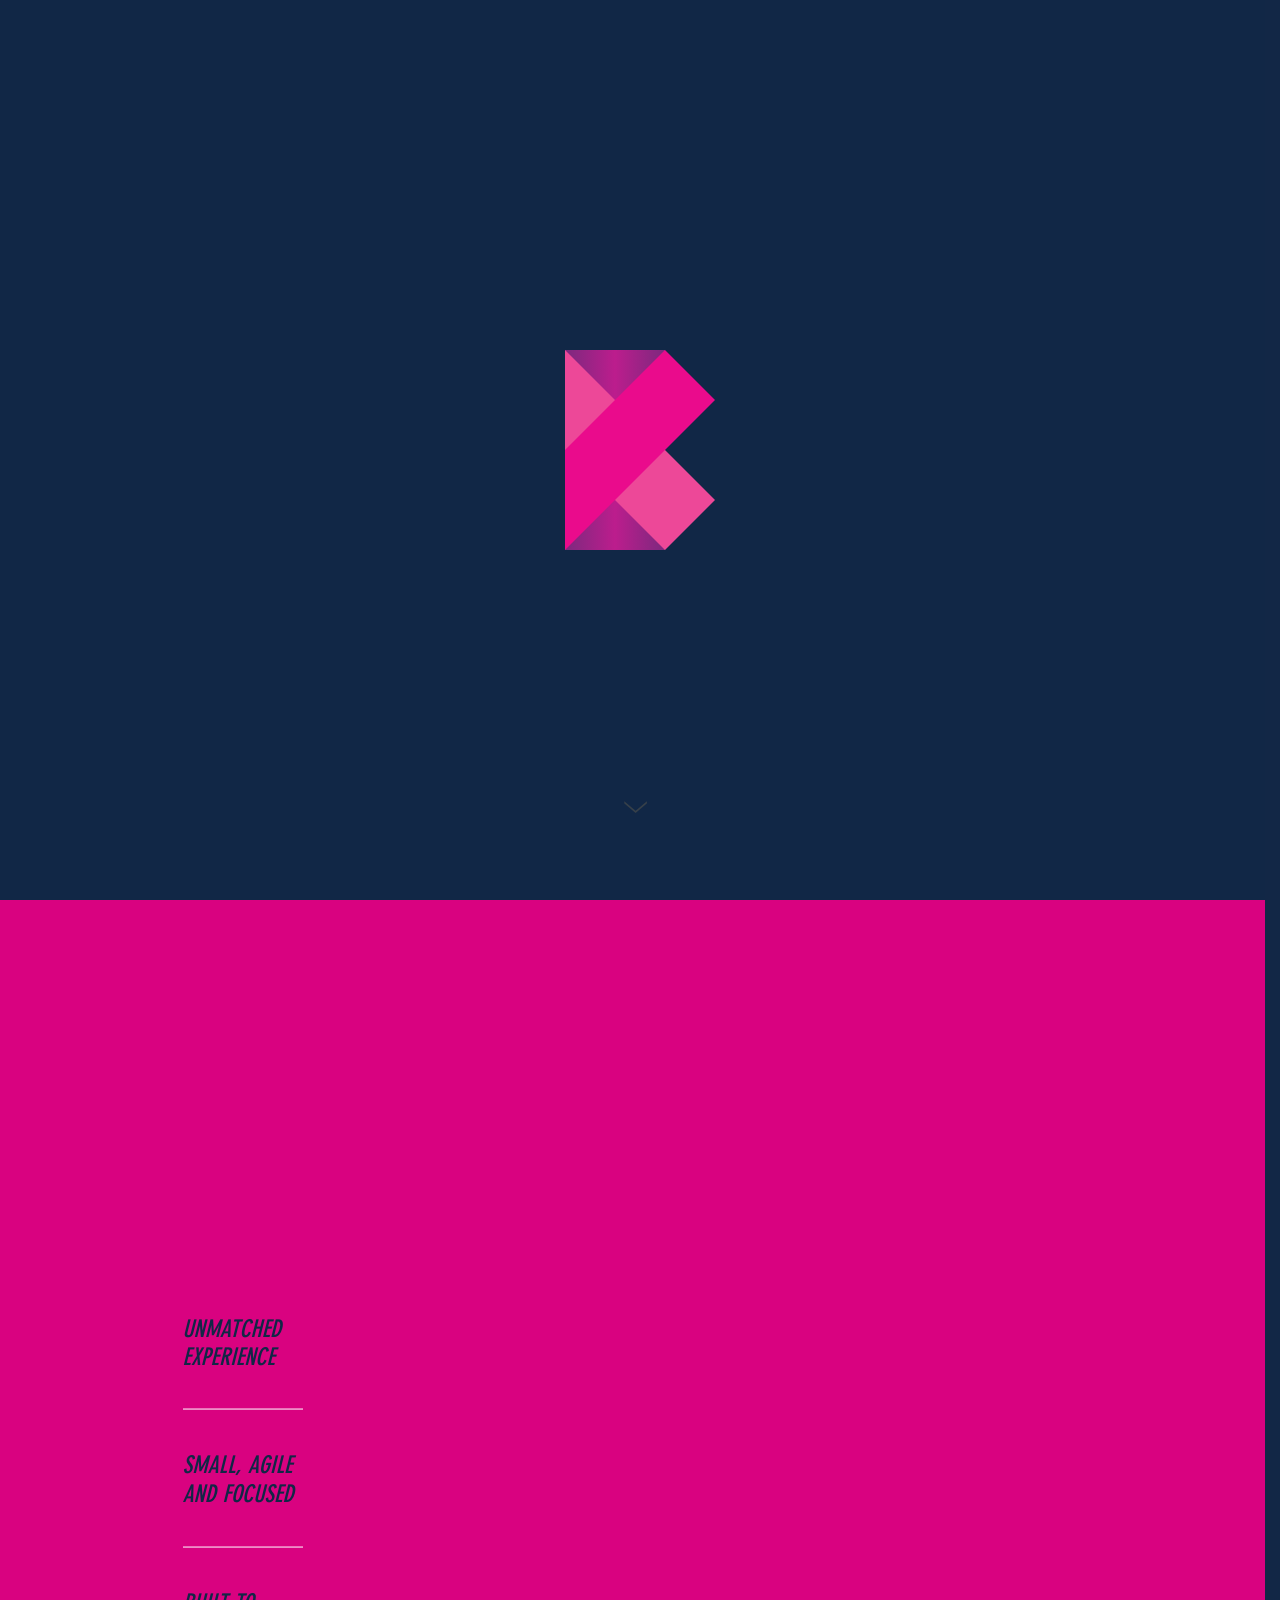
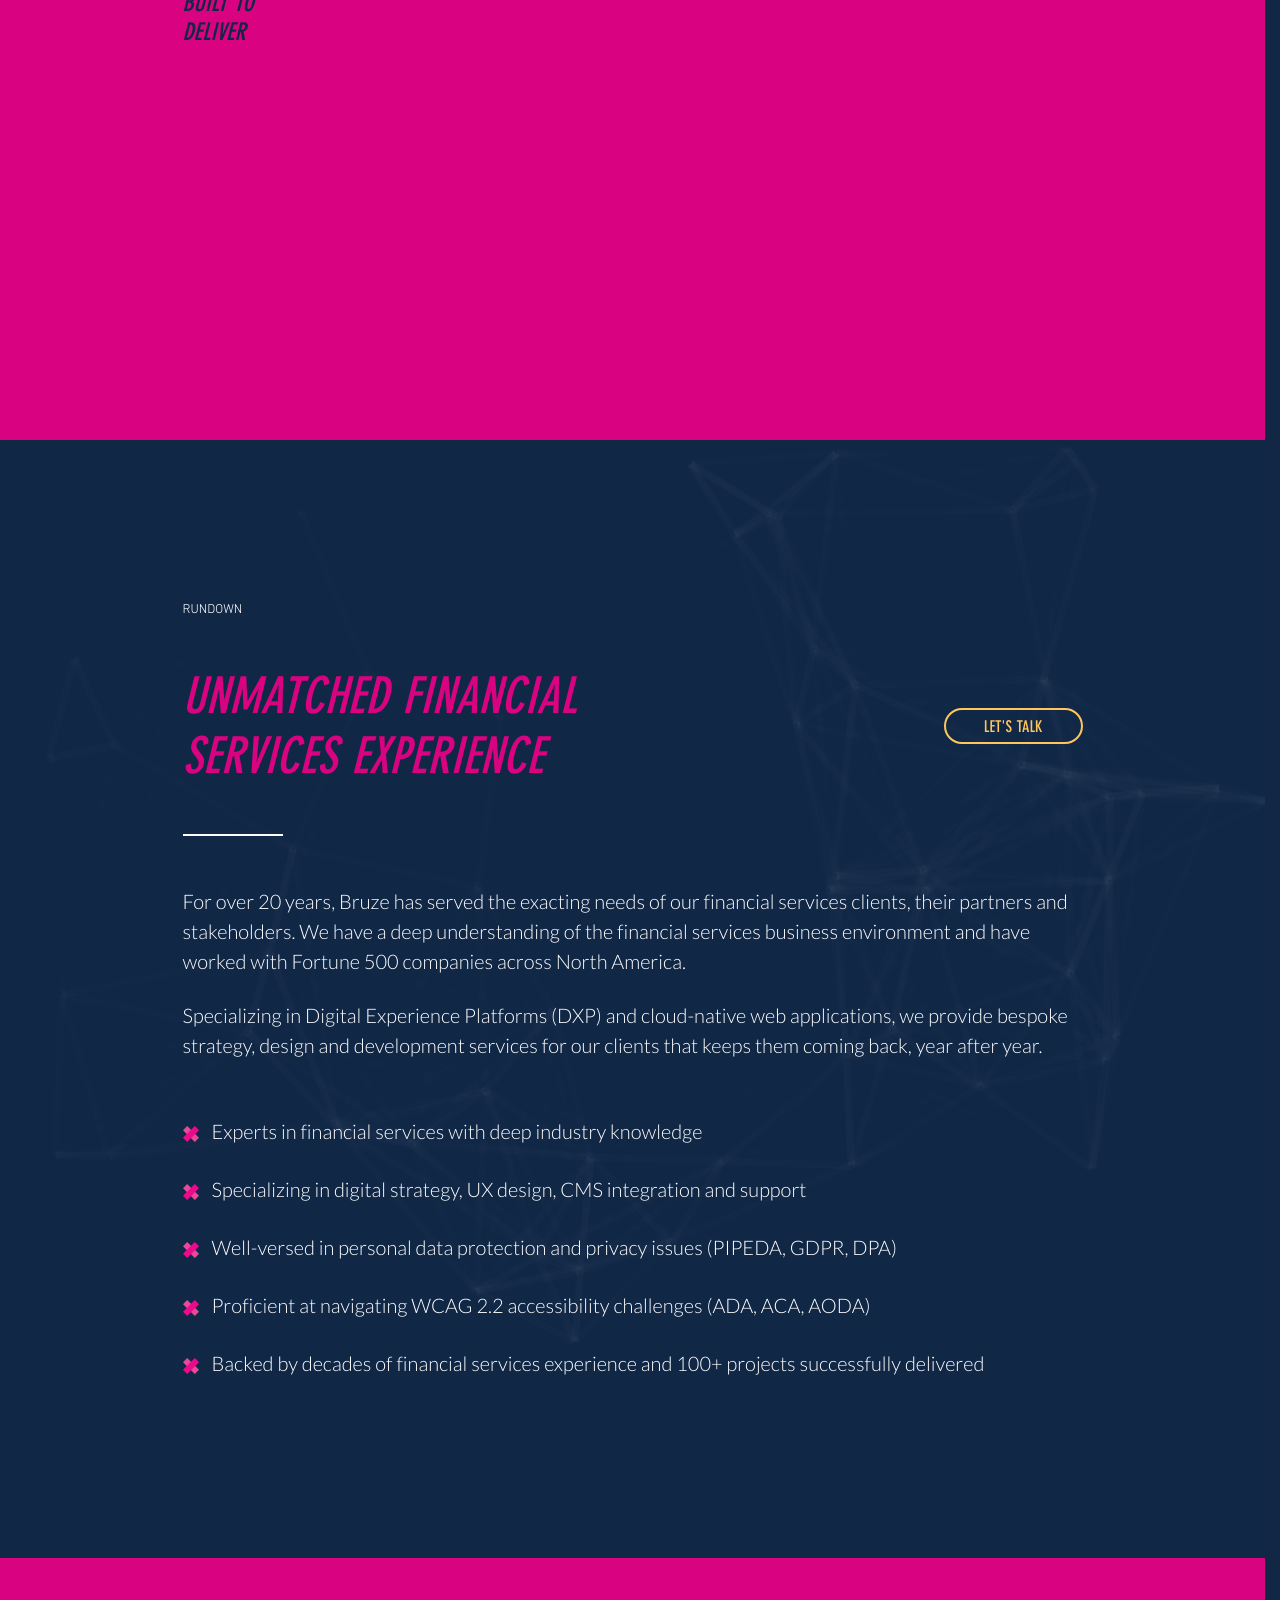
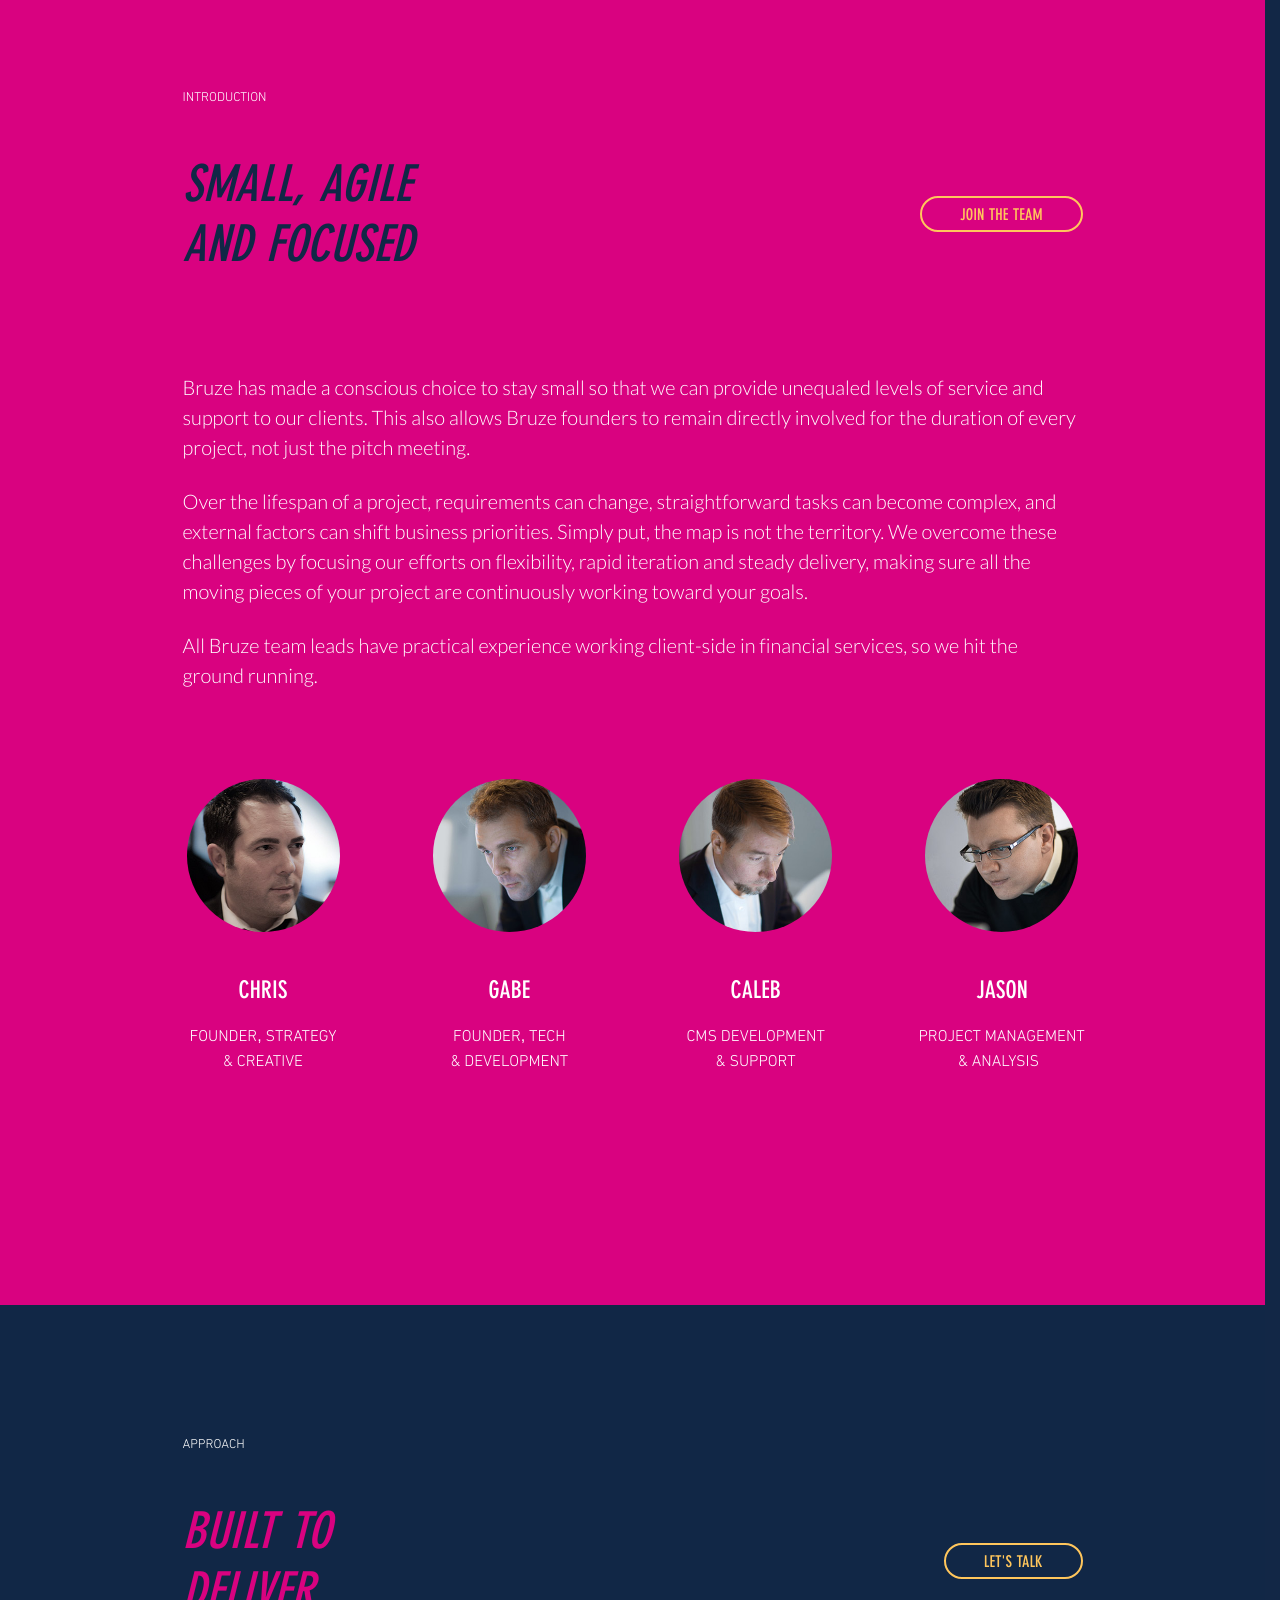
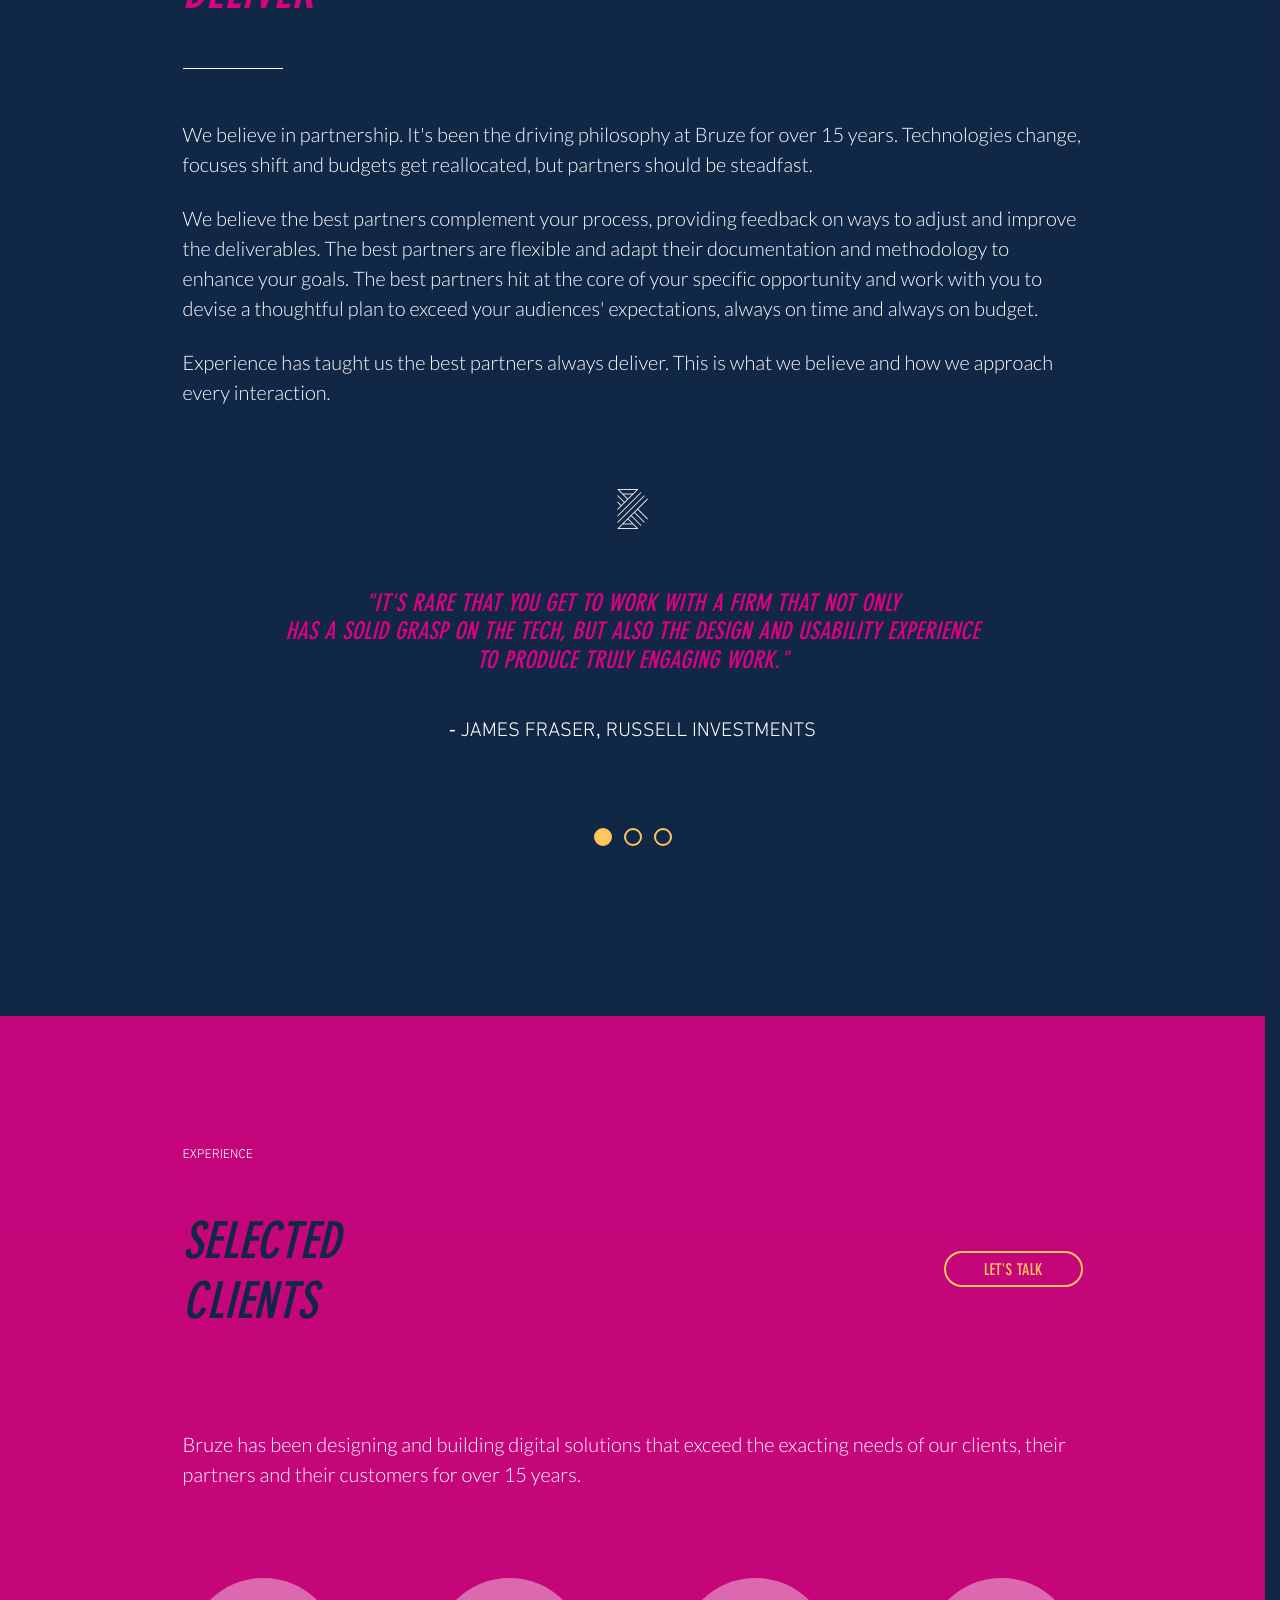
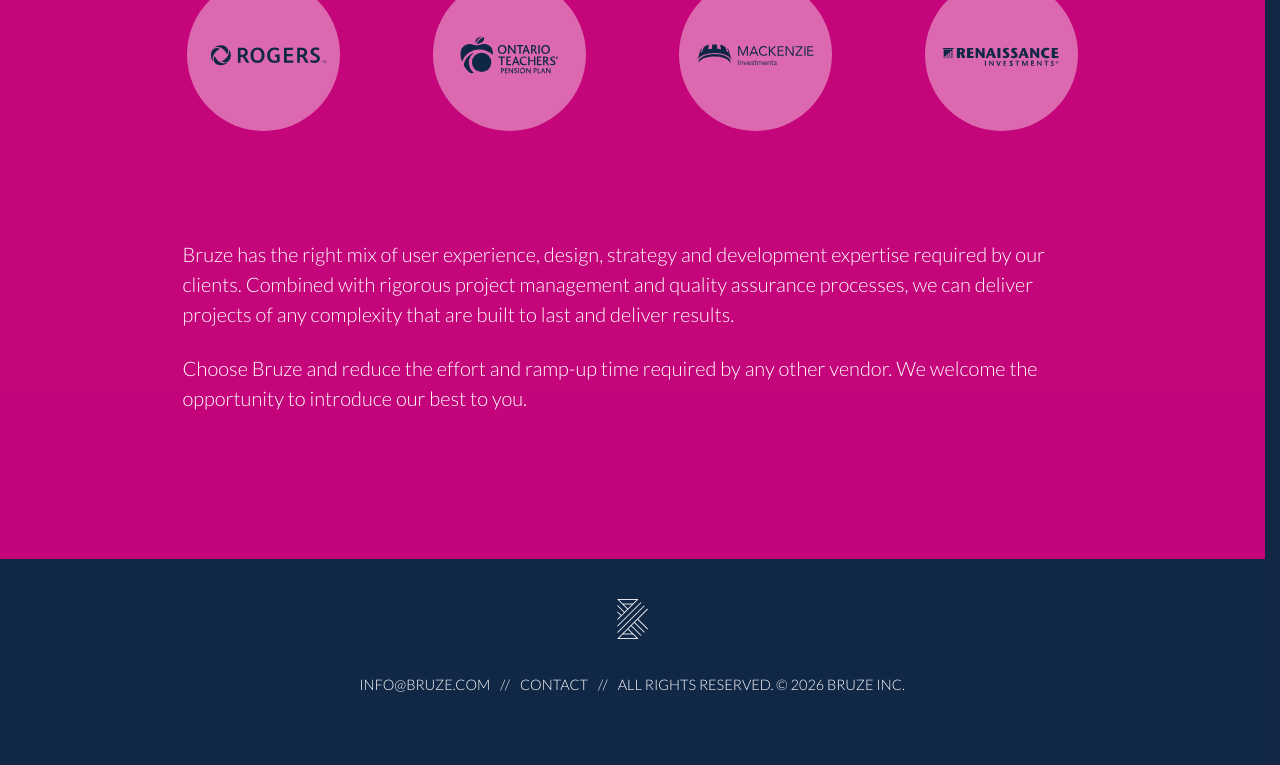
==== index.html @ 37cc5393 "Add native validation and error styling to forms" ====
<!DOCTYPE html>
<html dir="ltr" lang="en-US">
<head>
	<meta charset="utf-8">
	<title>HOME - Bruze</title>
	<meta content="initial-scale=1.0, width=device-width, viewport-fit=cover" name="viewport" />
	<meta name="msapplication-TileColor" content="#d50032">
	<meta name="theme-color" content="#ffffff">
    <meta name="description" content="Bruze is a digital agency with offices in Toronto and New York. For over 15 years, we've worked with the best brands in financial services.">
	<link rel="icon" type="image/png" sizes="32x32" href="images/favicon-32x32.png">
	<link rel="icon" type="image/png" sizes="16x16" href="images/favicon-16x16.png">
	<link rel="mask-icon" href="images/safari-pinned-tab.svg?v=2022-05-02" color="#d50032">
	<link rel="shortcut icon" href="images/favicon.ico">
	<script src="js/jquery.min.js" type="text/javascript"></script>
	<link href="https://www.bruze.com" rel="canonical" />
	<link href="https://www.bruze.com" hreflang="en-US" rel="alternate" />
	<link href="https://www.bruze.com" hreflang="x-default" rel="alternate" />
	<link href="css/bootstrap-grid.subset.css" rel="stylesheet" type="text/css" />
	<link href="css/main.css" rel="stylesheet" type="text/css" />
	<link href="css/template-styles.css" rel="stylesheet" type="text/css" />
	<!-- Global site tag (gtag.js) - Google Analytics -->
	<script async src="https://www.googletagmanager.com/gtag/js?id=G-1YJQTD0RCG"></script>
	<script>
		window.dataLayer = window.dataLayer || [];
		function gtag(){dataLayer.push(arguments);}
		gtag('js', new Date());
		gtag('config', 'G-1YJQTD0RCG');
	</script>
  
</head>
<body class="chrome controls-visible  yui3-skin-sam guest-site signed-out public-page site">
	<nav class="quick-access-nav" id="utcu_quickAccessNav">
		<h1 class="hide-accessible">Navigation</h1>
		<ul>
				<li><a href="#main-content">Skip to Content</a></li>
		</ul>
	</nav>
<div class="closed d-print-none lfr-product-menu-panel sidenav-fixed sidenav-menu-slider" id="_com_liferay_product_navigation_product_menu_web_portlet_ProductMenuPortlet_sidenavSliderId"><div class="product-menu sidebar sidenav-menu">
	<div class="portlet-boundary portlet-boundary_com_liferay_product_navigation_product_menu_web_portlet_ProductMenuPortlet_  portlet-static portlet-static-end portlet-borderless  " id="p_p_id_com_liferay_product_navigation_product_menu_web_portlet_ProductMenuPortlet_">
		<span id="p_com_liferay_product_navigation_product_menu_web_portlet_ProductMenuPortlet"></span>
<div class="lfr-product-menu-sidebar lfr-applications-menu" id="productMenuSidebar">
	<div class="sidebar-body">
	</div>
</div>
	</div>
</div></div>
<div class="form-overlay"><!-- // --></div>
<div class="container" id="wrapper">
	<header id="banner" role="banner">
		<div id="heading">
		</div>
	</header>
		<div class="nav-toggle-container">
		<button
				aria-controls="navigation"
				aria-expanded="false"
				class="btn-monospaced ml-auto navbar-toggler"
				data-target="#bruze-nav"
				data-toggle="collapse"
				type="button">
			<span class="navbar-toggler-icon-line icon-line-1"></span>
			<span class="navbar-toggler-icon-line icon-line-2"></span>
			<span class="navbar-toggler-icon-line icon-line-3"></span>
		</button>
		</div>
<!--<div class="collapse navbar-collapse" id="bruze-nav">
<nav class="sort-pages modify-pages" id="navigation" role="navigation">
	<ul aria-label="Site Pages"  role="menubar">
			<li class="selected" id="layout_5" role="presentation">
				<a aria-labelledby="layout_5" aria-haspopup='true' href="https://www.bruze.com/web/guest/home"  role="menuitem"><span> HOME</span></a>
			</li>
			<li class="" id="layout_14" role="presentation">
				<a aria-labelledby="layout_14"  href="https://dev.bruze.com/#section-2"  role="menuitem"><span> EXPERIENCE</span></a>
			</li>
			<li class="" id="layout_7" role="presentation">
				<a aria-labelledby="layout_7"  href="https://www.bruze.com/#section-3"  role="menuitem"><span> THE RUNDOWN</span></a>
			</li>
			<li class="" id="layout_8" role="presentation">
				<a aria-labelledby="layout_8"  href="https://www.bruze.com/#section-4"  role="menuitem"><span> TEAM</span></a>
			</li>
			<li class="" id="layout_9" role="presentation">
				<a aria-labelledby="layout_9"  href="https://www.bruze.com/#section-5"  role="menuitem"><span> PARTNERSHIP</span></a>
			</li>
			<li class="" id="layout_10" role="presentation">
				<a aria-labelledby="layout_10"  href="https://www.bruze.com/#section-6"  role="menuitem"><span> SELECTED CLIENTS</span></a>
			</li>
	</ul>
</nav>
</div>-->
	<section id="content">
		<h2 class="hide-accessible" role="heading" aria-level="1">HOME</h2>
			<div class="bruze-layout" id="main-content" role="main">
	<div class="portlet-layout row">
		<div class="col-md-12 portlet-column portlet-column-only" id="column-1">
			<div class="portlet-dropzone portlet-column-content portlet-column-content-only" id="layout-column_column-1">
	<div class="portlet-boundary portlet-boundary_com_liferay_asset_publisher_web_portlet_AssetPublisherPortlet_  portlet-static portlet-static-end portlet-borderless portlet-asset-publisher bruze-main-assets" id="p_p_id_com_liferay_asset_publisher_web_portlet_AssetPublisherPortlet_INSTANCE_GAuxXmMjW45S_">
		<span id="p_com_liferay_asset_publisher_web_portlet_AssetPublisherPortlet_INSTANCE_GAuxXmMjW45S"></span>
<section class="portlet" id="portlet_com_liferay_asset_publisher_web_portlet_AssetPublisherPortlet_INSTANCE_GAuxXmMjW45S">
	<div class="portlet-content">
		<div class="autofit-float autofit-row portlet-header">
			<div class="autofit-col autofit-col-expand">
				<h2 class="portlet-title-text">Asset Publisher</h2>
			</div>
			<div class="autofit-col autofit-col-end">
				<div class="autofit-section">
				</div>
			</div>
		</div>
			<div class=" portlet-content-container">
	<div class="portlet-body">
<div class="asset-full-content clearfix mb-5  no-title " data-fragments-editor-item-id="20131-35690" data-fragments-editor-item-type="fragments-editor-mapped-item" >
	<div class="mb-2">
		<h4 class="component-title">
				<span class="d-inline-flex">
				</span>
		</h4>
	</div>
	<span class="asset-anchor lfr-asset-anchor" id="35693"></span>
	<div class="asset-content mb-3">
<div class="journal-content-article " data-analytics-asset-id="35372" data-analytics-asset-title="Intro" data-analytics-asset-type="web-content">
	<script type="text/javascript" language="javascript">
        var brz = {};
        function getHash() {
            var hash = '';
            if(window.location.hash.length > 0) {
                hash = window.location.hash;
                hash = hash.substring(hash.toString().lastIndexOf('#') + 1, hash.toString().length); // trim anything before the hash because of <= IE8 bug
                hash = hash.substring(hash.toString().lastIndexOf('!') + 1, hash.toString().length); // trim anything before the hash because of <= IE8 bug
            }
            return hash;
        }
        function freeze() { 
            var scrollbarWidth = window.innerWidth - document.documentElement.clientWidth;
            $("body").addClass("freeze").css({
                paddingRight: scrollbarWidth + 'px'
            })
            $('.vertical-centering-line').css({
                'left': 'calc(50% - calc((' + scrollbarWidth + 'px)/2))'
            });
        }
        function thaw() {
            var scrollbarWidth = window.innerWidth - document.documentElement.clientWidth;
            $("body").removeClass("freeze").css({
                paddingRight: 0
            })
            $('.vertical-centering-line').css({
                'left': 'calc(50% - calc((' + scrollbarWidth + 'px)/2))'
            });
        }
        function logoChevron(){
            window.logoPositionBottom = $(".icon-bruze-logo-lg").height() + Math.floor($('.icon-bruze-logo-lg').offset().top);
            window.downChevronPosition =   Math.floor($('.down-chevron').offset().top);
            window.logoChevronDiff = window.downChevronPosition - window.logoPositionBottom;
            if( window.logoChevronDiff >= 45 ){
                    $(".down-chevron a").fadeIn(500);
            }else{
                $(".down-chevron a").fadeOut(100);  
            }
        }
            $(document).ready(function() {
                        var section1 = $('#section-1');
                        var section2 = $('#section-2');
                        var realHeight = $(window).height();
                        var cssHeight = $('#section-1').css('height');
                        var bodyScroll = $(window).scrollTop();
                logoChevron();
        $(".section-7-mail").on('focus', function(){
            $("span.section-7").attr('tabindex','-1');
            })
            window.section2Offset = Math.floor($("#section-2").offset().top);
            window.logoPos = Math.floor($("div.logo").offset().top);
            window.taglineOnTrigger = Math.floor($("#section-2 .headings-box h2:first-child").offset().top) - $('div.logo').height();
            window.taglineOffTrigger = Math.floor($("#section-2 .headings-box h2:last-of-type").offset().top);
            window.taglineOffTriggerHeight = Math.floor($("#section-2 .headings-box h2:last-of-type").height());
            window.taglineOffTriggerBottom = window.taglineOffTriggerHeight + window.taglineOffTrigger;
            $(".form-overlay").attr("id", "form-overlay");
            $(".contact-x a").attr("id", "contact-x");
            $(".join-x a").attr("id", "join-x");
            brz.navigation.init();
            $("#bruze-nav li a").each(function() {
                var oldlink = $(this).attr("href");
                if(oldlink.includes("#")) {
                    newlink = oldlink.split("#");
                    newlink = "#" + newlink[`1`];
                    var newhref = $(this).attr("href", newlink);
                } else {
                    $(this).attr("href", "#section-1");
                }
            });
            $('button.btn-monospaced.ml-auto.navbar-toggler').on('click', function() {
                $("#bruze-nav").css({
                    opacity: 1
                });
                var toggleContainer = $(".nav-toggle-container");
                if(toggleContainer.hasClass("open")) {
                    toggleContainer.removeClass("open");
                } else {
                    toggleContainer.addClass("open")
                }
            })
            $("#bruze-nav ul li a").on("click", function(e) {
                if($(this).parent("li").hasClass("selected")) {
                    e.preventDefault();
                    setTimeout(function() {
                        $("button.btn-monospaced.ml-auto.navbar-toggler").click();
                    }, 500);
                } else {
                    $("nav li.selected").removeClass("selected");
                    $(this).parent().addClass("selected");
                    setTimeout(function() {
                        $("button.btn-monospaced.ml-auto.navbar-toggler").click();
                    }, 1000);
                }
            });
            $("a.back-to-top-button").on('click', function(e) {
                e.preventDefault();
                $(".back-to-top-button").addClass("inactive");
                $("#wrapper").attr("tabindex", '0');
                $("#wrapper").focus();
                var top = window.scrollTop;
                $('html').css('scroll-behavior', 'auto');
                $('html, body').animate({
                    scrollTop: 0
                }, 500, "swing", function() {
                    $('html').css('scroll-behavior', '');
                });
            });
            var teamLeads = $("#team-leads li.no-focus > a");
            teamLeads.on("click", function(e) {
                e.preventDefault();
                window.originHash = getHash();
                window.position = $(window).scrollTop();
                if($("#section-4").hasClass("overlay-effect") && $(this).parent().hasClass("no-focus")) {
                    return;
                } else if($(this).parent("li").hasClass("team-lead-on")) {
                    return;
                } else {
                    $(this).removeClass("no-focus");
                    freeze();
                    var bioOffset = window.scrollY;
                    $("body").attr("offset", bioOffset);
                    $(this).parent().removeClass("no-focus");
                    $('.navbar-toggler').fadeOut(10);
                    $("#section-4 .overlay-teams").hide().fadeIn(400).css({
                        'z-index': '10'
                    });
                    $("#section-4").css({
                        'z-index': 'unset'
                    });
                    $("#section-4 ul li").css({
                        float: 'left',
                        'clear': 'none'
                    });
                    $(this).parent().addClass("team-lead-on");
                    $(".team-lead-on .team-member-card").hide().fadeIn(400);
                }
            });
            $(".contact-button a,.left-contact-button, a.contact-us").on("click", function(e) {
                e.preventDefault();
                $(this).addClass("inactive");
                $(".click-origin").removeClass("click-origin");
                var target = e.target;
                if($(target).hasClass("section-7")){
                    window.originHash = "section-7 li span.section-7";
                    $('#section-7 li span.section-7').attr('tabindex','0');
                } else{
                    window.originHash = getHash();
                }
                window.position = $(window).scrollTop();
                $(".contact-form-modal-container").attr('tabindex', '0').focus();
                $(".contact-form").addClass("mobile-form-backdrop");
                $(".contact-form .contact-form-modal-container").addClass("show");
                $(".overlay-teams").hide().fadeIn(400);
                $("#section-4").css({'z-index':'5'});
                $("button.btn-monospaced.ml-auto.navbar-toggler").css({
                    'z-index': '4'
                });
                freeze();
            });
            $(".team-member-card-x a, .overlay-teams, .form-overlay, .contact-form .contact-x a, .join-us-form .join-x a").on("click", function(e) {
                e.preventDefault();
                $(".team-lead-on .team-member-card").css({
                    'display': 'block'
                }).addClass("fade");
                $(".fade").fadeOut(300).removeClass("fade");
                $('.navbar-toggler').fadeIn(100);
                $("#section-4 ul li").css({
                    float: 'left'
                });
                $('#section-5').css({
                    'z-index': 4
                });
                $("ul#team-leads li.team-lead-on").removeClass("team-lead-on");
                $("#section-4").css({
                    'z-index': '3'
                });
                $("#section-4 .overlay-teams").removeClass('show').css({
                    'display': 'block'
                }).fadeOut(300);
                $("#team-leads li").addClass("no-focus");
                $(".inactive").removeClass("inactive");
                $(".click-origin").removeClass("click-origin");
                $(".contact-form .contact-form-modal-container").removeClass("show");
                $(".contact-form").removeClass("mobile-form-backdrop");
                $(".join-us-form").removeClass("mobile-form-backdrop");
                $(".join-us-form-modal-container").removeClass("show");
                $(".overlay-teams").fadeOut(400);
                $(".left-contact-button,.back-to-top-button:nth-of-type(1), .back-to-top-button:nth-of-type(2)").css({'z-index':'5'});

                $(".contact-form-modal-container form, .join-us-form-modal-container").find('input,textarea').val("");
                $(".join-us-form-modal-container select").prop("selectedIndex", 0);

                $("button.btn-monospaced.ml-auto.navbar-toggler").css({
                    'z-index': '7'
                });
                $(".join-team a, .contact-button a, a.left-contact-button").blur();
                $("button.btn-monospaced.ml-auto.navbar-toggler").css({
                    'z-index': '7'
                });
                if( ($(this).parents().hasClass("join-x")) || ($(this).parents().hasClass("contact-x")) || ($(this).hasClass("overlay-teams")) ){
                    var eleM = $("#" + window.originHash);
                    $(eleM).focus();
                    $(window).scrollTop(window.position);
                };
                thaw();
            });
            $(".join-team a").on("click", function(e) {
                e.preventDefault();
                window.originHash = getHash();
                window.position = $(window).scrollTop();
                var ul = $("#join-us-form-dropdown ul");
                if(ul.hasClass('trimmedList')){
                }else{
                    $("#join-us-form-dropdown ul").addClass("trimmedList").find("li:first-child").remove();
                }
                /**/
                $("#join-us-form-dropdown").parent("div").parent("div").addClass("dropdowner");
                $(".dropdowner").detach().appendTo(".join-us-form-modal-container .portlet-boundary:nth-of-type(2) section.portlet .portlet-content .portlet-forms");
                /**/
                $(".click-origin").removeClass("click-origin");
                $(this).addClass("inactive");
                $(".join-us-form-modal-container").attr('tabindex', '0').focus();
                $(" .join-us-form-modal-container").addClass("show");
                $(".join-us-form").addClass("mobile-form-backdrop");
                $(".overlay-teams").fadeIn(300);
                $("#section-4").css({'z-index':'5'});
                $("button.btn-monospaced.ml-auto.navbar-toggler").css({
                    'z-index': '4'
                });
                freeze();
            });
            const  focusableElements = 'button, [href], input, select, textarea, [tabindex]:not([tabindex="-1"])';
            const modal = document.querySelector('.contact-form-modal-container'); 
            const firstFocusableElement = modal.querySelectorAll(focusableElements)[0]; // get first element to be focused inside modal
            const focusableContent = modal.querySelectorAll(focusableElements);
            const lastFocusableElement = focusableContent[focusableContent.length - 1]; // get last element to be focused inside modal
            document.addEventListener('keydown', function(e) {
                let isTabPressed = e.key === 'Tab' || e.keyCode === 9;
            if (!isTabPressed) {
                return;
            }
            const t = $(document.activeElement);
            if (e.shiftKey) { // if shift key pressed for shift + tab combination
                if (($(document.activeElement).attr("id")=="join-x") ) {
                $(".join-us-form-modal-container button.lfr-ddm-form-submit").focus(); // add focus for the last focusable element
                e.preventDefault();
                }else if($(document.activeElement).hasClass("card-x")){
                    t.focus();
                    e.preventDefault();
                }else if (document.activeElement === firstFocusableElement) {
                lastFocusableElement.focus(); // add focus for the last focusable element
                e.preventDefault();
                }
            } else { // if tab key is pressed
                if ($(document.activeElement).hasClass("lfr-ddm-form-submit") && $(".join-us-form-modal-container").hasClass("show")) { // if focused has reached to last focusable element then focus first focusable element after pressing tab
                $("#join-x").focus(); // add focus for the first focusable element
                e.preventDefault();
                }else if($(document.activeElement).hasClass("card-x")){
                    t.focus();
                    e.preventDefault();
                }else if (document.activeElement === lastFocusableElement) { // if focused has reached to last focusable element then focus first focusable element after pressing tab
                firstFocusableElement.focus(); // add focus for the first focusable element
                e.preventDefault();
                }
            }
            });
        // -- End Focus Trap -- //
        });
        brz.navigation = (function() {
            window.selected;
            window.viewportHeight;
            function setupSectionNav() {
                window.sections = [];
                // create array of sections
                $('div[id^=section]').each(function(i) {
                    var t = $(this);
                    var id = t.attr('id');
                    var top = t.offset().top;
                    if(id != undefined) {
                        window.sections.push({
                            'id': id,
                            'top': top
                        });
                    }
                });
            }
            function scrollHeader() {
                logoChevron();
                window.logoPosition = Math.floor($('.icon-bruze-logo-lg').offset().top); {
                    if((window.logoPosition > window.taglineOnTrigger) && (window.logoPosition < window.taglineOffTriggerBottom)) {
                        $('.tagline').addClass("show");
                    } else {
                        $('.tagline').removeClass("show");
                    }
                }
                window.viewportHeight = $(window).height();
                setSelected();
                var sum = Math.ceil(window.innerHeight + window.scrollY);
                var sectionHeight1 = $('#section-1').height();
                var sectionHeight2 = $('#section-2').height();
                var windowOffset = window.scrollY;
                var sectionHeights12 = sectionHeight1 + sectionHeight2;
            }
            function resizeWindow() {
                $(window).resize(function() {
                    logoChevron();
                    var realHeight = $(window).height();
                    var cssHeight = $('#section-1').css('height');
                    $('#section-1').css({'height':realHeight + 'px'});
                    $('.logo').css({'top':realHeight * 0.5 + 'px'});
                })
            }
            function setSelected() {
                var top = $(document).scrollTop();
                for(var i = 0; i < window.sections.length; i++) {
                    if(top >= parseInt(window.sections[i].top) - (Math.round(window.viewportHeight * .30))) {
                        window.selected = sections[i].id;
                    }
                }
                var selectedSection = $('.selectedSection').attr('id');
                if(selectedSection != window.selected) {
                    $('.selectedSection').removeClass('selectedSection');
                    $('#' + window.selected).addClass('selectedSection linesAdded');
                    var section = window.selected;
                    window.sectionNumber = section.slice(-1);
                    window.sectionNumber = parseInt(window.sectionNumber);
                    var selectedHref = $("#bruze-nav li.selected a").attr("href");
                    $("#bruze-nav li a").each(function() {
                        if(!($(this).attr("href").includes(parseInt(window.sectionNumber) + 0))) {
                            $(this).parent("li").removeClass("selected");
                        } else {
                            $(this).parent("li").addClass("selected");
                        }
                        if($("nav li").hasClass("selected")) {
                            // window.location.hash = sectionClean;
                            var newUrlHash = $("nav li.selected a").attr("href");
                            window.history.pushState(null, null, newUrlHash);
                        }
                    })
                    if(window.sectionNumber <= 1) {
                        $('.left-contact-button, .back-to-top-button ').fadeOut(500).css({
                            //  transform:'translateX(130vw) rotate(90deg)',
                            //  transition:'all 750ms'
                        });
                        $(".down-chevron.top-chevron").fadeIn(200).removeClass("inactive");
                        $(".back-to-top-button").removeClass("inactive");
                        $(".linesAdded").removeClass("linesAdded");
                    } else if( $("back-to-top-button").hasClass("inactive") ){
                        // Don't do anything til it finishes scrolling top 
                    } else{
                        $('.left-contact-button, .back-to-top-button').fadeIn(500).css({
                            //   transform:'translateX(0vw) rotate(90deg)',
                            //   transition:'all 750ms'
                        })
                        $(".down-chevron.top-chevron").fadeOut(200);
                    };
                }
            }
            // Detect request animation frame
            var init = function() {
                resizeWindow();
                setupSectionNav();
                scrollHeader();
                window.addEventListener('scroll', scrollHeader, false);
            }
            return {
                init: init
            }
        })();
        </script>
<div class="cross vertical-centering-line"></div>
<div class="cross horizontal-centering-line"></div>
<div class="device"></div>
<div id="section-1" class="section">
     <div class="somebutton">
            <div class="top-chevron down-chevron">
                <a aria-label="Next" href="#section-2" target="_self">
                    <span aria-disabled="true" data-icon-2="&gt;"></span>
                </a>                                                                                                  
            </div>
    </div> 
    <div class="inner">
        <div class="logo">
            <div class="icon-bruze-logo-ribbon"></div>
        </div>    
    </div>
</div>
</div>
	</div>
</div>
<div class="asset-full-content clearfix mb-5  no-title " data-fragments-editor-item-id="20131-35708" data-fragments-editor-item-type="fragments-editor-mapped-item" >
	<div class="mb-2">
		<h4 class="component-title">
				<span class="d-inline-flex">
				</span>
		</h4>
	</div>
	<span class="asset-anchor lfr-asset-anchor" id="35711"></span>
	<div class="asset-content mb-3">
<div class="journal-content-article " data-analytics-asset-id="35392" data-analytics-asset-title="Experience" data-analytics-asset-type="web-content">
<div id="section-2" class="section" tabindex="0">
    <div class="content">
        <div class="logo">
            <div class="icon-bruze-logo-lg"><!--//--><h1>BRUZE</h1></div>
            <div class="tagline">BACKED BY EXPERIENCE</div>
        </div>
        <div class="headings-box">
            <h2>UNMATCHED EXPERIENCE</h2>
            <div class="line"></div>
            <h2>SMALL, AGILE AND FOCUSED</h2>
            <div class="line"></div>
            <h2>BUILT TO DELIVER</h2>
        </div>
    </div>
</div>
 <a tabindex="-1" aria-hidden="true" class="left-contact-button" href="#" >
        <span aria-hidden="true" >contact</span>
        <span aria-hidden="true" >contact</span>    
    </a>
    <div class="back-to-top">
        <a  tabindex="-1" aria-hidden="true"  href="#" class="back-to-top-button">
            <span aria-hidden="true"  data-icon-2="">>
            </span>
            <span aria-hidden="true" data-icon-2="">>
            </span>
        </a>    
    </div>
</div>
	</div>
</div>
<div class="asset-full-content clearfix mb-5  no-title " data-fragments-editor-item-id="20131-35726" data-fragments-editor-item-type="fragments-editor-mapped-item" >
	<div class="mb-2">
		<h4 class="component-title">
				<span class="d-inline-flex">
				</span>
		</h4>
	</div>
	<span class="asset-anchor lfr-asset-anchor" id="35729"></span>
	<div class="asset-content mb-3">
<div class="journal-content-article " data-analytics-asset-id="35411" data-analytics-asset-title="Rundown" data-analytics-asset-type="web-content">
	<div id="section-3" class="section" tabindex="0">
    <div id="particles-js"></div>
    <script src="js/particles.min.js"></script>
    <script>
        particlesJS("particles-js", {
            "particles": {
                "number": {
                    "value": 20,
                    "density": {
                        "enable": true,
                        "value_area": 500
                    }
                },
                "color": {
                    "value": "#ffffff"
                },
                "shape": {
                    "type": "square",
                    "stroke": {
                        "width": 0,
                        "color": "#000000"
                    },
                    "polygon": {
                        "nb_sides": 3
                    },
                    "image": {
                        "src": "img/github.svg",
                        "width": 100,
                        "height": 100
                    }
                },
                "opacity": {
                    "value": 0.015,
                    "random": false,
                    "anim": {
                        "enable": false,
                        "speed": 1,
                        "opacity_min": 0.015,
                        "sync": false
                    }
                },
                "size": {
                    "value": 6,
                    "random": true,
                    "anim": {
                        "enable": false,
                        "speed": 25,
                        "size_min": 6.39,
                        "sync": false
                    }
                },
                "line_linked": {
                    "enable": true,
                    "distance": 350,
                    "color": "#ffffff",
                    "opacity": 0.015,
                    "width": 8
                },
                "move": {
                    "enable": true,
                    "speed": 1,
                    "direction": "none",
                    "random": true,
                    "straight": false,
                    "out_mode": "out",
                    "bounce": false,
                    "attract": {
                        "enable": false,
                        "rotateX": 600,
                        "rotateY": 1200
                    }
                }
            },
            "interactivity": {
                "detect_on": "canvas",
                "events": {
                    "onhover": {
                        "enable": false,
                        "mode": "repulse"
                    },
                    "onclick": {
                        "enable": false,
                        "mode": "push"
                    },
                    "resize": true
                },
                "modes": {
                    "grab": {
                        "distance": 400,
                        "line_linked": {
                            "opacity": 1
                        }
                    },
                    "bubble": {
                        "distance": 400,
                        "size": 40,
                        "duration": 2,
                        "opacity": 8,
                        "speed": 3
                    },
                    "repulse": {
                        "distance": 200,
                        "duration": 0.4
                    },
                    "push": {
                        "particles_nb": 4
                    },
                    "remove": {
                        "particles_nb": 2
                    }
                }
            },
            "retina_detect": true
        });
    </script>
    <div class="content">
        <h2>RUNDOWN</h2>
        <div class="headings-box">
            <h3>UNMATCHED FINANCIAL SERVICES EXPERIENCE</h3>
             <div class="button contact-button contact-button-desktop">
                <a href="#">LET'S TALK</a>
            </div>
        </div>
        <div class="line"></div>
        <div class="paragraph"><p>For over 20 years, Bruze has served the exacting needs of our financial services clients, their partners and stakeholders. We have a deep understanding of the financial services business environment and have worked with Fortune 500 companies across North America.</p><p>Specializing in Digital Experience Platforms (DXP) and cloud-native web applications, we&nbsp;provide bespoke strategy, design and development services for our clients that keeps them coming back, year after year.</p><ul><li><span>Experts in financial services with deep industry knowledge</span></li><li><span>Specializing in digital strategy, UX design, CMS integration and support </span></li><li><span>Well-versed in personal data protection and privacy issues (PIPEDA, GDPR, DPA)</span></li><li><span>Proficient at navigating WCAG 2.2 accessibility challenges (ADA, ACA, AODA)</span></li><li><span>Backed by decades of&nbsp;financial services experience and 100+ projects successfully delivered</span></li></ul></div>
        <div class="mobile-button-container">
            <div class="button contact-button contact-button-mobile">
                <a href="#">LET'S TALK</a>
            </div>
        </div>
    </div>
</div>
</div>
	</div>
</div>
<div class="asset-full-content clearfix mb-5  no-title " data-fragments-editor-item-id="20131-42908" data-fragments-editor-item-type="fragments-editor-mapped-item" >
	<div class="mb-2">
		<h4 class="component-title">
				<span class="d-inline-flex">
				</span>
		</h4>
	</div>
	<span class="asset-anchor lfr-asset-anchor" id="42913"></span>
	<div class="asset-content mb-3">
<div class="journal-content-article " data-analytics-asset-id="42906" data-analytics-asset-title="Team Leads" data-analytics-asset-type="web-content">
    <div id="section-4" class="section selectedSection" tabindex="0">
        <div class="content">
            <div class="vertical-align-center">
                <div id="overlay-teams" class="overlay-teams"><!-- // --></div>
                <h2>INTRODUCTION</h2>
                <div class="headings-box">
                    <h3>SMALL, AGILE AND FOCUSED</h3>
                    <div class="button join-team join-team-desktop"><a href="#">JOIN THE TEAM</a></div>
                </div>
                <div class="line"></div>
                <div class="team-article"><p>Bruze has made a conscious choice to stay small so that we can provide unequaled levels of service and support to our clients. This also allows Bruze founders to remain directly involved for the duration of every project, not just the pitch meeting.</p><p>Over the lifespan of a project, requirements can change, straightforward tasks can become complex, and external factors can shift business priorities. Simply put, the map is not the territory. We overcome these challenges by focusing our efforts on flexibility, rapid iteration and steady delivery, making sure all the moving pieces of your project are continuously working toward your goals.</p><p>All Bruze team leads have practical experience working client-side in financial services, so we hit the ground running.</p></div>
                <ul class="row" id="team-leads">
                                <li class="col-xs-12 col-sm-6 col-md-6 col-lg-3 no-focus">
                                    <a href="#" aria-label="Open profile of Christopher Blyth">
                                        <span style="background-image:url('images/chris.jpg')"></span>
                                        <strong>CHRIS</strong>
                                        <p class="job-position">FOUNDER, STRATEGY<br>& CREATIVE</p>
                                    </a>
                                <!-- // overlay bios // -->
                             <div class="team-member-card">
                                <div class="member-scroller">
                                    <div class="team-member-card-x">
                                        <a href="#" title="close" class="card-x"><span>&times;</span>
                                        </a>
                                    </div>
                                    <div class="member-card-content-area">
                                        <div class="team-member-info">
                                            <div class="team-member-photo" 
                                            style="background-image:url('images/chris.jpg')"></div>
                                            <div class="team-member-info-text">
                                                <strong>Christopher Blyth</strong>
                                                <p>FOUNDER, STRATEGY<br>& CREATIVE</p>
                                            </div>
                                        </div>
                                        <div class="team-member-bio">
                                        <p>Christopher&nbsp;Blyth has over 20 years of experience in the financial services industry and a record of outstanding results in brand management, creative execution, strategy, and the marketing of intangibles such as value, trust, and integrity.</p><p>Comfortable working at the executive level, Chris has sat on executive and strategic planning committees, global design boards and brings proven leadership competencies, sound judgment, and solid strategy development experience with a commitment to achieving client goals.</p>
                                        </div>
                                    </div>  
                                <div>      
                            </div>
                                </li>
                                <li class="col-xs-12 col-sm-6 col-md-6 col-lg-3 no-focus">
                                    <a href="#" aria-label="Open profile of Gabriel Logan-Wright">
                                        <span style="background-image:url('images/gabe.jpg')"></span>
                                        <strong>GABE</strong>
                                        <p class="job-position">FOUNDER, TECH<br>& DEVELOPMENT</p>
                                    </a>
                                <!-- // overlay bios // -->
                             <div class="team-member-card">
                                <div class="member-scroller">
                                    <div class="team-member-card-x">
                                        <a href="#" title="close" class="card-x"><span>&times;</span>
                                        </a>
                                    </div>
                                    <div class="member-card-content-area">
                                        <div class="team-member-info">
                                            <div class="team-member-photo" 
                                            style="background-image:url('images/gabe.jpg')"></div>
                                            <div class="team-member-info-text">
                                                <strong>Gabriel Logan-Wright</strong>
                                                <p>FOUNDER, TECH<br>& DEVELOPMENT</p>
                                            </div>
                                        </div>
                                        <div class="team-member-bio">
                                        <p>Gabriel Logan-Wright is a seasoned development and multimedia professional with over 20 years experience building, architecting and delivering complex projects, from concept to implementation, within the financial services industry.</p><p>Using both current and emerging web technologies, Gabriel brings agility, flexibility, commitment to innovation, and cost-effective implementation solutions to all initiatives; strengths that have been put to good use in the successful delivery of hundreds of projects for our clients.</p>
                                        </div>
                                    </div>  
                                <div>      
                            </div>
                                </li>
                                <li class="col-xs-12 col-sm-6 col-md-6 col-lg-3 no-focus">
                                    <a href="#" aria-label="Open profile of Caleb Hamilton">
                                        <span style="background-image:url('images/caleb.jpg')"></span>
                                        <strong>CALEB</strong>
                                        <p class="job-position">CMS DEVELOPMENT<br>& SUPPORT</p>
                                    </a>
                                <!-- // overlay bios // -->
                             <div class="team-member-card">
                                <div class="member-scroller">
                                    <div class="team-member-card-x">
                                        <a href="#" title="close" class="card-x"><span>&times;</span>
                                        </a>
                                    </div>
                                    <div class="member-card-content-area">
                                        <div class="team-member-info">
                                            <div class="team-member-photo" 
                                            style="background-image:url('images/caleb.jpg')"></div>
                                            <div class="team-member-info-text">
                                                <strong>Caleb Hamilton</strong>
                                                <p>CMS DEVELOPMENT<br>& SUPPORT</p>
                                            </div>
                                        </div>
                                        <div class="team-member-bio">
                                        <p>Caleb Hamilton is responsible for Front-end and CMS development, as well as our Client Support Channel. With over 10 years of experience in developing and supporting a broad range of technologies and systems, Caleb continually ensures that client support metrics and project deliverables are top notch.</p><p>As fanatical about issue resolution and client communication as he is development, Caleb fosters a level of trust and partnership with stakeholders that goes far beyond just code and tickets.</p>
                                        </div>
                                    </div>  
                                <div>      
                            </div>
                                </li>
                                <li class="col-xs-12 col-sm-6 col-md-6 col-lg-3 no-focus">
                                    <a href="#" aria-label="Open profile of Jason Maxwell">
                                        <span style="background-image:url('images/jason.jpg')"></span>
                                        <strong>JASON</strong>
                                        <p class="job-position">PROJECT MANAGEMENT<br>& ANALYSIS</p>
                                    </a>
                                <!-- // overlay bios // -->
                             <div class="team-member-card">
                                <div class="member-scroller">
                                    <div class="team-member-card-x">
                                        <a href="#" title="close" class="card-x"><span>&times;</span>
                                        </a>
                                    </div>
                                    <div class="member-card-content-area">
                                        <div class="team-member-info">
                                            <div class="team-member-photo" 
                                            style="background-image:url('images/jason.jpg')"></div>
                                            <div class="team-member-info-text">
                                                <strong>Jason Maxwell</strong>
                                                <p>PROJECT MANAGEMENT<br>& ANALYSIS</p>
                                            </div>
                                        </div>
                                        <div class="team-member-bio">
                                        <p>Jason Maxwell has over 15 years of experience in the financial services industry in roles as diverse as a Broker to Director of Product Development. Jason is accustomed to high-pressure environments and excels at managing complex projects with tight timelines.</p><p>Jason communicates effectively with senior management and development teams on both business objectives and technical issues, fostering a level of stakeholder and team engagement that ensures projects always remain on target and on budget.</p>
                                        </div>
                                    </div>  
                                <div>      
                            </div>
                                </li>
                </ul>        
            </div>
            <div class="mobile-button-container">
                 <div class="button join-team join-team-mobile"><a href="#">JOIN THE TEAM</a></div>
            </div>
        </div>
    </div>
  <!-- </div>  -->
</div>
	</div>
</div>
<div class="asset-full-content clearfix mb-5  no-title " data-fragments-editor-item-id="20131-35798" data-fragments-editor-item-type="fragments-editor-mapped-item" >
	<div class="mb-2">
		<h4 class="component-title">
				<span class="d-inline-flex">
				</span>
		</h4>
	</div>
	<span class="asset-anchor lfr-asset-anchor" id="35801"></span>
	<div class="asset-content mb-3">
<div class="journal-content-article " data-analytics-asset-id="35504" data-analytics-asset-title="Partnership" data-analytics-asset-type="web-content">
<script>
    function testimonialAdvance(){
        var dots = $('.testimonials #dots');
        if (getHash() == dots.parents('.section').attr('id') && dots.parents('.selectedSection').length > 0){
            var testimonialSiblings = dots.find('li');// siblings
            var testimonialSelected = dots.find('li.selected');// selected
            var testimonialPosition = testimonialSiblings.index(testimonialSelected);// position
            if (testimonialPosition+1 < testimonialSiblings.length){// room on right
                $(testimonialSiblings[testimonialPosition+1]).find('a').click();// select button on right
            }else{// no room on right
                $(testimonialSiblings[0]).find('a').click();// select first button
            }
        }else{
            resetTestimonialTimer();
        }
    }
    function clearTestimonialTimer(){
        if (window.__testimonialTimer_interval) clearInterval(window.__testimonialTimer_interval);// clear the timer
    }
    function resetTestimonialTimer(){
        clearTestimonialTimer();
        window.__testimonialTimer_interval = setInterval(function(){testimonialAdvance()}, 12000);// set the timer
    }
    function testimonialSetup(){
        $('.testimonials #dots a').hover(function(e){
            clearTestimonialTimer();
        },function(e){
            setTimeout(function(){
                resetTestimonialTimer();
            },100);
        });
        if ($('.testimonials #dots a').length > 0){
            resetTestimonialTimer();
        }
    }
    $(document).ready(function(){
        testimonialSetup();
        $('ul#dots a').on('click', function(){
            var t = $(this);
            var p = t.parents('li');
            var i = p.index()+1;
            var activeQuote = $('ul#testimonials li.selected');
            var nextQuote = $('ul#testimonials li:nth-child('+ i +')');
            if (!t.parent().hasClass('selected')){
                activeQuote.removeClass('selected').attr('aria-hidden', 'true');
                nextQuote.addClass('selected').attr('aria-hidden', 'false');
                $('ul#dots li.selected').removeClass('selected');
                t.parent().addClass('selected');
            }
            t.blur();
            return false;
        });
    });
</script>
<div id="section-5" class="section" tabindex="0">
    <div class="content">
        <h2>APPROACH</h2>
        <div class="headings-box">    
            <div class="button contact-button contact-button-desktop">
                <a href="#">Let's Talk</a>
            </div>
            <h3>Built to Deliver</h3>
        </div>
        <div class="line"></div>
        <p>We believe in partnership. It's been the driving philosophy at Bruze for over 15 years. Technologies change, focuses shift and budgets get reallocated, but partners should be steadfast.</p><p>We believe the best partners complement your process, providing feedback on ways to adjust and improve the deliverables. The best partners are flexible and adapt their documentation and methodology to enhance your goals. The best partners hit at the core of your specific opportunity and work with you to devise a thoughtful plan to exceed your audiences' expectations, always on time and always on budget.</p><p>Experience has taught us the best partners always deliver. This is what we believe and how we approach every interaction.</p>
            <div class="icon-bruze-logo-sm"><span>BRUZE</span></div>
                <div class="testimonials" role="region" aria-roledescription="carousel">
                    <ul id="testimonials">
                            <li role="presentation" aria-roledescription="slide" aria-label="1 of 3" aria-hidden="false" class="selected">
                            <blockquote>
                                "IT'S RARE THAT YOU GET TO WORK WITH A FIRM THAT NOT ONLY <span><!--//--></span>HAS A SOLID GRASP ON THE TECH, BUT ALSO THE DESIGN AND USABILITY EXPERIENCE
TO PRODUCE TRULY ENGAGING WORK."
                                <footer>
                                    <cite>&dash;&nbsp;JAMES FRASER, RUSSELL INVESTMENTS</cite>
                                </footer>
                            </blockquote>
                            </li>
                                <li role="presentation" aria-roledescription="slide" aria-label="2 of 3" aria-hidden="true" >
                            <blockquote>
                                "WE NEEDED A TOP-NOTCH FIRM WITH NOT ONLY A DEEP STRATEGIC <span><!--//--></span>UNDERSTANDING OF THE FINANCIAL SERVICES SPACE, BUT ALSO WITH A PASSION
FOR THIS INDUSTRY. BRUZE KNOCKED IT OUT OF THE PARK."
                                <footer>
                                    <cite>&dash;&nbsp;OZY CAMACHO, INVESTMENT EXECUTIVE</cite>
                                </footer>
                            </blockquote>
                            </li>
                                <li role="presentation" aria-roledescription="slide" aria-label="3 of 3" aria-hidden="true" >
                            <blockquote>
                                "Bruze works closely with our internal teams, <span><!--//--></span>providing Digital leadership and hands-on solutions for complex interactions and integration challenges. A truly valuable partnership."
                                <footer>
                                    <cite>&dash;&nbsp;Allan Ma, Ontario Teachers' Pension Plan</cite>
                                </footer>
                            </blockquote>
                            </li>
                    </ul>
                    <ul id="dots" class="dots">
                                <li class="selected" aria-label="1 of 3" role="presentation"><a href="#" role="button" aria-controls="testimonials" aria-expanded="true"><span>Quote 1</span></a></li>
                                <li aria-label="2 of 3" role="presentation"><a href="#" role="button" aria-controls="testimonials" aria-expanded="false"><span>Quote 2</span></a></li>
                                <li aria-label="3 of 3" role="presentation"><a href="#" role="button" aria-controls="testimonials" aria-expanded="false"><span>Quote 3</span></a></li>
                    </ul>
                </div>
        <div class="mobile-button-container">
            <div class="button contact-button contact-button-mobile">
                <a href="#">Let's Talk</a>
            </div>
        </div>
    </div>
</div>
</div>
	</div>
</div>
<div class="asset-full-content clearfix mb-5  no-title " data-fragments-editor-item-id="20131-37649" data-fragments-editor-item-type="fragments-editor-mapped-item" >
	<div class="mb-2">
		<h4 class="component-title">
				<span class="d-inline-flex">
				</span>
		</h4>
	</div>
	<span class="asset-anchor lfr-asset-anchor" id="37654"></span>
	<div class="asset-content mb-3">
<div class="journal-content-article " data-analytics-asset-id="37647" data-analytics-asset-title="Selected Clients" data-analytics-asset-type="web-content">
<script>
/*!
 * parallax.js v1.5.0 (http://pixelcog.github.io/parallax.js/)
 * @copyright 2016 PixelCog, Inc.
 * @license MIT (https://github.com/pixelcog/parallax.js/blob/master/LICENSE)
 */
;(function ( $, window, document, undefined ) {
  // Polyfill for requestAnimationFrame
  // via: https://gist.github.com/paulirish/1579671
  (function() {
    var lastTime = 0;
    var vendors = ['ms', 'moz', 'webkit', 'o'];
    for(var x = 0; x < vendors.length && !window.requestAnimationFrame; ++x) {
      window.requestAnimationFrame = window[vendors[x]+'RequestAnimationFrame'];
      window.cancelAnimationFrame = window[vendors[x]+'CancelAnimationFrame'] || window[vendors[x]+'CancelRequestAnimationFrame'];
    }
    if (!window.requestAnimationFrame)
      window.requestAnimationFrame = function(callback) {
        var currTime = new Date().getTime();
        var timeToCall = Math.max(0, 16 - (currTime - lastTime));
        var id = window.setTimeout(function() { callback(currTime + timeToCall); },
          timeToCall);
        lastTime = currTime + timeToCall;
        return id;
      };
    if (!window.cancelAnimationFrame)
      window.cancelAnimationFrame = function(id) {
        clearTimeout(id);
      };
  }());
  // Parallax Constructor
  function Parallax(element, options) {
    var self = this;
    if (typeof options == 'object') {
      delete options.refresh;
      delete options.render;
      $.extend(this, options);
    }
    this.$element = $(element);
    if (!this.imageSrc && this.$element.is('img')) {
      this.imageSrc = this.$element.attr('src');
    }
    var positions = (this.position + '').toLowerCase().match(/\S+/g) || [];
    if (positions.length < 1) {
      positions.push('center');
    }
    if (positions.length == 1) {
      positions.push(positions[0]);
    }
    if (positions[0] == 'top' || positions[0] == 'bottom' || positions[1] == 'left' || positions[1] == 'right') {
      positions = [positions[1], positions[0]];
    }
    if (this.positionX !== undefined) positions[0] = this.positionX.toLowerCase();
    if (this.positionY !== undefined) positions[1] = this.positionY.toLowerCase();
    self.positionX = positions[0];
    self.positionY = positions[1];
    if (this.positionX != 'left' && this.positionX != 'right') {
      if (isNaN(parseInt(this.positionX))) {
        this.positionX = 'center';
      } else {
        this.positionX = parseInt(this.positionX);
      }
    }
    if (this.positionY != 'top' && this.positionY != 'bottom') {
      if (isNaN(parseInt(this.positionY))) {
        this.positionY = 'center';
      } else {
        this.positionY = parseInt(this.positionY);
      }
    }
    this.position =
      this.positionX + (isNaN(this.positionX)? '' : 'px') + ' ' +
      this.positionY + (isNaN(this.positionY)? '' : 'px');
   if (navigator.userAgent.match(/(iPod|iPhone|iPad)/) || navigator.maxTouchPoints &&
            navigator.maxTouchPoints > 2 &&
            /MacIntel/.test(navigator.platform)) {
      if (this.imageSrc && this.iosFix && !this.$element.is('img')) {
        this.$element.addClass("show-mobile-background");
      }
      return this;
    }
    if (navigator.userAgent.match(/(Android)/)) {
      if (this.imageSrc && this.androidFix && !this.$element.is('img')) {
        this.$element.addClass("show-mobile-background");
      }
      return this;
    }
    this.$mirror = $('<div />').prependTo(this.mirrorContainer);
    var slider = this.$element.find('>.parallax-slider');
    var sliderExisted = false;
    if (slider.length == 0)
      this.$slider = $('<img />').prependTo(this.$mirror);
    else {
      this.$slider = slider.prependTo(this.$mirror)
      sliderExisted = true;
    }
    this.$mirror.addClass('parallax-mirror').css({
      visibility: 'hidden',
      zIndex: this.zIndex,
      position: 'fixed',
      top: 0,
      left: 0,
      overflow: 'hidden'
    });
    this.$slider.addClass('parallax-slider').one('load', function() {
      if (!self.naturalHeight || !self.naturalWidth) {
        self.naturalHeight = this.naturalHeight || this.height || 1;
        self.naturalWidth  = this.naturalWidth  || this.width  || 1;
      }
      self.aspectRatio = self.naturalWidth / self.naturalHeight;
      Parallax.isSetup || Parallax.setup();
      Parallax.sliders.push(self);
      Parallax.isFresh = false;
      Parallax.requestRender();
    });
    if (!sliderExisted)
      this.$slider[0].src = this.imageSrc;
    if (this.naturalHeight && this.naturalWidth || this.$slider[0].complete || slider.length > 0) {
      this.$slider.trigger('load');
    }
  }
  // Parallax Instance Methods
  $.extend(Parallax.prototype, {
    speed:    0.2,
    bleed:    0,
    zIndex:   -100,
    iosFix:   true,
    androidFix: true,
    position: 'center',
    overScrollFix: false,
    mirrorContainer: 'body',
    refresh: function() {
      this.boxWidth        = this.$element.outerWidth();
      this.boxHeight       = this.$element.outerHeight() + this.bleed * 2;
      this.boxOffsetTop    = this.$element.offset().top - this.bleed;
      this.boxOffsetLeft   = this.$element.offset().left;
      this.boxOffsetBottom = this.boxOffsetTop + this.boxHeight;
      var winHeight = Parallax.winHeight;
      var docHeight = Parallax.docHeight;
      var maxOffset = Math.min(this.boxOffsetTop, docHeight - winHeight);
      var minOffset = Math.max(this.boxOffsetTop + this.boxHeight - winHeight, 0);
      var imageHeightMin = this.boxHeight + (maxOffset - minOffset) * (1 - this.speed) | 0;
      var imageOffsetMin = (this.boxOffsetTop - maxOffset) * (1 - this.speed) | 0;
      var margin;
      if (imageHeightMin * this.aspectRatio >= this.boxWidth) {
        this.imageWidth    = imageHeightMin * this.aspectRatio | 0;
        this.imageHeight   = imageHeightMin;
        this.offsetBaseTop = imageOffsetMin;
        margin = this.imageWidth - this.boxWidth;
        if (this.positionX == 'left') {
          this.offsetLeft = 0;
        } else if (this.positionX == 'right') {
          this.offsetLeft = - margin;
        } else if (!isNaN(this.positionX)) {
          this.offsetLeft = Math.max(this.positionX, - margin);
        } else {
          this.offsetLeft = - margin / 2 | 0;
        }
      } else {
        this.imageWidth    = this.boxWidth;
        this.imageHeight   = this.boxWidth / this.aspectRatio | 0;
        this.offsetLeft    = 0;
        margin = this.imageHeight - imageHeightMin;
        if (this.positionY == 'top') {
          this.offsetBaseTop = imageOffsetMin;
        } else if (this.positionY == 'bottom') {
          this.offsetBaseTop = imageOffsetMin - margin;
        } else if (!isNaN(this.positionY)) {
          this.offsetBaseTop = imageOffsetMin + Math.max(this.positionY, - margin);
        } else {
          this.offsetBaseTop = imageOffsetMin - margin / 2 | 0;
        }
      }
    },
    render: function() {
      var scrollTop    = Parallax.scrollTop;
      var scrollLeft   = Parallax.scrollLeft;
      var overScroll   = this.overScrollFix ? Parallax.overScroll : 0;
      var scrollBottom = scrollTop + Parallax.winHeight;
      if (this.boxOffsetBottom > scrollTop && this.boxOffsetTop <= scrollBottom) {
        this.visibility = 'visible';
        this.mirrorTop = this.boxOffsetTop  - scrollTop;
        this.mirrorLeft = this.boxOffsetLeft - scrollLeft;
        this.offsetTop = this.offsetBaseTop - this.mirrorTop * (1 - this.speed);
      } else {
        this.visibility = 'hidden';
      }
      this.$mirror.css({
        transform: 'translate3d('+this.mirrorLeft+'px, '+(this.mirrorTop - overScroll)+'px, 0px)',
        visibility: this.visibility,
        height: this.boxHeight,
        width: this.boxWidth
      });
      this.$slider.css({
        transform: 'translate3d('+this.offsetLeft+'px, '+this.offsetTop+'px, 0px)',
        position: 'absolute',
        height: this.imageHeight,
        width: this.imageWidth,
        maxWidth: 'none'
      });
    }
  });
  // Parallax Static Methods
  $.extend(Parallax, {
    scrollTop:    0,
    scrollLeft:   0,
    winHeight:    0,
    winWidth:     0,
    docHeight:    1 << 30,
    docWidth:     1 << 30,
    sliders:      [],
    isReady:      false,
    isFresh:      false,
    isBusy:       false,
    setup: function() {
      if (this.isReady) return;
      var self = this;
      var $doc = $(document), $win = $(window);
      var loadDimensions = function() {
        Parallax.winHeight = $win.height();
        Parallax.winWidth  = $win.width();
        Parallax.docHeight = $doc.height();
        Parallax.docWidth  = $doc.width();
      };
      var loadScrollPosition = function() {
        var winScrollTop  = $win.scrollTop();
        var scrollTopMax  = Parallax.docHeight - Parallax.winHeight;
        var scrollLeftMax = Parallax.docWidth  - Parallax.winWidth;
        Parallax.scrollTop  = Math.max(0, Math.min(scrollTopMax,  winScrollTop));
        Parallax.scrollLeft = Math.max(0, Math.min(scrollLeftMax, $win.scrollLeft()));
        Parallax.overScroll = Math.max(winScrollTop - scrollTopMax, Math.min(winScrollTop, 0));
      };
      $win.on('resize.px.parallax load.px.parallax', function() {
          loadDimensions();
          self.refresh();
          Parallax.isFresh = false;
          Parallax.requestRender();
        })
        .on('scroll.px.parallax load.px.parallax', function() {
          loadScrollPosition();
          Parallax.requestRender();
        });
      loadDimensions();
      loadScrollPosition();
      this.isReady = true;
      var lastPosition = -1;
      function frameLoop() {
        if (lastPosition == window.pageYOffset) {   // Avoid overcalculations
          window.requestAnimationFrame(frameLoop);
          return false;
        } else lastPosition = window.pageYOffset;
        self.render();
        window.requestAnimationFrame(frameLoop);
      }
      frameLoop();
    },
    configure: function(options) {
      if (typeof options == 'object') {
        delete options.refresh;
        delete options.render;
        $.extend(this.prototype, options);
      }
    },
    refresh: function() {
      $.each(this.sliders, function(){ this.refresh(); });
      this.isFresh = true;
    },
    render: function() {
      this.isFresh || this.refresh();
      $.each(this.sliders, function(){ this.render(); });
    },
    requestRender: function() {
      var self = this;
      self.render();
      self.isBusy = false;
    },
    destroy: function(el){
      var i,
          parallaxElement = $(el).data('px.parallax');
      parallaxElement.$mirror.remove();
      for(i=0; i < this.sliders.length; i+=1){
        if(this.sliders[i] == parallaxElement){
          this.sliders.splice(i, 1);
        }
      }
      $(el).data('px.parallax', false);
      if(this.sliders.length === 0){
        $(window).off('scroll.px.parallax resize.px.parallax load.px.parallax');
        this.isReady = false;
        Parallax.isSetup = false;
      }
    }
  });
  // Parallax Plugin Definition
  function Plugin(option) {
    return this.each(function () {
      var $this = $(this);
      var options = typeof option == 'object' && option;
      if (this == window || this == document || $this.is('body')) {
        Parallax.configure(options);
      }
      else if (!$this.data('px.parallax')) {
        options = $.extend({}, $this.data(), options);
        $this.data('px.parallax', new Parallax(this, options));
      }
      else if (typeof option == 'object')
      {
        $.extend($this.data('px.parallax'), options);
      }
      if (typeof option == 'string') {
        if(option == 'destroy'){
            Parallax.destroy(this);
        }else{
          Parallax[option]();
        }
      }
    });
  }
  var old = $.fn.parallax;
  $.fn.parallax             = Plugin;
  $.fn.parallax.Constructor = Parallax;
  // Parallax No Conflict
  $.fn.parallax.noConflict = function () {
    $.fn.parallax = old;
    return this;
  };
  // Parallax Data-API
  $( function () { 
    $('[data-parallax="scroll"]').parallax(); 
  });
}(jQuery, window, document));
</script>
<div id="section-6" class="section" tabindex="0" data-speed="0.2" data-z-index="1"  data-natural-width="1280" data-natural-height="701" data-parallax="scroll" data-image-src="images/clients.jpg">
    <div class="content">
    <h2>EXPERIENCE</h2>
    <div class="headings-box">
        <h3>SELECTED CLIENTS</h3>
        <div class="button contact-button contact-button-desktop"><a href="#">LET'S TALK</a></div>
    </div>    
        <div class="line"></div>
    <div class="clients-introduction"><p>Bruze has been designing and building digital solutions that exceed the exacting needs of our clients, their partners and their customers for over 15 years.</p></div>
                <script>
                    var clientArray = [];
                        clientArray.push({
                            "id":   0,
                            "name": "BlackBerry",
                            "logo": "[data-uri]"
                        });
                        clientArray.push({
                            "id":   1,
                            "name": "Dynamic Funds",
                            "logo": "[data-uri]"
                        });
                        clientArray.push({
                            "id":   2,
                            "name": "IA Clarington",
                            "logo": "[data-uri]"
                        });
                        clientArray.push({
                            "id":   3,
                            "name": "Hitachi",
                            "logo": "[data-uri]"
                        });
                        clientArray.push({
                            "id":   4,
                            "name": "Fidelity Investments",
                            "logo": "[data-uri]"
                        });
                        clientArray.push({
                            "id":   5,
                            "name": "Renaissance Investments",
                            "logo": "[data-uri]"
                        });
                        clientArray.push({
                            "id":   6,
                            "name": "Russell Investments",
                            "logo": "[data-uri]"
                        });
                        clientArray.push({
                            "id":   7,
                            "name": "Scotiabank",
                            "logo": "[data-uri]"
                        });
                        clientArray.push({
                            "id":   8,
                            "name": "Ontario Teachers' Pension Plan",
                            "logo": "[data-uri]"
                        });
                        clientArray.push({
                            "id":   9,
                            "name": "Mackenzie Investments",
                            "logo": "[data-uri]"
                        });
                        clientArray.push({
                            "id":   10,
                            "name": "Investment Executive",
                            "logo": "[data-uri]"
                        });
                        clientArray.push({
                            "id":   11,
                            "name": "CIBC Asset Management",
                            "logo": "[data-uri]"
                        });
                        clientArray.push({
                            "id":   12,
                            "name": "Rogers",
                            "logo": "[data-uri]"
                        });
                    function shuffle(array){// randomize array via schwartzian transform
                        return array
                            .map((value) => ({ value, sort: Math.random() }))
                            .sort((a, b) => a.sort - b.sort)
                            .map(({ value }) => value);
                    }
                    function showClient(newClient){
                        setTimeout(function(){
                            if (getHash() == $(clientList).parents('.section').attr('id')){
                                var r = clients[0];
                            //    console.log('swapped node '+ r +' from '+ $(clientList[r]).find('div.client > p').html() +' to '+newClient.name);
                                $(clientList[r]).find('div.client > p').html(newClient.name);
                                if ($(clientList[r]).hasClass('swapped')){// if element has already been swapped, reset the elements
                                    $(clientList[r]).find('div.client > div:first-child').css({backgroundImage:"url('" + newClient.logo + "')"});
                                    $(clientList[r]).removeClass('swapped');
                                }else{
                                    $(clientList[r]).find('div.client > div:nth-child(2)').css({backgroundImage:"url('" + newClient.logo + "')"});
                                    $(clientList[r]).addClass('swapped');
                                }
                                $(clientList[r]).data('indexNumber', newClient.id);
                                // remove the items from their arrays
                                clients.shift();
                                remainingClients.shift();
                                if (clients.length == 0){
                            //      console.log('...reshuffle nodes...');
                                    for (i=0; i < clientList.length; i++){
                                        clients.push(i);
                                    }
                                    clients = clients.filter(function(e){
                                        return e != r;
                                    });
                                    clients = shuffle(clients);
                            //        console.log('...and keep going: '+clients.length +"|"+ remainingClients.length);
                                }else if (remainingClients.length == 0){
                            //      console.log('...reshuffle clients...');
                                    remainingClients = shuffle(clientArray);
                                    // remove visible logos from the array of remaining clients
                                    for (i=0; i < clientList.length; i++){
                                        remainingClients = remainingClients.filter(function(e){
                                            return e.id != $(clientList[i]).data('indexNumber');
                                        });
                                    }
                                //    console.log('...and keep going: '+clients.length +"|"+ remainingClients.length);
                                }
                            }
                            showClient(remainingClients[0]);
                        }, 4000);
                    }
                    var shownClients = clientArray;
                    var clientList;
                    var remainingClients;
                    var clients = [];
                    $(document).ready(function(){
                        clientList = $('ul#clientLogos li');
                        // remove visible logos from the array of remaining clients
                        for (i=0; i < clientList.length; i++){
                            clients.push(i);
                            shownClients = shownClients.filter(function(e){
                                return e.id != $(clientList[i]).data('indexNumber');
                            });
                        }
                        clients = shuffle(clients);
                        remainingClients = shuffle(shownClients);// randomize the order of remaining clients
                        showClient(remainingClients[0]);
                    });
                </script>
                <ul id="clientLogos" class="row">
                        <li class="col-xs-12 col-sm-6 col-md-6 col-lg-3" data-index-number="12" data-replaced="false">
                            <div class="client">
                                <div style="background-image:url('[data-uri]')"><!--//--></div>
                                <div><!--//--></div>
                                <p>Rogers</p>
                            </div>
                        </li>
                        <li class="col-xs-12 col-sm-6 col-md-6 col-lg-3" data-index-number="8" data-replaced="false">
                            <div class="client">
                                <div style="background-image:url('[data-uri]')"><!--//--></div>
                                <div><!--//--></div>
                                <p>Ontario Teachers' Pension Plan</p>
                            </div>
                        </li>
                        <li class="col-xs-12 col-sm-6 col-md-6 col-lg-3" data-index-number="9" data-replaced="false">
                            <div class="client">
                                <div style="background-image:url('[data-uri]')"><!--//--></div>
                                <div><!--//--></div>
                                <p>Mackenzie Investments</p>
                            </div>
                        </li>
                        <li class="col-xs-12 col-sm-6 col-md-6 col-lg-3" data-index-number="5" data-replaced="false">
                            <div class="client">
                                <div style="background-image:url('[data-uri]')"><!--//--></div>
                                <div><!--//--></div>
                                <p>Renaissance Investments</p>
                            </div>
                        </li>
                </ul>
        <div><p>Bruze has the right mix of user experience, design, strategy and development expertise required by our clients. Combined with rigorous project management and quality assurance processes, we can deliver projects of any complexity that are built to last and deliver results.</p><p>Choose Bruze and reduce the effort and ramp-up time required by any other vendor. We welcome the opportunity to introduce our best to you.</p></div>
        <div class="mobile-button-container">
            <div class="button contact-button contact-button-mobile">
                <a href="#">LET'S TALK</a>
            </div>
        </div>
    </div>
</div>
</div>
	</div>
</div>
<div class="asset-full-content clearfix mb-5  no-title " data-fragments-editor-item-id="20131-35834" data-fragments-editor-item-type="fragments-editor-mapped-item" >
	<div class="mb-2">
		<h4 class="component-title">
				<span class="d-inline-flex">
				</span>
		</h4>
	</div>
	<span class="asset-anchor lfr-asset-anchor" id="35837"></span>
	<div class="asset-content mb-3">
<div class="journal-content-article " data-analytics-asset-id="35588" data-analytics-asset-title="Contact Info" data-analytics-asset-type="web-content">
<footer class="section footer" id="section-7">
    <div class="content">
        <div class="icon-bruze-logo-sm"><span>BRUZE</span></div>
        <ul>
            <li><span class="section-7"><a class="section-7-mail" href="mailto:info@bruze.com">info@bruze.com</a></span></li>
            <li><span class="section-7"><a class="contact-us" href="#">Contact</a></span></li>
            <li><span>ALL RIGHTS RESERVED. &copy; 2026 BRUZE INC.</span></li>
        </ul>
    </div>
</footer>
<script>
  gtag('config', 'UA-9062622-4');
</script>
</div>
	</div>
</div>
	</div>
			</div>
	</div>
</section>
	</div>
</div>
		</div>
	</div>
	<div class="portlet-layout row">
		<div class="col-md-12 portlet-column portlet-column-only contact-form green" id="column-2">
			<div class="contact-form-modal-container" tabindex="0">
  <div class="contact-x">
    <a href="#"><span>×</span></a>
  </div>

  <div class="portlet-dropzone" id="layout-column_column-2">

    <!-- Contact heading -->
    <div class="portlet-boundary portlet-borderless portlet-journal-content" id="p_p_id_com_liferay_journal_content_web_portlet_JournalContentPortlet_INSTANCE_yirG299sDjo4_">
      <section class="portlet" id="portlet_com_liferay_journal_content_web_portlet_JournalContentPortlet_INSTANCE_yirG299sDjo4">
        <div class="portlet-content">
          <div class="autofit-float autofit-row portlet-header">
            <div class="autofit-col">
              <h2 class="portlet-title-text">Contact Form - Top</h2>
            </div>
          </div>
          <div class="portlet-body">
            <h2 class="lfr-ddm-form-page-title">Contact</h2>
          </div>
        </div>
      </section>
    </div>

    <!-- Contact form -->
    <div class="portlet-boundary portlet-borderless portlet-forms-display" id="p_p_id_com_liferay_dynamic_data_mapping_form_web_portlet_DDMFormPortlet_INSTANCE_WRjGfQOMzE5r_">
      <section class="portlet" id="portlet_com_liferay_dynamic_data_mapping_form_web_portlet_DDMFormPortlet_INSTANCE_WRjGfQOMzE5r">
        <div class="portlet-content">
          <div class="autofit-float autofit-row portlet-header">
            <div class="autofit-col">
              <h2 class="portlet-title-text">Form</h2>
            </div>
          </div>
          <div class="portlet-body">
            <div class="portlet-forms">

              <!-- TODO: set action to the new form endpoint -->
              <form action="#" method="post" class="form" id="_com_liferay_dynamic_data_mapping_form_web_portlet_DDMFormPortlet_INSTANCE_WRjGfQOMzE5r_fm" name="_com_liferay_dynamic_data_mapping_form_web_portlet_DDMFormPortlet_INSTANCE_WRjGfQOMzE5r_fm">

                <div class="ddm-form-basic-info">
                  <div class="container-fluid">
                    <h1 class="ddm-form-name">Contact</h1>
                  </div>
                </div>

                <div class="container-fluid ddm-form-builder-app" id="ddmFormgwBpe36Wcontainer">
                  <div id="ddmFormgwBpe36W">
                    <div class="react-component-adapter">
                      <div class="lfr-ddm-form-container position-relative ddm-user-view-content">
                        <div class="ddm-layout-builder ddm-page-container-layout">
                          <div class="form-builder-layout">
                            <div class="active ddm-form-page lfr-ddm-form-page" data-ddm-page="0">

                              <!-- First Name (required) -->
                              <div>
                                <div class="position-relative row">
                                  <div class="col-ddm col-md-12" data-ddm-field-column="0" data-ddm-field-page="0" data-ddm-field-row="0">
                                    <div class="ddm-field" data-field-name="FirstName">
                                      <div class="form-group" data-field-name="FirstName">
                                        <p class="ddm-label">
                                          <span class="reference-mark">
                                            <svg class="lexicon-icon" role="presentation" viewBox="0 0 512 512"><path d="M323.6,190l146.7-48.8L512,263.9l-149.2,47.6l93.6,125.2l-104.9,76.3l-96.1-126.4l-93.6,126.4L56.9,435.3l92.3-123.9L0,263.8l40.4-122.6L188.4,190v-159h135.3L323.6,190L323.6,190z"></path></svg>
                                          </span>
                                        </p>
                                        <div class="input-group">
                                          <div class="input-group-item">
                                            <input name="FirstName" type="text" class="form-control" placeholder="First Name *" aria-label="First name" value="" required>
                                          </div>
                                        </div>
                                      </div>
                                    </div>
                                  </div>
                                </div>
                              </div>

                              <!-- Last Name (required) -->
                              <div>
                                <div class="position-relative row">
                                  <div class="col-ddm col-md-12" data-ddm-field-column="0" data-ddm-field-page="0" data-ddm-field-row="1">
                                    <div class="ddm-field" data-field-name="LastName">
                                      <div class="form-group" data-field-name="LastName">
                                        <p class="ddm-label">
                                          <span class="reference-mark">
                                            <svg class="lexicon-icon" role="presentation" viewBox="0 0 512 512"><path d="M323.6,190l146.7-48.8L512,263.9l-149.2,47.6l93.6,125.2l-104.9,76.3l-96.1-126.4l-93.6,126.4L56.9,435.3l92.3-123.9L0,263.8l40.4-122.6L188.4,190v-159h135.3L323.6,190L323.6,190z"></path></svg>
                                          </span>
                                        </p>
                                        <input name="LastName" type="text" class="form-control ddm-field-text" placeholder="Last Name *" aria-label="Last name" value="" required>
                                      </div>
                                    </div>
                                  </div>
                                </div>
                              </div>

                              <!-- Phone Number (optional) -->
                              <div>
                                <div class="position-relative row">
                                  <div class="col-ddm col-md-12" data-ddm-field-column="0" data-ddm-field-page="0" data-ddm-field-row="2">
                                    <div class="ddm-field" data-field-name="PhoneNumber">
                                      <div class="form-group" data-field-name="PhoneNumber">
                                        <input name="PhoneNumber" type="text" class="form-control" placeholder="Phone Number" aria-label="Phone number" value="">
                                      </div>
                                    </div>
                                  </div>
                                </div>
                              </div>

                              <!-- Email (required) -->
                              <div>
                                <div class="position-relative row">
                                  <div class="col-ddm col-md-12" data-ddm-field-column="0" data-ddm-field-page="0" data-ddm-field-row="3">
                                    <div class="ddm-field" data-field-name="Email">
                                      <div class="form-group" data-field-name="Email">
                                        <p class="ddm-label">
                                          <span class="reference-mark">
                                            <svg class="lexicon-icon" role="presentation" viewBox="0 0 512 512"><path d="M323.6,190l146.7-48.8L512,263.9l-149.2,47.6l93.6,125.2l-104.9,76.3l-96.1-126.4l-93.6,126.4L56.9,435.3l92.3-123.9L0,263.8l40.4-122.6L188.4,190v-159h135.3L323.6,190L323.6,190z"></path></svg>
                                          </span>
                                        </p>
                                        <input name="Email" type="text" class="form-control ddm-field-text" placeholder="Email Address *" aria-label="Email address" value="" required >
                                      </div>
                                    </div>
                                  </div>
                                </div>
                              </div>

                              <!-- Message (required) -->
                              <div>
                                <div class="position-relative row">
                                  <div class="col-ddm col-md-12" data-ddm-field-column="0" data-ddm-field-page="0" data-ddm-field-row="4">
                                    <div class="ddm-field" data-field-name="Message">
                                      <div class="form-group" data-field-name="Message">
                                        <p class="ddm-label">
                                          <span class="reference-mark">
                                            <svg class="lexicon-icon" role="presentation" viewBox="0 0 512 512"><path d="M323.6,190l146.7-48.8L512,263.9l-149.2,47.6l93.6,125.2l-104.9,76.3l-96.1-126.4l-93.6,126.4L56.9,435.3l92.3-123.9L0,263.8l40.4-122.6L188.4,190v-159h135.3L323.6,190L323.6,190z"></path></svg>
                                          </span>
                                        </p>
                                        <textarea name="Message" class="ddm-field-text form-control" placeholder="Type your message here... *" aria-label="Message" required></textarea>
                                      </div>
                                    </div>
                                  </div>
                                </div>
                              </div>

                            </div>
                          </div>
                        </div>
                        <div class="lfr-ddm-form-pagination-controls">
                          <button class="float-right lfr-ddm-form-submit btn btn-primary" type="submit">Submit</button>
                        </div>
                      </div>
                    </div>
                  </div>
                </div>
                <input type="hidden" name="form" value="contact">
                <div class="hp-field" aria-hidden="true">
                <label>Leave this field empty
                    <input type="text" name="hp_website" tabindex="-1" autocomplete="off">
                </label>
                </div>  
              </form>

            </div>
          </div>
        </div>
      </section>
    </div>

    <!-- Office email addresses -->
    <div class="portlet-boundary portlet-borderless portlet-journal-content" id="p_p_id_com_liferay_journal_content_web_portlet_JournalContentPortlet_INSTANCE_tbv9oEObry2w_">
      <section class="portlet" id="portlet_com_liferay_journal_content_web_portlet_JournalContentPortlet_INSTANCE_tbv9oEObry2w">
        <div class="portlet-content">
          <div class="autofit-float autofit-row portlet-header">
            <div class="autofit-col">
              <h2 class="portlet-title-text">Contact: Office Email Addresses</h2>
            </div>
          </div>
          <div class="portlet-body">
            <div class="office-email-addresses">
              <strong>BRUZE TORONTO</strong>
              <p><a href="mailto:toronto@bruze.com">TORONTO@BRUZE.COM</a></p>
              <strong>BRUZE NEW YORK</strong>
              <p><a href="mailto:newyork@bruze.com">NEWYORK@BRUZE.COM</a></p>
            </div>
          </div>
        </div>
      </section>
    </div>

  </div>
</div>
		</div>
	</div>
	<div class="portlet-layout row">
		<div class="portlet-column portlet-column-only join-us-form red" id="column-3">
			<div class="join-us-form-modal-container">
  <div class="join-x">
    <a href="#"><span>×</span></a>
  </div>

  <div class="portlet-dropzone" id="layout-column_column-3">

    <!-- Join Us blurb -->
    <div class="portlet-boundary portlet-borderless portlet-journal-content" id="p_p_id_com_liferay_journal_content_web_portlet_JournalContentPortlet_INSTANCE_XlU03cLUGPd0_">
      <section class="portlet" id="portlet_com_liferay_journal_content_web_portlet_JournalContentPortlet_INSTANCE_XlU03cLUGPd0">
        <div class="portlet-content">
          <div class="autofit-float autofit-row portlet-header">
            <div class="autofit-col">
              <h2 class="portlet-title-text">Join Us Form Blurb</h2>
            </div>
          </div>
          <div class="portlet-body">
            <div class="form-intro">
              <h2>Join The Team</h2>
              <p>For over 15 years, we’ve worked with the best brands in financial services.</p>
              <p>We believe in partnership, both externally and internally. If working with some of the most talented people in the business, at a place that will always have your back sounds good to you, then we hope you’ll join us.</p>
            </div>
          </div>
        </div>
      </section>
    </div>

    <!-- Join Us form -->
    <div class="portlet-boundary portlet-borderless portlet-forms-display" id="p_p_id_com_liferay_dynamic_data_mapping_form_web_portlet_DDMFormPortlet_INSTANCE_AbszoRRo9mLs_">
      <section class="portlet" id="portlet_com_liferay_dynamic_data_mapping_form_web_portlet_DDMFormPortlet_INSTANCE_AbszoRRo9mLs">
        <div class="portlet-content">
          <div class="autofit-float autofit-row portlet-header">
            <div class="autofit-col">
              <h2 class="portlet-title-text">Form</h2>
            </div>
          </div>
          <div class="portlet-body">
            <div class="portlet-forms">

              <!-- TODO: set action to the new form endpoint -->
              <form action="#" method="post" class="form" id="_com_liferay_dynamic_data_mapping_form_web_portlet_DDMFormPortlet_INSTANCE_AbszoRRo9mLs_fm" name="_com_liferay_dynamic_data_mapping_form_web_portlet_DDMFormPortlet_INSTANCE_AbszoRRo9mLs_fm">

                <div class="ddm-form-basic-info">
                  <div class="container-fluid">
                    <h1 class="ddm-form-name">Join the Team</h1>
                    <p>Official Version</p>
                  </div>
                </div>

                <div class="container-fluid ddm-form-builder-app" id="ddmForm9H3Zvsvecontainer">
                  <div id="ddmForm9H3Zvsve">
                    <div class="react-component-adapter">
                      <div class="lfr-ddm-form-container position-relative ddm-user-view-content">
                        <div class="ddm-layout-builder ddm-page-container-layout">
                          <div class="form-builder-layout">
                            <div class="active ddm-form-page lfr-ddm-form-page" data-ddm-page="0">

                              <h2 class="lfr-ddm-form-page-title">JOIN THE TEAM</h2>

                              <!-- First Name (required) -->
                              <div>
                                <div class="position-relative row">
                                  <div class="col-ddm col-md-12" data-ddm-field-column="0" data-ddm-field-page="0" data-ddm-field-row="0">
                                    <div class="ddm-field" data-field-name="Field99649245">
                                      <div class="form-group" data-field-name="Field99649245">
                                        <p class="ddm-label">First Name<span class="reference-mark"><svg class="lexicon-icon" role="presentation" viewBox="0 0 512 512"><path d="M323.6,190l146.7-48.8L512,263.9l-149.2,47.6l93.6,125.2l-104.9,76.3l-96.1-126.4l-93.6,126.4L56.9,435.3l92.3-123.9L0,263.8l40.4-122.6L188.4,190v-159h135.3L323.6,190L323.6,190z"></path></svg></span></p>
                                        <input name="FirstName" type="text" class="form-control ddm-field-text" placeholder="First Name" aria-label="First name" value="" required>
                                      </div>
                                    </div>
                                  </div>
                                </div>
                              </div>

                              <!-- Last Name (required) -->
                              <div>
                                <div class="position-relative row">
                                  <div class="col-ddm col-md-12" data-ddm-field-column="0" data-ddm-field-page="0" data-ddm-field-row="1">
                                    <div class="ddm-field" data-field-name="Field85097689">
                                      <div class="form-group" data-field-name="Field85097689">
                                        <p class="ddm-label">Last Name<span class="reference-mark"><svg class="lexicon-icon" role="presentation" viewBox="0 0 512 512"><path d="M323.6,190l146.7-48.8L512,263.9l-149.2,47.6l93.6,125.2l-104.9,76.3l-96.1-126.4l-93.6,126.4L56.9,435.3l92.3-123.9L0,263.8l40.4-122.6L188.4,190v-159h135.3L323.6,190L323.6,190z"></path></svg></span></p>
                                        <input name="LastName" type="text" class="form-control ddm-field-text" placeholder="Last Name" aria-label="Last name" value="" required>
                                      </div>
                                    </div>
                                  </div>
                                </div>
                              </div>

                              <!-- Email (required) -->
                              <div>
                                <div class="position-relative row">
                                  <div class="col-ddm col-md-12" data-ddm-field-column="0" data-ddm-field-page="0" data-ddm-field-row="2">
                                    <div class="ddm-field" data-field-name="Field85138148">
                                      <div class="form-group" data-field-name="Field85138148">
                                        <p class="ddm-label">Email<span class="reference-mark"><svg class="lexicon-icon" role="presentation" viewBox="0 0 512 512"><path d="M323.6,190l146.7-48.8L512,263.9l-149.2,47.6l93.6,125.2l-104.9,76.3l-96.1-126.4l-93.6,126.4L56.9,435.3l92.3-123.9L0,263.8l40.4-122.6L188.4,190v-159h135.3L323.6,190L323.6,190z"></path></svg></span></p>
                                        <input name="Email" type="text" class="form-control ddm-field-text" placeholder="Email" aria-label="Email address" value="" required>
                                      </div>
                                    </div>
                                  </div>
                                </div>
                              </div>

                              <!-- Phone Number (optional) -->
                              <div>
                                <div class="position-relative row">
                                  <div class="col-ddm col-md-12" data-ddm-field-column="0" data-ddm-field-page="0" data-ddm-field-row="3">
                                    <div class="ddm-field" data-field-name="Field07239228">
                                      <div class="form-group" data-field-name="Field07239228">
                                        <p class="ddm-label">Phone Number</p>
                                        <input name="PhoneNumber" type="text" class="form-control" placeholder="Phone Number" aria-label="Phone number" value="" >
                                      </div>
                                    </div>
                                  </div>
                                </div>
                              </div>

                              <!-- Position (custom select) -->
                              <div>
                                <div class="position-relative row">
                                  <div class="col-ddm col-md-12" data-ddm-field-column="0" data-ddm-field-page="0" data-ddm-field-row="4">
                                    <div class="ddm-field" data-field-name="Field89238605">
                                      <div class="form-group" data-field-name="Field89238605">
                                        <select name="Position" aria-label="Position" class="form-control select-field-trigger" id="_com_liferay_dynamic_data_mapping_form_web_portlet_DDMFormPortlet_INSTANCE_AbszoRRo9mLs_ddm$$Field89238605$u8DNghnI$0$$en_US">
                                            <option value="" selected disabled>Position</option>
                                            <option value="java-engineer">Java Engineer</option>
                                            <option value="developer">Developer</option>
                                            <option value="designer">Designer</option>
                                            <option value="other">Other</option>
                                        </select>
                                        </div>
                                    </div>
                                  </div>
                                </div>
                              </div>

                              <!-- Link to CV (required) -->
                              <div>
                                <div class="position-relative row">
                                  <div class="col-ddm col-md-12" data-ddm-field-column="0" data-ddm-field-page="0" data-ddm-field-row="5">
                                    <div class="ddm-field" data-field-name="Field73298653">
                                      <div class="form-group" data-field-name="Field73298653">
                                        <p class="ddm-label"><span class="reference-mark"><svg class="lexicon-icon" role="presentation" viewBox="0 0 512 512"><path d="M323.6,190l146.7-48.8L512,263.9l-149.2,47.6l93.6,125.2l-104.9,76.3l-96.1-126.4l-93.6,126.4L56.9,435.3l92.3-123.9L0,263.8l40.4-122.6L188.4,190v-159h135.3L323.6,190L323.6,190z"></path></svg></span></p>
                                        <input name="CVLink" type="text" class="form-control ddm-field-text" placeholder="Link to CV (LinkedIn, website, etc.)" aria-label="Link to CV (LinkedIn, website, etc.)" value="">
                                      </div>
                                    </div>
                                  </div>
                                </div>
                              </div>

                            </div>
                          </div>
                        </div>
                        <div class="lfr-ddm-form-pagination-controls">
                          <button class="float-right lfr-ddm-form-submit btn btn-primary" type="submit">Submit</button>
                        </div>
                        <input type="hidden" name="form" value="join">
                        <div class="hp-field" aria-hidden="true">
                        <label>Leave this field empty
                            <input type="text" name="hp_website" tabindex="-1" autocomplete="off">
                        </label>
                        </div>
                      </div>
                    </div>
                  </div>
                </div>

              </form>

            </div>
          </div>
        </div>
      </section>
    </div>

  </div>
</div>
		</div>
	</div>
</div>
<form action="#" aria-hidden="true" class="hide" id="hrefFm" method="post" name="hrefFm"><span></span><input hidden type="submit"/></form>	</section>
</div>
  <script src="https://www.google.com/recaptcha/api.js?render=6LdDQR0uAAAAAIoWjWyhLHOKVDAiyx_x2XT1DR37"></script>
	<script type="text/javascript">
		// <![CDATA[
var RECAPTCHA_SITE_KEY = '6LdDQR0uAAAAAIoWjWyhLHOKVDAiyx_x2XT1DR37';

function submitBruzeForm(formID) {
    var $form     = $('#' + formID);
    var $button   = $form.find('button[type=submit]');
    var $controls = $form.find('.lfr-ddm-form-pagination-controls');
    var formName  = $form.find('input[name="form"]').val();   // "contact" or "join"

    if ($button.prop('disabled')) { return; }                 // ignore double clicks
    if (typeof grecaptcha === 'undefined' || !formName) { return; }

    $form.find('.form-error').remove();
    $form.find('[aria-invalid]').removeAttr('aria-invalid');
    $button.prop('disabled', true);
    document.addEventListener('invalid', function (e) {
        var $el = $(e.target);
        if ($el.closest('.contact-form, .join-us-form').length) {
            $el.attr('aria-invalid', 'true');
            $el.closest('form').find('.form-error').remove();
        }
    }, true);
    grecaptcha.ready(function () {
        grecaptcha.execute(RECAPTCHA_SITE_KEY, { action: formName }).then(function (token) {
            $.post('send-form.php',
                   $form.serialize() + '&g-recaptcha-response=' + encodeURIComponent(token),
                   null, 'json')
                .done(function () {
                    $controls.addClass('success');
                    $button.html("Thanks, we'll get back to you soon.");
                })
                .fail(function (xhr) {
                    var res = xhr.responseJSON || {};
                    var msg = res.error || $.map(res.errors || {}, function (m) { return m; }).join(' ');
                    if (res.errors) {
                        $.each(res.errors, function (name) {
                            $form.find('[name="' + name + '"]').attr('aria-invalid', 'true');
                        });
                        $form.find('[aria-invalid]').first().focus();
                    }
                    $controls.before('<p class="form-error" role="alert">' + msg + '</p>');
                    $button.prop('disabled', false);
                });
        }).catch(function () {
            $controls.before('<p class="form-error" role="alert">Verification could not be completed. Please try again.</p>');
            $button.prop('disabled', false);
        });
    });
}

function onElementInserted(containerSelector, elementSelector, callback){
    var onMutationsObserved = function(mutations){
        mutations.forEach(function(mutation){
            if (mutation.addedNodes.length){
                var elements = $(mutation.addedNodes).find(elementSelector);
                for (var i = 0, len = elements.length; i < len; i++){
                    callback(elements[i]);
                }
            }
        });
    }
    var target = $(containerSelector)[0];
    var config = {childList:true, subtree:true};
    var MutationObserver = window.MutationObserver || window.WebKitMutationObserver;
    var observer = new MutationObserver(onMutationsObserved);
    observer.observe(target, config);
}
function onElementVisible(containerSelector, callback){
    var onMutationsObserved = function(mutations){
        mutations.forEach(function(mutation) {
            var attributeValue = $(mutation.target).prop(mutation.attributeName);
            if (attributeValue.indexOf('show') > -1) callback(true);
            else callback(false);
        });
    }
    var target = $(containerSelector)[0];
    var config = {attributes: true, attributeFilter:['class']};
    var MutationObserver = window.MutationObserver || window.WebKitMutationObserver;
    var observer = new MutationObserver(onMutationsObserved);
    observer.observe(target, config);
}
$(document).ready(function(){
    $(document).on('input change', '[aria-invalid]', function () { $(this).removeAttr('aria-invalid'); });
    document.addEventListener('invalid', function (e) {
    if ($(e.target).closest('.contact-form, .join-us-form').length) { $(e.target).attr('aria-invalid', 'true'); }
}, true);
    
    var bruzeForm = $('.contact-form form, .join-us-form form');

   bruzeForm.on('submit', function(e){
    e.preventDefault();
    submitBruzeForm($(this).attr('id'));
}).on('click', 'button[type=reset]', function(e){
        var self = this;
        self.setState({})
        e.preventDefault();
    })
    onElementInserted('.join-us-form', '.option-selected-placeholder', function(e){
        $('.join-us-form .option-selected-placeholder').html('Position');
    });
    onElementInserted('body', '.ddm-select-dropdown', function(e){
        $("body > div div .ddm-select-dropdown").each( function(i){
            $(this).attr('id','join-us-form-dropdown' + i);
        });
        $(".ddm-select-dropdown#join-us-form-dropdown0").attr("id", "join-us-form-dropdown");
        $('.ddm-select-dropdown button[label="Choose an Option"]').hide();
        onElementVisible('#join-us-form-dropdown', function(shown){
            if (shown){
                $('.join-us-form-modal-container').addClass('extraSpaceForPhones');
            }else{
                $('.join-us-form-modal-container').removeClass('extraSpaceForPhones');
            }
        });
    });
    $(".down-chevron").on('click', function(e) {
        e.preventDefault();
        $(this).addClass('inactive');
        var curSection = $(".selectedSection").attr("id");
            curSection = curSection.charAt(curSection.length - 1);
        var nextSection = parseInt(curSection);
            nextSection = nextSection + 1;
            nextSection = "#section-" + nextSection;
        var checkSection = nextSection;
        var sectionOffset = $(nextSection).offset().top + parseInt($(nextSection).css('padding-top'));
        $('html').css('scroll-behavior', 'auto');
        $('html, body').animate({
            scrollTop: sectionOffset + "px"
        }, 500, function() {
            $('html').css('scroll-behavior', '');
        });
        return false;
    });
});
		// ]]>
	</script>
<!-- <script type="text/javascript">
	// <![CDATA[
		AUI().use(
			'aui-base',
			function(A) {
				var frameElement = window.frameElement;
				if (frameElement && frameElement.getAttribute('id') === 'simulationDeviceIframe') {
					A.getBody().addClass('lfr-has-simulation-panel');
				}
			}
		);
	// ]]>-->
<!-- inject:js -->
<!-- endinject -->
</script> 
</body>
</html>
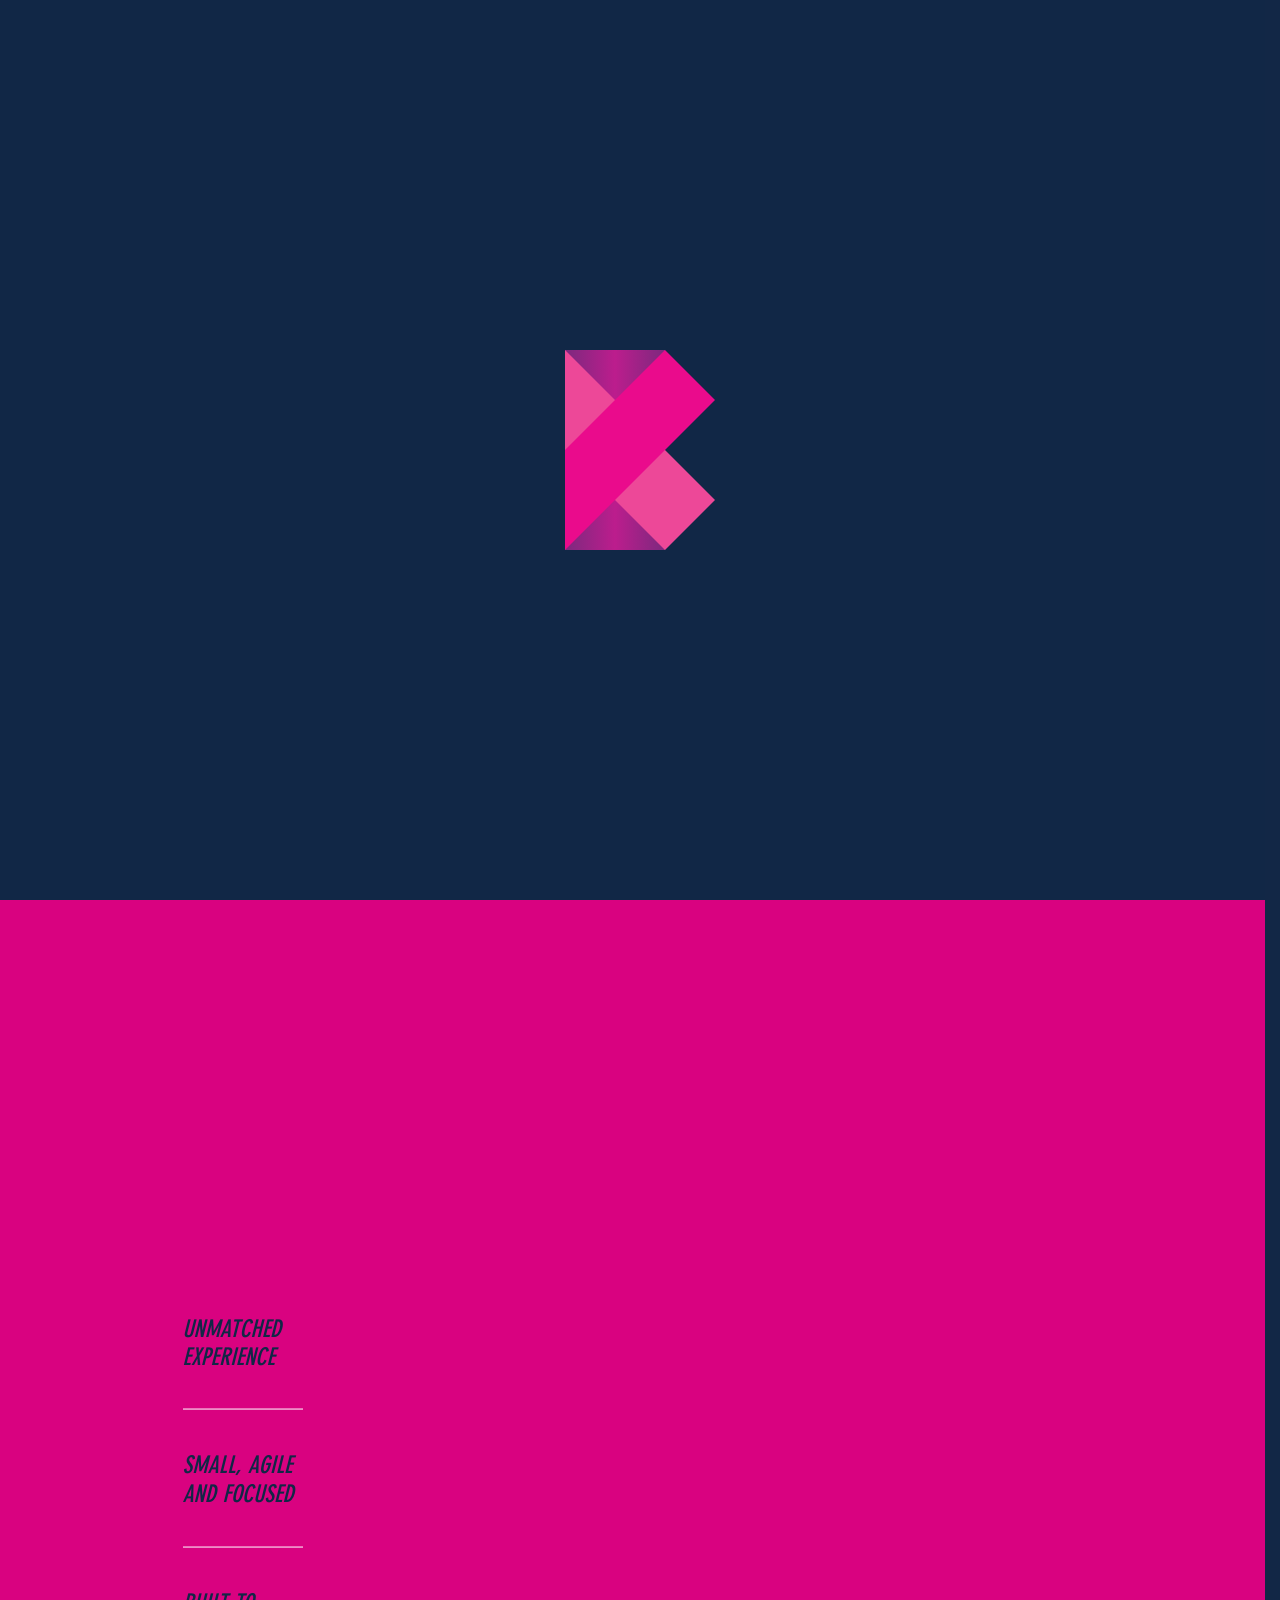
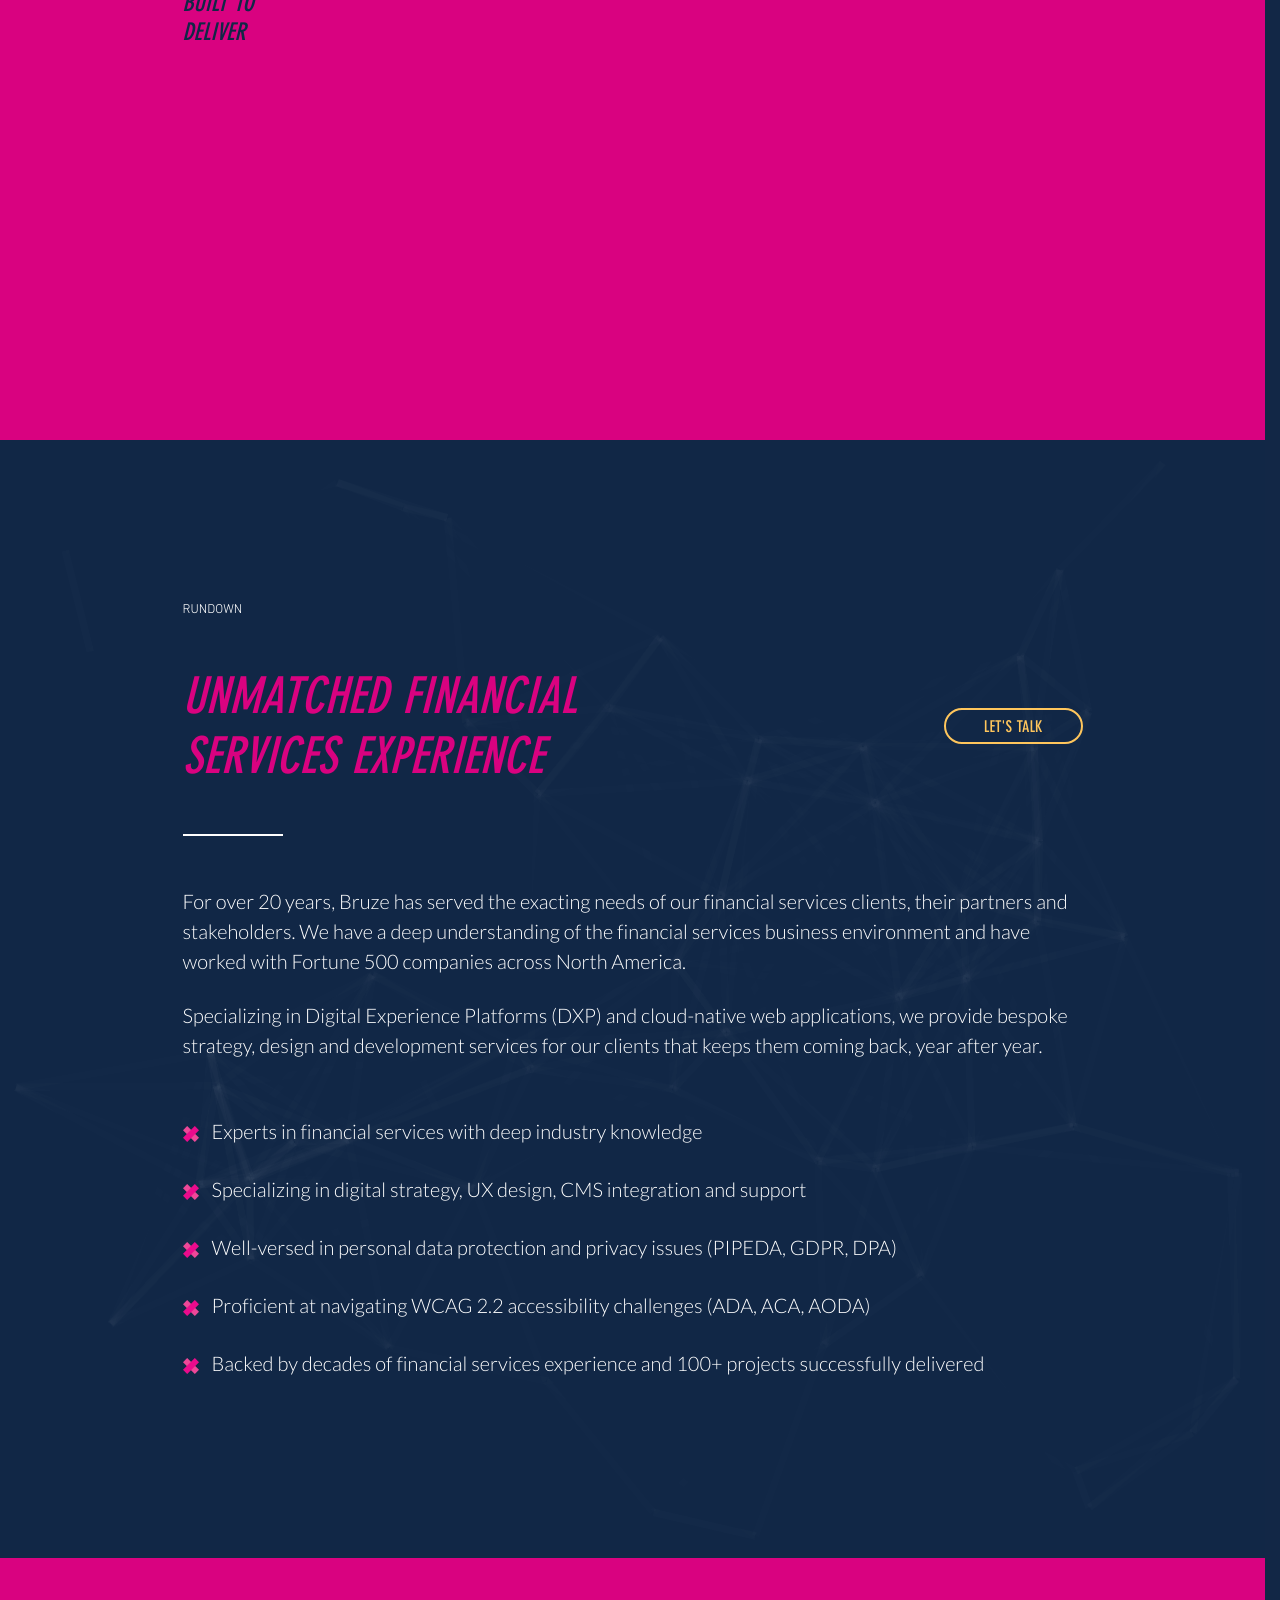
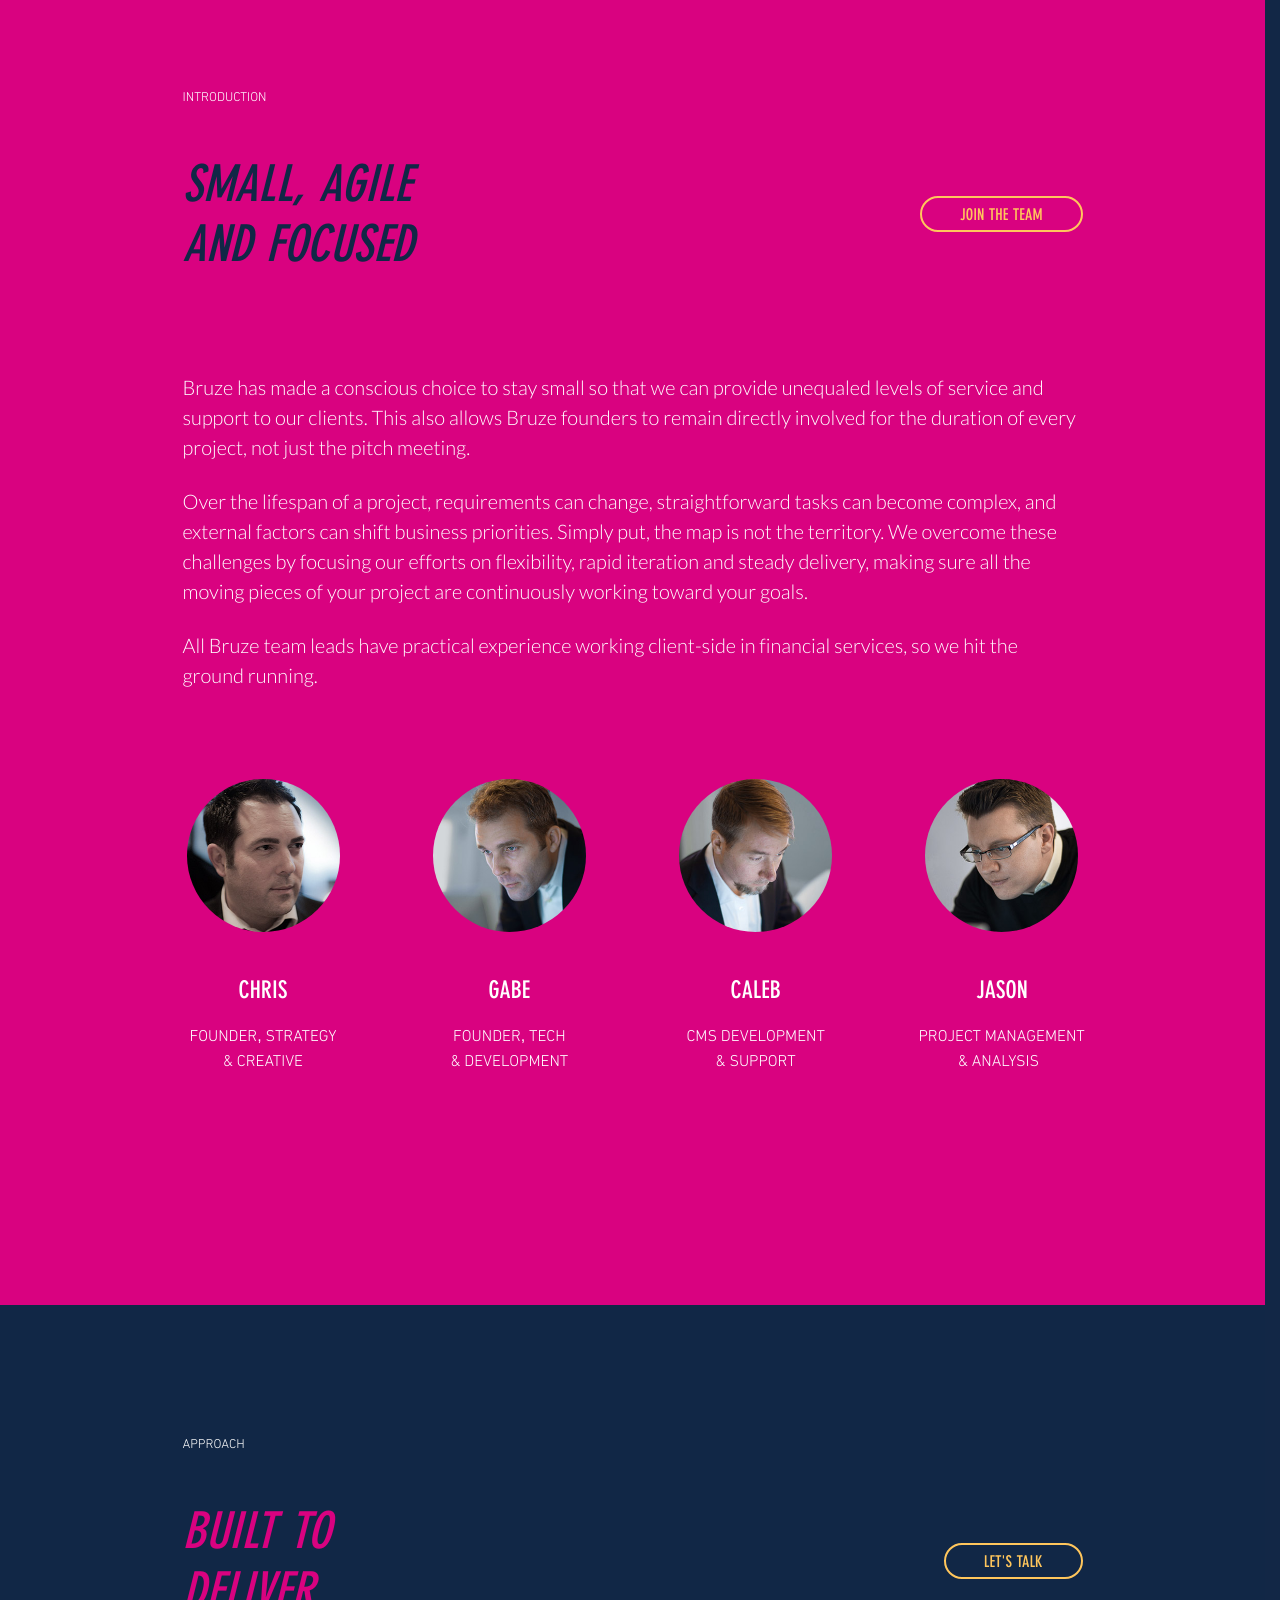
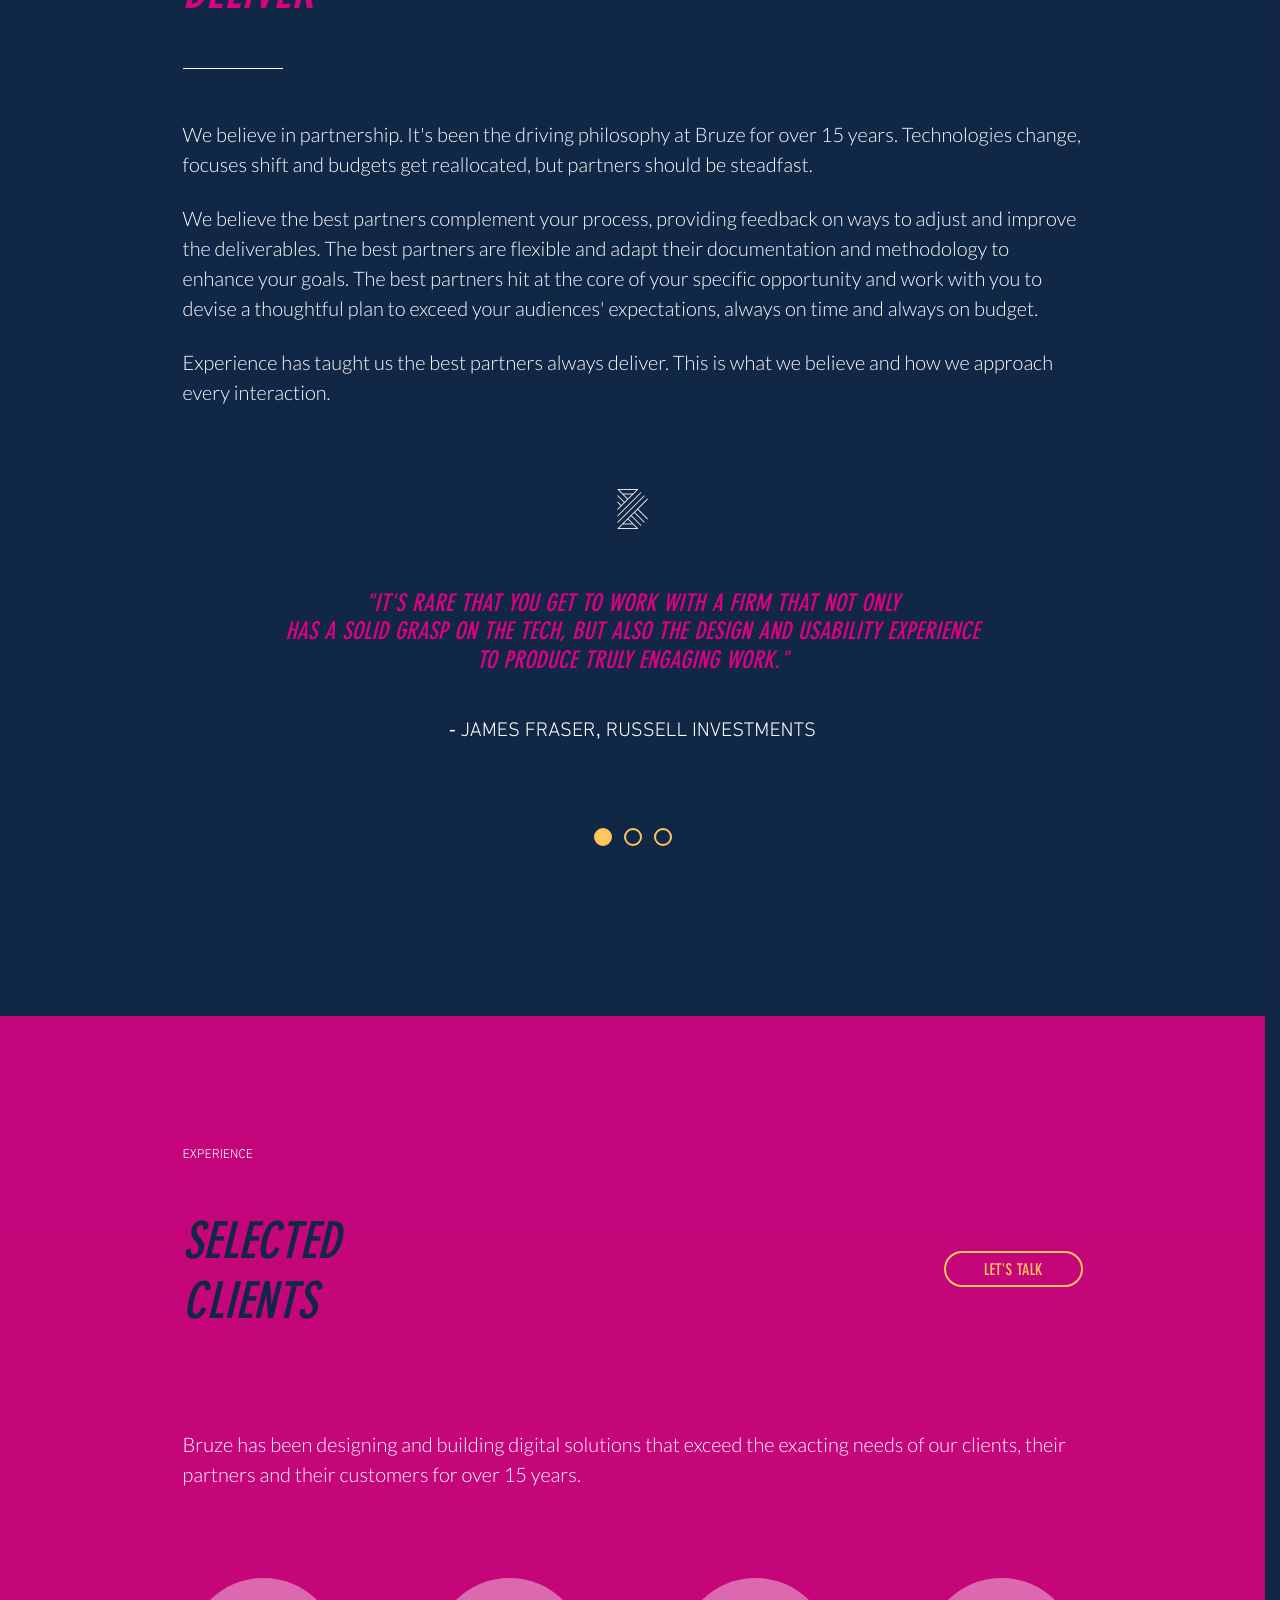
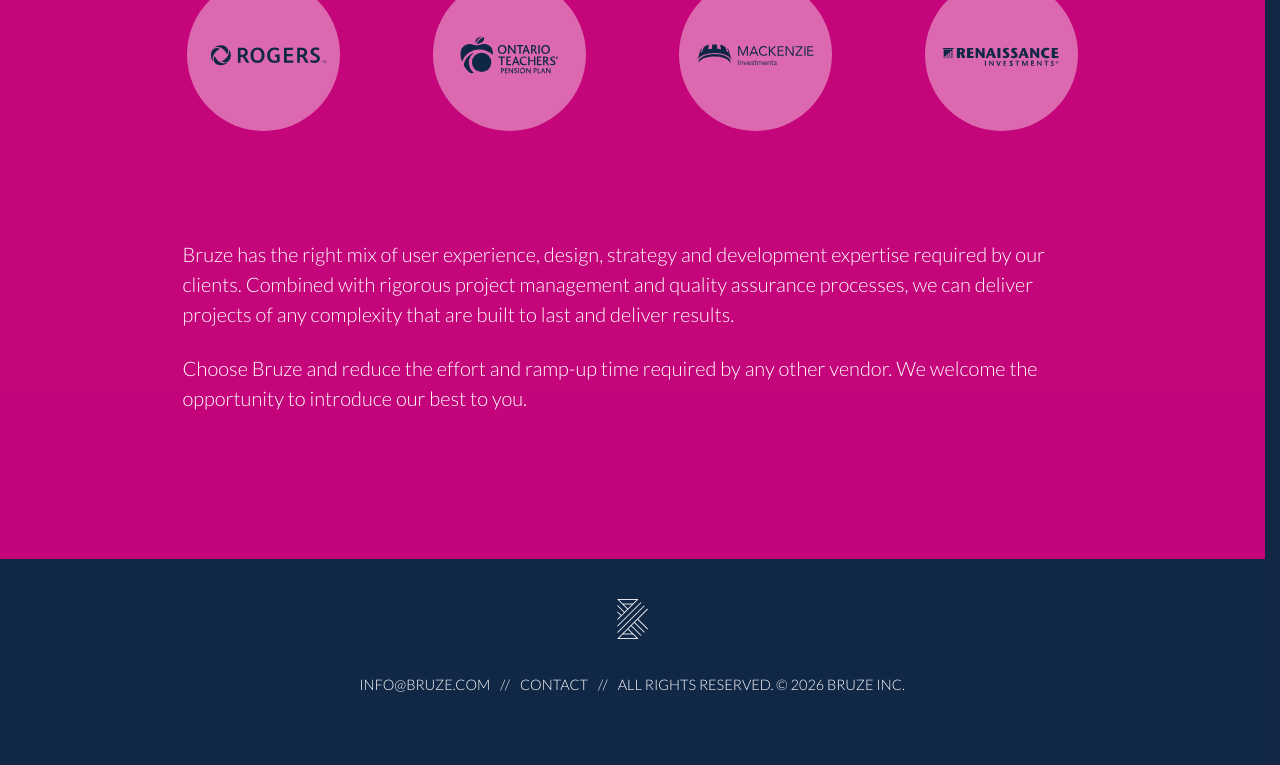
==== commit 9ee2fe21: "Forms working" ====
--- a/index.html
+++ b/index.html
@@ -307,7 +307,7 @@
                 $(".overlay-teams").fadeOut(400);
                 $(".left-contact-button,.back-to-top-button:nth-of-type(1), .back-to-top-button:nth-of-type(2)").css({'z-index':'5'});
 
-                $(".contact-form-modal-container form, .join-us-form-modal-container").find('input,textarea').val("");
+                $(".contact-form-modal-container form, .join-us-form-modal-container").find('input:not([type=hidden]),textarea').val("");
                 $(".join-us-form-modal-container select").prop("selectedIndex", 0);
 
                 $("button.btn-monospaced.ml-auto.navbar-toggler").css({
@@ -1525,283 +1525,283 @@
 	<div class="portlet-layout row">
 		<div class="col-md-12 portlet-column portlet-column-only contact-form green" id="column-2">
 			<div class="contact-form-modal-container" tabindex="0">
-  <div class="contact-x">
-    <a href="#"><span>×</span></a>
-  </div>
-
-  <div class="portlet-dropzone" id="layout-column_column-2">
-
-    <!-- Contact heading -->
-    <div class="portlet-boundary portlet-borderless portlet-journal-content" id="p_p_id_com_liferay_journal_content_web_portlet_JournalContentPortlet_INSTANCE_yirG299sDjo4_">
-      <section class="portlet" id="portlet_com_liferay_journal_content_web_portlet_JournalContentPortlet_INSTANCE_yirG299sDjo4">
-        <div class="portlet-content">
-          <div class="autofit-float autofit-row portlet-header">
-            <div class="autofit-col">
-              <h2 class="portlet-title-text">Contact Form - Top</h2>
+                <div class="contact-x">
+                    <a href="#"><span>×</span></a>
+                </div>
+
+                <div class="portlet-dropzone" id="layout-column_column-2">
+
+                    <!-- Contact heading -->
+                    <div class="portlet-boundary portlet-borderless portlet-journal-content" id="p_p_id_com_liferay_journal_content_web_portlet_JournalContentPortlet_INSTANCE_yirG299sDjo4_">
+                    <section class="portlet" id="portlet_com_liferay_journal_content_web_portlet_JournalContentPortlet_INSTANCE_yirG299sDjo4">
+                        <div class="portlet-content">
+                        <div class="autofit-float autofit-row portlet-header">
+                            <div class="autofit-col">
+                            <h2 class="portlet-title-text">Contact Form - Top</h2>
+                            </div>
+                        </div>
+                        <div class="portlet-body">
+                            <h2 class="lfr-ddm-form-page-title">Contact</h2>
+                        </div>
+                        </div>
+                    </section>
+                    </div>
+
+                    <!-- Contact form -->
+                    <div class="portlet-boundary portlet-borderless portlet-forms-display" id="p_p_id_com_liferay_dynamic_data_mapping_form_web_portlet_DDMFormPortlet_INSTANCE_WRjGfQOMzE5r_">
+                    <section class="portlet" id="portlet_com_liferay_dynamic_data_mapping_form_web_portlet_DDMFormPortlet_INSTANCE_WRjGfQOMzE5r">
+                        <div class="portlet-content">
+                        <div class="autofit-float autofit-row portlet-header">
+                            <div class="autofit-col">
+                            <h2 class="portlet-title-text">Form</h2>
+                            </div>
+                        </div>
+                        <div class="portlet-body">
+                            <div class="portlet-forms">
+
+                            <!-- TODO: set action to the new form endpoint -->
+                            <form action="#" method="post" class="form" id="_com_liferay_dynamic_data_mapping_form_web_portlet_DDMFormPortlet_INSTANCE_WRjGfQOMzE5r_fm" name="_com_liferay_dynamic_data_mapping_form_web_portlet_DDMFormPortlet_INSTANCE_WRjGfQOMzE5r_fm">
+
+                                <div class="ddm-form-basic-info">
+                                <div class="container-fluid">
+                                    <h1 class="ddm-form-name">Contact</h1>
+                                </div>
+                                </div>
+
+                                <div class="container-fluid ddm-form-builder-app" id="ddmFormgwBpe36Wcontainer">
+                                <div id="ddmFormgwBpe36W">
+                                    <div class="react-component-adapter">
+                                    <div class="lfr-ddm-form-container position-relative ddm-user-view-content">
+                                        <div class="ddm-layout-builder ddm-page-container-layout">
+                                        <div class="form-builder-layout">
+                                            <div class="active ddm-form-page lfr-ddm-form-page" data-ddm-page="0">
+
+                                            <!-- First Name (required) -->
+                                            <div>
+                                                <div class="position-relative row">
+                                                <div class="col-ddm col-md-12" data-ddm-field-column="0" data-ddm-field-page="0" data-ddm-field-row="0">
+                                                    <div class="ddm-field" data-field-name="FirstName">
+                                                    <div class="form-group" data-field-name="FirstName">
+                                                        <p class="ddm-label">
+                                                        <span class="reference-mark">
+                                                            <svg class="lexicon-icon" role="presentation" viewBox="0 0 512 512"><path d="M323.6,190l146.7-48.8L512,263.9l-149.2,47.6l93.6,125.2l-104.9,76.3l-96.1-126.4l-93.6,126.4L56.9,435.3l92.3-123.9L0,263.8l40.4-122.6L188.4,190v-159h135.3L323.6,190L323.6,190z"></path></svg>
+                                                        </span>
+                                                        </p>
+                                                        <div class="input-group">
+                                                        <div class="input-group-item">
+                                                            <input name="FirstName" type="text" class="form-control" placeholder="First Name *" aria-label="First name" value="" required>
+                                                        </div>
+                                                        </div>
+                                                    </div>
+                                                    </div>
+                                                </div>
+                                                </div>
+                                            </div>
+
+                                            <!-- Last Name (required) -->
+                                            <div>
+                                                <div class="position-relative row">
+                                                <div class="col-ddm col-md-12" data-ddm-field-column="0" data-ddm-field-page="0" data-ddm-field-row="1">
+                                                    <div class="ddm-field" data-field-name="LastName">
+                                                    <div class="form-group" data-field-name="LastName">
+                                                        <p class="ddm-label">
+                                                        <span class="reference-mark">
+                                                            <svg class="lexicon-icon" role="presentation" viewBox="0 0 512 512"><path d="M323.6,190l146.7-48.8L512,263.9l-149.2,47.6l93.6,125.2l-104.9,76.3l-96.1-126.4l-93.6,126.4L56.9,435.3l92.3-123.9L0,263.8l40.4-122.6L188.4,190v-159h135.3L323.6,190L323.6,190z"></path></svg>
+                                                        </span>
+                                                        </p>
+                                                        <input name="LastName" type="text" class="form-control ddm-field-text" placeholder="Last Name *" aria-label="Last name" value="" required>
+                                                    </div>
+                                                    </div>
+                                                </div>
+                                                </div>
+                                            </div>
+
+                                            <!-- Phone Number (optional) -->
+                                            <div>
+                                                <div class="position-relative row">
+                                                <div class="col-ddm col-md-12" data-ddm-field-column="0" data-ddm-field-page="0" data-ddm-field-row="2">
+                                                    <div class="ddm-field" data-field-name="PhoneNumber">
+                                                    <div class="form-group" data-field-name="PhoneNumber">
+                                                        <input name="PhoneNumber" type="text" class="form-control" placeholder="Phone Number" aria-label="Phone number" value="">
+                                                    </div>
+                                                    </div>
+                                                </div>
+                                                </div>
+                                            </div>
+
+                                            <!-- Email (required) -->
+                                            <div>
+                                                <div class="position-relative row">
+                                                <div class="col-ddm col-md-12" data-ddm-field-column="0" data-ddm-field-page="0" data-ddm-field-row="3">
+                                                    <div class="ddm-field" data-field-name="Email">
+                                                    <div class="form-group" data-field-name="Email">
+                                                        <p class="ddm-label">
+                                                        <span class="reference-mark">
+                                                            <svg class="lexicon-icon" role="presentation" viewBox="0 0 512 512"><path d="M323.6,190l146.7-48.8L512,263.9l-149.2,47.6l93.6,125.2l-104.9,76.3l-96.1-126.4l-93.6,126.4L56.9,435.3l92.3-123.9L0,263.8l40.4-122.6L188.4,190v-159h135.3L323.6,190L323.6,190z"></path></svg>
+                                                        </span>
+                                                        </p>
+                                                        <input name="Email" type="text" class="form-control ddm-field-text" placeholder="Email Address *" aria-label="Email address" value="" required >
+                                                    </div>
+                                                    </div>
+                                                </div>
+                                                </div>
+                                            </div>
+
+                                            <!-- Message (required) -->
+                                            <div>
+                                                <div class="position-relative row">
+                                                <div class="col-ddm col-md-12" data-ddm-field-column="0" data-ddm-field-page="0" data-ddm-field-row="4">
+                                                    <div class="ddm-field" data-field-name="Message">
+                                                    <div class="form-group" data-field-name="Message">
+                                                        <p class="ddm-label">
+                                                        <span class="reference-mark">
+                                                            <svg class="lexicon-icon" role="presentation" viewBox="0 0 512 512"><path d="M323.6,190l146.7-48.8L512,263.9l-149.2,47.6l93.6,125.2l-104.9,76.3l-96.1-126.4l-93.6,126.4L56.9,435.3l92.3-123.9L0,263.8l40.4-122.6L188.4,190v-159h135.3L323.6,190L323.6,190z"></path></svg>
+                                                        </span>
+                                                        </p>
+                                                        <textarea name="Message" class="ddm-field-text form-control" placeholder="Type your message here... *" aria-label="Message" required></textarea>
+                                                    </div>
+                                                    </div>
+                                                </div>
+                                                </div>
+                                            </div>
+
+                                            </div>
+                                        </div>
+                                        </div>
+                                        <div class="lfr-ddm-form-pagination-controls">
+                                        <button class="float-right lfr-ddm-form-submit btn btn-primary" type="submit">Submit</button>
+                                        </div>
+                                    </div>
+                                    </div>
+                                </div>
+                                </div>
+                                <input type="hidden" name="form" value="contact">
+                                <div class="hp-field" aria-hidden="true">
+                                <label>Leave this field empty
+                                    <input type="text" name="hp_website" tabindex="-1" autocomplete="off">
+                                </label>
+                                </div>  
+                            </form>
+
+                            </div>
+                        </div>
+                        </div>
+                    </section>
+                    </div>
+
+                    <!-- Office email addresses -->
+                    <div class="portlet-boundary portlet-borderless portlet-journal-content" id="p_p_id_com_liferay_journal_content_web_portlet_JournalContentPortlet_INSTANCE_tbv9oEObry2w_">
+                    <section class="portlet" id="portlet_com_liferay_journal_content_web_portlet_JournalContentPortlet_INSTANCE_tbv9oEObry2w">
+                        <div class="portlet-content">
+                        <div class="autofit-float autofit-row portlet-header">
+                            <div class="autofit-col">
+                            <h2 class="portlet-title-text">Contact: Office Email Addresses</h2>
+                            </div>
+                        </div>
+                        <div class="portlet-body">
+                            <div class="office-email-addresses">
+                            <strong>BRUZE TORONTO</strong>
+                            <p><a href="mailto:toronto@bruze.com">TORONTO@BRUZE.COM</a></p>
+                            <strong>BRUZE NEW YORK</strong>
+                            <p><a href="mailto:newyork@bruze.com">NEWYORK@BRUZE.COM</a></p>
+                            </div>
+                        </div>
+                        </div>
+                    </section>
+                    </div>
+
+                </div>
             </div>
-          </div>
-          <div class="portlet-body">
-            <h2 class="lfr-ddm-form-page-title">Contact</h2>
-          </div>
-        </div>
-      </section>
-    </div>
-
-    <!-- Contact form -->
-    <div class="portlet-boundary portlet-borderless portlet-forms-display" id="p_p_id_com_liferay_dynamic_data_mapping_form_web_portlet_DDMFormPortlet_INSTANCE_WRjGfQOMzE5r_">
-      <section class="portlet" id="portlet_com_liferay_dynamic_data_mapping_form_web_portlet_DDMFormPortlet_INSTANCE_WRjGfQOMzE5r">
-        <div class="portlet-content">
-          <div class="autofit-float autofit-row portlet-header">
-            <div class="autofit-col">
-              <h2 class="portlet-title-text">Form</h2>
-            </div>
-          </div>
-          <div class="portlet-body">
-            <div class="portlet-forms">
-
-              <!-- TODO: set action to the new form endpoint -->
-              <form action="#" method="post" class="form" id="_com_liferay_dynamic_data_mapping_form_web_portlet_DDMFormPortlet_INSTANCE_WRjGfQOMzE5r_fm" name="_com_liferay_dynamic_data_mapping_form_web_portlet_DDMFormPortlet_INSTANCE_WRjGfQOMzE5r_fm">
-
-                <div class="ddm-form-basic-info">
-                  <div class="container-fluid">
-                    <h1 class="ddm-form-name">Contact</h1>
-                  </div>
-                </div>
-
-                <div class="container-fluid ddm-form-builder-app" id="ddmFormgwBpe36Wcontainer">
-                  <div id="ddmFormgwBpe36W">
-                    <div class="react-component-adapter">
-                      <div class="lfr-ddm-form-container position-relative ddm-user-view-content">
-                        <div class="ddm-layout-builder ddm-page-container-layout">
-                          <div class="form-builder-layout">
-                            <div class="active ddm-form-page lfr-ddm-form-page" data-ddm-page="0">
-
-                              <!-- First Name (required) -->
-                              <div>
-                                <div class="position-relative row">
-                                  <div class="col-ddm col-md-12" data-ddm-field-column="0" data-ddm-field-page="0" data-ddm-field-row="0">
-                                    <div class="ddm-field" data-field-name="FirstName">
-                                      <div class="form-group" data-field-name="FirstName">
-                                        <p class="ddm-label">
-                                          <span class="reference-mark">
-                                            <svg class="lexicon-icon" role="presentation" viewBox="0 0 512 512"><path d="M323.6,190l146.7-48.8L512,263.9l-149.2,47.6l93.6,125.2l-104.9,76.3l-96.1-126.4l-93.6,126.4L56.9,435.3l92.3-123.9L0,263.8l40.4-122.6L188.4,190v-159h135.3L323.6,190L323.6,190z"></path></svg>
-                                          </span>
-                                        </p>
-                                        <div class="input-group">
-                                          <div class="input-group-item">
-                                            <input name="FirstName" type="text" class="form-control" placeholder="First Name *" aria-label="First name" value="" required>
-                                          </div>
-                                        </div>
-                                      </div>
-                                    </div>
-                                  </div>
-                                </div>
-                              </div>
-
-                              <!-- Last Name (required) -->
-                              <div>
-                                <div class="position-relative row">
-                                  <div class="col-ddm col-md-12" data-ddm-field-column="0" data-ddm-field-page="0" data-ddm-field-row="1">
-                                    <div class="ddm-field" data-field-name="LastName">
-                                      <div class="form-group" data-field-name="LastName">
-                                        <p class="ddm-label">
-                                          <span class="reference-mark">
-                                            <svg class="lexicon-icon" role="presentation" viewBox="0 0 512 512"><path d="M323.6,190l146.7-48.8L512,263.9l-149.2,47.6l93.6,125.2l-104.9,76.3l-96.1-126.4l-93.6,126.4L56.9,435.3l92.3-123.9L0,263.8l40.4-122.6L188.4,190v-159h135.3L323.6,190L323.6,190z"></path></svg>
-                                          </span>
-                                        </p>
-                                        <input name="LastName" type="text" class="form-control ddm-field-text" placeholder="Last Name *" aria-label="Last name" value="" required>
-                                      </div>
-                                    </div>
-                                  </div>
-                                </div>
-                              </div>
-
-                              <!-- Phone Number (optional) -->
-                              <div>
-                                <div class="position-relative row">
-                                  <div class="col-ddm col-md-12" data-ddm-field-column="0" data-ddm-field-page="0" data-ddm-field-row="2">
-                                    <div class="ddm-field" data-field-name="PhoneNumber">
-                                      <div class="form-group" data-field-name="PhoneNumber">
-                                        <input name="PhoneNumber" type="text" class="form-control" placeholder="Phone Number" aria-label="Phone number" value="">
-                                      </div>
-                                    </div>
-                                  </div>
-                                </div>
-                              </div>
-
-                              <!-- Email (required) -->
-                              <div>
-                                <div class="position-relative row">
-                                  <div class="col-ddm col-md-12" data-ddm-field-column="0" data-ddm-field-page="0" data-ddm-field-row="3">
-                                    <div class="ddm-field" data-field-name="Email">
-                                      <div class="form-group" data-field-name="Email">
-                                        <p class="ddm-label">
-                                          <span class="reference-mark">
-                                            <svg class="lexicon-icon" role="presentation" viewBox="0 0 512 512"><path d="M323.6,190l146.7-48.8L512,263.9l-149.2,47.6l93.6,125.2l-104.9,76.3l-96.1-126.4l-93.6,126.4L56.9,435.3l92.3-123.9L0,263.8l40.4-122.6L188.4,190v-159h135.3L323.6,190L323.6,190z"></path></svg>
-                                          </span>
-                                        </p>
-                                        <input name="Email" type="text" class="form-control ddm-field-text" placeholder="Email Address *" aria-label="Email address" value="" required >
-                                      </div>
-                                    </div>
-                                  </div>
-                                </div>
-                              </div>
-
-                              <!-- Message (required) -->
-                              <div>
-                                <div class="position-relative row">
-                                  <div class="col-ddm col-md-12" data-ddm-field-column="0" data-ddm-field-page="0" data-ddm-field-row="4">
-                                    <div class="ddm-field" data-field-name="Message">
-                                      <div class="form-group" data-field-name="Message">
-                                        <p class="ddm-label">
-                                          <span class="reference-mark">
-                                            <svg class="lexicon-icon" role="presentation" viewBox="0 0 512 512"><path d="M323.6,190l146.7-48.8L512,263.9l-149.2,47.6l93.6,125.2l-104.9,76.3l-96.1-126.4l-93.6,126.4L56.9,435.3l92.3-123.9L0,263.8l40.4-122.6L188.4,190v-159h135.3L323.6,190L323.6,190z"></path></svg>
-                                          </span>
-                                        </p>
-                                        <textarea name="Message" class="ddm-field-text form-control" placeholder="Type your message here... *" aria-label="Message" required></textarea>
-                                      </div>
-                                    </div>
-                                  </div>
-                                </div>
-                              </div>
-
-                            </div>
-                          </div>
-                        </div>
-                        <div class="lfr-ddm-form-pagination-controls">
-                          <button class="float-right lfr-ddm-form-submit btn btn-primary" type="submit">Submit</button>
-                        </div>
-                      </div>
-                    </div>
-                  </div>
-                </div>
-                <input type="hidden" name="form" value="contact">
-                <div class="hp-field" aria-hidden="true">
-                <label>Leave this field empty
-                    <input type="text" name="hp_website" tabindex="-1" autocomplete="off">
-                </label>
-                </div>  
-              </form>
-
-            </div>
-          </div>
-        </div>
-      </section>
-    </div>
-
-    <!-- Office email addresses -->
-    <div class="portlet-boundary portlet-borderless portlet-journal-content" id="p_p_id_com_liferay_journal_content_web_portlet_JournalContentPortlet_INSTANCE_tbv9oEObry2w_">
-      <section class="portlet" id="portlet_com_liferay_journal_content_web_portlet_JournalContentPortlet_INSTANCE_tbv9oEObry2w">
-        <div class="portlet-content">
-          <div class="autofit-float autofit-row portlet-header">
-            <div class="autofit-col">
-              <h2 class="portlet-title-text">Contact: Office Email Addresses</h2>
-            </div>
-          </div>
-          <div class="portlet-body">
-            <div class="office-email-addresses">
-              <strong>BRUZE TORONTO</strong>
-              <p><a href="mailto:toronto@bruze.com">TORONTO@BRUZE.COM</a></p>
-              <strong>BRUZE NEW YORK</strong>
-              <p><a href="mailto:newyork@bruze.com">NEWYORK@BRUZE.COM</a></p>
-            </div>
-          </div>
-        </div>
-      </section>
-    </div>
-
-  </div>
-</div>
 		</div>
 	</div>
 	<div class="portlet-layout row">
 		<div class="portlet-column portlet-column-only join-us-form red" id="column-3">
 			<div class="join-us-form-modal-container">
-  <div class="join-x">
-    <a href="#"><span>×</span></a>
-  </div>
-
-  <div class="portlet-dropzone" id="layout-column_column-3">
-
-    <!-- Join Us blurb -->
-    <div class="portlet-boundary portlet-borderless portlet-journal-content" id="p_p_id_com_liferay_journal_content_web_portlet_JournalContentPortlet_INSTANCE_XlU03cLUGPd0_">
-      <section class="portlet" id="portlet_com_liferay_journal_content_web_portlet_JournalContentPortlet_INSTANCE_XlU03cLUGPd0">
-        <div class="portlet-content">
-          <div class="autofit-float autofit-row portlet-header">
-            <div class="autofit-col">
-              <h2 class="portlet-title-text">Join Us Form Blurb</h2>
-            </div>
-          </div>
-          <div class="portlet-body">
-            <div class="form-intro">
-              <h2>Join The Team</h2>
-              <p>For over 15 years, we’ve worked with the best brands in financial services.</p>
-              <p>We believe in partnership, both externally and internally. If working with some of the most talented people in the business, at a place that will always have your back sounds good to you, then we hope you’ll join us.</p>
-            </div>
-          </div>
-        </div>
-      </section>
-    </div>
-
-    <!-- Join Us form -->
-    <div class="portlet-boundary portlet-borderless portlet-forms-display" id="p_p_id_com_liferay_dynamic_data_mapping_form_web_portlet_DDMFormPortlet_INSTANCE_AbszoRRo9mLs_">
-      <section class="portlet" id="portlet_com_liferay_dynamic_data_mapping_form_web_portlet_DDMFormPortlet_INSTANCE_AbszoRRo9mLs">
-        <div class="portlet-content">
-          <div class="autofit-float autofit-row portlet-header">
-            <div class="autofit-col">
-              <h2 class="portlet-title-text">Form</h2>
-            </div>
-          </div>
-          <div class="portlet-body">
-            <div class="portlet-forms">
-
-              <!-- TODO: set action to the new form endpoint -->
-              <form action="#" method="post" class="form" id="_com_liferay_dynamic_data_mapping_form_web_portlet_DDMFormPortlet_INSTANCE_AbszoRRo9mLs_fm" name="_com_liferay_dynamic_data_mapping_form_web_portlet_DDMFormPortlet_INSTANCE_AbszoRRo9mLs_fm">
-
-                <div class="ddm-form-basic-info">
-                  <div class="container-fluid">
-                    <h1 class="ddm-form-name">Join the Team</h1>
-                    <p>Official Version</p>
-                  </div>
+                <div class="join-x">
+                    <a href="#"><span>×</span></a>
                 </div>
 
-                <div class="container-fluid ddm-form-builder-app" id="ddmForm9H3Zvsvecontainer">
-                  <div id="ddmForm9H3Zvsve">
-                    <div class="react-component-adapter">
-                      <div class="lfr-ddm-form-container position-relative ddm-user-view-content">
-                        <div class="ddm-layout-builder ddm-page-container-layout">
-                          <div class="form-builder-layout">
-                            <div class="active ddm-form-page lfr-ddm-form-page" data-ddm-page="0">
-
-                              <h2 class="lfr-ddm-form-page-title">JOIN THE TEAM</h2>
-
-                              <!-- First Name (required) -->
-                              <div>
-                                <div class="position-relative row">
-                                  <div class="col-ddm col-md-12" data-ddm-field-column="0" data-ddm-field-page="0" data-ddm-field-row="0">
-                                    <div class="ddm-field" data-field-name="Field99649245">
-                                      <div class="form-group" data-field-name="Field99649245">
-                                        <p class="ddm-label">First Name<span class="reference-mark"><svg class="lexicon-icon" role="presentation" viewBox="0 0 512 512"><path d="M323.6,190l146.7-48.8L512,263.9l-149.2,47.6l93.6,125.2l-104.9,76.3l-96.1-126.4l-93.6,126.4L56.9,435.3l92.3-123.9L0,263.8l40.4-122.6L188.4,190v-159h135.3L323.6,190L323.6,190z"></path></svg></span></p>
-                                        <input name="FirstName" type="text" class="form-control ddm-field-text" placeholder="First Name" aria-label="First name" value="" required>
-                                      </div>
+                <div class="portlet-dropzone" id="layout-column_column-3">
+
+                <!-- Join Us blurb -->
+                    <div class="portlet-boundary portlet-borderless portlet-journal-content" id="p_p_id_com_liferay_journal_content_web_portlet_JournalContentPortlet_INSTANCE_XlU03cLUGPd0_">
+                        <section class="portlet" id="portlet_com_liferay_journal_content_web_portlet_JournalContentPortlet_INSTANCE_XlU03cLUGPd0">
+                            <div class="portlet-content">
+                                <div class="autofit-float autofit-row portlet-header">
+                                    <div class="autofit-col">
+                                    <h2 class="portlet-title-text">Join Us Form Blurb</h2>
                                     </div>
-                                  </div>
                                 </div>
-                              </div>
-
-                              <!-- Last Name (required) -->
-                              <div>
-                                <div class="position-relative row">
-                                  <div class="col-ddm col-md-12" data-ddm-field-column="0" data-ddm-field-page="0" data-ddm-field-row="1">
-                                    <div class="ddm-field" data-field-name="Field85097689">
-                                      <div class="form-group" data-field-name="Field85097689">
-                                        <p class="ddm-label">Last Name<span class="reference-mark"><svg class="lexicon-icon" role="presentation" viewBox="0 0 512 512"><path d="M323.6,190l146.7-48.8L512,263.9l-149.2,47.6l93.6,125.2l-104.9,76.3l-96.1-126.4l-93.6,126.4L56.9,435.3l92.3-123.9L0,263.8l40.4-122.6L188.4,190v-159h135.3L323.6,190L323.6,190z"></path></svg></span></p>
-                                        <input name="LastName" type="text" class="form-control ddm-field-text" placeholder="Last Name" aria-label="Last name" value="" required>
-                                      </div>
+                                <div class="portlet-body">
+                                    <div class="form-intro">
+                                    <h2>Join The Team</h2>
+                                    <p>For over 15 years, we’ve worked with the best brands in financial services.</p>
+                                    <p>We believe in partnership, both externally and internally. If working with some of the most talented people in the business, at a place that will always have your back sounds good to you, then we hope you’ll join us.</p>
                                     </div>
-                                  </div>
                                 </div>
-                              </div>
+                            </div>
+                        </section>
+                    </div>
+
+                    <!-- Join Us form -->
+                    <div class="portlet-boundary portlet-borderless portlet-forms-display" id="p_p_id_com_liferay_dynamic_data_mapping_form_web_portlet_DDMFormPortlet_INSTANCE_AbszoRRo9mLs_">
+                    <section class="portlet" id="portlet_com_liferay_dynamic_data_mapping_form_web_portlet_DDMFormPortlet_INSTANCE_AbszoRRo9mLs">
+                        <div class="portlet-content">
+                        <div class="autofit-float autofit-row portlet-header">
+                            <div class="autofit-col">
+                            <h2 class="portlet-title-text">Form</h2>
+                            </div>
+                        </div>
+                        <div class="portlet-body">
+                            <div class="portlet-forms">
+
+                            <!-- TODO: set action to the new form endpoint -->
+                            <form action="#" method="post" class="form" id="_com_liferay_dynamic_data_mapping_form_web_portlet_DDMFormPortlet_INSTANCE_AbszoRRo9mLs_fm" name="_com_liferay_dynamic_data_mapping_form_web_portlet_DDMFormPortlet_INSTANCE_AbszoRRo9mLs_fm">
+
+                                <div class="ddm-form-basic-info">
+                                <div class="container-fluid">
+                                    <h1 class="ddm-form-name">Join the Team</h1>
+                                    <p>Official Version</p>
+                                </div>
+                                </div>
+
+                                <div class="container-fluid ddm-form-builder-app" id="ddmForm9H3Zvsvecontainer">
+                                <div id="ddmForm9H3Zvsve">
+                                    <div class="react-component-adapter">
+                                    <div class="lfr-ddm-form-container position-relative ddm-user-view-content">
+                                        <div class="ddm-layout-builder ddm-page-container-layout">
+                                        <div class="form-builder-layout">
+                                            <div class="active ddm-form-page lfr-ddm-form-page" data-ddm-page="0">
+
+                                            <h2 class="lfr-ddm-form-page-title">JOIN THE TEAM</h2>
+
+                                            <!-- First Name (required) -->
+                                            <div>
+                                                <div class="position-relative row">
+                                                <div class="col-ddm col-md-12" data-ddm-field-column="0" data-ddm-field-page="0" data-ddm-field-row="0">
+                                                    <div class="ddm-field" data-field-name="Field99649245">
+                                                    <div class="form-group" data-field-name="Field99649245">
+                                                        <p class="ddm-label">First Name<span class="reference-mark"><svg class="lexicon-icon" role="presentation" viewBox="0 0 512 512"><path d="M323.6,190l146.7-48.8L512,263.9l-149.2,47.6l93.6,125.2l-104.9,76.3l-96.1-126.4l-93.6,126.4L56.9,435.3l92.3-123.9L0,263.8l40.4-122.6L188.4,190v-159h135.3L323.6,190L323.6,190z"></path></svg></span></p>
+                                                        <input name="FirstName" type="text" class="form-control ddm-field-text" placeholder="First Name" aria-label="First name" value="" required>
+                                                    </div>
+                                                    </div>
+                                                </div>
+                                                </div>
+                                            </div>
+
+                                        <!-- Last Name (required) -->
+                                        <div>
+                                            <div class="position-relative row">
+                                            <div class="col-ddm col-md-12" data-ddm-field-column="0" data-ddm-field-page="0" data-ddm-field-row="1">
+                                                <div class="ddm-field" data-field-name="Field85097689">
+                                                <div class="form-group" data-field-name="Field85097689">
+                                                    <p class="ddm-label">Last Name<span class="reference-mark"><svg class="lexicon-icon" role="presentation" viewBox="0 0 512 512"><path d="M323.6,190l146.7-48.8L512,263.9l-149.2,47.6l93.6,125.2l-104.9,76.3l-96.1-126.4l-93.6,126.4L56.9,435.3l92.3-123.9L0,263.8l40.4-122.6L188.4,190v-159h135.3L323.6,190L323.6,190z"></path></svg></span></p>
+                                                    <input name="LastName" type="text" class="form-control ddm-field-text" placeholder="Last Name" aria-label="Last name" value="" required>
+                                                </div>
+                                                </div>
+                                            </div>
+                                            </div>
+                                        </div>
 
                               <!-- Email (required) -->
                               <div>
@@ -1931,7 +1931,7 @@
                 })
                 .fail(function (xhr) {
                     var res = xhr.responseJSON || {};
-                    var msg = res.error || $.map(res.errors || {}, function (m) { return m; }).join(' ');
+                    var msg = res.error || $.map(res.errors || {}, function (m) { return m; }).join(' ') || 'The message could not be sent. Please try again.';
                     if (res.errors) {
                         $.each(res.errors, function (name) {
                             $form.find('[name="' + name + '"]').attr('aria-invalid', 'true');
@@ -1941,7 +1941,8 @@
                     $controls.before('<p class="form-error" role="alert">' + msg + '</p>');
                     $button.prop('disabled', false);
                 });
-        }).catch(function () {
+        }).catch(function (err) {
+            console.error('Form submit failed:', err);
             $controls.before('<p class="form-error" role="alert">Verification could not be completed. Please try again.</p>');
             $button.prop('disabled', false);
         });
--- a/css/template-styles.css
+++ b/css/template-styles.css
@@ -3610,6 +3610,9 @@
 .join-us-form .form-group:has([aria-invalid="true"])::after {
   top: 24px;                      /* 48px fields in the Join Us form */
 }
+.contact-form p, .join-us-form p {
+    font: 400 16px / 1.4 'Lato', sans-serif;
+}
 .contact-form .form-error,
 .join-us-form .form-error {
   margin: 0 0 1rem;
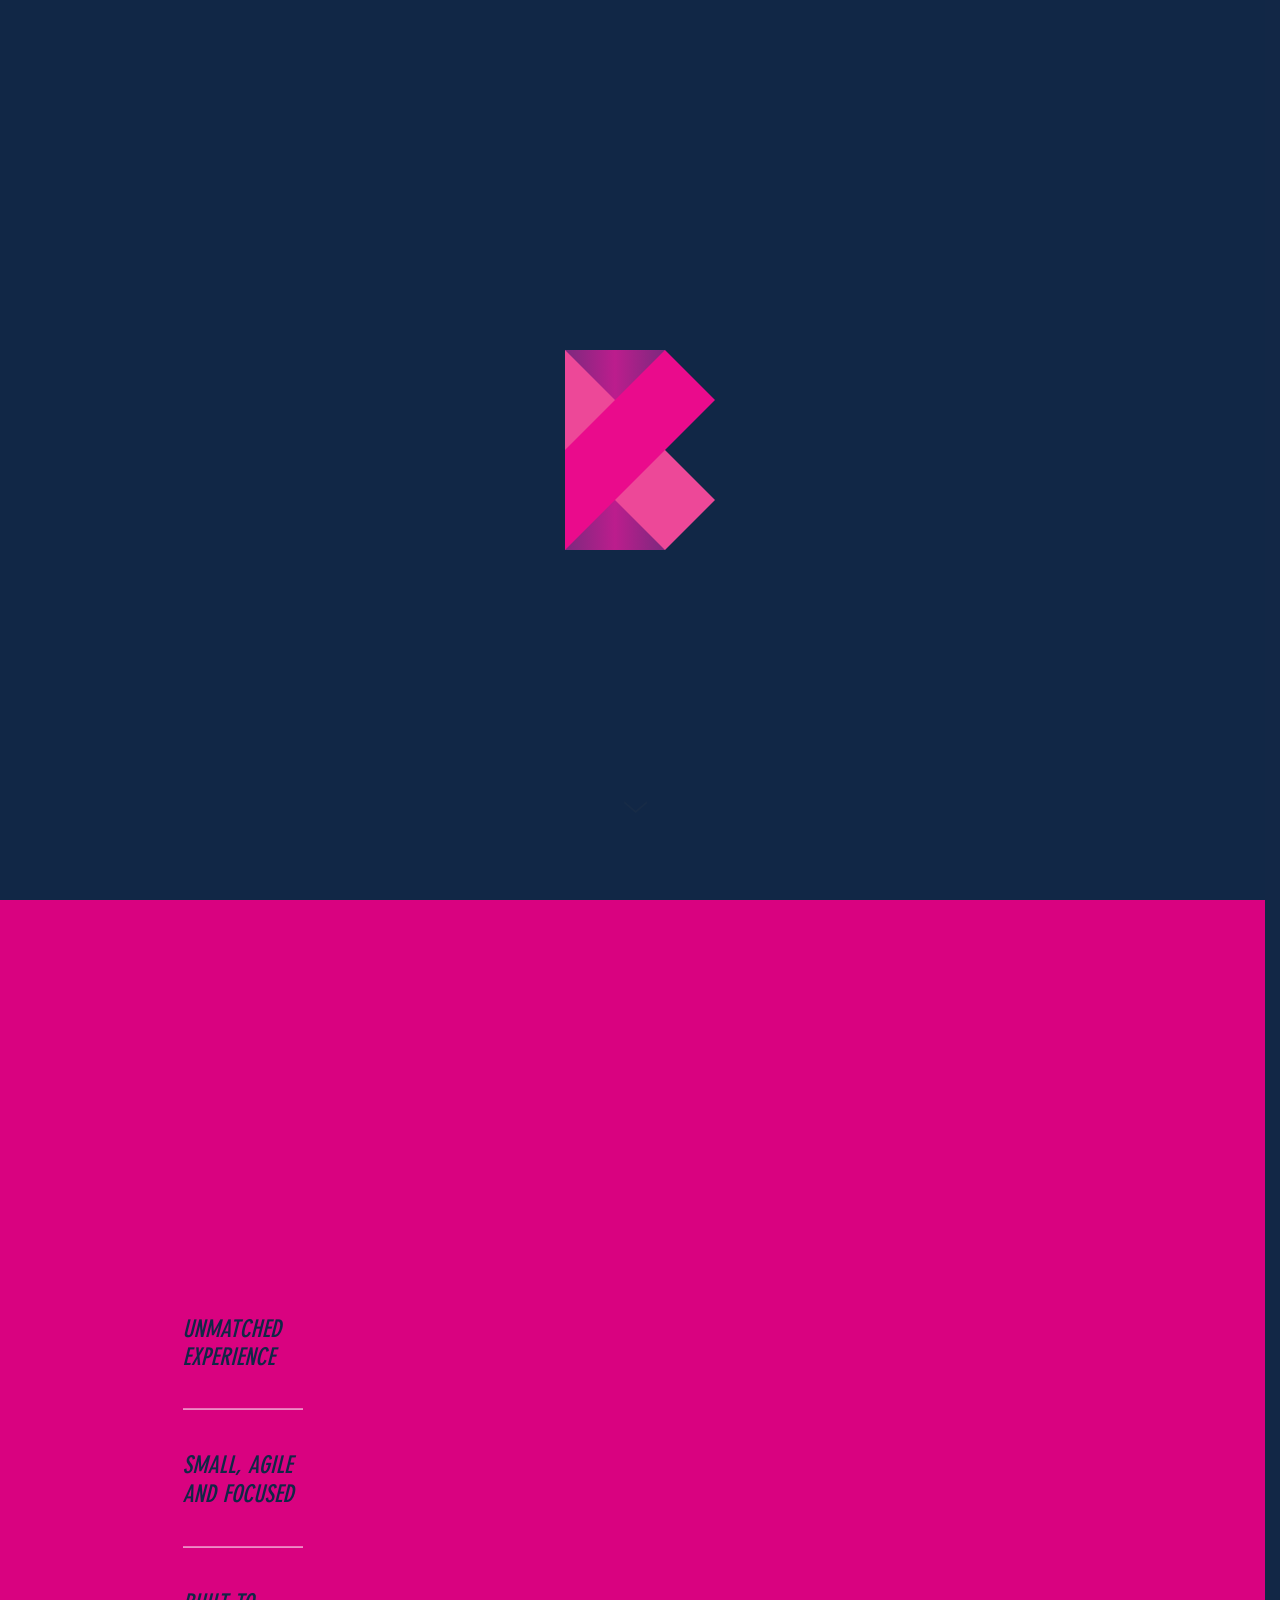
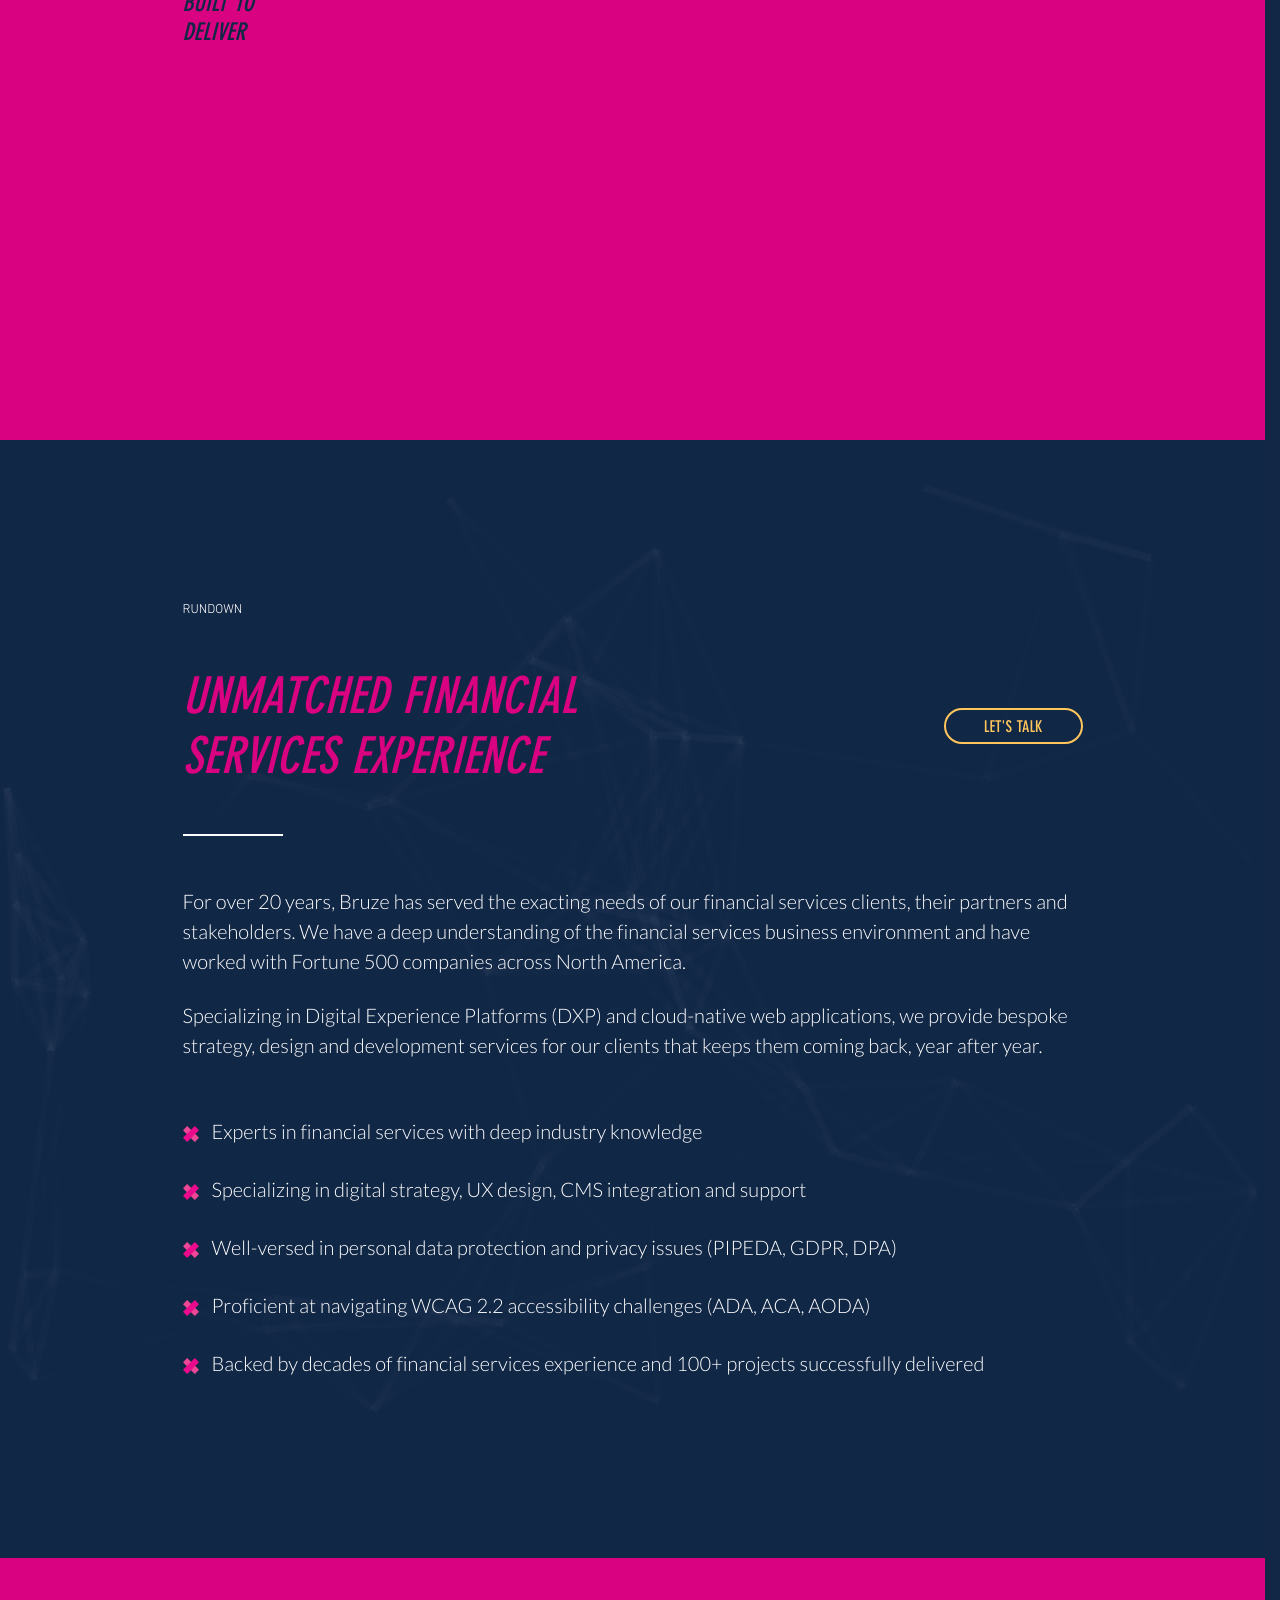
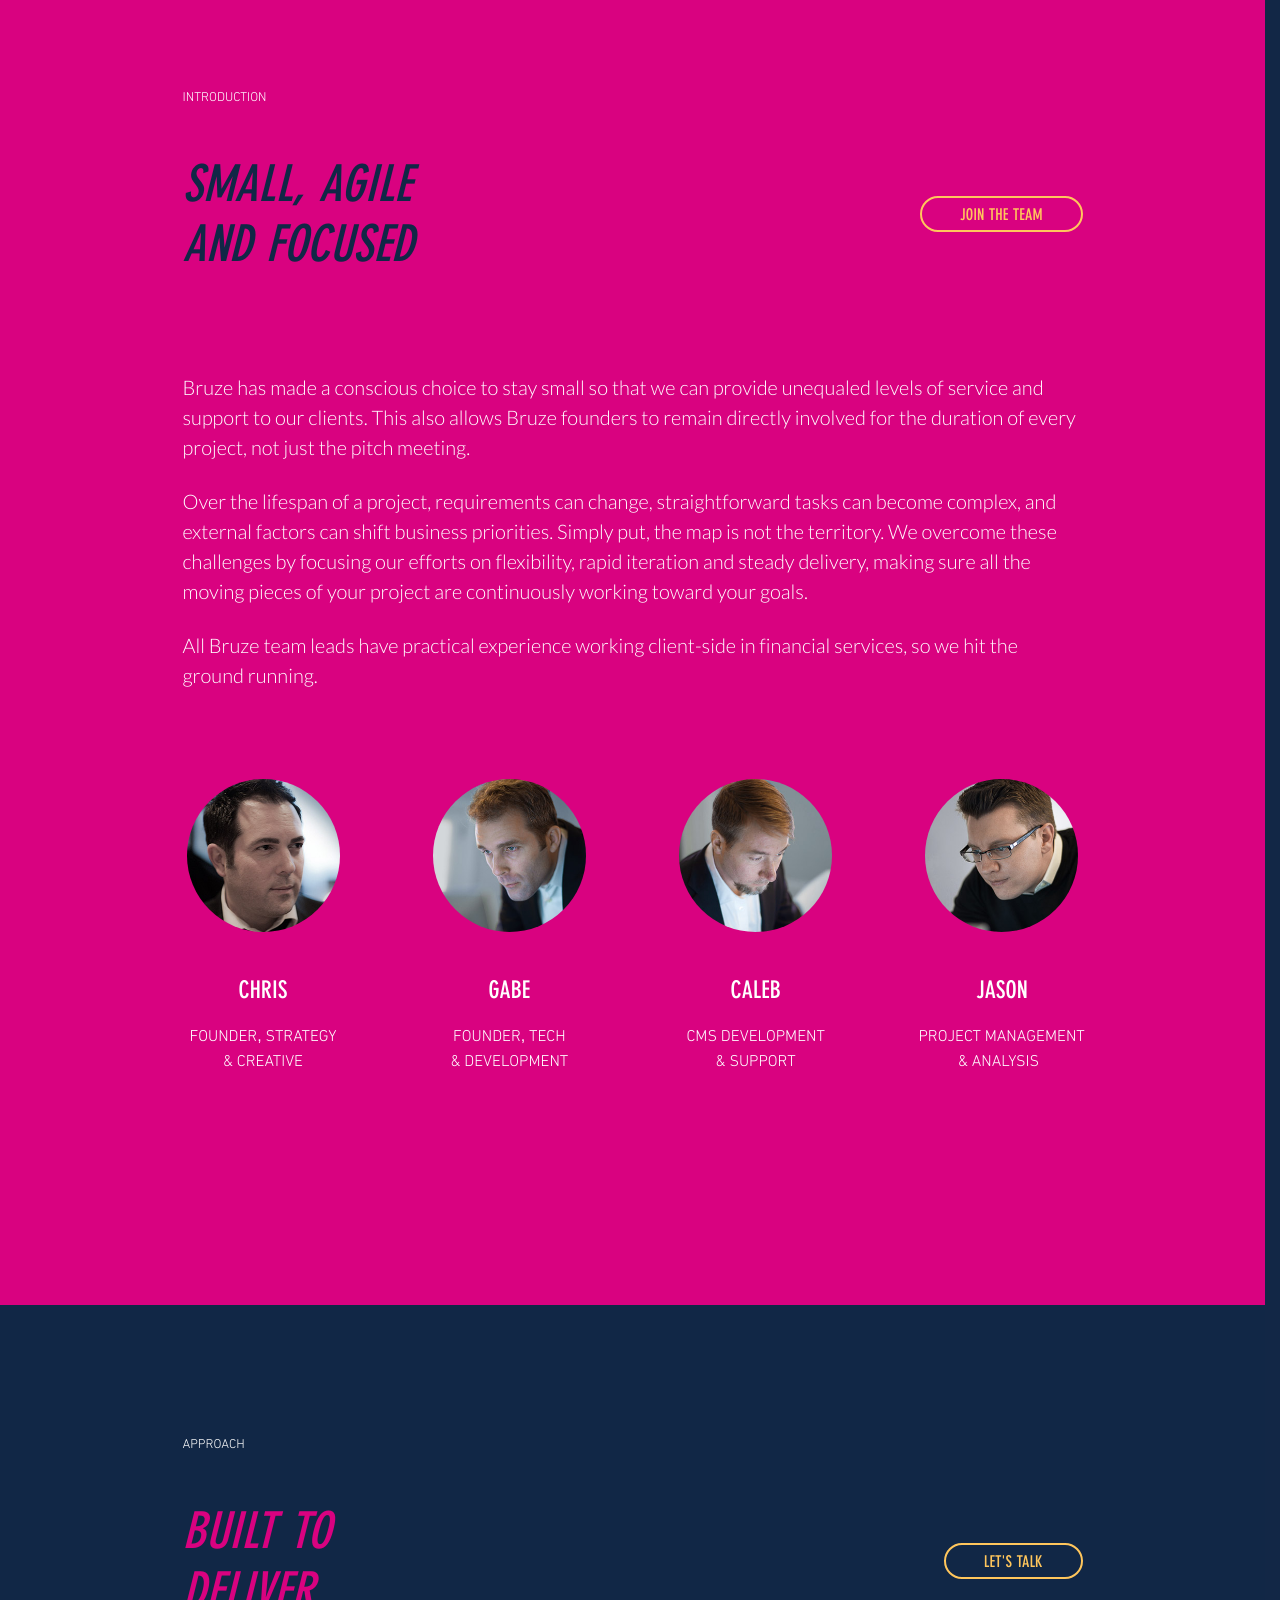
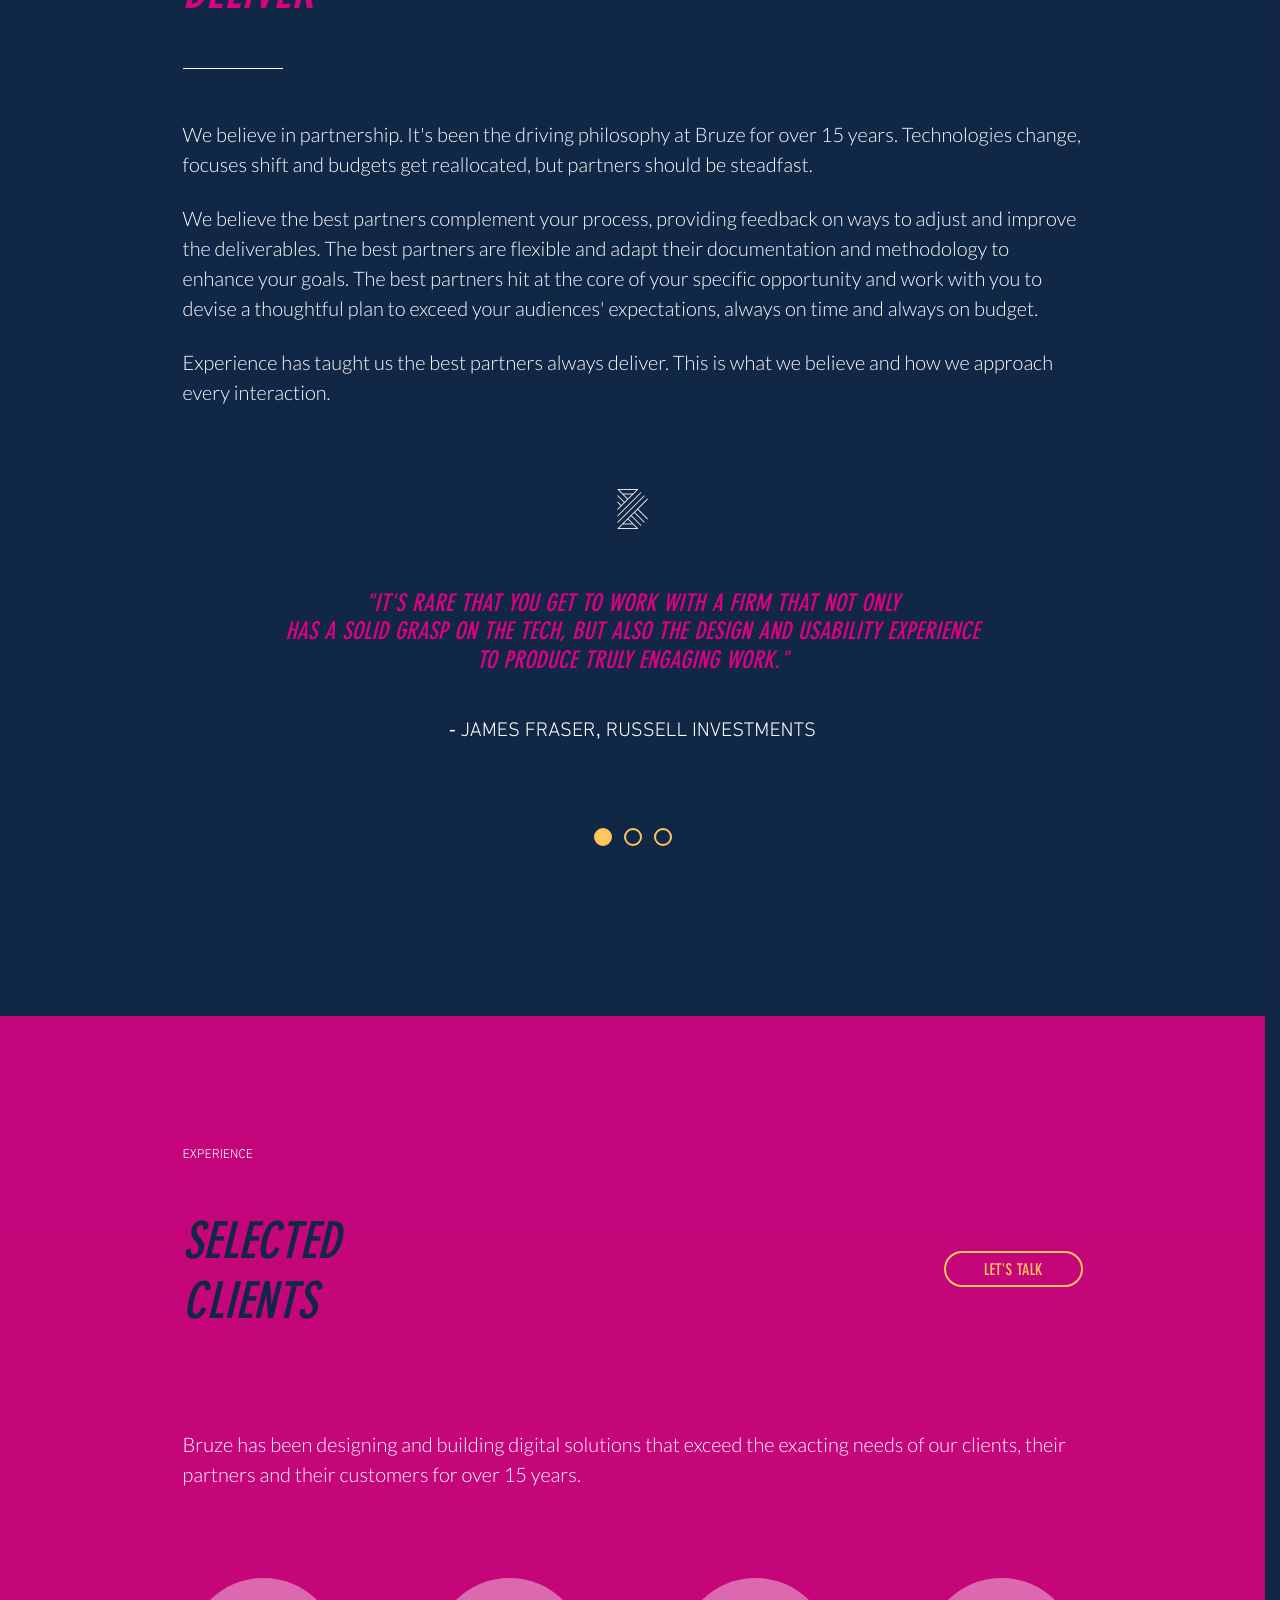
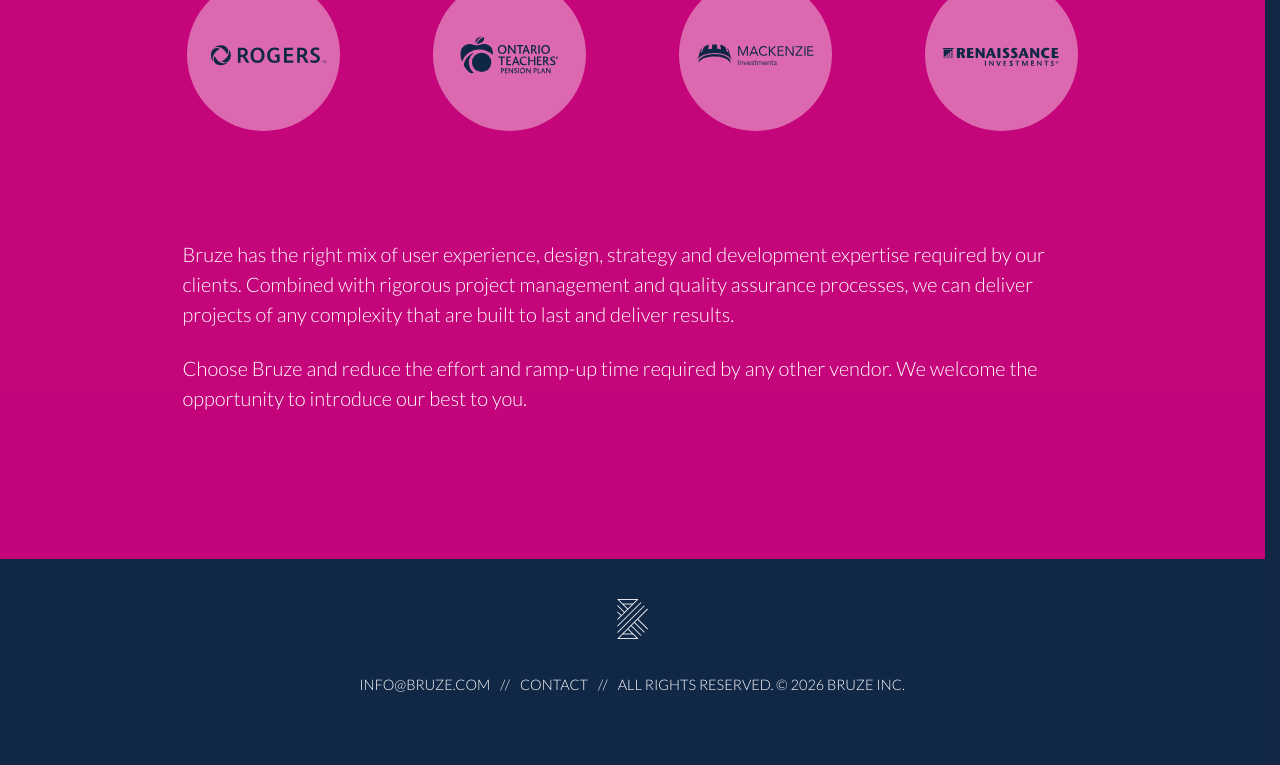
==== commit 462e8b51: "removing the scrollbar  adjustment for modals because no longer needed" ====
--- a/index.html
+++ b/index.html
@@ -132,7 +132,7 @@
         function freeze() { 
             var scrollbarWidth = window.innerWidth - document.documentElement.clientWidth;
             $("body").addClass("freeze").css({
-                paddingRight: scrollbarWidth + 'px'
+                // paddingRight: scrollbarWidth + 'px'
             })
             $('.vertical-centering-line').css({
                 'left': 'calc(50% - calc((' + scrollbarWidth + 'px)/2))'
@@ -141,7 +141,7 @@
         function thaw() {
             var scrollbarWidth = window.innerWidth - document.documentElement.clientWidth;
             $("body").removeClass("freeze").css({
-                paddingRight: 0
+                // paddingRight: 0
             })
             $('.vertical-centering-line').css({
                 'left': 'calc(50% - calc((' + scrollbarWidth + 'px)/2))'
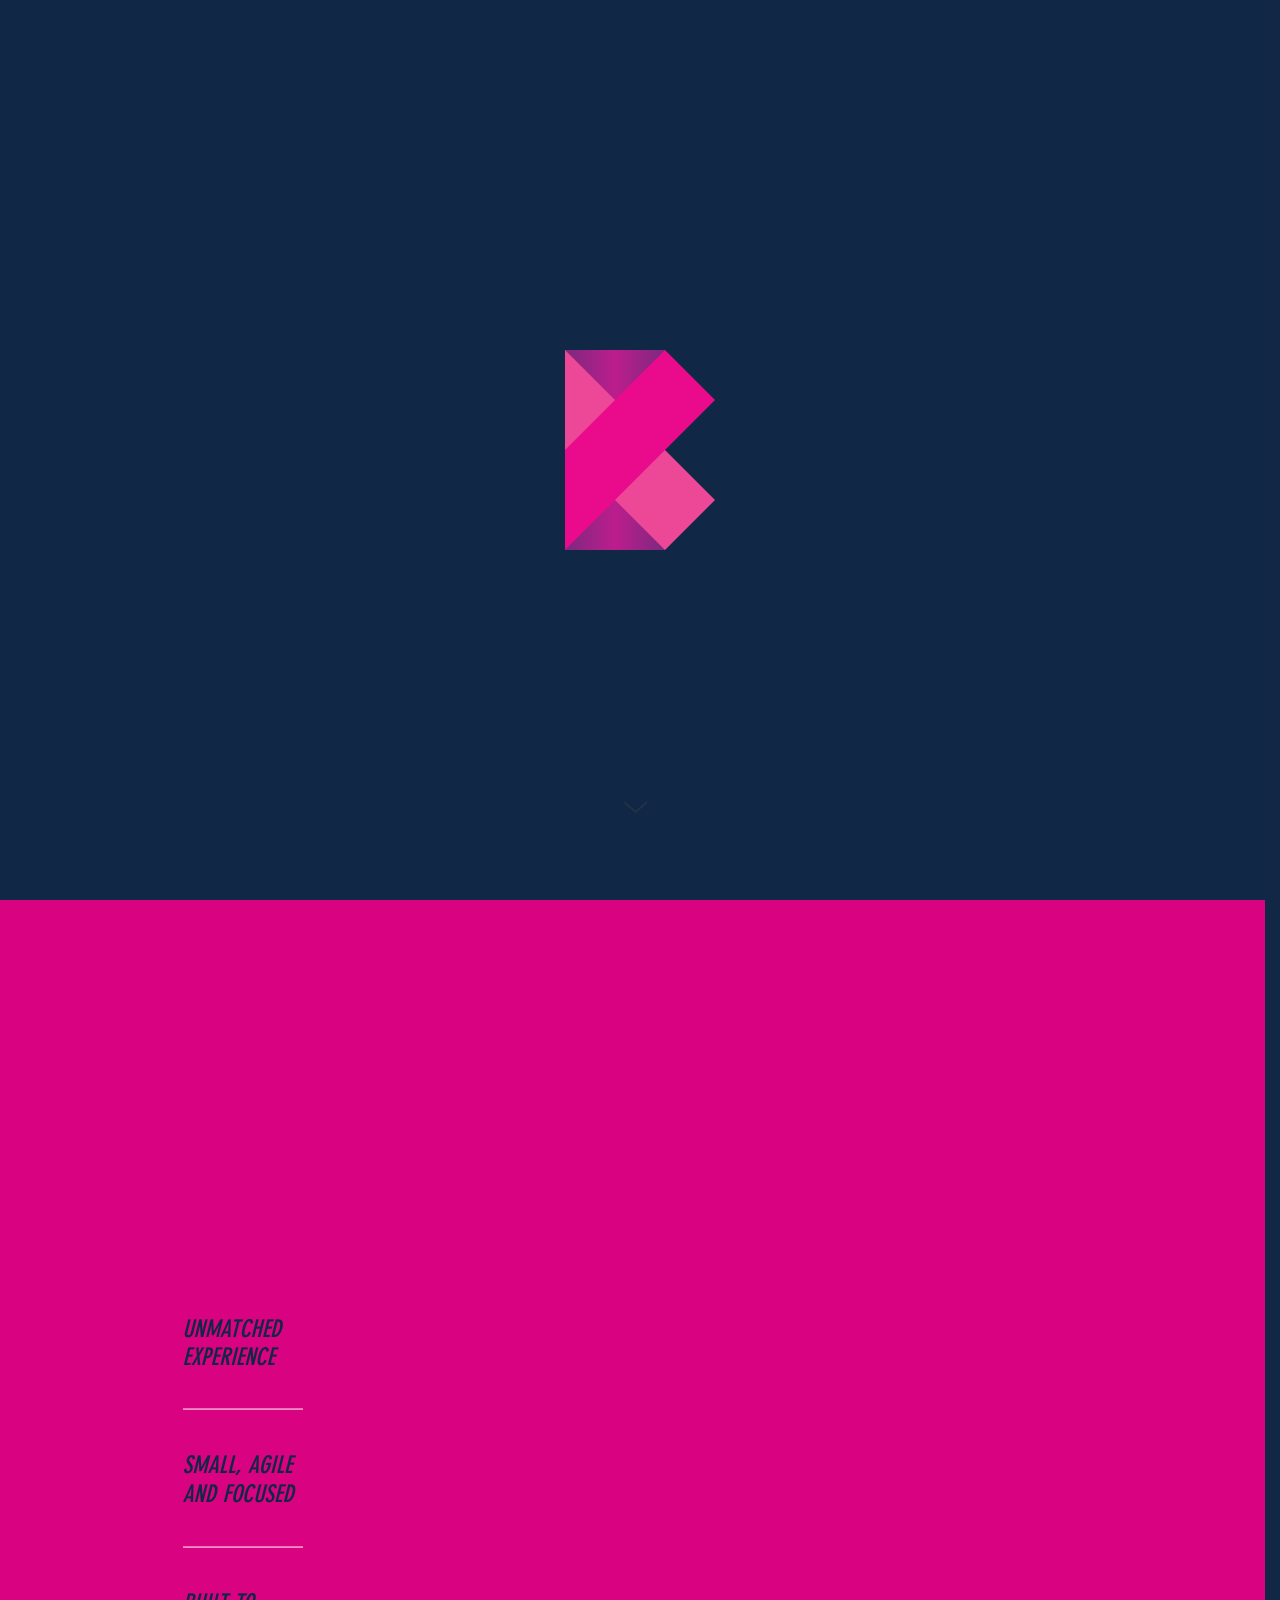
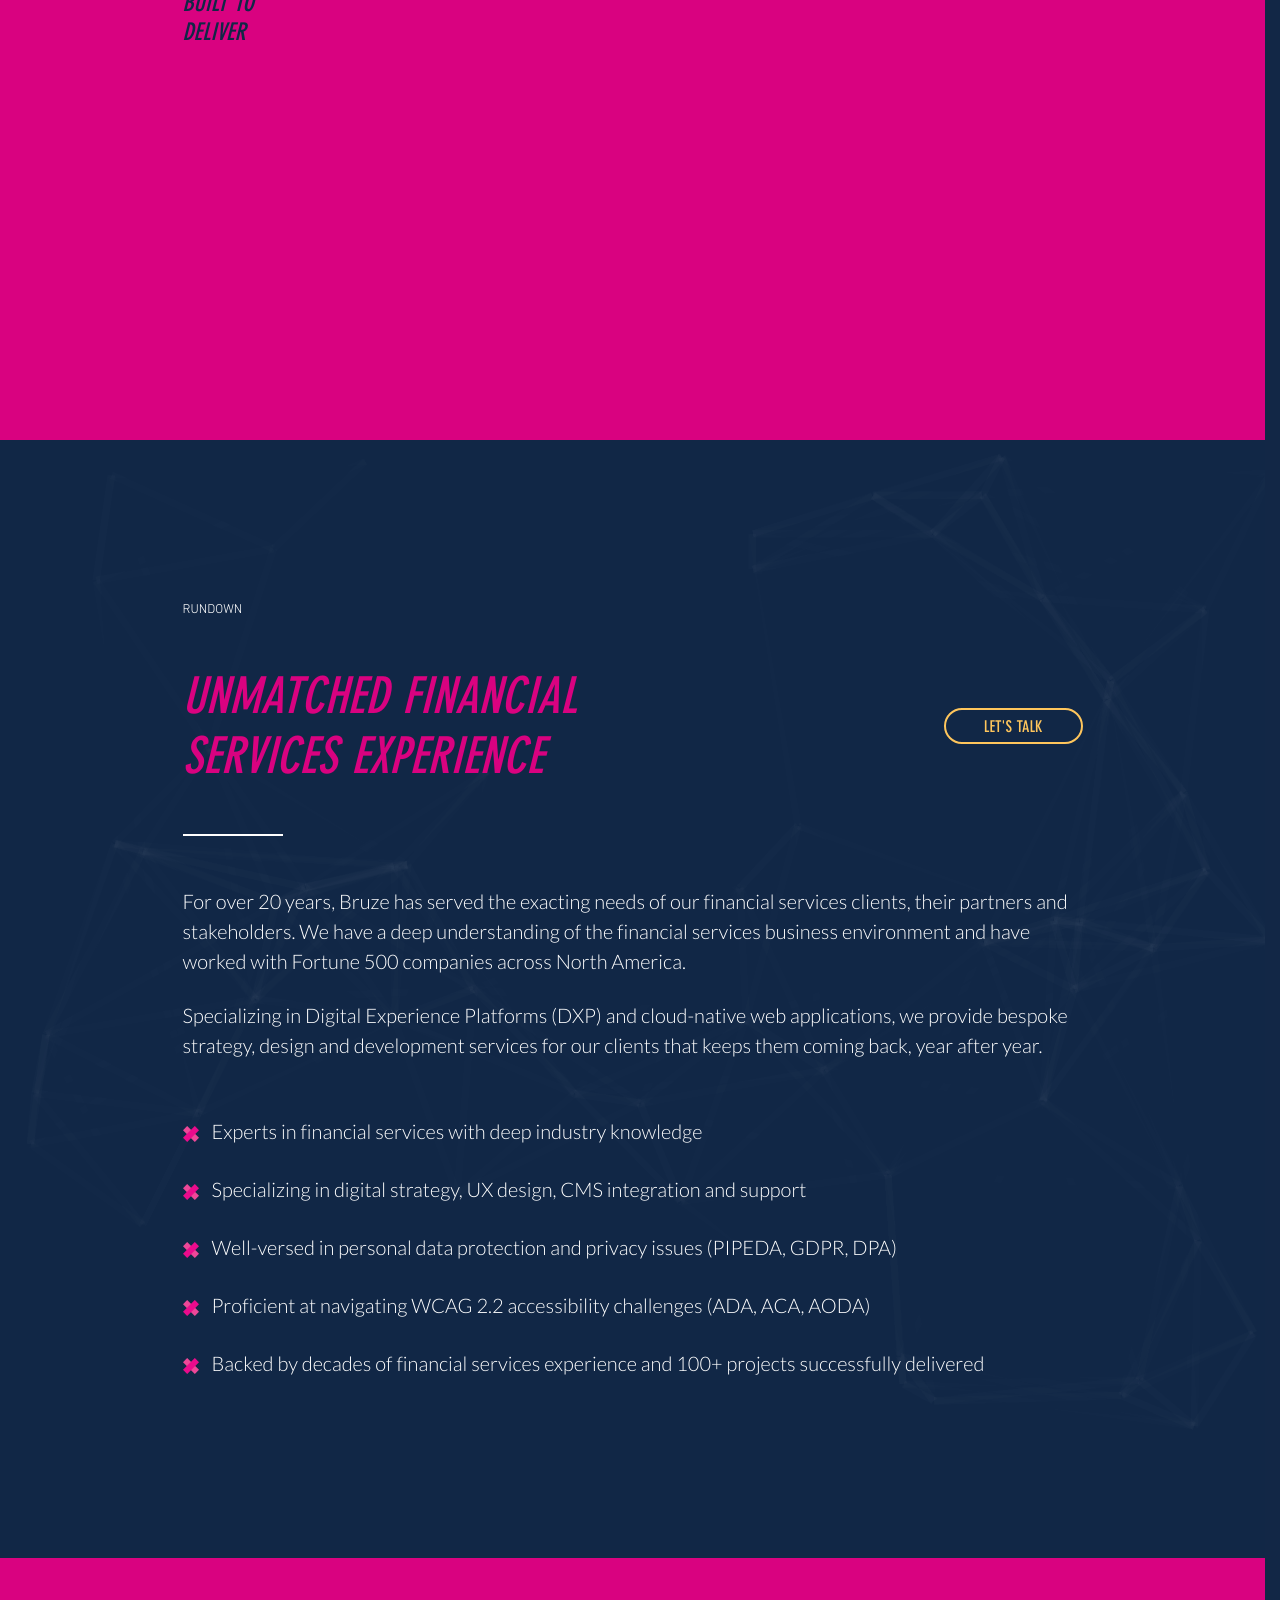
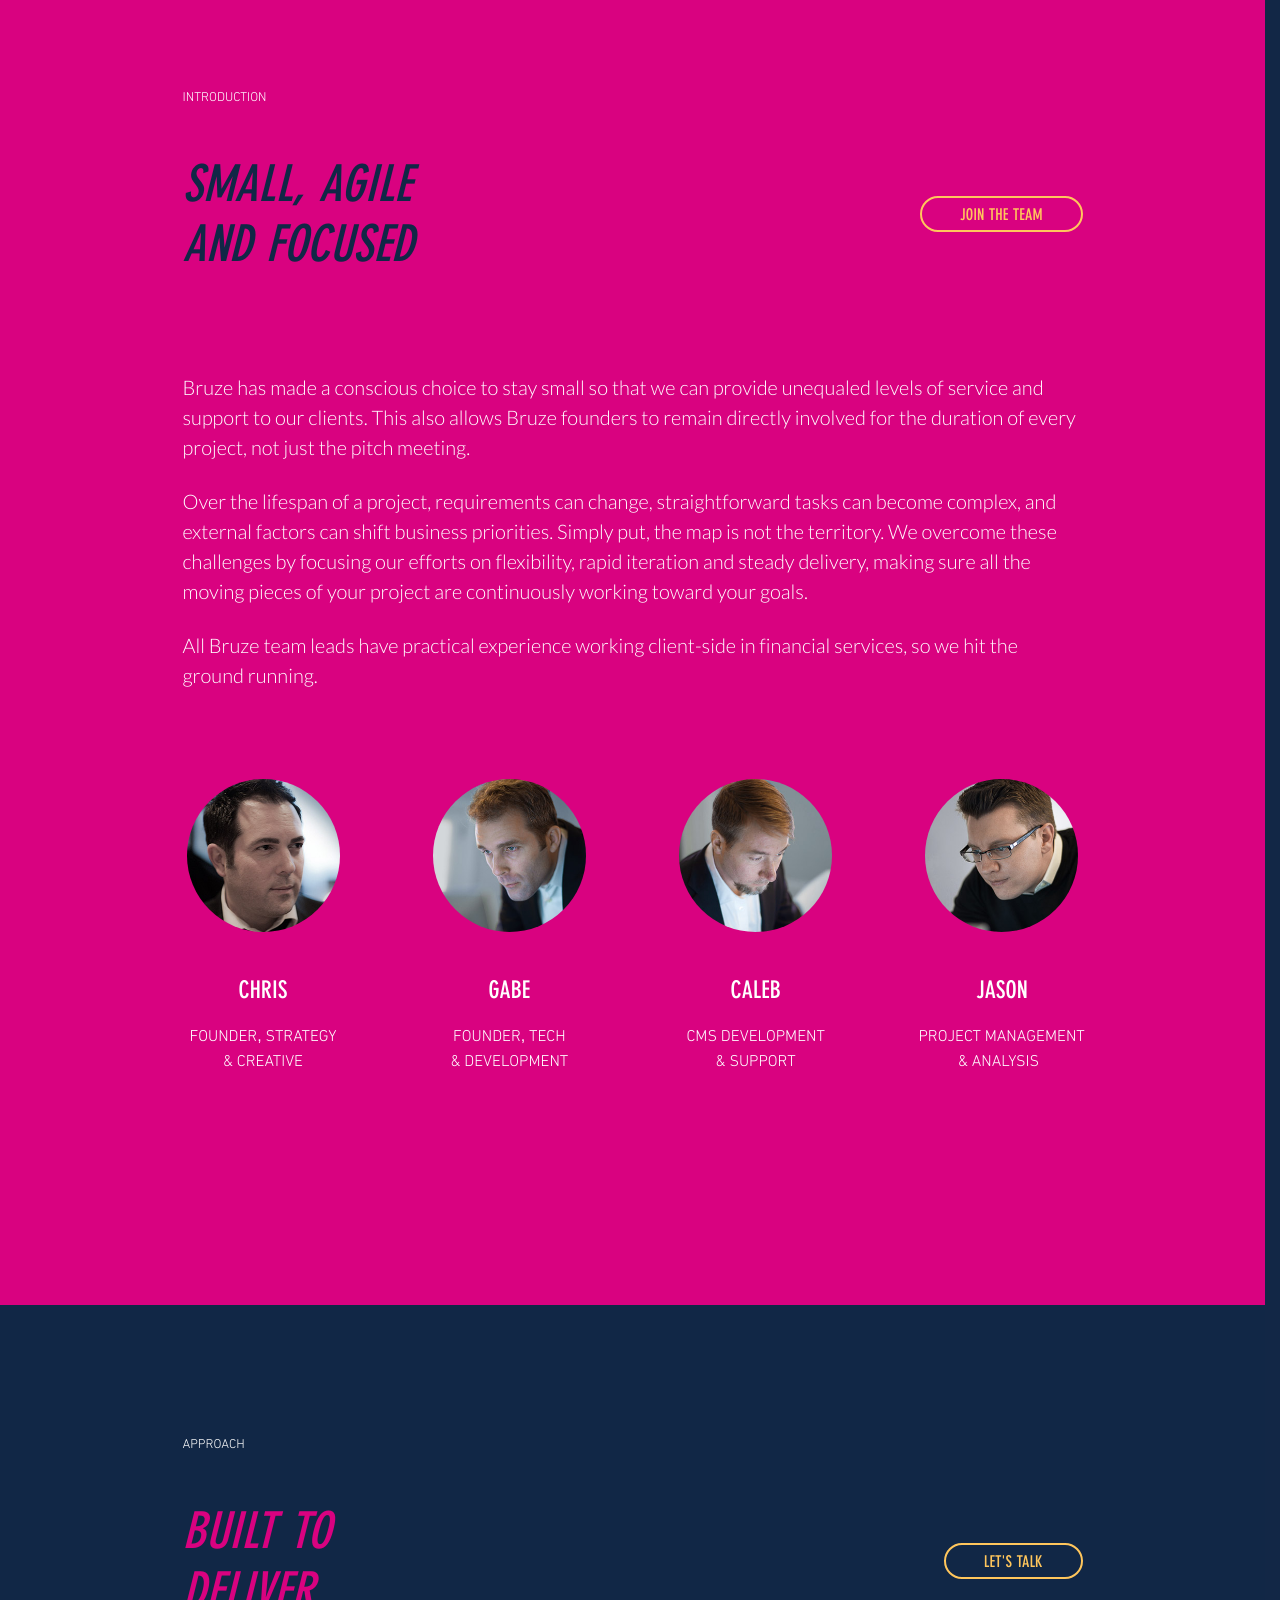
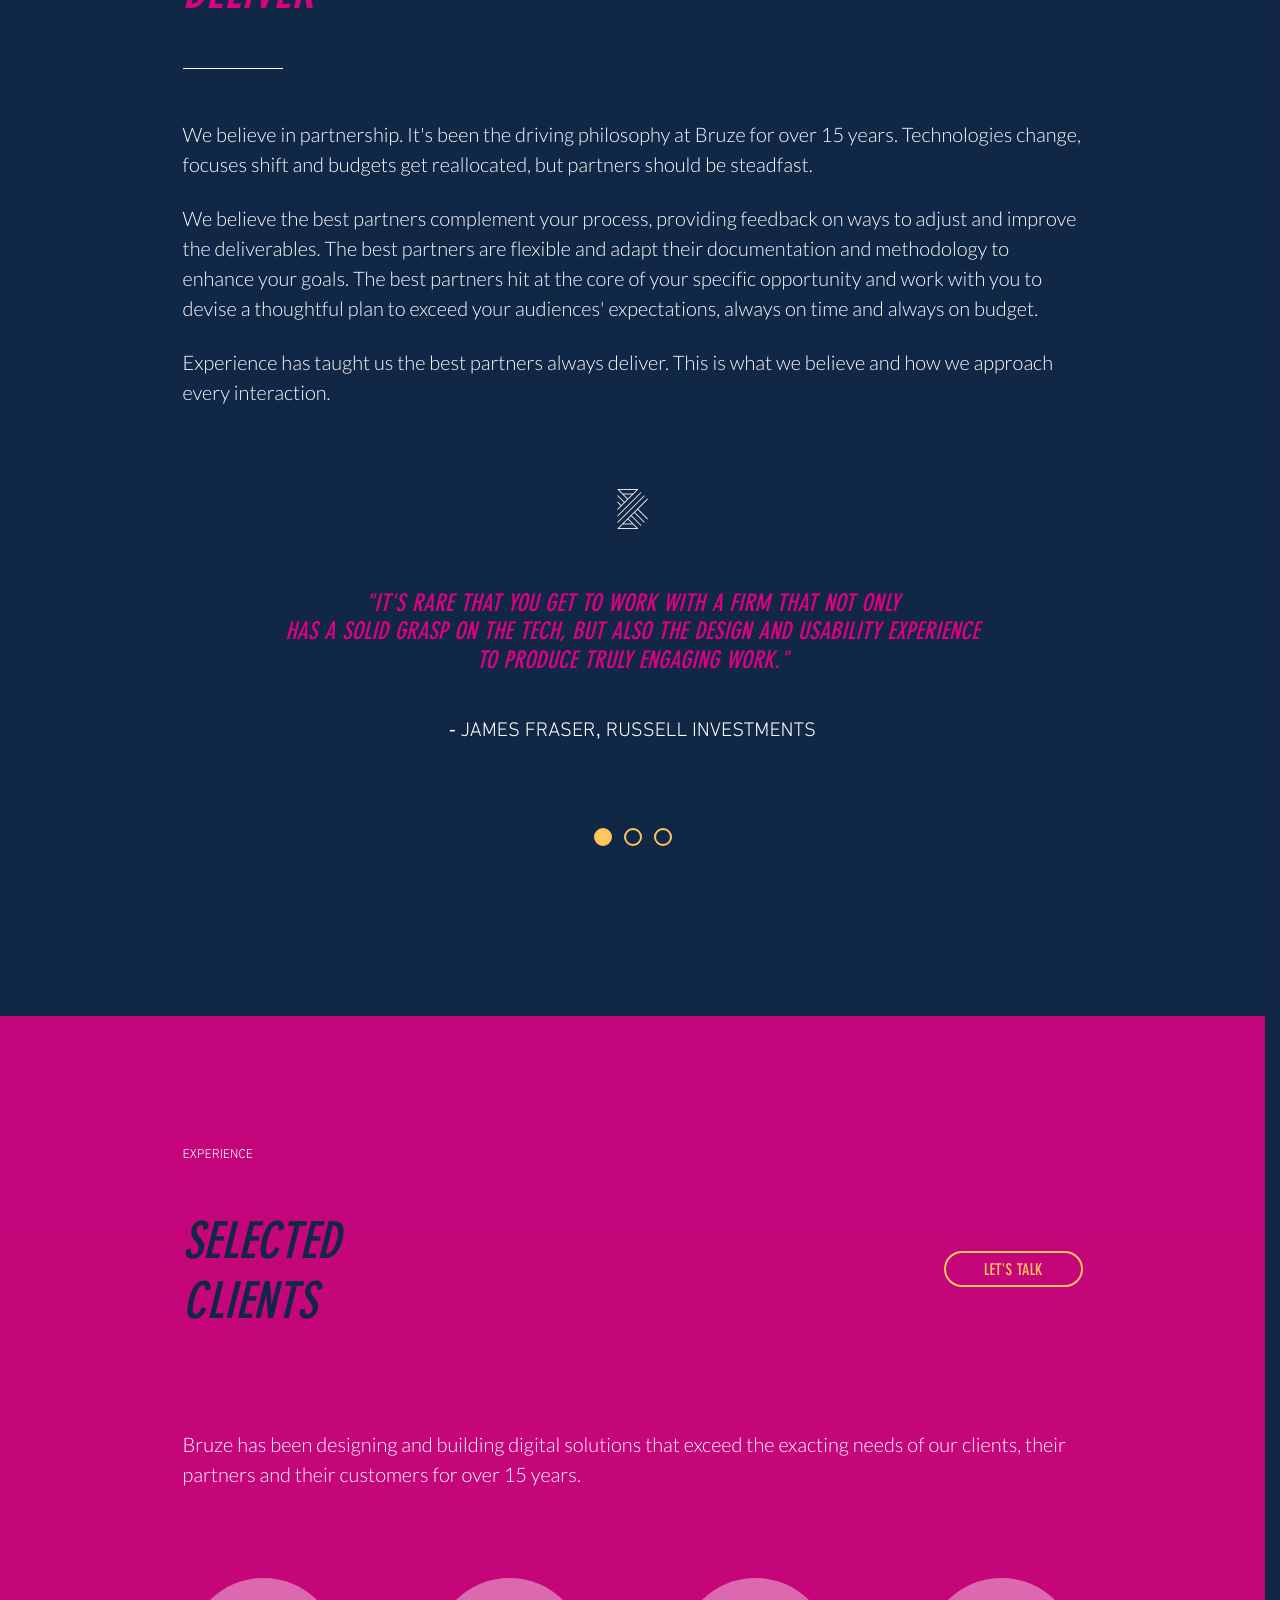
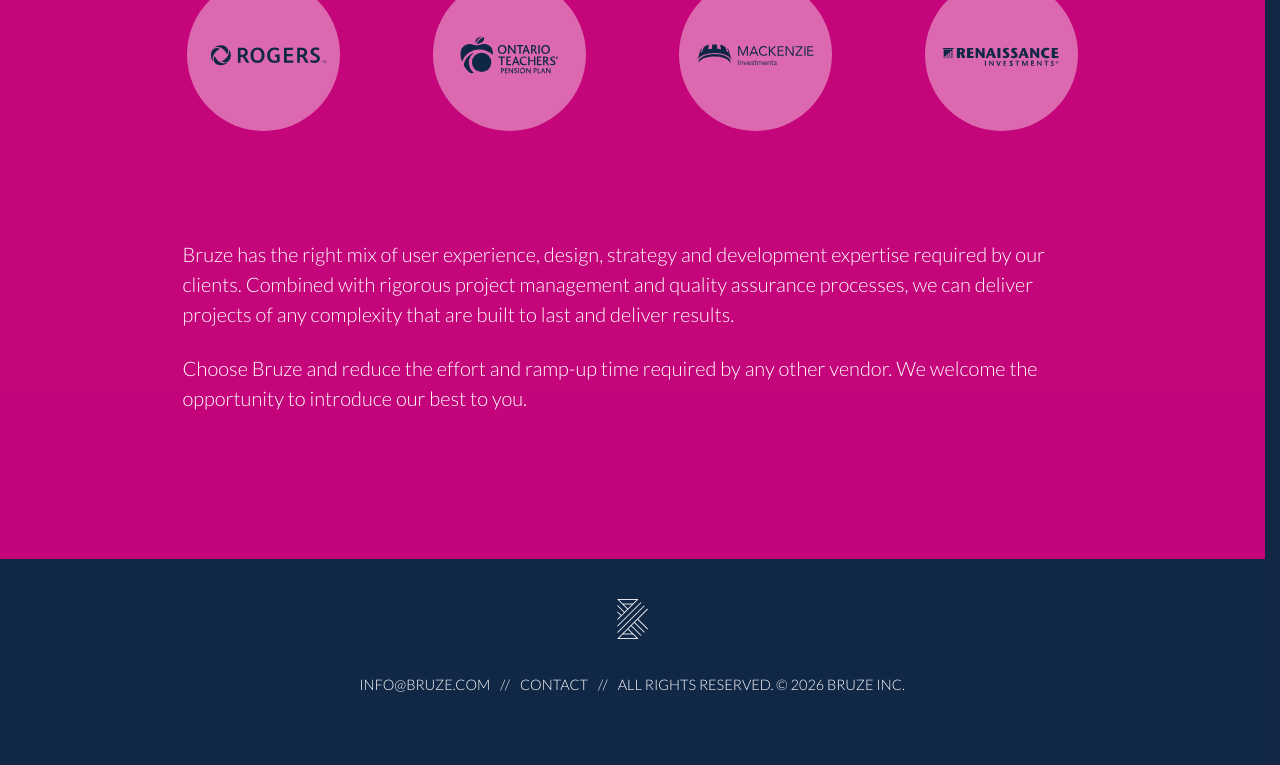
==== commit dad33dd1: "while hiding reCaptch badge, displaying  captcha mention just below the submit button" ====
--- a/index.html
+++ b/index.html
@@ -1669,9 +1669,12 @@
                                         </div>
                                         </div>
                                         <div class="lfr-ddm-form-pagination-controls">
-                                        <button class="float-right lfr-ddm-form-submit btn btn-primary" type="submit">Submit</button>
+                                            <button class="float-right lfr-ddm-form-submit btn btn-primary" type="submit">Submit</button>
+                                
                                         </div>
-                                    </div>
+                                        <p class="recaptcha-note">This site is protected by reCAPTCHA and the Google
+                                        <a href="https://policies.google.com/privacy" target="_blank" rel="noopener">Privacy Policy</a> and
+                                        <a href="https://policies.google.com/terms" target="_blank" rel="noopener">Terms of Service</a> apply.</p>
                                     </div>
                                 </div>
                                 </div>
@@ -1870,7 +1873,11 @@
                         <div class="lfr-ddm-form-pagination-controls">
                           <button class="float-right lfr-ddm-form-submit btn btn-primary" type="submit">Submit</button>
                         </div>
-                        <input type="hidden" name="form" value="join">
+                            <p class="recaptcha-note">This site is protected by reCAPTCHA and the Google
+                                    <a href="https://policies.google.com/privacy" target="_blank" rel="noopener">Privacy Policy</a> and
+                                    <a href="https://policies.google.com/terms" target="_blank" rel="noopener">Terms of Service</a> apply.</p>
+                            <input type="hidden" name="form" value="join">
+              
                         <div class="hp-field" aria-hidden="true">
                         <label>Leave this field empty
                             <input type="text" name="hp_website" tabindex="-1" autocomplete="off">
--- a/css/template-styles.css
+++ b/css/template-styles.css
@@ -1252,7 +1252,7 @@
     height: 40px;
     line-height: 39px;
     padding: 0px 38px 0px 38px;
-    margin-bottom:45px;
+    margin-bottom:1rem;
 
 }
 .contact-form button.btn.btn-primary.float-right[type="submit"],
@@ -3619,4 +3619,18 @@
   text-align: center;
   font: 400 16px/1.4 'Lato', sans-serif;
   color: #ffc65c;
+}
+.recaptcha-note {
+  margin: 1rem 0 2rem 0;
+  text-align: center;
+  font-family: 'Lato', sans-serif;
+  font-size: 12px;
+  line-height: 1.4;
+  color: #d90280;
+}
+.recaptcha-note a {
+    font-family: 'Lato', sans-serif;
+  color: inherit;
+  text-decoration: underline;
+  text-underline-offset: 2px;
 }
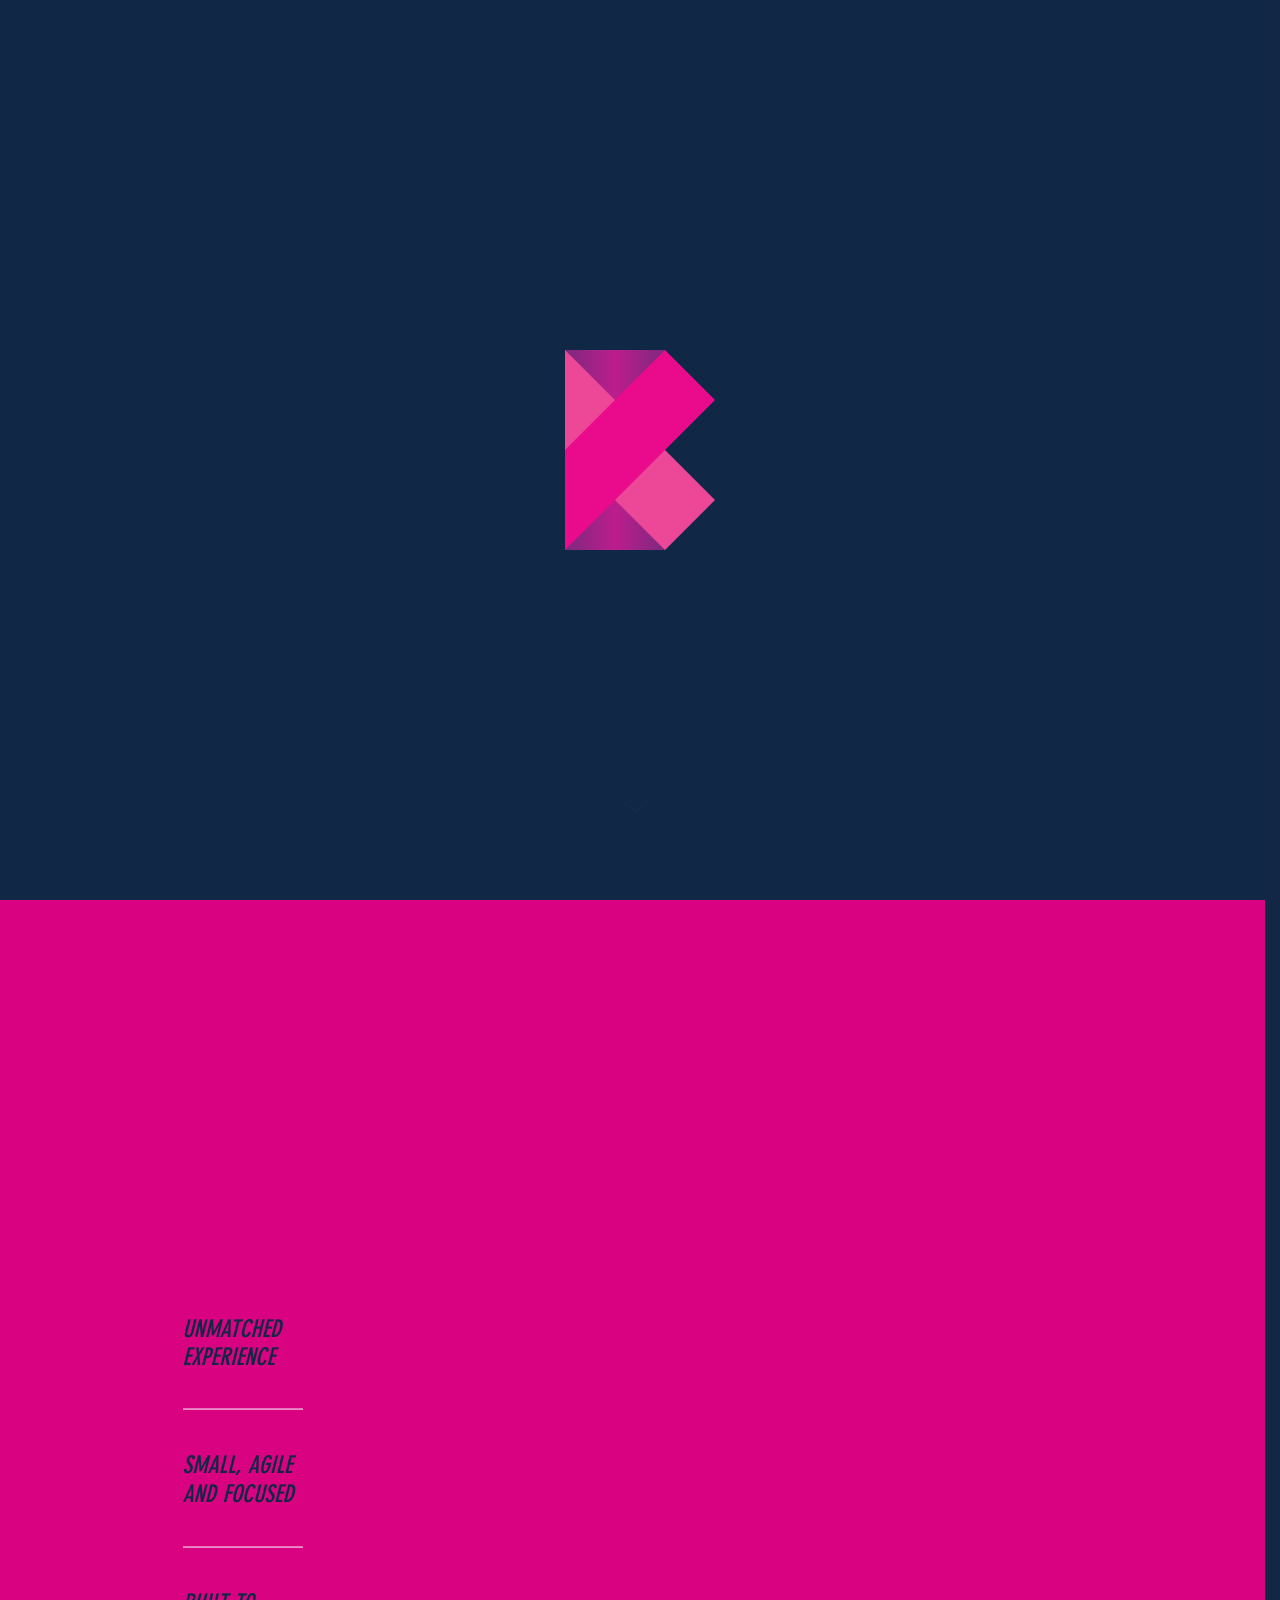
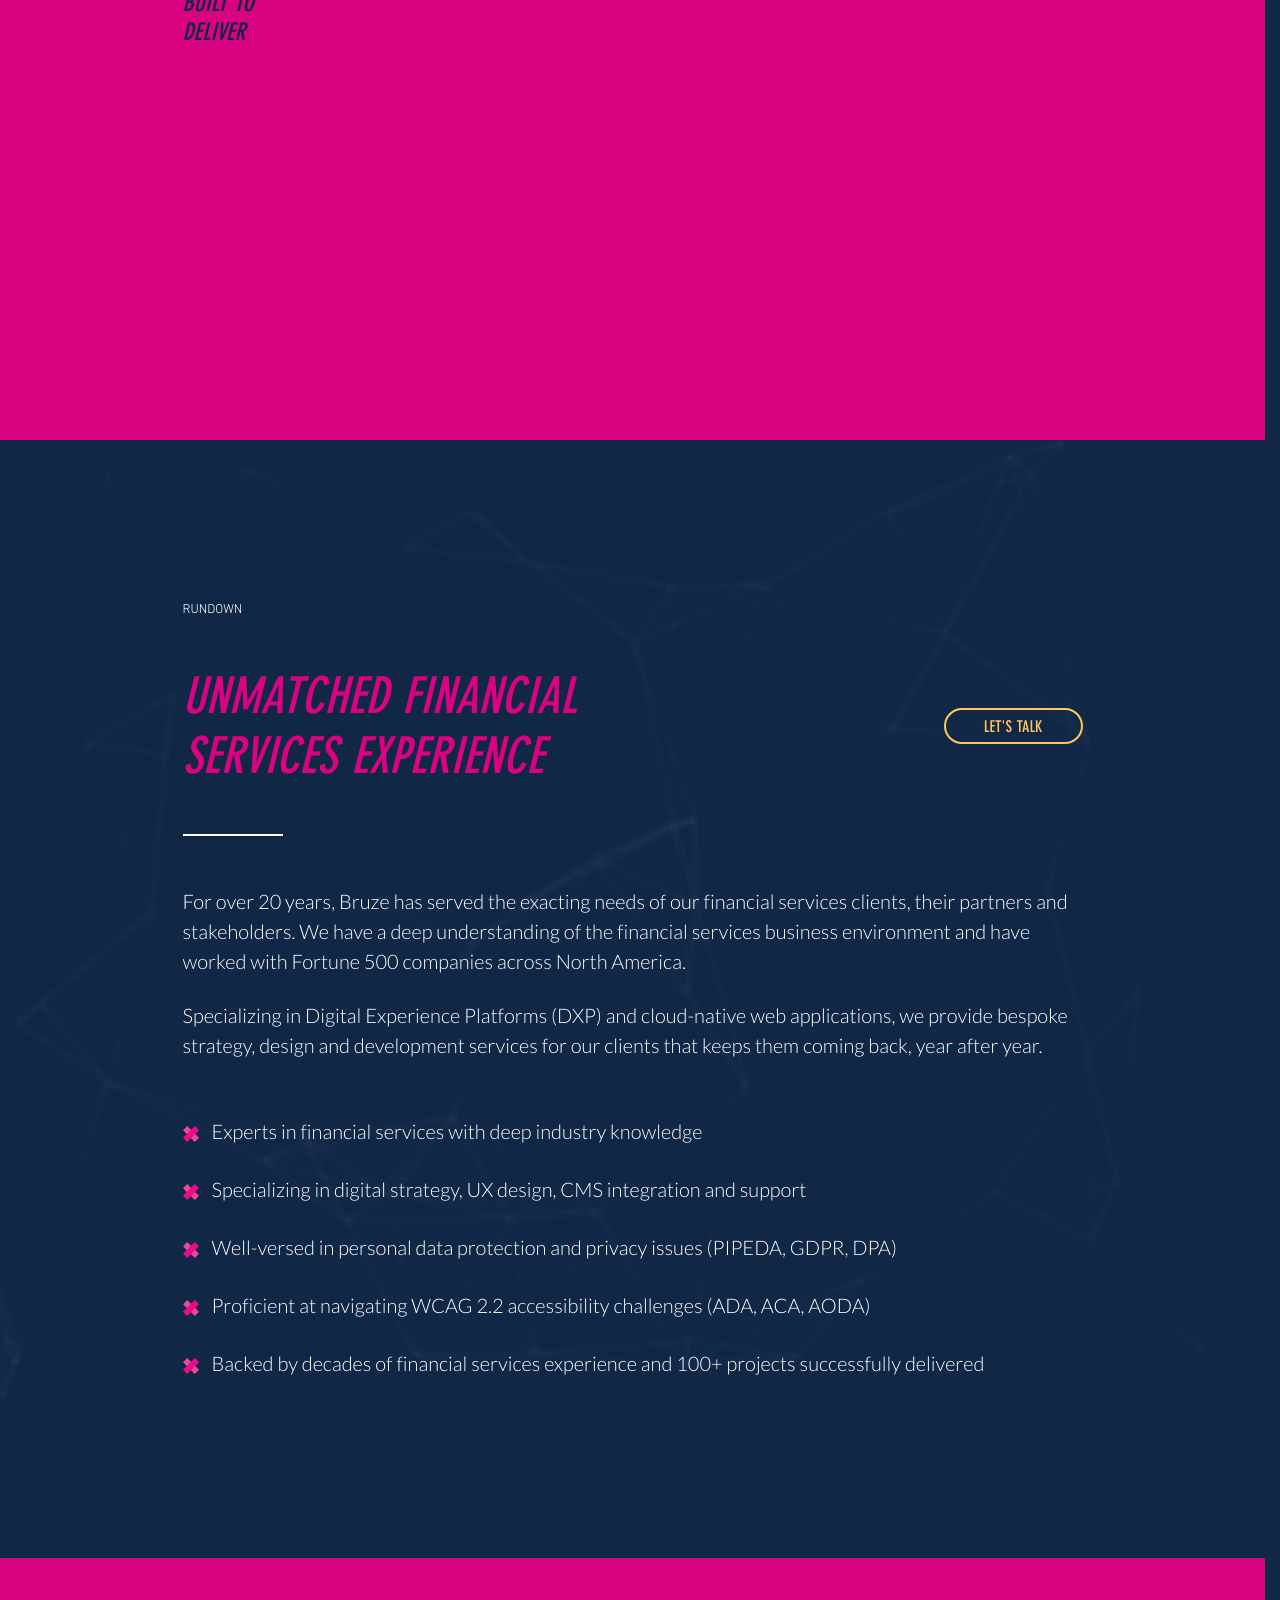
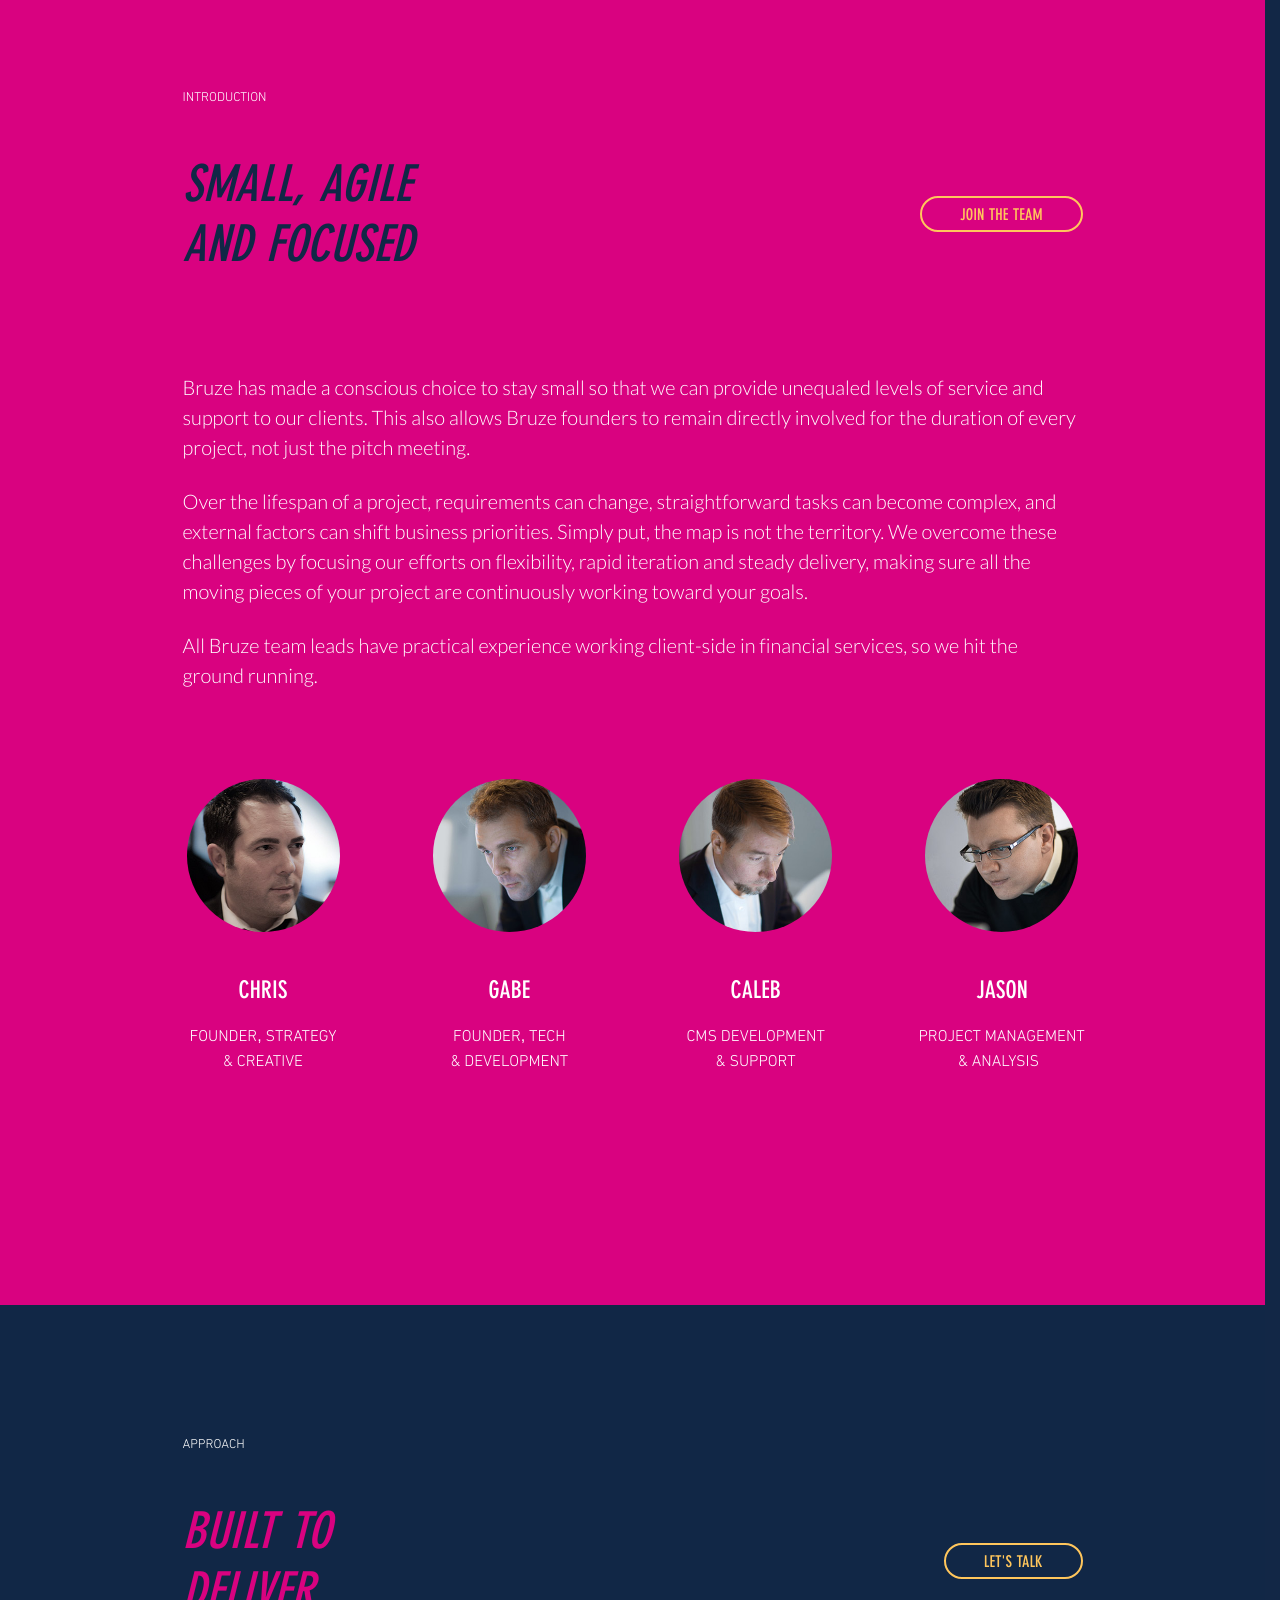
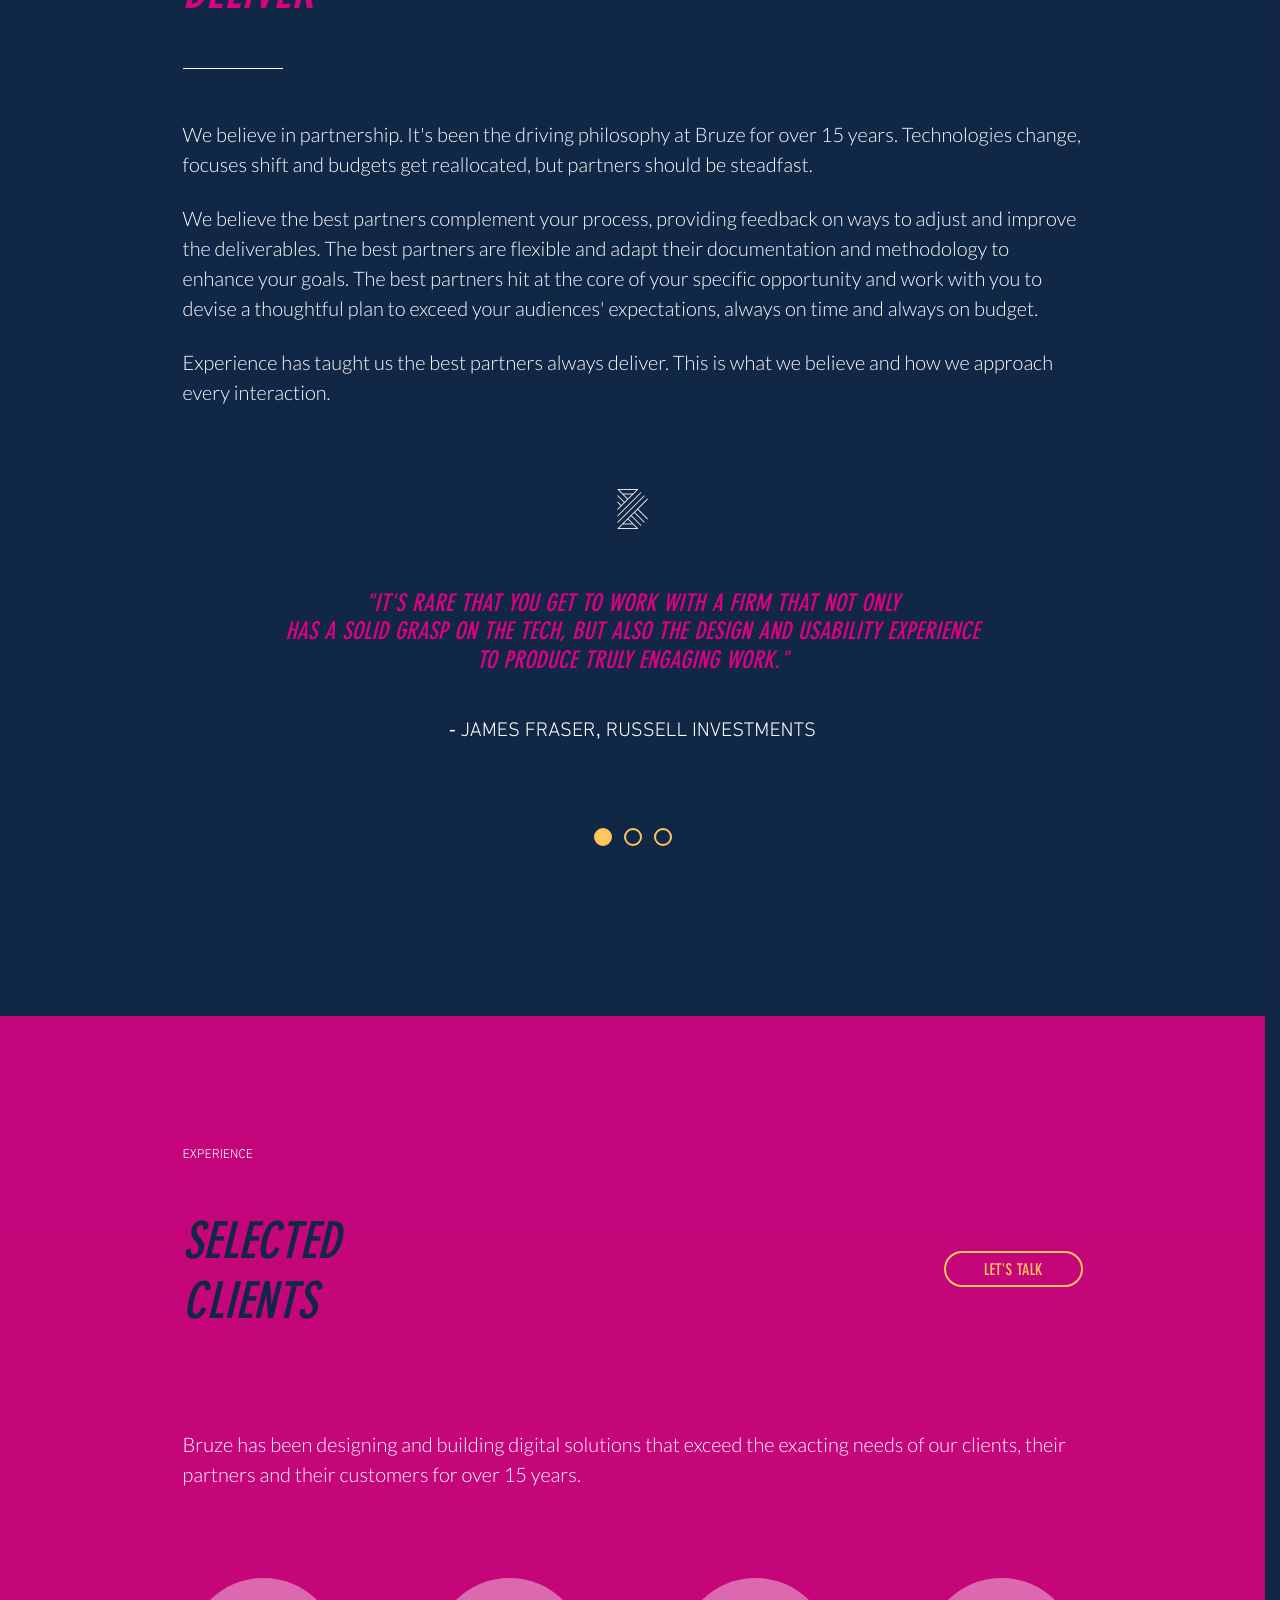
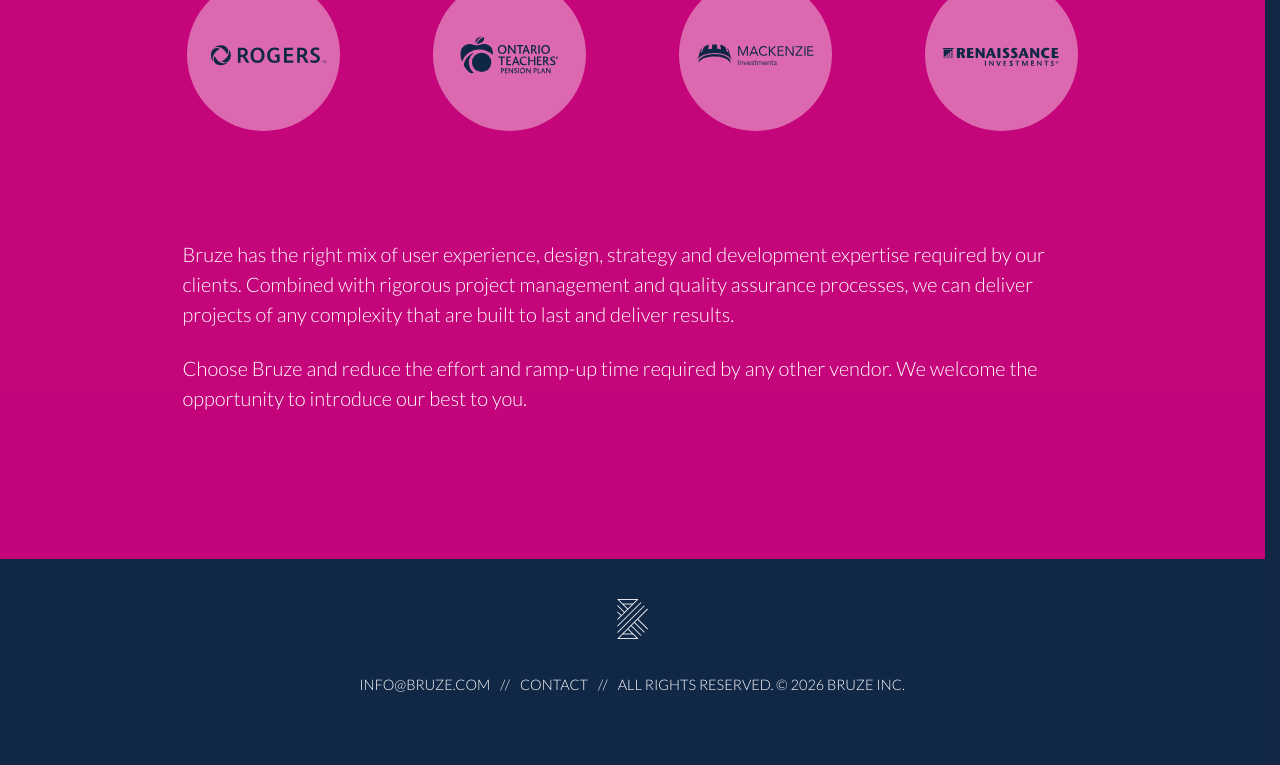
==== commit d626d25a: "cleaning up indents" ====
--- a/index.html
+++ b/index.html
@@ -713,124 +713,127 @@
                     <div class="button join-team join-team-desktop"><a href="#">JOIN THE TEAM</a></div>
                 </div>
                 <div class="line"></div>
-                <div class="team-article"><p>Bruze has made a conscious choice to stay small so that we can provide unequaled levels of service and support to our clients. This also allows Bruze founders to remain directly involved for the duration of every project, not just the pitch meeting.</p><p>Over the lifespan of a project, requirements can change, straightforward tasks can become complex, and external factors can shift business priorities. Simply put, the map is not the territory. We overcome these challenges by focusing our efforts on flexibility, rapid iteration and steady delivery, making sure all the moving pieces of your project are continuously working toward your goals.</p><p>All Bruze team leads have practical experience working client-side in financial services, so we hit the ground running.</p></div>
+                <div class="team-article">
+                    <p>Bruze has made a conscious choice to stay small so that we can provide unequaled levels of service and support to our clients. This also allows Bruze founders to remain directly involved for the duration of every project, not just the pitch meeting.</p><p>Over the lifespan of a project, requirements can change, straightforward tasks can become complex, and external factors can shift business priorities. Simply put, the map is not the territory. We overcome these challenges by focusing our efforts on flexibility, rapid iteration and steady delivery, making sure all the moving pieces of your project are continuously working toward your goals.</p>
+                    <p>All Bruze team leads have practical experience working client-side in financial services, so we hit the ground running.</p>
+                </div>
                 <ul class="row" id="team-leads">
-                                <li class="col-xs-12 col-sm-6 col-md-6 col-lg-3 no-focus">
-                                    <a href="#" aria-label="Open profile of Christopher Blyth">
-                                        <span style="background-image:url('images/chris.jpg')"></span>
-                                        <strong>CHRIS</strong>
-                                        <p class="job-position">FOUNDER, STRATEGY<br>& CREATIVE</p>
+                    <li class="col-xs-12 col-sm-6 col-md-6 col-lg-3 no-focus">
+                        <a href="#" aria-label="Open profile of Christopher Blyth">
+                            <span style="background-image:url('images/chris.jpg')"></span>
+                            <strong>CHRIS</strong>
+                            <p class="job-position">FOUNDER, STRATEGY<br>& CREATIVE</p>
+                        </a>
+                        <!-- // overlay bios // -->
+                        <div class="team-member-card">
+                            <div class="member-scroller">
+                                <div class="team-member-card-x">
+                                    <a href="#" title="close" class="card-x"><span>&times;</span>
                                     </a>
-                                <!-- // overlay bios // -->
-                             <div class="team-member-card">
-                                <div class="member-scroller">
-                                    <div class="team-member-card-x">
-                                        <a href="#" title="close" class="card-x"><span>&times;</span>
-                                        </a>
+                                </div>
+                                <div class="member-card-content-area">
+                                    <div class="team-member-info">
+                                        <div class="team-member-photo" 
+                                        style="background-image:url('images/chris.jpg')"></div>
+                                        <div class="team-member-info-text">
+                                            <strong>Christopher Blyth</strong>
+                                            <p>FOUNDER, STRATEGY<br>& CREATIVE</p>
+                                        </div>
                                     </div>
-                                    <div class="member-card-content-area">
-                                        <div class="team-member-info">
-                                            <div class="team-member-photo" 
-                                            style="background-image:url('images/chris.jpg')"></div>
-                                            <div class="team-member-info-text">
-                                                <strong>Christopher Blyth</strong>
-                                                <p>FOUNDER, STRATEGY<br>& CREATIVE</p>
-                                            </div>
+                                    <div class="team-member-bio">
+                                        <p>Christopher&nbsp;Blyth has over 20 years of experience in the financial services industry and a record of outstanding results in brand management, creative execution, strategy, and the marketing of intangibles such as value, trust, and integrity.</p><p>Comfortable working at the executive level, Chris has sat on executive and strategic planning committees, global design boards and brings proven leadership competencies, sound judgment, and solid strategy development experience with a commitment to achieving client goals.</p>
+                                    </div>
+                                </div>  
+                            <div>      
+                        </div>
+                    </li>
+                    <li class="col-xs-12 col-sm-6 col-md-6 col-lg-3 no-focus">
+                        <a href="#" aria-label="Open profile of Gabriel Logan-Wright">
+                            <span style="background-image:url('images/gabe.jpg')"></span>
+                            <strong>GABE</strong>
+                            <p class="job-position">FOUNDER, TECH<br>& DEVELOPMENT</p>
+                        </a>
+                        <!-- // overlay bios // -->
+                        <div class="team-member-card">
+                            <div class="member-scroller">
+                                <div class="team-member-card-x">
+                                    <a href="#" title="close" class="card-x"><span>&times;</span>
+                                    </a>
+                                </div>
+                                <div class="member-card-content-area">
+                                    <div class="team-member-info">
+                                        <div class="team-member-photo" 
+                                        style="background-image:url('images/gabe.jpg')"></div>
+                                        <div class="team-member-info-text">
+                                            <strong>Gabriel Logan-Wright</strong>
+                                            <p>FOUNDER, TECH<br>& DEVELOPMENT</p>
                                         </div>
-                                        <div class="team-member-bio">
-                                        <p>Christopher&nbsp;Blyth has over 20 years of experience in the financial services industry and a record of outstanding results in brand management, creative execution, strategy, and the marketing of intangibles such as value, trust, and integrity.</p><p>Comfortable working at the executive level, Chris has sat on executive and strategic planning committees, global design boards and brings proven leadership competencies, sound judgment, and solid strategy development experience with a commitment to achieving client goals.</p>
+                                    </div>
+                                    <div class="team-member-bio">
+                                    <p>Gabriel Logan-Wright is a seasoned development and multimedia professional with over 20 years experience building, architecting and delivering complex projects, from concept to implementation, within the financial services industry.</p><p>Using both current and emerging web technologies, Gabriel brings agility, flexibility, commitment to innovation, and cost-effective implementation solutions to all initiatives; strengths that have been put to good use in the successful delivery of hundreds of projects for our clients.</p>
+                                    </div>
+                                </div>  
+                            <div>      
+                        </div>
+                    </li>
+                    <li class="col-xs-12 col-sm-6 col-md-6 col-lg-3 no-focus">
+                        <a href="#" aria-label="Open profile of Caleb Hamilton">
+                            <span style="background-image:url('images/caleb.jpg')"></span>
+                            <strong>CALEB</strong>
+                            <p class="job-position">CMS DEVELOPMENT<br>& SUPPORT</p>
+                        </a>
+                        <!-- // overlay bios // -->
+                        <div class="team-member-card">
+                            <div class="member-scroller">
+                                <div class="team-member-card-x">
+                                    <a href="#" title="close" class="card-x"><span>&times;</span>
+                                    </a>
+                                </div>
+                                <div class="member-card-content-area">
+                                    <div class="team-member-info">
+                                        <div class="team-member-photo" 
+                                        style="background-image:url('images/caleb.jpg')"></div>
+                                        <div class="team-member-info-text">
+                                            <strong>Caleb Hamilton</strong>
+                                            <p>CMS DEVELOPMENT<br>& SUPPORT</p>
                                         </div>
-                                    </div>  
-                                <div>      
-                            </div>
-                                </li>
-                                <li class="col-xs-12 col-sm-6 col-md-6 col-lg-3 no-focus">
-                                    <a href="#" aria-label="Open profile of Gabriel Logan-Wright">
-                                        <span style="background-image:url('images/gabe.jpg')"></span>
-                                        <strong>GABE</strong>
-                                        <p class="job-position">FOUNDER, TECH<br>& DEVELOPMENT</p>
+                                    </div>
+                                    <div class="team-member-bio">
+                                    <p>Caleb Hamilton is responsible for Front-end and CMS development, as well as our Client Support Channel. With over 10 years of experience in developing and supporting a broad range of technologies and systems, Caleb continually ensures that client support metrics and project deliverables are top notch.</p><p>As fanatical about issue resolution and client communication as he is development, Caleb fosters a level of trust and partnership with stakeholders that goes far beyond just code and tickets.</p>
+                                    </div>
+                                </div>  
+                            <div>      
+                        </div>
+                    </li>
+                    <li class="col-xs-12 col-sm-6 col-md-6 col-lg-3 no-focus">
+                        <a href="#" aria-label="Open profile of Jason Maxwell">
+                            <span style="background-image:url('images/jason.jpg')"></span>
+                            <strong>JASON</strong>
+                            <p class="job-position">PROJECT MANAGEMENT<br>& ANALYSIS</p>
+                        </a>
+                            <!-- // overlay bios // -->
+                            <div class="team-member-card">
+                            <div class="member-scroller">
+                                <div class="team-member-card-x">
+                                    <a href="#" title="close" class="card-x"><span>&times;</span>
                                     </a>
-                                <!-- // overlay bios // -->
-                             <div class="team-member-card">
-                                <div class="member-scroller">
-                                    <div class="team-member-card-x">
-                                        <a href="#" title="close" class="card-x"><span>&times;</span>
-                                        </a>
+                                </div>
+                                <div class="member-card-content-area">
+                                    <div class="team-member-info">
+                                        <div class="team-member-photo" 
+                                        style="background-image:url('images/jason.jpg')"></div>
+                                        <div class="team-member-info-text">
+                                            <strong>Jason Maxwell</strong>
+                                            <p>PROJECT MANAGEMENT<br>& ANALYSIS</p>
+                                        </div>
                                     </div>
-                                    <div class="member-card-content-area">
-                                        <div class="team-member-info">
-                                            <div class="team-member-photo" 
-                                            style="background-image:url('images/gabe.jpg')"></div>
-                                            <div class="team-member-info-text">
-                                                <strong>Gabriel Logan-Wright</strong>
-                                                <p>FOUNDER, TECH<br>& DEVELOPMENT</p>
-                                            </div>
-                                        </div>
-                                        <div class="team-member-bio">
-                                        <p>Gabriel Logan-Wright is a seasoned development and multimedia professional with over 20 years experience building, architecting and delivering complex projects, from concept to implementation, within the financial services industry.</p><p>Using both current and emerging web technologies, Gabriel brings agility, flexibility, commitment to innovation, and cost-effective implementation solutions to all initiatives; strengths that have been put to good use in the successful delivery of hundreds of projects for our clients.</p>
-                                        </div>
-                                    </div>  
-                                <div>      
-                            </div>
-                                </li>
-                                <li class="col-xs-12 col-sm-6 col-md-6 col-lg-3 no-focus">
-                                    <a href="#" aria-label="Open profile of Caleb Hamilton">
-                                        <span style="background-image:url('images/caleb.jpg')"></span>
-                                        <strong>CALEB</strong>
-                                        <p class="job-position">CMS DEVELOPMENT<br>& SUPPORT</p>
-                                    </a>
-                                <!-- // overlay bios // -->
-                             <div class="team-member-card">
-                                <div class="member-scroller">
-                                    <div class="team-member-card-x">
-                                        <a href="#" title="close" class="card-x"><span>&times;</span>
-                                        </a>
+                                    <div class="team-member-bio">
+                                    <p>Jason Maxwell has over 15 years of experience in the financial services industry in roles as diverse as a Broker to Director of Product Development. Jason is accustomed to high-pressure environments and excels at managing complex projects with tight timelines.</p><p>Jason communicates effectively with senior management and development teams on both business objectives and technical issues, fostering a level of stakeholder and team engagement that ensures projects always remain on target and on budget.</p>
                                     </div>
-                                    <div class="member-card-content-area">
-                                        <div class="team-member-info">
-                                            <div class="team-member-photo" 
-                                            style="background-image:url('images/caleb.jpg')"></div>
-                                            <div class="team-member-info-text">
-                                                <strong>Caleb Hamilton</strong>
-                                                <p>CMS DEVELOPMENT<br>& SUPPORT</p>
-                                            </div>
-                                        </div>
-                                        <div class="team-member-bio">
-                                        <p>Caleb Hamilton is responsible for Front-end and CMS development, as well as our Client Support Channel. With over 10 years of experience in developing and supporting a broad range of technologies and systems, Caleb continually ensures that client support metrics and project deliverables are top notch.</p><p>As fanatical about issue resolution and client communication as he is development, Caleb fosters a level of trust and partnership with stakeholders that goes far beyond just code and tickets.</p>
-                                        </div>
-                                    </div>  
-                                <div>      
-                            </div>
-                                </li>
-                                <li class="col-xs-12 col-sm-6 col-md-6 col-lg-3 no-focus">
-                                    <a href="#" aria-label="Open profile of Jason Maxwell">
-                                        <span style="background-image:url('images/jason.jpg')"></span>
-                                        <strong>JASON</strong>
-                                        <p class="job-position">PROJECT MANAGEMENT<br>& ANALYSIS</p>
-                                    </a>
-                                <!-- // overlay bios // -->
-                             <div class="team-member-card">
-                                <div class="member-scroller">
-                                    <div class="team-member-card-x">
-                                        <a href="#" title="close" class="card-x"><span>&times;</span>
-                                        </a>
-                                    </div>
-                                    <div class="member-card-content-area">
-                                        <div class="team-member-info">
-                                            <div class="team-member-photo" 
-                                            style="background-image:url('images/jason.jpg')"></div>
-                                            <div class="team-member-info-text">
-                                                <strong>Jason Maxwell</strong>
-                                                <p>PROJECT MANAGEMENT<br>& ANALYSIS</p>
-                                            </div>
-                                        </div>
-                                        <div class="team-member-bio">
-                                        <p>Jason Maxwell has over 15 years of experience in the financial services industry in roles as diverse as a Broker to Director of Product Development. Jason is accustomed to high-pressure environments and excels at managing complex projects with tight timelines.</p><p>Jason communicates effectively with senior management and development teams on both business objectives and technical issues, fostering a level of stakeholder and team engagement that ensures projects always remain on target and on budget.</p>
-                                        </div>
-                                    </div>  
-                                <div>      
-                            </div>
-                                </li>
+                                </div>  
+                            <div>      
+                        </div>
+                    </li>
                 </ul>        
             </div>
             <div class="mobile-button-container">
--- a/css/main.css
+++ b/css/main.css
@@ -6288,6 +6288,7 @@
     display: block;
     color: #ffc65c;
     border-radius: 56px;
+    border-style: solid;
     border-color: #ffc65c;
     border-width: 2px;
     padding: 13px 70px;
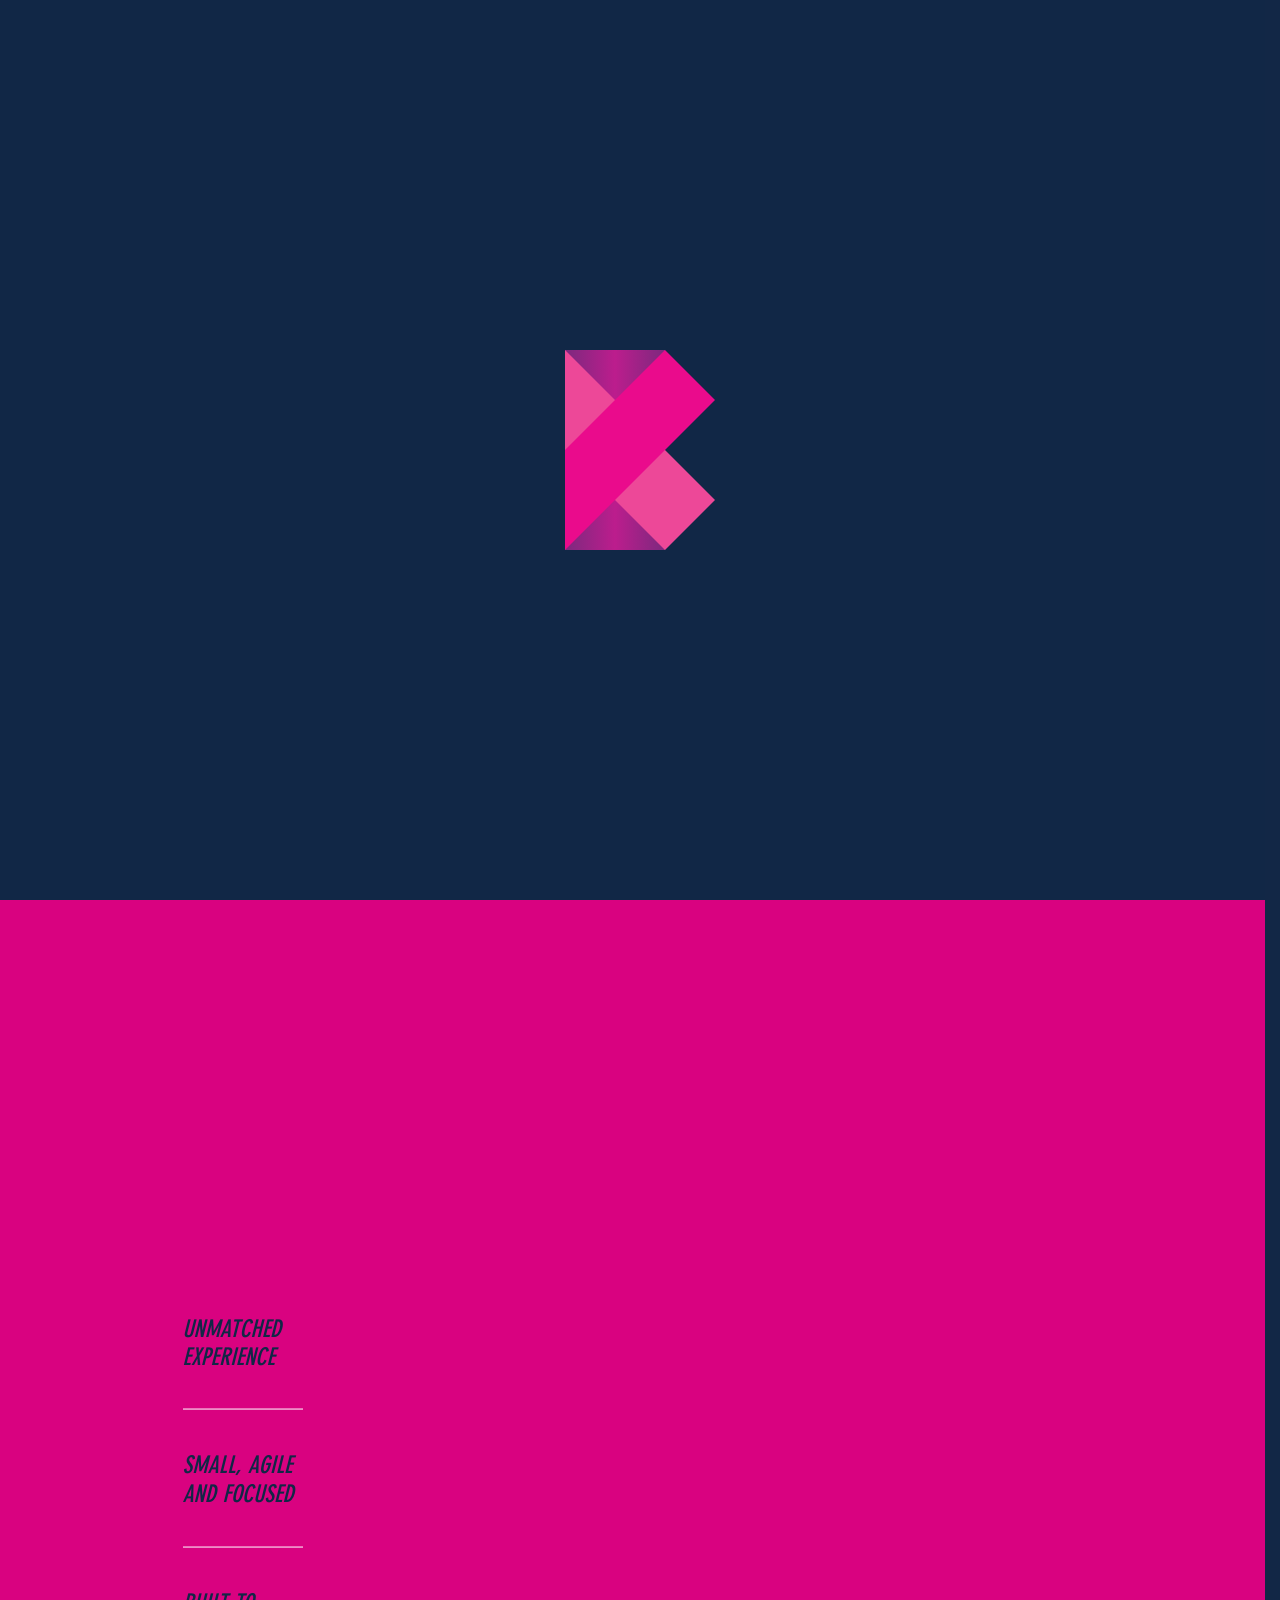
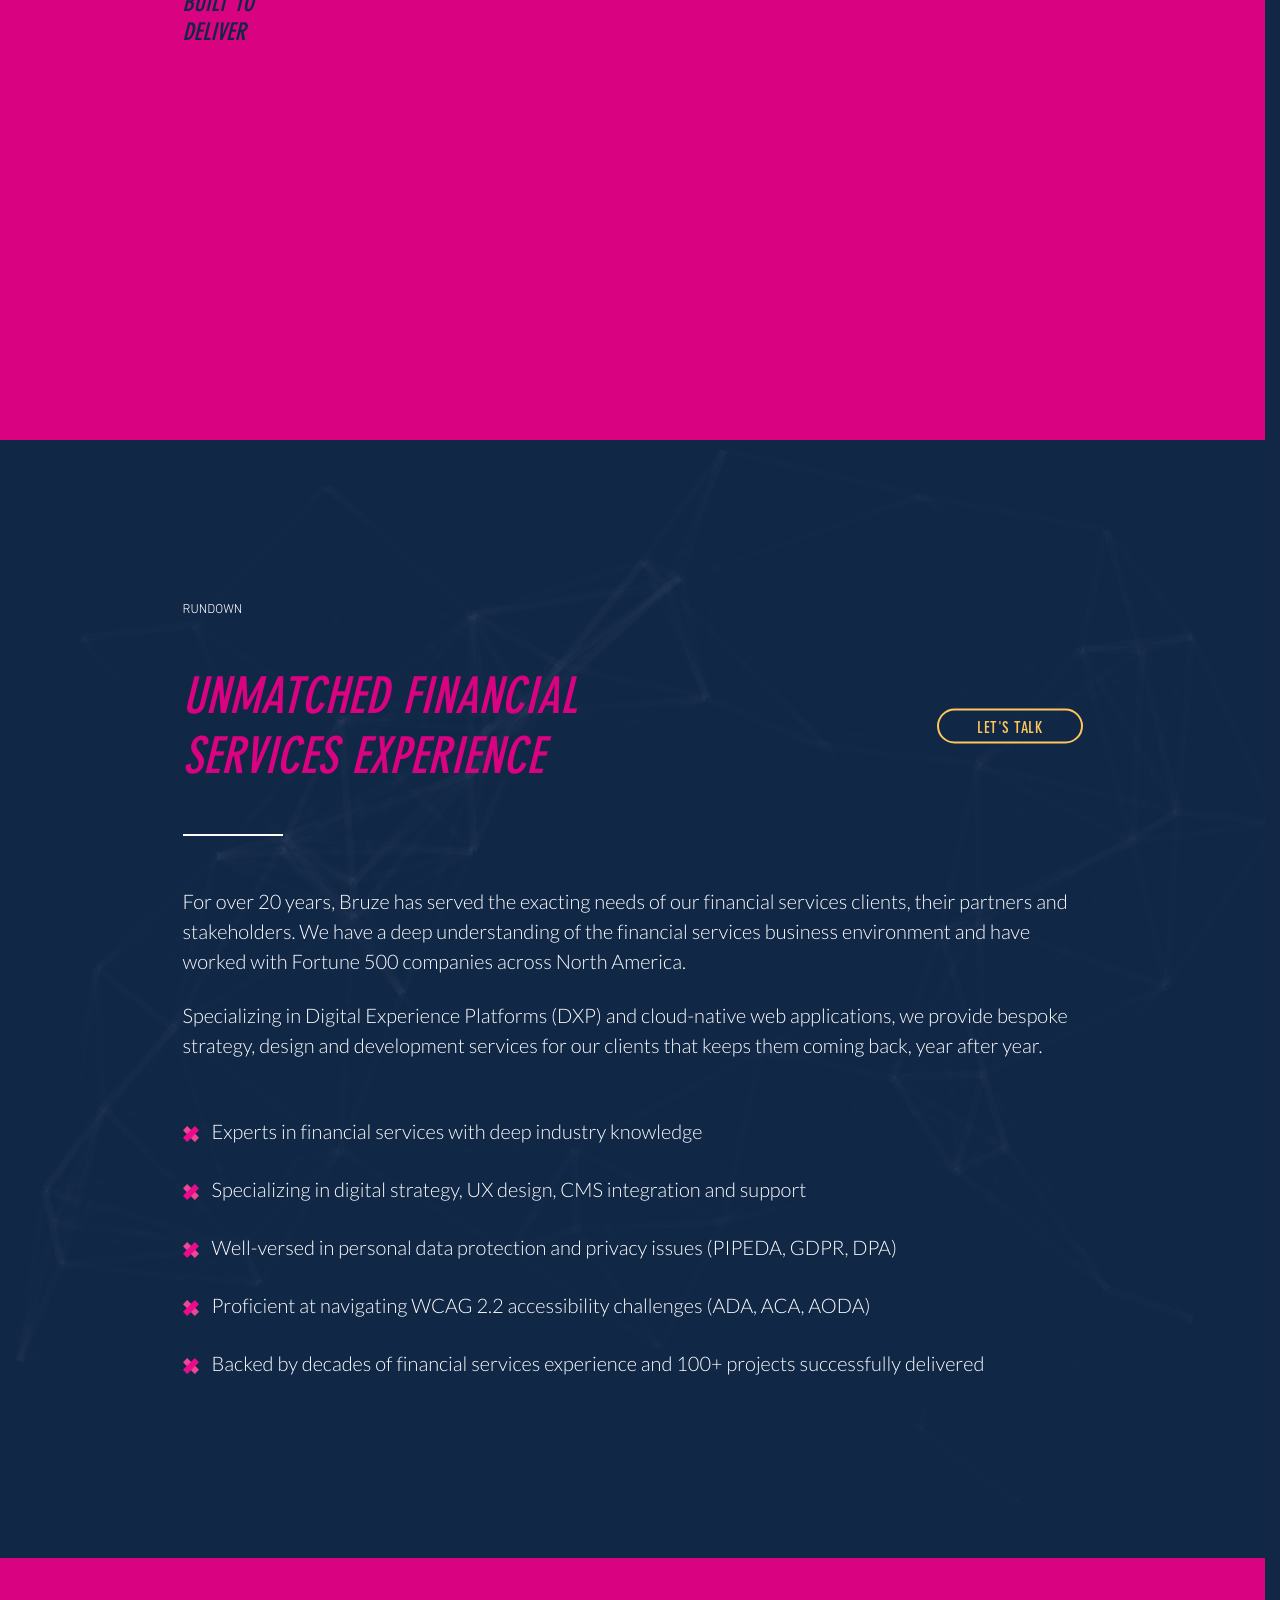
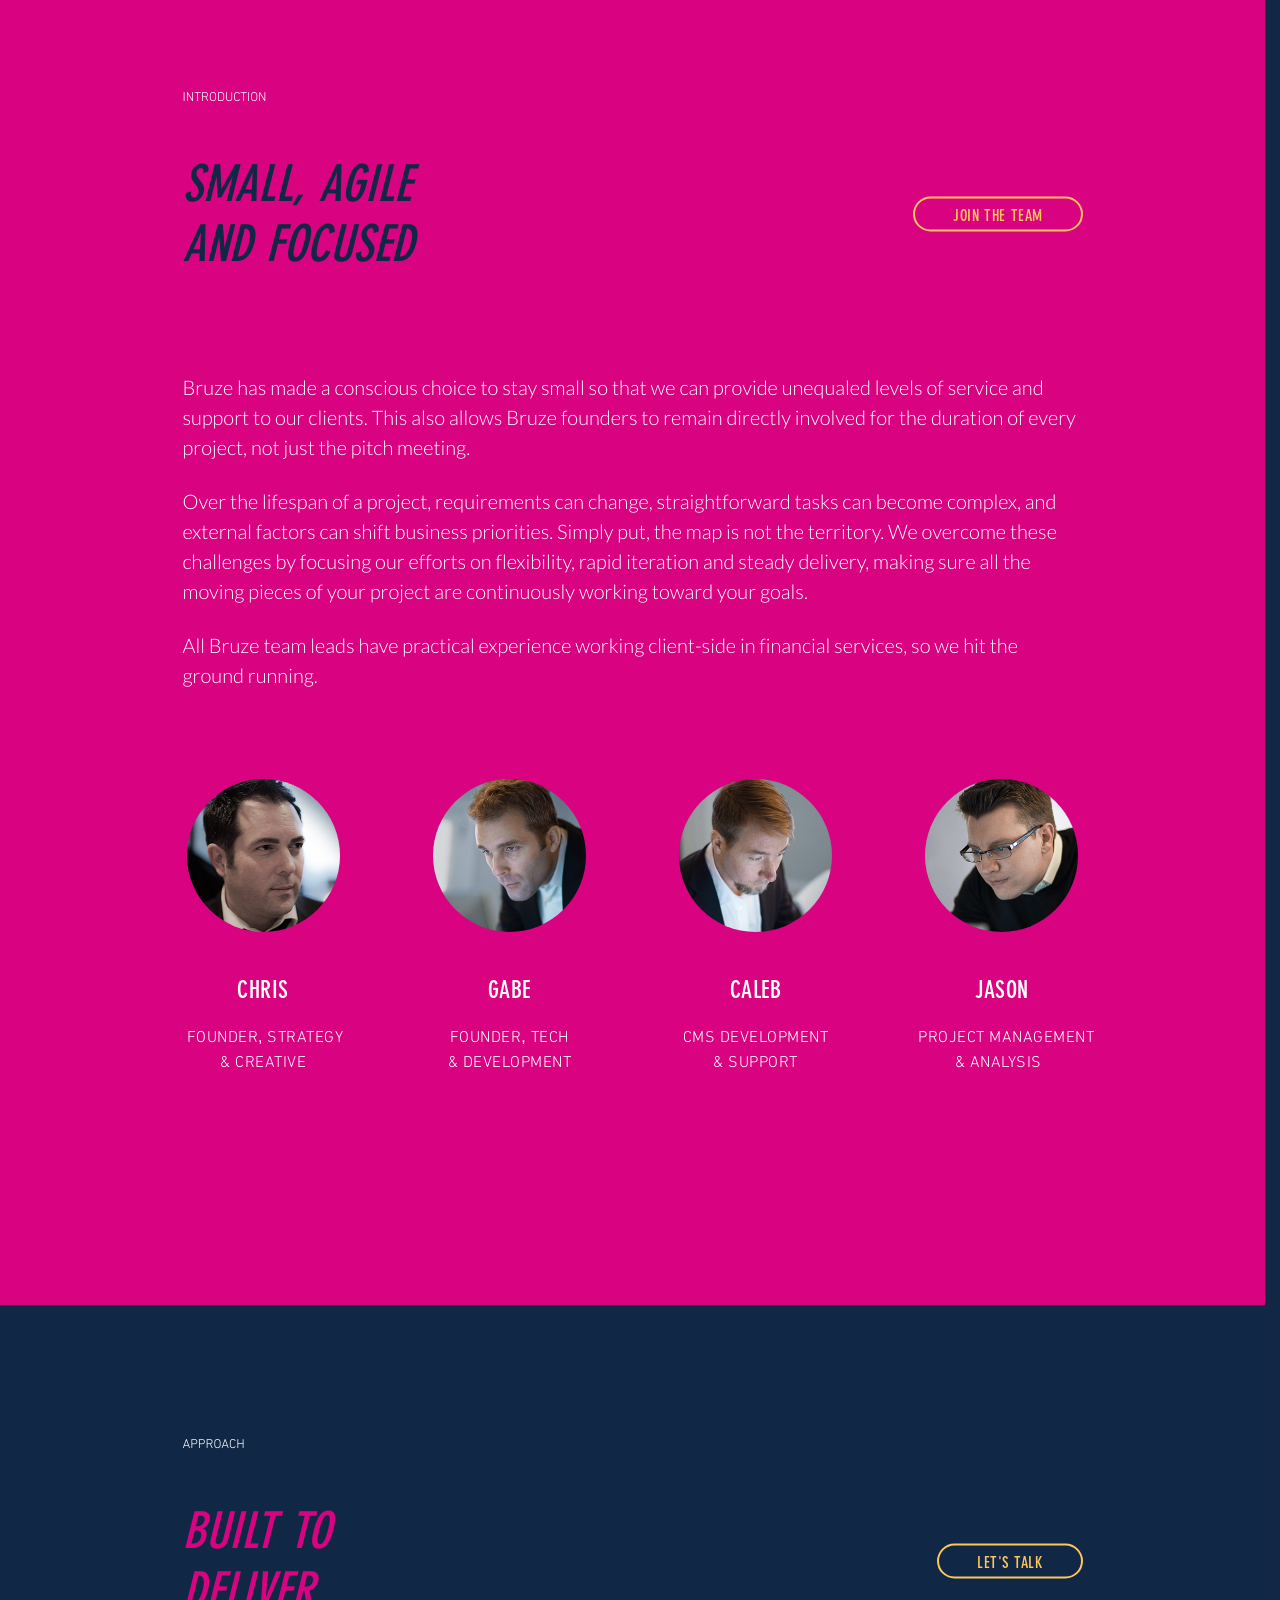
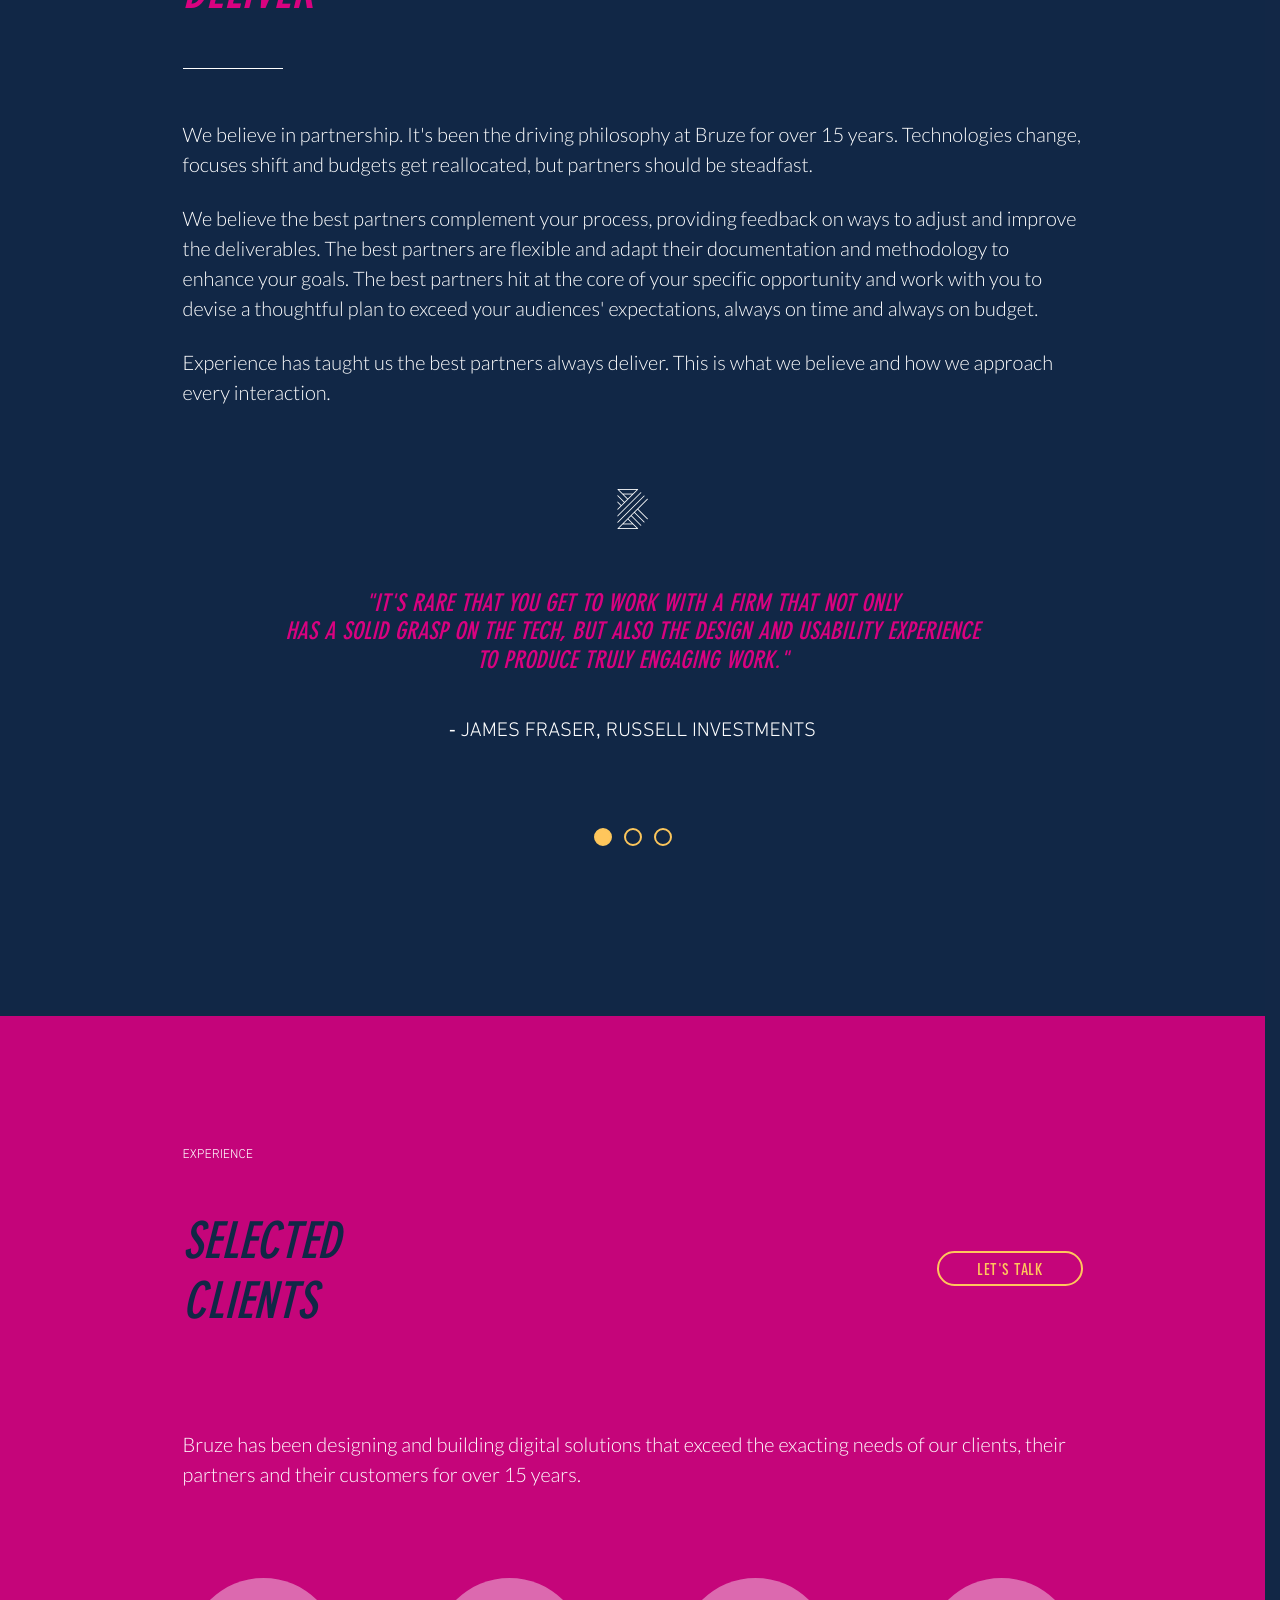
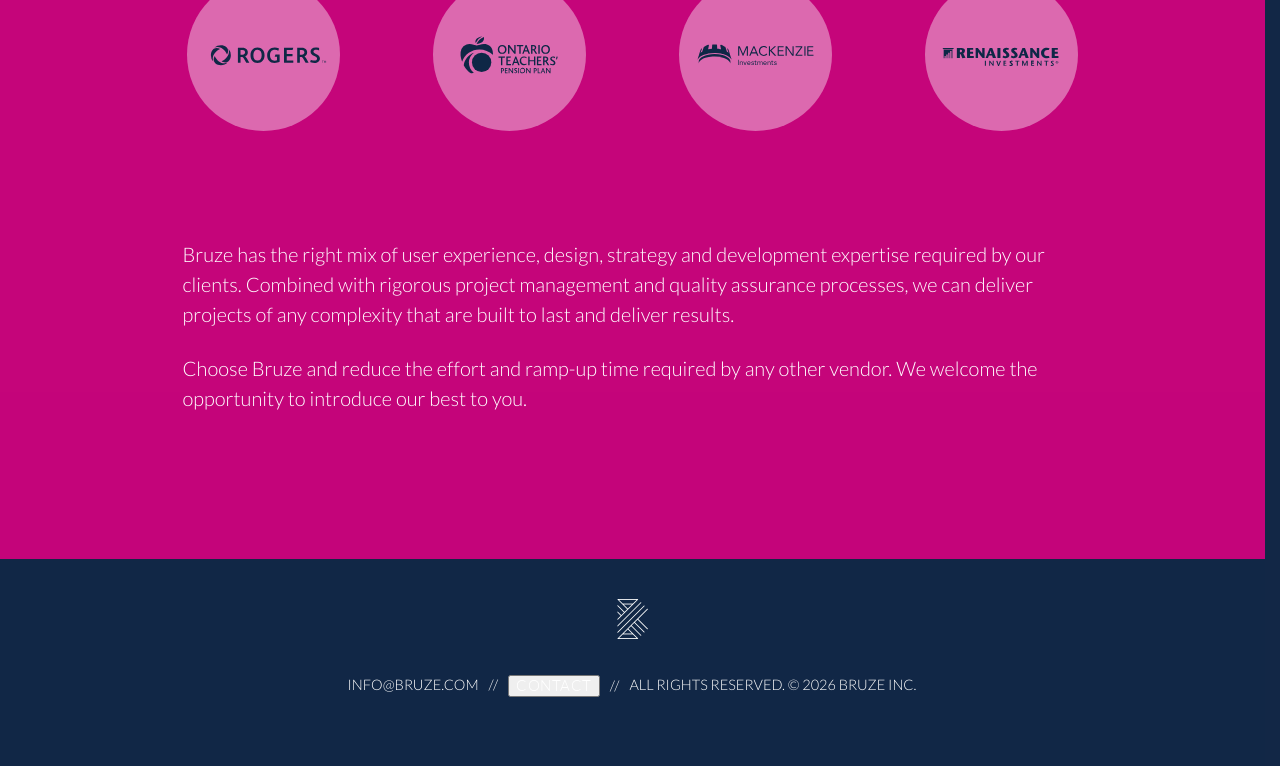
==== commit 52805a9b: "anchor buttons to buttons and now the modal divs are dialogs" ====
--- a/index.html
+++ b/index.html
@@ -29,96 +29,11 @@
   
 </head>
 <body class="chrome controls-visible  yui3-skin-sam guest-site signed-out public-page site">
-	<nav class="quick-access-nav" id="utcu_quickAccessNav">
-		<h1 class="hide-accessible">Navigation</h1>
-		<ul>
-				<li><a href="#main-content">Skip to Content</a></li>
-		</ul>
-	</nav>
-<div class="closed d-print-none lfr-product-menu-panel sidenav-fixed sidenav-menu-slider" id="_com_liferay_product_navigation_product_menu_web_portlet_ProductMenuPortlet_sidenavSliderId"><div class="product-menu sidebar sidenav-menu">
-	<div class="portlet-boundary portlet-boundary_com_liferay_product_navigation_product_menu_web_portlet_ProductMenuPortlet_  portlet-static portlet-static-end portlet-borderless  " id="p_p_id_com_liferay_product_navigation_product_menu_web_portlet_ProductMenuPortlet_">
-		<span id="p_com_liferay_product_navigation_product_menu_web_portlet_ProductMenuPortlet"></span>
-<div class="lfr-product-menu-sidebar lfr-applications-menu" id="productMenuSidebar">
-	<div class="sidebar-body">
-	</div>
-</div>
-	</div>
-</div></div>
-<div class="form-overlay"><!-- // --></div>
 <div class="container" id="wrapper">
-	<header id="banner" role="banner">
-		<div id="heading">
-		</div>
-	</header>
-		<div class="nav-toggle-container">
-		<button
-				aria-controls="navigation"
-				aria-expanded="false"
-				class="btn-monospaced ml-auto navbar-toggler"
-				data-target="#bruze-nav"
-				data-toggle="collapse"
-				type="button">
-			<span class="navbar-toggler-icon-line icon-line-1"></span>
-			<span class="navbar-toggler-icon-line icon-line-2"></span>
-			<span class="navbar-toggler-icon-line icon-line-3"></span>
-		</button>
-		</div>
-<!--<div class="collapse navbar-collapse" id="bruze-nav">
-<nav class="sort-pages modify-pages" id="navigation" role="navigation">
-	<ul aria-label="Site Pages"  role="menubar">
-			<li class="selected" id="layout_5" role="presentation">
-				<a aria-labelledby="layout_5" aria-haspopup='true' href="https://www.bruze.com/web/guest/home"  role="menuitem"><span> HOME</span></a>
-			</li>
-			<li class="" id="layout_14" role="presentation">
-				<a aria-labelledby="layout_14"  href="https://dev.bruze.com/#section-2"  role="menuitem"><span> EXPERIENCE</span></a>
-			</li>
-			<li class="" id="layout_7" role="presentation">
-				<a aria-labelledby="layout_7"  href="https://www.bruze.com/#section-3"  role="menuitem"><span> THE RUNDOWN</span></a>
-			</li>
-			<li class="" id="layout_8" role="presentation">
-				<a aria-labelledby="layout_8"  href="https://www.bruze.com/#section-4"  role="menuitem"><span> TEAM</span></a>
-			</li>
-			<li class="" id="layout_9" role="presentation">
-				<a aria-labelledby="layout_9"  href="https://www.bruze.com/#section-5"  role="menuitem"><span> PARTNERSHIP</span></a>
-			</li>
-			<li class="" id="layout_10" role="presentation">
-				<a aria-labelledby="layout_10"  href="https://www.bruze.com/#section-6"  role="menuitem"><span> SELECTED CLIENTS</span></a>
-			</li>
-	</ul>
-</nav>
-</div>-->
 	<section id="content">
-		<h2 class="hide-accessible" role="heading" aria-level="1">HOME</h2>
-			<div class="bruze-layout" id="main-content" role="main">
-	<div class="portlet-layout row">
-		<div class="col-md-12 portlet-column portlet-column-only" id="column-1">
-			<div class="portlet-dropzone portlet-column-content portlet-column-content-only" id="layout-column_column-1">
-	<div class="portlet-boundary portlet-boundary_com_liferay_asset_publisher_web_portlet_AssetPublisherPortlet_  portlet-static portlet-static-end portlet-borderless portlet-asset-publisher bruze-main-assets" id="p_p_id_com_liferay_asset_publisher_web_portlet_AssetPublisherPortlet_INSTANCE_GAuxXmMjW45S_">
-		<span id="p_com_liferay_asset_publisher_web_portlet_AssetPublisherPortlet_INSTANCE_GAuxXmMjW45S"></span>
-<section class="portlet" id="portlet_com_liferay_asset_publisher_web_portlet_AssetPublisherPortlet_INSTANCE_GAuxXmMjW45S">
-	<div class="portlet-content">
-		<div class="autofit-float autofit-row portlet-header">
-			<div class="autofit-col autofit-col-expand">
-				<h2 class="portlet-title-text">Asset Publisher</h2>
-			</div>
-			<div class="autofit-col autofit-col-end">
-				<div class="autofit-section">
-				</div>
-			</div>
-		</div>
-			<div class=" portlet-content-container">
-	<div class="portlet-body">
-<div class="asset-full-content clearfix mb-5  no-title " data-fragments-editor-item-id="20131-35690" data-fragments-editor-item-type="fragments-editor-mapped-item" >
-	<div class="mb-2">
-		<h4 class="component-title">
-				<span class="d-inline-flex">
-				</span>
-		</h4>
-	</div>
-	<span class="asset-anchor lfr-asset-anchor" id="35693"></span>
-	<div class="asset-content mb-3">
-<div class="journal-content-article " data-analytics-asset-id="35372" data-analytics-asset-title="Intro" data-analytics-asset-type="web-content">
-	<script type="text/javascript" language="javascript">
+			<main class="bruze-layout" id="main-content">
+	<div class="bruze-main-assets screens">
+<script type="text/javascript" language="javascript">
         var brz = {};
         function getHash() {
             var hash = '';
@@ -130,22 +45,46 @@
             return hash;
         }
         function freeze() { 
-            var scrollbarWidth = window.innerWidth - document.documentElement.clientWidth;
-            $("body").addClass("freeze").css({
-                // paddingRight: scrollbarWidth + 'px'
-            })
-            $('.vertical-centering-line').css({
-                'left': 'calc(50% - calc((' + scrollbarWidth + 'px)/2))'
-            });
+
+            document.body.setAttribute('inert', true);
+            document.body.style.overflow="clip";
+            
         }
         function thaw() {
-            var scrollbarWidth = window.innerWidth - document.documentElement.clientWidth;
-            $("body").removeClass("freeze").css({
-                // paddingRight: 0
-            })
-            $('.vertical-centering-line').css({
-                'left': 'calc(50% - calc((' + scrollbarWidth + 'px)/2))'
+               document.body.removeAttribute('inert');
+              document.body.style.overflow="visible"
+        }
+            
+        
+        function openDialog(dialog) {
+            if (!dialog || dialog.open) { return; }  // showModal() throws if already open
+            dialog.showModal();
+            void dialog.offsetWidth;  // flush styles so a CSS transition on .show still runs
+            $(dialog).addClass("show");
+        }
+        // Form modals: adding .closing runs the slide-out transition (.show stays, so the dialog keeps its positioning
+        // rules); close() is called once it has finished, because close() hides the dialog immediately.
+        // All close paths (X, backdrop click, Esc) go through here.
+        function closeDialog(dialog) {
+            if (!dialog || !dialog.open) { return; }
+            if (!$(dialog).is(".contact-form-modal-container, .join-us-form-modal-container") ||
+                !dialog.classList.contains("show") || dialog.classList.contains("closing")) {
+                dialog.close();                      // team cards and an already-closing dialog: immediate
+                return;
+            }
+            var done = false;
+            function finish() {
+                if (done) { return; }
+                done = true;
+                $(dialog).off("transitionend.closing");
+                clearTimeout(timer);
+                if (dialog.open) { dialog.close(); }
+            }
+            var timer = setTimeout(finish, 500);     // fallback: no transition runs (reduced motion, display change)
+            $(dialog).on("transitionend.closing", function(e) {
+                if (e.target === dialog && e.originalEvent.propertyName === "transform") { finish(); }
             });
+            dialog.classList.add("closing");
         }
         function logoChevron(){
             window.logoPositionBottom = $(".icon-bruze-logo-lg").height() + Math.floor($('.icon-bruze-logo-lg').offset().top);
@@ -157,234 +96,199 @@
                 $(".down-chevron a").fadeOut(100);  
             }
         }
-            $(document).ready(function() {
-                        var section1 = $('#section-1');
-                        var section2 = $('#section-2');
-                        var realHeight = $(window).height();
-                        var cssHeight = $('#section-1').css('height');
-                        var bodyScroll = $(window).scrollTop();
-                logoChevron();
-        $(".section-7-mail").on('focus', function(){
-            $("span.section-7").attr('tabindex','-1');
-            })
-            window.section2Offset = Math.floor($("#section-2").offset().top);
-            window.logoPos = Math.floor($("div.logo").offset().top);
-            window.taglineOnTrigger = Math.floor($("#section-2 .headings-box h2:first-child").offset().top) - $('div.logo').height();
-            window.taglineOffTrigger = Math.floor($("#section-2 .headings-box h2:last-of-type").offset().top);
-            window.taglineOffTriggerHeight = Math.floor($("#section-2 .headings-box h2:last-of-type").height());
-            window.taglineOffTriggerBottom = window.taglineOffTriggerHeight + window.taglineOffTrigger;
-            $(".form-overlay").attr("id", "form-overlay");
-            $(".contact-x a").attr("id", "contact-x");
-            $(".join-x a").attr("id", "join-x");
-            brz.navigation.init();
-            $("#bruze-nav li a").each(function() {
-                var oldlink = $(this).attr("href");
-                if(oldlink.includes("#")) {
-                    newlink = oldlink.split("#");
-                    newlink = "#" + newlink[`1`];
-                    var newhref = $(this).attr("href", newlink);
-                } else {
-                    $(this).attr("href", "#section-1");
-                }
+        $(document).ready(function() {
+                    var section1 = $('#section-1');
+                    var section2 = $('#section-2');
+                    var realHeight = $(window).height();
+                    var cssHeight = $('#section-1').css('height');
+                    var bodyScroll = $(window).scrollTop();
+            logoChevron();
+    $(".section-7-mail").on('focus', function(){
+        $("span.section-7").attr('tabindex','-1');
+        })
+        window.section2Offset = Math.floor($("#section-2").offset().top);
+        window.logoPos = Math.floor($("div.logo").offset().top);
+        window.taglineOnTrigger = Math.floor($("#section-2 .headings-box h2:first-child").offset().top) - $('div.logo').height();
+        window.taglineOffTrigger = Math.floor($("#section-2 .headings-box h2:last-of-type").offset().top);
+        window.taglineOffTriggerHeight = Math.floor($("#section-2 .headings-box h2:last-of-type").height());
+        window.taglineOffTriggerBottom = window.taglineOffTriggerHeight + window.taglineOffTrigger;
+        $(".contact-x button").attr("id", "contact-x");
+        $(".join-x button").attr("id", "join-x");
+        brz.navigation.init();
+        $("#bruze-nav li a").each(function() {
+            var oldlink = $(this).attr("href");
+            if(oldlink.includes("#")) {
+                newlink = oldlink.split("#");
+                newlink = "#" + newlink[`1`];
+                var newhref = $(this).attr("href", newlink);
+            } else {
+                $(this).attr("href", "#section-1");
+            }
+        });
+        $('button.btn-monospaced.ml-auto.navbar-toggler').on('click', function() {
+            $("#bruze-nav").css({
+                opacity: 1
             });
-            $('button.btn-monospaced.ml-auto.navbar-toggler').on('click', function() {
-                $("#bruze-nav").css({
-                    opacity: 1
+            var toggleContainer = $(".nav-toggle-container");
+            if(toggleContainer.hasClass("open")) {
+                toggleContainer.removeClass("open");
+            } else {
+                toggleContainer.addClass("open")
+            }
+        })
+        $("#bruze-nav ul li a").on("click", function(e) {
+            if($(this).parent("li").hasClass("selected")) {
+                e.preventDefault();
+                setTimeout(function() {
+                    $("button.btn-monospaced.ml-auto.navbar-toggler").click();
+                }, 500);
+            } else {
+                $("nav li.selected").removeClass("selected");
+                $(this).parent().addClass("selected");
+                setTimeout(function() {
+                    $("button.btn-monospaced.ml-auto.navbar-toggler").click();
+                }, 1000);
+            }
+        });
+        $("a.back-to-top-button").on('click', function(e) {
+            e.preventDefault();
+            $(".back-to-top-button").addClass("inactive");
+            $("#wrapper").attr("tabindex", '0');
+            $("#wrapper").focus();
+            var top = window.scrollTop;
+            $('html').css('scroll-behavior', 'auto');
+            $('html, body').animate({
+                scrollTop: 0
+            }, 500, "swing", function() {
+                $('html').css('scroll-behavior', '');
+            });
+        });
+        var teamLeads = $("#team-leads li.no-focus > button");
+        teamLeads.on("click", function(e) {
+            e.preventDefault();
+            window.originHash = getHash();
+            window.position = $(window).scrollTop();
+            if($("#section-4").hasClass("overlay-effect") && $(this).parent().hasClass("no-focus")) {
+                return;
+            } else if($(this).parent("li").hasClass("team-lead-on")) {
+                return;
+            } else {
+                $(this).removeClass("no-focus");
+                freeze();
+                var bioOffset = window.scrollY;
+                $("body").attr("offset", bioOffset);
+                $(this).parent().removeClass("no-focus");
+                $('.navbar-toggler').fadeOut(10);
+                $("#section-4").css({
+                    'z-index': 'unset'
                 });
-                var toggleContainer = $(".nav-toggle-container");
-                if(toggleContainer.hasClass("open")) {
-                    toggleContainer.removeClass("open");
-                } else {
-                    toggleContainer.addClass("open")
-                }
-            })
-            $("#bruze-nav ul li a").on("click", function(e) {
-                if($(this).parent("li").hasClass("selected")) {
-                    e.preventDefault();
-                    setTimeout(function() {
-                        $("button.btn-monospaced.ml-auto.navbar-toggler").click();
-                    }, 500);
-                } else {
-                    $("nav li.selected").removeClass("selected");
-                    $(this).parent().addClass("selected");
-                    setTimeout(function() {
-                        $("button.btn-monospaced.ml-auto.navbar-toggler").click();
-                    }, 1000);
-                }
+                $("#section-4 ul li").css({
+                    float: 'left',
+                    'clear': 'none'
+                });
+                $(this).parent().addClass("team-lead-on");
+                var card = $(this).siblings("dialog.team-member-card")[0];
+                if (card && !card.open) { card.showModal(); }
+            }
+        });
+        $(".contact-button button,.left-contact-button, button.contact-us").on("click", function(e) {
+            e.preventDefault();
+            $(this).addClass("inactive");
+            $(".click-origin").removeClass("click-origin");
+            var target = e.target;
+            if($(target).hasClass("section-7")){
+                window.originHash = "section-7 li span.section-7";
+                $('#section-7 li span.section-7').attr('tabindex','0');
+            } else{
+                window.originHash = getHash();
+            }
+            window.position = $(window).scrollTop();
+            $(".contact-form").addClass("mobile-form-backdrop");
+            $("#section-4").css({'z-index':'5'});
+            $("button.btn-monospaced.ml-auto.navbar-toggler").css({'z-index': '4'});
+            freeze();
+            openDialog($(".contact-form-modal-container")[0]);
+        }); 
+        // Close: the X controls, a click on the backdrop, and Esc all end up in the "close" event below
+        $(".card-x, .contact-x button, .join-x button").on("click", function(e) {
+            e.preventDefault();
+            closeDialog($(this).closest("dialog")[0]);
+        });
+        $("dialog").on("click", function(e) {
+            if (e.target !== this) { return; }   // click landed on a child, not the dialog itself
+            var r = this.getBoundingClientRect();
+            var inside = e.clientX >= r.left && e.clientX <= r.right &&
+                         e.clientY >= r.top  && e.clientY <= r.bottom;
+            if (!inside) { closeDialog(this); }  // outside the box = the ::backdrop
+        });
+        // Esc fires "cancel" before the browser closes the dialog; take over so the slide-out can run
+        $("dialog").on("cancel", function(e) {
+            if ($(this).is(".contact-form-modal-container, .join-us-form-modal-container")) {
+                e.preventDefault();
+                closeDialog(this);
+            }
+        });
+        $("dialog").on("close", function() {
+            $('.navbar-toggler').fadeIn(100);
+            $("#section-4 ul li").css({
+                float: 'left'
             });
-            $("a.back-to-top-button").on('click', function(e) {
+            $('#section-5').css({
+                'z-index': 4
+            });
+            $("ul#team-leads li.team-lead-on").removeClass("team-lead-on");
+            $("#section-4").css({
+                'z-index': '3'
+            });
+            $("#team-leads li").addClass("no-focus");
+            $(".inactive").removeClass("inactive");
+            $(".click-origin").removeClass("click-origin");
+            $(".contact-form-modal-container, .join-us-form-modal-container").removeClass("show closing");
+            $(".contact-form").removeClass("mobile-form-backdrop");
+            $(".join-us-form").removeClass("mobile-form-backdrop");
+            $(".left-contact-button,.back-to-top-button:nth-of-type(1), .back-to-top-button:nth-of-type(2)").css({'z-index':'5'});
+
+            // clear what the visitor typed; hidden inputs (name="form") must keep their values
+            $(".contact-form-modal-container, .join-us-form-modal-container").find('input:not([type=hidden]),textarea').val("");
+            $(".join-us-form-modal-container select").prop("selectedIndex", 0);
+
+            $("button.btn-monospaced.ml-auto.navbar-toggler").css({
+                'z-index': '7'
+            });
+            if (window.position !== undefined) { $(window).scrollTop(window.position); }
+            thaw();
+        });
+
+        // Focus trap for every open dialog: Tab wraps from the last control to the first (and Shift+Tab the reverse),
+        // so focus never reaches the browser's own UI. Esc still closes the dialog.
+        var FOCUSABLE = 'a[href], button:not([disabled]), input:not([disabled]):not([type=hidden]), select:not([disabled]), textarea:not([disabled]), [tabindex]';
+        $(document).on("keydown", "dialog[open]", function(e) {
+            if (e.key !== "Tab") { return; }
+            var items = $(this).find(FOCUSABLE).filter(function() {
+                return this.tabIndex >= 0 && $(this).is(":visible");   // skips tabindex="-1" (honeypot) and hidden controls
+            });
+            if (!items.length) { e.preventDefault(); return; }
+            var first = items[0], last = items[items.length - 1], active = document.activeElement;
+            if (e.shiftKey && (active === first || active === this)) {
                 e.preventDefault();
-                $(".back-to-top-button").addClass("inactive");
-                $("#wrapper").attr("tabindex", '0');
-                $("#wrapper").focus();
-                var top = window.scrollTop;
-                $('html').css('scroll-behavior', 'auto');
-                $('html, body').animate({
-                    scrollTop: 0
-                }, 500, "swing", function() {
-                    $('html').css('scroll-behavior', '');
-                });
-            });
-            var teamLeads = $("#team-leads li.no-focus > a");
-            teamLeads.on("click", function(e) {
+                last.focus();
+            } else if (!e.shiftKey && active === last) {
                 e.preventDefault();
-                window.originHash = getHash();
-                window.position = $(window).scrollTop();
-                if($("#section-4").hasClass("overlay-effect") && $(this).parent().hasClass("no-focus")) {
-                    return;
-                } else if($(this).parent("li").hasClass("team-lead-on")) {
-                    return;
-                } else {
-                    $(this).removeClass("no-focus");
-                    freeze();
-                    var bioOffset = window.scrollY;
-                    $("body").attr("offset", bioOffset);
-                    $(this).parent().removeClass("no-focus");
-                    $('.navbar-toggler').fadeOut(10);
-                    $("#section-4 .overlay-teams").hide().fadeIn(400).css({
-                        'z-index': '10'
-                    });
-                    $("#section-4").css({
-                        'z-index': 'unset'
-                    });
-                    $("#section-4 ul li").css({
-                        float: 'left',
-                        'clear': 'none'
-                    });
-                    $(this).parent().addClass("team-lead-on");
-                    $(".team-lead-on .team-member-card").hide().fadeIn(400);
-                }
-            });
-            $(".contact-button a,.left-contact-button, a.contact-us").on("click", function(e) {
-                e.preventDefault();
-                $(this).addClass("inactive");
-                $(".click-origin").removeClass("click-origin");
-                var target = e.target;
-                if($(target).hasClass("section-7")){
-                    window.originHash = "section-7 li span.section-7";
-                    $('#section-7 li span.section-7').attr('tabindex','0');
-                } else{
-                    window.originHash = getHash();
-                }
-                window.position = $(window).scrollTop();
-                $(".contact-form-modal-container").attr('tabindex', '0').focus();
-                $(".contact-form").addClass("mobile-form-backdrop");
-                $(".contact-form .contact-form-modal-container").addClass("show");
-                $(".overlay-teams").hide().fadeIn(400);
-                $("#section-4").css({'z-index':'5'});
-                $("button.btn-monospaced.ml-auto.navbar-toggler").css({
-                    'z-index': '4'
-                });
-                freeze();
-            });
-            $(".team-member-card-x a, .overlay-teams, .form-overlay, .contact-form .contact-x a, .join-us-form .join-x a").on("click", function(e) {
-                e.preventDefault();
-                $(".team-lead-on .team-member-card").css({
-                    'display': 'block'
-                }).addClass("fade");
-                $(".fade").fadeOut(300).removeClass("fade");
-                $('.navbar-toggler').fadeIn(100);
-                $("#section-4 ul li").css({
-                    float: 'left'
-                });
-                $('#section-5').css({
-                    'z-index': 4
-                });
-                $("ul#team-leads li.team-lead-on").removeClass("team-lead-on");
-                $("#section-4").css({
-                    'z-index': '3'
-                });
-                $("#section-4 .overlay-teams").removeClass('show').css({
-                    'display': 'block'
-                }).fadeOut(300);
-                $("#team-leads li").addClass("no-focus");
-                $(".inactive").removeClass("inactive");
-                $(".click-origin").removeClass("click-origin");
-                $(".contact-form .contact-form-modal-container").removeClass("show");
-                $(".contact-form").removeClass("mobile-form-backdrop");
-                $(".join-us-form").removeClass("mobile-form-backdrop");
-                $(".join-us-form-modal-container").removeClass("show");
-                $(".overlay-teams").fadeOut(400);
-                $(".left-contact-button,.back-to-top-button:nth-of-type(1), .back-to-top-button:nth-of-type(2)").css({'z-index':'5'});
-
-                $(".contact-form-modal-container form, .join-us-form-modal-container").find('input:not([type=hidden]),textarea').val("");
-                $(".join-us-form-modal-container select").prop("selectedIndex", 0);
-
-                $("button.btn-monospaced.ml-auto.navbar-toggler").css({
-                    'z-index': '7'
-                });
-                $(".join-team a, .contact-button a, a.left-contact-button").blur();
-                $("button.btn-monospaced.ml-auto.navbar-toggler").css({
-                    'z-index': '7'
-                });
-                if( ($(this).parents().hasClass("join-x")) || ($(this).parents().hasClass("contact-x")) || ($(this).hasClass("overlay-teams")) ){
-                    var eleM = $("#" + window.originHash);
-                    $(eleM).focus();
-                    $(window).scrollTop(window.position);
-                };
-                thaw();
-            });
-            $(".join-team a").on("click", function(e) {
-                e.preventDefault();
-                window.originHash = getHash();
-                window.position = $(window).scrollTop();
-                var ul = $("#join-us-form-dropdown ul");
-                if(ul.hasClass('trimmedList')){
-                }else{
-                    $("#join-us-form-dropdown ul").addClass("trimmedList").find("li:first-child").remove();
-                }
-                /**/
-                $("#join-us-form-dropdown").parent("div").parent("div").addClass("dropdowner");
-                $(".dropdowner").detach().appendTo(".join-us-form-modal-container .portlet-boundary:nth-of-type(2) section.portlet .portlet-content .portlet-forms");
-                /**/
-                $(".click-origin").removeClass("click-origin");
-                $(this).addClass("inactive");
-                $(".join-us-form-modal-container").attr('tabindex', '0').focus();
-                $(" .join-us-form-modal-container").addClass("show");
-                $(".join-us-form").addClass("mobile-form-backdrop");
-                $(".overlay-teams").fadeIn(300);
-                $("#section-4").css({'z-index':'5'});
-                $("button.btn-monospaced.ml-auto.navbar-toggler").css({
-                    'z-index': '4'
-                });
-                freeze();
-            });
-            const  focusableElements = 'button, [href], input, select, textarea, [tabindex]:not([tabindex="-1"])';
-            const modal = document.querySelector('.contact-form-modal-container'); 
-            const firstFocusableElement = modal.querySelectorAll(focusableElements)[0]; // get first element to be focused inside modal
-            const focusableContent = modal.querySelectorAll(focusableElements);
-            const lastFocusableElement = focusableContent[focusableContent.length - 1]; // get last element to be focused inside modal
-            document.addEventListener('keydown', function(e) {
-                let isTabPressed = e.key === 'Tab' || e.keyCode === 9;
-            if (!isTabPressed) {
-                return;
-            }
-            const t = $(document.activeElement);
-            if (e.shiftKey) { // if shift key pressed for shift + tab combination
-                if (($(document.activeElement).attr("id")=="join-x") ) {
-                $(".join-us-form-modal-container button.lfr-ddm-form-submit").focus(); // add focus for the last focusable element
-                e.preventDefault();
-                }else if($(document.activeElement).hasClass("card-x")){
-                    t.focus();
-                    e.preventDefault();
-                }else if (document.activeElement === firstFocusableElement) {
-                lastFocusableElement.focus(); // add focus for the last focusable element
-                e.preventDefault();
-                }
-            } else { // if tab key is pressed
-                if ($(document.activeElement).hasClass("lfr-ddm-form-submit") && $(".join-us-form-modal-container").hasClass("show")) { // if focused has reached to last focusable element then focus first focusable element after pressing tab
-                $("#join-x").focus(); // add focus for the first focusable element
-                e.preventDefault();
-                }else if($(document.activeElement).hasClass("card-x")){
-                    t.focus();
-                    e.preventDefault();
-                }else if (document.activeElement === lastFocusableElement) { // if focused has reached to last focusable element then focus first focusable element after pressing tab
-                firstFocusableElement.focus(); // add focus for the first focusable element
-                e.preventDefault();
-                }
-            }
-            });
-        // -- End Focus Trap -- //
+                first.focus();
+            }
+        });
+        $(".join-team button").on("click", function(e) {
+            e.preventDefault();
+            window.originHash = getHash();
+            window.position = $(window).scrollTop();
+            $(".click-origin").removeClass("click-origin");
+            $(this).addClass("inactive");
+            $(".join-us-form").addClass("mobile-form-backdrop");
+            $("#section-4").css({'z-index':'5'});
+            $("button.btn-monospaced.ml-auto.navbar-toggler").css({'z-index': '4'});
+            freeze();
+            openDialog($(".join-us-form-modal-container")[0]);
+        });
         });
         brz.navigation = (function() {
             window.selected;
@@ -487,7 +391,8 @@
                 init: init
             }
         })();
-        </script>
+</script>
+
 <div class="cross vertical-centering-line"></div>
 <div class="cross horizontal-centering-line"></div>
 <div class="device"></div>
@@ -505,19 +410,6 @@
         </div>    
     </div>
 </div>
-</div>
-	</div>
-</div>
-<div class="asset-full-content clearfix mb-5  no-title " data-fragments-editor-item-id="20131-35708" data-fragments-editor-item-type="fragments-editor-mapped-item" >
-	<div class="mb-2">
-		<h4 class="component-title">
-				<span class="d-inline-flex">
-				</span>
-		</h4>
-	</div>
-	<span class="asset-anchor lfr-asset-anchor" id="35711"></span>
-	<div class="asset-content mb-3">
-<div class="journal-content-article " data-analytics-asset-id="35392" data-analytics-asset-title="Experience" data-analytics-asset-type="web-content">
 <div id="section-2" class="section" tabindex="0">
     <div class="content">
         <div class="logo">
@@ -533,10 +425,10 @@
         </div>
     </div>
 </div>
- <a tabindex="-1" aria-hidden="true" class="left-contact-button" href="#" >
+ <button type="button" tabindex="-1" aria-hidden="true" class="left-contact-button">
         <span aria-hidden="true" >contact</span>
         <span aria-hidden="true" >contact</span>    
-    </a>
+    </button>
     <div class="back-to-top">
         <a  tabindex="-1" aria-hidden="true"  href="#" class="back-to-top-button">
             <span aria-hidden="true"  data-icon-2="">>
@@ -545,19 +437,6 @@
             </span>
         </a>    
     </div>
-</div>
-	</div>
-</div>
-<div class="asset-full-content clearfix mb-5  no-title " data-fragments-editor-item-id="20131-35726" data-fragments-editor-item-type="fragments-editor-mapped-item" >
-	<div class="mb-2">
-		<h4 class="component-title">
-				<span class="d-inline-flex">
-				</span>
-		</h4>
-	</div>
-	<span class="asset-anchor lfr-asset-anchor" id="35729"></span>
-	<div class="asset-content mb-3">
-<div class="journal-content-article " data-analytics-asset-id="35411" data-analytics-asset-title="Rundown" data-analytics-asset-type="web-content">
 	<div id="section-3" class="section" tabindex="0">
     <div id="particles-js"></div>
     <script src="js/particles.min.js"></script>
@@ -678,39 +557,25 @@
         <div class="headings-box">
             <h3>UNMATCHED FINANCIAL SERVICES EXPERIENCE</h3>
              <div class="button contact-button contact-button-desktop">
-                <a href="#">LET'S TALK</a>
+                <button type="button">LET'S TALK</button>
             </div>
         </div>
         <div class="line"></div>
         <div class="paragraph"><p>For over 20 years, Bruze has served the exacting needs of our financial services clients, their partners and stakeholders. We have a deep understanding of the financial services business environment and have worked with Fortune 500 companies across North America.</p><p>Specializing in Digital Experience Platforms (DXP) and cloud-native web applications, we&nbsp;provide bespoke strategy, design and development services for our clients that keeps them coming back, year after year.</p><ul><li><span>Experts in financial services with deep industry knowledge</span></li><li><span>Specializing in digital strategy, UX design, CMS integration and support </span></li><li><span>Well-versed in personal data protection and privacy issues (PIPEDA, GDPR, DPA)</span></li><li><span>Proficient at navigating WCAG 2.2 accessibility challenges (ADA, ACA, AODA)</span></li><li><span>Backed by decades of&nbsp;financial services experience and 100+ projects successfully delivered</span></li></ul></div>
         <div class="mobile-button-container">
             <div class="button contact-button contact-button-mobile">
-                <a href="#">LET'S TALK</a>
+                <button type="button">LET'S TALK</button>
             </div>
         </div>
     </div>
 </div>
-</div>
-	</div>
-</div>
-<div class="asset-full-content clearfix mb-5  no-title " data-fragments-editor-item-id="20131-42908" data-fragments-editor-item-type="fragments-editor-mapped-item" >
-	<div class="mb-2">
-		<h4 class="component-title">
-				<span class="d-inline-flex">
-				</span>
-		</h4>
-	</div>
-	<span class="asset-anchor lfr-asset-anchor" id="42913"></span>
-	<div class="asset-content mb-3">
-<div class="journal-content-article " data-analytics-asset-id="42906" data-analytics-asset-title="Team Leads" data-analytics-asset-type="web-content">
     <div id="section-4" class="section selectedSection" tabindex="0">
         <div class="content">
             <div class="vertical-align-center">
-                <div id="overlay-teams" class="overlay-teams"><!-- // --></div>
                 <h2>INTRODUCTION</h2>
                 <div class="headings-box">
                     <h3>SMALL, AGILE AND FOCUSED</h3>
-                    <div class="button join-team join-team-desktop"><a href="#">JOIN THE TEAM</a></div>
+                    <div class="button join-team join-team-desktop"><button type="button">JOIN THE TEAM</button></div>
                 </div>
                 <div class="line"></div>
                 <div class="team-article">
@@ -719,22 +584,22 @@
                 </div>
                 <ul class="row" id="team-leads">
                     <li class="col-xs-12 col-sm-6 col-md-6 col-lg-3 no-focus">
-                        <a href="#" aria-label="Open profile of Christopher Blyth">
+                        <button type="button" aria-label="Open profile of Christopher Blyth">
                             <span style="background-image:url('images/chris.jpg')"></span>
                             <strong>CHRIS</strong>
                             <p class="job-position">FOUNDER, STRATEGY<br>& CREATIVE</p>
-                        </a>
+                        </button>
                         <!-- // overlay bios // -->
-                        <div class="team-member-card">
+                        <dialog class="team-member-card" aria-label="Profile of Christopher Blyth">
                             <div class="member-scroller">
                                 <div class="team-member-card-x">
-                                    <a href="#" title="close" class="card-x"><span>&times;</span>
-                                    </a>
+                                    <button type="button" class="card-x" aria-label="Close"><span aria-hidden="true">&times;</span></button>
                                 </div>
                                 <div class="member-card-content-area">
                                     <div class="team-member-info">
                                         <div class="team-member-photo" 
-                                        style="background-image:url('images/chris.jpg')"></div>
+                                            style="background-image:url('images/chris.jpg')">
+                                        </div>
                                         <div class="team-member-info-text">
                                             <strong>Christopher Blyth</strong>
                                             <p>FOUNDER, STRATEGY<br>& CREATIVE</p>
@@ -744,21 +609,20 @@
                                         <p>Christopher&nbsp;Blyth has over 20 years of experience in the financial services industry and a record of outstanding results in brand management, creative execution, strategy, and the marketing of intangibles such as value, trust, and integrity.</p><p>Comfortable working at the executive level, Chris has sat on executive and strategic planning committees, global design boards and brings proven leadership competencies, sound judgment, and solid strategy development experience with a commitment to achieving client goals.</p>
                                     </div>
                                 </div>  
-                            <div>      
-                        </div>
+                             </div>
+                        </dialog>
                     </li>
                     <li class="col-xs-12 col-sm-6 col-md-6 col-lg-3 no-focus">
-                        <a href="#" aria-label="Open profile of Gabriel Logan-Wright">
+                        <button type="button" aria-label="Open profile of Gabriel Logan-Wright">
                             <span style="background-image:url('images/gabe.jpg')"></span>
                             <strong>GABE</strong>
                             <p class="job-position">FOUNDER, TECH<br>& DEVELOPMENT</p>
-                        </a>
+                        </button>
                         <!-- // overlay bios // -->
-                        <div class="team-member-card">
+                        <dialog class="team-member-card" aria-label="Profile of Gabriel Logan Wright">
                             <div class="member-scroller">
                                 <div class="team-member-card-x">
-                                    <a href="#" title="close" class="card-x"><span>&times;</span>
-                                    </a>
+                                    <button type="button" class="card-x" aria-label="Close"><span aria-hidden="true">&times;</span></button>
                                 </div>
                                 <div class="member-card-content-area">
                                     <div class="team-member-info">
@@ -773,21 +637,20 @@
                                     <p>Gabriel Logan-Wright is a seasoned development and multimedia professional with over 20 years experience building, architecting and delivering complex projects, from concept to implementation, within the financial services industry.</p><p>Using both current and emerging web technologies, Gabriel brings agility, flexibility, commitment to innovation, and cost-effective implementation solutions to all initiatives; strengths that have been put to good use in the successful delivery of hundreds of projects for our clients.</p>
                                     </div>
                                 </div>  
-                            <div>      
-                        </div>
+                            </div>
+                        </dialog>
                     </li>
                     <li class="col-xs-12 col-sm-6 col-md-6 col-lg-3 no-focus">
-                        <a href="#" aria-label="Open profile of Caleb Hamilton">
+                        <button type="button" aria-label="Open profile of Caleb Hamilton">
                             <span style="background-image:url('images/caleb.jpg')"></span>
                             <strong>CALEB</strong>
                             <p class="job-position">CMS DEVELOPMENT<br>& SUPPORT</p>
-                        </a>
+                        </button>
                         <!-- // overlay bios // -->
-                        <div class="team-member-card">
+                        <dialog class="team-member-card" aria-label="Profile of Caleb Hamilton">
                             <div class="member-scroller">
                                 <div class="team-member-card-x">
-                                    <a href="#" title="close" class="card-x"><span>&times;</span>
-                                    </a>
+                                    <button type="button" class="card-x" aria-label="Close"><span aria-hidden="true">&times;</span></button>
                                 </div>
                                 <div class="member-card-content-area">
                                     <div class="team-member-info">
@@ -802,21 +665,20 @@
                                     <p>Caleb Hamilton is responsible for Front-end and CMS development, as well as our Client Support Channel. With over 10 years of experience in developing and supporting a broad range of technologies and systems, Caleb continually ensures that client support metrics and project deliverables are top notch.</p><p>As fanatical about issue resolution and client communication as he is development, Caleb fosters a level of trust and partnership with stakeholders that goes far beyond just code and tickets.</p>
                                     </div>
                                 </div>  
-                            <div>      
-                        </div>
+                            </div>
+                        </dialog>
                     </li>
                     <li class="col-xs-12 col-sm-6 col-md-6 col-lg-3 no-focus">
-                        <a href="#" aria-label="Open profile of Jason Maxwell">
+                        <button type="button" aria-label="Open profile of Jason Maxwell">
                             <span style="background-image:url('images/jason.jpg')"></span>
                             <strong>JASON</strong>
                             <p class="job-position">PROJECT MANAGEMENT<br>& ANALYSIS</p>
-                        </a>
-                            <!-- // overlay bios // -->
-                            <div class="team-member-card">
+                        </button>
+                        <!-- // overlay bios // -->
+                        <dialog class="team-member-card" aria-label="Profile of Jason Maxwell">
                             <div class="member-scroller">
                                 <div class="team-member-card-x">
-                                    <a href="#" title="close" class="card-x"><span>&times;</span>
-                                    </a>
+                                    <button type="button" class="card-x" aria-label="Close"><span aria-hidden="true">&times;</span></button>
                                 </div>
                                 <div class="member-card-content-area">
                                     <div class="team-member-info">
@@ -831,30 +693,17 @@
                                     <p>Jason Maxwell has over 15 years of experience in the financial services industry in roles as diverse as a Broker to Director of Product Development. Jason is accustomed to high-pressure environments and excels at managing complex projects with tight timelines.</p><p>Jason communicates effectively with senior management and development teams on both business objectives and technical issues, fostering a level of stakeholder and team engagement that ensures projects always remain on target and on budget.</p>
                                     </div>
                                 </div>  
-                            <div>      
-                        </div>
+                            </div>
+                        </dialog>
                     </li>
                 </ul>        
             </div>
             <div class="mobile-button-container">
-                 <div class="button join-team join-team-mobile"><a href="#">JOIN THE TEAM</a></div>
+                 <div class="button join-team join-team-mobile"><button type="button">JOIN THE TEAM</button></div>
             </div>
         </div>
     </div>
   <!-- </div>  -->
-</div>
-	</div>
-</div>
-<div class="asset-full-content clearfix mb-5  no-title " data-fragments-editor-item-id="20131-35798" data-fragments-editor-item-type="fragments-editor-mapped-item" >
-	<div class="mb-2">
-		<h4 class="component-title">
-				<span class="d-inline-flex">
-				</span>
-		</h4>
-	</div>
-	<span class="asset-anchor lfr-asset-anchor" id="35801"></span>
-	<div class="asset-content mb-3">
-<div class="journal-content-article " data-analytics-asset-id="35504" data-analytics-asset-title="Partnership" data-analytics-asset-type="web-content">
 <script>
     function testimonialAdvance(){
         var dots = $('.testimonials #dots');
@@ -863,9 +712,9 @@
             var testimonialSelected = dots.find('li.selected');// selected
             var testimonialPosition = testimonialSiblings.index(testimonialSelected);// position
             if (testimonialPosition+1 < testimonialSiblings.length){// room on right
-                $(testimonialSiblings[testimonialPosition+1]).find('a').click();// select button on right
+                $(testimonialSiblings[testimonialPosition+1]).find('button').click();// select button on right
             }else{// no room on right
-                $(testimonialSiblings[0]).find('a').click();// select first button
+                $(testimonialSiblings[0]).find('button').click();// select first button
             }
         }else{
             resetTestimonialTimer();
@@ -879,20 +728,20 @@
         window.__testimonialTimer_interval = setInterval(function(){testimonialAdvance()}, 12000);// set the timer
     }
     function testimonialSetup(){
-        $('.testimonials #dots a').hover(function(e){
+        $('.testimonials #dots button').hover(function(e){
             clearTestimonialTimer();
         },function(e){
             setTimeout(function(){
                 resetTestimonialTimer();
             },100);
         });
-        if ($('.testimonials #dots a').length > 0){
+        if ($('.testimonials #dots button').length > 0){
             resetTestimonialTimer();
         }
     }
     $(document).ready(function(){
         testimonialSetup();
-        $('ul#dots a').on('click', function(){
+        $('ul#dots button').on('click', function(){
             var t = $(this);
             var p = t.parents('li');
             var i = p.index()+1;
@@ -914,7 +763,7 @@
         <h2>APPROACH</h2>
         <div class="headings-box">    
             <div class="button contact-button contact-button-desktop">
-                <a href="#">Let's Talk</a>
+                <button type="button">Let's Talk</button>
             </div>
             <h3>Built to Deliver</h3>
         </div>
@@ -951,31 +800,18 @@
                             </li>
                     </ul>
                     <ul id="dots" class="dots">
-                                <li class="selected" aria-label="1 of 3" role="presentation"><a href="#" role="button" aria-controls="testimonials" aria-expanded="true"><span>Quote 1</span></a></li>
-                                <li aria-label="2 of 3" role="presentation"><a href="#" role="button" aria-controls="testimonials" aria-expanded="false"><span>Quote 2</span></a></li>
-                                <li aria-label="3 of 3" role="presentation"><a href="#" role="button" aria-controls="testimonials" aria-expanded="false"><span>Quote 3</span></a></li>
+                                <li class="selected" aria-label="1 of 3" role="presentation"><button type="button" aria-controls="testimonials" aria-expanded="true"><span>Quote 1</span></button></li>
+                                <li aria-label="2 of 3" role="presentation"><button type="button" aria-controls="testimonials" aria-expanded="false"><span>Quote 2</span></button></li>
+                                <li aria-label="3 of 3" role="presentation"><button type="button" aria-controls="testimonials" aria-expanded="false"><span>Quote 3</span></button></li>
                     </ul>
                 </div>
         <div class="mobile-button-container">
             <div class="button contact-button contact-button-mobile">
-                <a href="#">Let's Talk</a>
+                <button type="button">Let's Talk</button>
             </div>
         </div>
     </div>
 </div>
-</div>
-	</div>
-</div>
-<div class="asset-full-content clearfix mb-5  no-title " data-fragments-editor-item-id="20131-37649" data-fragments-editor-item-type="fragments-editor-mapped-item" >
-	<div class="mb-2">
-		<h4 class="component-title">
-				<span class="d-inline-flex">
-				</span>
-		</h4>
-	</div>
-	<span class="asset-anchor lfr-asset-anchor" id="37654"></span>
-	<div class="asset-content mb-3">
-<div class="journal-content-article " data-analytics-asset-id="37647" data-analytics-asset-title="Selected Clients" data-analytics-asset-type="web-content">
 <script>
 /*!
  * parallax.js v1.5.0 (http://pixelcog.github.io/parallax.js/)
@@ -1313,7 +1149,7 @@
     <h2>EXPERIENCE</h2>
     <div class="headings-box">
         <h3>SELECTED CLIENTS</h3>
-        <div class="button contact-button contact-button-desktop"><a href="#">LET'S TALK</a></div>
+        <div class="button contact-button contact-button-desktop"><button type="button">LET'S TALK</button></div>
     </div>    
         <div class="line"></div>
     <div class="clients-introduction"><p>Bruze has been designing and building digital solutions that exceed the exacting needs of our clients, their partners and their customers for over 15 years.</p></div>
@@ -1483,30 +1319,17 @@
         <div><p>Bruze has the right mix of user experience, design, strategy and development expertise required by our clients. Combined with rigorous project management and quality assurance processes, we can deliver projects of any complexity that are built to last and deliver results.</p><p>Choose Bruze and reduce the effort and ramp-up time required by any other vendor. We welcome the opportunity to introduce our best to you.</p></div>
         <div class="mobile-button-container">
             <div class="button contact-button contact-button-mobile">
-                <a href="#">LET'S TALK</a>
+                <button type="button">LET'S TALK</button>
             </div>
         </div>
     </div>
 </div>
-</div>
-	</div>
-</div>
-<div class="asset-full-content clearfix mb-5  no-title " data-fragments-editor-item-id="20131-35834" data-fragments-editor-item-type="fragments-editor-mapped-item" >
-	<div class="mb-2">
-		<h4 class="component-title">
-				<span class="d-inline-flex">
-				</span>
-		</h4>
-	</div>
-	<span class="asset-anchor lfr-asset-anchor" id="35837"></span>
-	<div class="asset-content mb-3">
-<div class="journal-content-article " data-analytics-asset-id="35588" data-analytics-asset-title="Contact Info" data-analytics-asset-type="web-content">
 <footer class="section footer" id="section-7">
     <div class="content">
         <div class="icon-bruze-logo-sm"><span>BRUZE</span></div>
         <ul>
             <li><span class="section-7"><a class="section-7-mail" href="mailto:info@bruze.com">info@bruze.com</a></span></li>
-            <li><span class="section-7"><a class="contact-us" href="#">Contact</a></span></li>
+            <li><span class="section-7"><button type="button" class="contact-us">Contact</button></span></li>
             <li><span>ALL RIGHTS RESERVED. &copy; 2026 BRUZE INC.</span></li>
         </ul>
     </div>
@@ -1514,22 +1337,13 @@
 <script>
   gtag('config', 'UA-9062622-4');
 </script>
-</div>
 	</div>
-</div>
-	</div>
-			</div>
-	</div>
-</section>
-	</div>
-</div>
-		</div>
-	</div>
-	<div class="portlet-layout row">
-		<div class="col-md-12 portlet-column portlet-column-only contact-form green" id="column-2">
-			<div class="contact-form-modal-container" tabindex="0">
+    
+
+		<div class="contact-form">
+			<dialog class="contact-form-modal-container">
                 <div class="contact-x">
-                    <a href="#"><span>×</span></a>
+                    <button type="button" aria-label="Close contact form"><span aria-hidden="true">×</span></button>
                 </div>
 
                 <div class="portlet-dropzone" id="layout-column_column-2">
@@ -1548,183 +1362,172 @@
                         </div>
                         </div>
                     </section>
-                    </div>
-
-                    <!-- Contact form -->
-                    <div class="portlet-boundary portlet-borderless portlet-forms-display" id="p_p_id_com_liferay_dynamic_data_mapping_form_web_portlet_DDMFormPortlet_INSTANCE_WRjGfQOMzE5r_">
+                </div>
+
+                <!-- Contact form -->
+                <div class="portlet-boundary portlet-borderless portlet-forms-display" id="p_p_id_com_liferay_dynamic_data_mapping_form_web_portlet_DDMFormPortlet_INSTANCE_WRjGfQOMzE5r_">
                     <section class="portlet" id="portlet_com_liferay_dynamic_data_mapping_form_web_portlet_DDMFormPortlet_INSTANCE_WRjGfQOMzE5r">
                         <div class="portlet-content">
-                        <div class="autofit-float autofit-row portlet-header">
-                            <div class="autofit-col">
-                            <h2 class="portlet-title-text">Form</h2>
+                            <div class="autofit-float autofit-row portlet-header">
+                                <div class="autofit-col">
+                                <h2 class="portlet-title-text">Form</h2>
+                                </div>
+                            </div>
+                        <div class="portlet-body">
+                                <div class="portlet-forms">
+                                <!-- TODO: set action to the new form endpoint -->
+                                <form action="#" method="post" class="form" id="_com_liferay_dynamic_data_mapping_form_web_portlet_DDMFormPortlet_INSTANCE_WRjGfQOMzE5r_fm" name="_com_liferay_dynamic_data_mapping_form_web_portlet_DDMFormPortlet_INSTANCE_WRjGfQOMzE5r_fm">
+                                    <div class="ddm-form-basic-info">
+                                        <div class="container-fluid">
+                                            <h1 class="ddm-form-name">Contact</h1>
+                                        </div>
+                                    </div>
+                                    <div class="container-fluid ddm-form-builder-app" id="ddmFormgwBpe36Wcontainer">
+                                        <div id="ddmFormgwBpe36W">
+                                            <div class="react-component-adapter">
+                                                <div class="lfr-ddm-form-container position-relative ddm-user-view-content">
+                                                    <div class="ddm-layout-builder ddm-page-container-layout">
+                                                        <div class="form-builder-layout">
+                                                            <div class="active ddm-form-page lfr-ddm-form-page" data-ddm-page="0">
+                                                            <!-- First Name (required) -->
+                                                                <div>
+                                                                    <div class="position-relative row">
+                                                                    <div class="col-ddm col-md-12" data-ddm-field-column="0" data-ddm-field-page="0" data-ddm-field-row="0">
+                                                                        <div class="ddm-field" data-field-name="FirstName">
+                                                                        <div class="form-group" data-field-name="FirstName">
+                                                                            <p class="ddm-label">
+                                                                            <span class="reference-mark">
+                                                                                <svg class="lexicon-icon" role="presentation" viewBox="0 0 512 512"><path d="M323.6,190l146.7-48.8L512,263.9l-149.2,47.6l93.6,125.2l-104.9,76.3l-96.1-126.4l-93.6,126.4L56.9,435.3l92.3-123.9L0,263.8l40.4-122.6L188.4,190v-159h135.3L323.6,190L323.6,190z"></path></svg>
+                                                                            </span>
+                                                                            </p>
+                                                                            <div class="input-group">
+                                                                            <div class="input-group-item">
+                                                                                <input name="FirstName" type="text" class="form-control" placeholder="First Name *" aria-label="First name" value="" required>
+                                                                            </div>
+                                                                            </div>
+                                                                        </div>
+                                                                        </div>
+                                                                    </div>
+                                                                    </div>
+                                                                </div>
+                                                                <!-- Last Name (required) -->
+                                                                <div>
+                                                                    <div class="position-relative row">
+                                                                    <div class="col-ddm col-md-12" data-ddm-field-column="0" data-ddm-field-page="0" data-ddm-field-row="1">
+                                                                        <div class="ddm-field" data-field-name="LastName">
+                                                                        <div class="form-group" data-field-name="LastName">
+                                                                            <p class="ddm-label">
+                                                                            <span class="reference-mark">
+                                                                                <svg class="lexicon-icon" role="presentation" viewBox="0 0 512 512"><path d="M323.6,190l146.7-48.8L512,263.9l-149.2,47.6l93.6,125.2l-104.9,76.3l-96.1-126.4l-93.6,126.4L56.9,435.3l92.3-123.9L0,263.8l40.4-122.6L188.4,190v-159h135.3L323.6,190L323.6,190z"></path></svg>
+                                                                            </span>
+                                                                            </p>
+                                                                            <input name="LastName" type="text" class="form-control ddm-field-text" placeholder="Last Name *" aria-label="Last name" value="" required>
+                                                                        </div>
+                                                                        </div>
+                                                                    </div>
+                                                                    </div>
+                                                                </div>
+
+                                                                <!-- Phone Number (optional) -->
+                                                                <div>
+                                                                    <div class="position-relative row">
+                                                                    <div class="col-ddm col-md-12" data-ddm-field-column="0" data-ddm-field-page="0" data-ddm-field-row="2">
+                                                                        <div class="ddm-field" data-field-name="PhoneNumber">
+                                                                        <div class="form-group" data-field-name="PhoneNumber">
+                                                                            <input name="PhoneNumber" type="text" class="form-control" placeholder="Phone Number" aria-label="Phone number" value="">
+                                                                        </div>
+                                                                        </div>
+                                                                    </div>
+                                                                    </div>
+                                                                </div>
+
+                                                                <!-- Email (required) -->
+                                                                <div>
+                                                                    <div class="position-relative row">
+                                                                    <div class="col-ddm col-md-12" data-ddm-field-column="0" data-ddm-field-page="0" data-ddm-field-row="3">
+                                                                        <div class="ddm-field" data-field-name="Email">
+                                                                        <div class="form-group" data-field-name="Email">
+                                                                            <p class="ddm-label">
+                                                                            <span class="reference-mark">
+                                                                                <svg class="lexicon-icon" role="presentation" viewBox="0 0 512 512"><path d="M323.6,190l146.7-48.8L512,263.9l-149.2,47.6l93.6,125.2l-104.9,76.3l-96.1-126.4l-93.6,126.4L56.9,435.3l92.3-123.9L0,263.8l40.4-122.6L188.4,190v-159h135.3L323.6,190L323.6,190z"></path></svg>
+                                                                            </span>
+                                                                            </p>
+                                                                            <input name="Email" type="text" class="form-control ddm-field-text" placeholder="Email Address *" aria-label="Email address" value="" required >
+                                                                        </div>
+                                                                        </div>
+                                                                    </div>
+                                                                    </div>
+                                                                </div>
+
+                                                                <!-- Message (required) -->
+                                                                <div>
+                                                                    <div class="position-relative row">
+                                                                        <div class="col-ddm col-md-12" data-ddm-field-column="0" data-ddm-field-page="0" data-ddm-field-row="4">
+                                                                            <div class="ddm-field" data-field-name="Message">
+                                                                            <div class="form-group" data-field-name="Message">
+                                                                                <p class="ddm-label">
+                                                                                    <span class="reference-mark">
+                                                                                    <svg class="lexicon-icon" role="presentation" viewBox="0 0 512 512"><path d="M323.6,190l146.7-48.8L512,263.9l-149.2,47.6l93.6,125.2l-104.9,76.3l-96.1-126.4l-93.6,126.4L56.9,435.3l92.3-123.9L0,263.8l40.4-122.6L188.4,190v-159h135.3L323.6,190L323.6,190z"></path>
+                                                                                    </svg>
+                                                                                    </span>
+                                                                                </p>
+                                                                                <textarea name="Message" class="ddm-field-text form-control" placeholder="Type your message here... *" aria-label="Message" required></textarea>
+                                                                            </div>
+                                                                            </div>
+                                                                        </div>
+                                                                    </div>
+                                                                </div>
+
+                                                            </div>
+                                                        </div>
+                                                    </div>
+                                                    <div class="lfr-ddm-form-pagination-controls">
+                                                        <button class="float-right lfr-ddm-form-submit btn btn-primary" type="submit">Submit</button>
+                                            
+                                                    </div>
+                                                </div>
+                                            </div>
+                                        </div>
+                                        <input type="hidden" name="form" value="contact">
+                                        <div class="hp-field" aria-hidden="true">
+                                            <label>Leave this field empty
+                                                <input type="text" name="hp_website" tabindex="-1" autocomplete="off">
+                                            </label>
+                                        </div> 
+                                    </div>         
+                                </form>
+                                </div>
                             </div>
                         </div>
-                        <div class="portlet-body">
-                            <div class="portlet-forms">
-
-                            <!-- TODO: set action to the new form endpoint -->
-                            <form action="#" method="post" class="form" id="_com_liferay_dynamic_data_mapping_form_web_portlet_DDMFormPortlet_INSTANCE_WRjGfQOMzE5r_fm" name="_com_liferay_dynamic_data_mapping_form_web_portlet_DDMFormPortlet_INSTANCE_WRjGfQOMzE5r_fm">
-
-                                <div class="ddm-form-basic-info">
-                                <div class="container-fluid">
-                                    <h1 class="ddm-form-name">Contact</h1>
+                    </section>
+                </div>
+
+                    <!-- Office email addresses -->
+                    <div id="contact-form-emails-container" class="portlet-boundary portlet-borderless portlet-journal-content" >
+                            <div class="office-email-addresses">
+                                <div class="email-item">
+                                    <strong>BRUZE TORONTO</strong>
+                                    <p><a href="mailto:toronto@bruze.com">TORONTO@BRUZE.COM</a></p>
                                 </div>
+                                <div class="email-item">
+                                    <strong>BRUZE NEW YORK</strong>
+                                    <p><a href="mailto:newyork@bruze.com">NEWYORK@BRUZE.COM</a></p>
                                 </div>
-
-                                <div class="container-fluid ddm-form-builder-app" id="ddmFormgwBpe36Wcontainer">
-                                <div id="ddmFormgwBpe36W">
-                                    <div class="react-component-adapter">
-                                    <div class="lfr-ddm-form-container position-relative ddm-user-view-content">
-                                        <div class="ddm-layout-builder ddm-page-container-layout">
-                                        <div class="form-builder-layout">
-                                            <div class="active ddm-form-page lfr-ddm-form-page" data-ddm-page="0">
-
-                                            <!-- First Name (required) -->
-                                            <div>
-                                                <div class="position-relative row">
-                                                <div class="col-ddm col-md-12" data-ddm-field-column="0" data-ddm-field-page="0" data-ddm-field-row="0">
-                                                    <div class="ddm-field" data-field-name="FirstName">
-                                                    <div class="form-group" data-field-name="FirstName">
-                                                        <p class="ddm-label">
-                                                        <span class="reference-mark">
-                                                            <svg class="lexicon-icon" role="presentation" viewBox="0 0 512 512"><path d="M323.6,190l146.7-48.8L512,263.9l-149.2,47.6l93.6,125.2l-104.9,76.3l-96.1-126.4l-93.6,126.4L56.9,435.3l92.3-123.9L0,263.8l40.4-122.6L188.4,190v-159h135.3L323.6,190L323.6,190z"></path></svg>
-                                                        </span>
-                                                        </p>
-                                                        <div class="input-group">
-                                                        <div class="input-group-item">
-                                                            <input name="FirstName" type="text" class="form-control" placeholder="First Name *" aria-label="First name" value="" required>
-                                                        </div>
-                                                        </div>
-                                                    </div>
-                                                    </div>
-                                                </div>
-                                                </div>
-                                            </div>
-
-                                            <!-- Last Name (required) -->
-                                            <div>
-                                                <div class="position-relative row">
-                                                <div class="col-ddm col-md-12" data-ddm-field-column="0" data-ddm-field-page="0" data-ddm-field-row="1">
-                                                    <div class="ddm-field" data-field-name="LastName">
-                                                    <div class="form-group" data-field-name="LastName">
-                                                        <p class="ddm-label">
-                                                        <span class="reference-mark">
-                                                            <svg class="lexicon-icon" role="presentation" viewBox="0 0 512 512"><path d="M323.6,190l146.7-48.8L512,263.9l-149.2,47.6l93.6,125.2l-104.9,76.3l-96.1-126.4l-93.6,126.4L56.9,435.3l92.3-123.9L0,263.8l40.4-122.6L188.4,190v-159h135.3L323.6,190L323.6,190z"></path></svg>
-                                                        </span>
-                                                        </p>
-                                                        <input name="LastName" type="text" class="form-control ddm-field-text" placeholder="Last Name *" aria-label="Last name" value="" required>
-                                                    </div>
-                                                    </div>
-                                                </div>
-                                                </div>
-                                            </div>
-
-                                            <!-- Phone Number (optional) -->
-                                            <div>
-                                                <div class="position-relative row">
-                                                <div class="col-ddm col-md-12" data-ddm-field-column="0" data-ddm-field-page="0" data-ddm-field-row="2">
-                                                    <div class="ddm-field" data-field-name="PhoneNumber">
-                                                    <div class="form-group" data-field-name="PhoneNumber">
-                                                        <input name="PhoneNumber" type="text" class="form-control" placeholder="Phone Number" aria-label="Phone number" value="">
-                                                    </div>
-                                                    </div>
-                                                </div>
-                                                </div>
-                                            </div>
-
-                                            <!-- Email (required) -->
-                                            <div>
-                                                <div class="position-relative row">
-                                                <div class="col-ddm col-md-12" data-ddm-field-column="0" data-ddm-field-page="0" data-ddm-field-row="3">
-                                                    <div class="ddm-field" data-field-name="Email">
-                                                    <div class="form-group" data-field-name="Email">
-                                                        <p class="ddm-label">
-                                                        <span class="reference-mark">
-                                                            <svg class="lexicon-icon" role="presentation" viewBox="0 0 512 512"><path d="M323.6,190l146.7-48.8L512,263.9l-149.2,47.6l93.6,125.2l-104.9,76.3l-96.1-126.4l-93.6,126.4L56.9,435.3l92.3-123.9L0,263.8l40.4-122.6L188.4,190v-159h135.3L323.6,190L323.6,190z"></path></svg>
-                                                        </span>
-                                                        </p>
-                                                        <input name="Email" type="text" class="form-control ddm-field-text" placeholder="Email Address *" aria-label="Email address" value="" required >
-                                                    </div>
-                                                    </div>
-                                                </div>
-                                                </div>
-                                            </div>
-
-                                            <!-- Message (required) -->
-                                            <div>
-                                                <div class="position-relative row">
-                                                <div class="col-ddm col-md-12" data-ddm-field-column="0" data-ddm-field-page="0" data-ddm-field-row="4">
-                                                    <div class="ddm-field" data-field-name="Message">
-                                                    <div class="form-group" data-field-name="Message">
-                                                        <p class="ddm-label">
-                                                        <span class="reference-mark">
-                                                            <svg class="lexicon-icon" role="presentation" viewBox="0 0 512 512"><path d="M323.6,190l146.7-48.8L512,263.9l-149.2,47.6l93.6,125.2l-104.9,76.3l-96.1-126.4l-93.6,126.4L56.9,435.3l92.3-123.9L0,263.8l40.4-122.6L188.4,190v-159h135.3L323.6,190L323.6,190z"></path></svg>
-                                                        </span>
-                                                        </p>
-                                                        <textarea name="Message" class="ddm-field-text form-control" placeholder="Type your message here... *" aria-label="Message" required></textarea>
-                                                    </div>
-                                                    </div>
-                                                </div>
-                                                </div>
-                                            </div>
-
-                                            </div>
-                                        </div>
-                                        </div>
-                                        <div class="lfr-ddm-form-pagination-controls">
-                                            <button class="float-right lfr-ddm-form-submit btn btn-primary" type="submit">Submit</button>
-                                
-                                        </div>
-                                        <p class="recaptcha-note">This site is protected by reCAPTCHA and the Google
-                                        <a href="https://policies.google.com/privacy" target="_blank" rel="noopener">Privacy Policy</a> and
-                                        <a href="https://policies.google.com/terms" target="_blank" rel="noopener">Terms of Service</a> apply.</p>
-                                    </div>
-                                </div>
-                                </div>
-                                <input type="hidden" name="form" value="contact">
-                                <div class="hp-field" aria-hidden="true">
-                                <label>Leave this field empty
-                                    <input type="text" name="hp_website" tabindex="-1" autocomplete="off">
-                                </label>
-                                </div>  
-                            </form>
-
                             </div>
-                        </div>
-                        </div>
-                    </section>
                     </div>
 
-                    <!-- Office email addresses -->
-                    <div class="portlet-boundary portlet-borderless portlet-journal-content" id="p_p_id_com_liferay_journal_content_web_portlet_JournalContentPortlet_INSTANCE_tbv9oEObry2w_">
-                    <section class="portlet" id="portlet_com_liferay_journal_content_web_portlet_JournalContentPortlet_INSTANCE_tbv9oEObry2w">
-                        <div class="portlet-content">
-                        <div class="autofit-float autofit-row portlet-header">
-                            <div class="autofit-col">
-                            <h2 class="portlet-title-text">Contact: Office Email Addresses</h2>
-                            </div>
-                        </div>
-                        <div class="portlet-body">
-                            <div class="office-email-addresses">
-                            <strong>BRUZE TORONTO</strong>
-                            <p><a href="mailto:toronto@bruze.com">TORONTO@BRUZE.COM</a></p>
-                            <strong>BRUZE NEW YORK</strong>
-                            <p><a href="mailto:newyork@bruze.com">NEWYORK@BRUZE.COM</a></p>
-                            </div>
-                        </div>
-                        </div>
-                    </section>
-                    </div>
+                    <p class="recaptcha-note">This site is protected by reCAPTCHA and the Google
+                        <a href="https://policies.google.com/privacy" target="_blank" rel="noopener">Privacy Policy</a> and
+                        <a href="https://policies.google.com/terms" target="_blank" rel="noopener">Terms of Service</a> apply.
+                    </p>
 
                 </div>
-            </div>
+            </dialog>
 		</div>
-	</div>
-	<div class="portlet-layout row">
-		<div class="portlet-column portlet-column-only join-us-form red" id="column-3">
-			<div class="join-us-form-modal-container">
+		<div class="join-us-form">
+			<dialog class="join-us-form-modal-container">
                 <div class="join-x">
-                    <a href="#"><span>×</span></a>
+                    <button type="button" aria-label="Close join form"><span aria-hidden="true">×</span></button>
                 </div>
 
                 <div class="portlet-dropzone" id="layout-column_column-3">
@@ -1900,11 +1703,10 @@
     </div>
 
   </div>
-</div>
+</dialog>
 		</div>
-	</div>
-</div>
-<form action="#" aria-hidden="true" class="hide" id="hrefFm" method="post" name="hrefFm"><span></span><input hidden type="submit"/></form>	</section>
+</main>
+	</section>
 </div>
   <script src="https://www.google.com/recaptcha/api.js?render=6LdDQR0uAAAAAIoWjWyhLHOKVDAiyx_x2XT1DR37"></script>
 	<script type="text/javascript">
--- a/css/main.css
+++ b/css/main.css
@@ -57,29 +57,6 @@
     text-align: left
 }
 
-.quick-access-nav {
-    position: absolute;
-    top: -1000px;
-    width: 100%;
-    z-index: 1000
-}
-
-.quick-access-nav a {
-    background: #333;
-    background: rgba(51,51,51,0.9);
-    border: 1px solid #fff;
-    left: 0;
-    outline: 0;
-    padding: 8px;
-    position: absolute;
-    right: 0;
-    text-align: center
-}
-
-.quick-access-nav a:focus {
-    color: #fff;
-    top: 1000px
-}
 
 @media(max-width: 991.98px) {
     .responsive-table-horizontal {
@@ -3448,24 +3425,6 @@
     cursor: auto
 }
 
-.portlet-minimized .portlet-content {
-    padding: 0
-}
-
-.portlet-nested-portlets .portlet-boundary {
-    left: 0 !important;
-    position: relative !important;
-    top: 0 !important
-}
-
-.portlet-layout .portlet-header {
-    margin-bottom: 1rem
-}
-
-.portlet-draggable .portlet-topper {
-    cursor: move
-}
-
 @media(min-width: 576px) {
     .portlet .visible-interaction {
         display:none
@@ -4307,10 +4266,6 @@
     animation: lfr-drop-active 1s ease .2s infinite
 }
 
-.quick-access-nav a {
-    box-shadow: rgba(0,0,0,0.1) 1px 1px 1px
-}
-
 .cke_toolbar.cke_toolbar__a11yhelpbtn .cke_toolgroup,.cke_toolbar.cke_toolbar__a11yhelpbtn .cke_toolgroup:hover {
     box-shadow: initial
 }
@@ -4479,11 +4434,13 @@
 }
 
 .icon-bruze-logo-lg:before {
-    content: '\42'
+    content: '\42';
+    content: '\42'/ "";
 }
 
 .icon-bruze-logo-sm:before {
-    content: '\62'
+    content: '\62';
+    content: '\62'/ "";
 }
 
 body {
@@ -4809,7 +4766,8 @@
     margin-left: -5px
 }
 
-.button.contact-button a {
+.button.contact-button a,
+ .button.contact-button button{
     display: inline-block;
     color: #ffc65c;
     border-radius: 56px;
@@ -4820,14 +4778,19 @@
     white-space: nowrap
 }
 
-.button.contact-button a:hover,.button.contact-button a:focus {
+.button.contact-button a:hover,
+.button.contact-button a:focus,
+.button.contact-button button:focus,
+.button.contact-button button:hover
+ {
     background: #ffc65c;
     color: #112746;
     text-decoration: none;
     transition: all .4s linear
 }
 
-.button.join-team a {
+.button.join-team a,
+.button.join-team button {
     display: inline-block;
     color: #ffc65c;
     border-radius: 56px;
@@ -4839,7 +4802,8 @@
     text-decoration: none
 }
 
-.button.join-team a:hover,.button.join-team a:focus {
+.button.join-team a:hover,.button.join-team a:focus,
+.button.join-team button:hover,.button.join-team button:focus {
     background: #ffc65c;
     transition: all .4s linear
 }
@@ -4983,7 +4947,11 @@
     right: 0
 }
 
-#section-4 .button.join-team a:hover,#section-4 .button.join-team a:focus {
+#section-4 .button.join-team a:hover,
+#section-4 .button.join-team a:focus,
+
+#section-4 .button.join-team button:hover,
+#section-4 .button.join-team button:focus  {
     color: #d90280;
     background: #ffc65c;
     text-decoration: none
@@ -5123,7 +5091,8 @@
     float: right
 }
 
-#section-5 .button.contact-button a {
+#section-5 .button.contact-button a,
+#section-5 .button.contact-button button {
     position: absolute;
     right: 0;
     top: 69px;
@@ -6445,7 +6414,8 @@
         transform: translateX(-50%)
     }
 
-    #section-5 .button.contact-button a {
+    #section-5 .button.contact-button a,
+    #section-5 .button.contact-button button     {
         position: relative;
         right: unset;
         left: unset;
--- a/css/template-styles.css
+++ b/css/template-styles.css
@@ -1,4 +1,3 @@
-
 html {
      scrollbar-gutter: stable;
 }
@@ -6,6 +5,23 @@
     padding: 0;
     margin: 0;
 }
+/* anchors converted to <button type="button">: drop UA button styling so the existing
+   rules style them as they styled the <a>. :where() = zero specificity, any rule below wins. */
+:where(.button.contact-button, .button.join-team, ul#team-leads li, .contact-x, .join-x, ul#dots li, #section-7 li) > button,
+:where(ul#team-leads li) button.card-x,
+:where(button.left-contact-button) {
+    appearance: none;
+    background: none;
+    border: 0;
+    margin: 0;
+    padding: 0;
+    font: inherit;
+    color: inherit;
+    letter-spacing: inherit;
+    text-align: inherit;
+    cursor: pointer;
+}
+
 /* @import url('https://fonts.googleapis.com/css2?family=Barlow:wght@400;
 @import url('https://fonts.googleapis.com/css2?family=Barlow:wght@400; */
 
@@ -73,16 +89,7 @@
   -webkit-font-smoothing: antialiased;
   -moz-osx-font-smoothing: grayscale;
 }
-@media all and (min-width:0){
-     .portlet .visible-interaction{
-        z-index:20 !important;
-        top:36px !important;
-       
-        width:30px !important;
-       
-    
-    }
-}
+
 html, body {
     -webkit-font-smoothing: antialiased !important;
      text-rendering: geometricPrecision !important;
@@ -152,11 +159,7 @@
     display:none;
     }
  
-    
- .has-control-menu .portlet-asset-publisher .asset-full-content.mb-5{
-        margin-bottom:0 !important;
-        position:relative !important;;
-    }
+
     
     .portlet-borderless .portlet-content{
         padding:0;
@@ -164,55 +167,6 @@
     body.signed-out #wrapper .portlet-borderless .portlet-content{
         padding:0;
     }
-
-    .has-control-menu .portlet > .portlet-topper{
-        left:unset;
-        right:0;
-        top:56px;
-        z-index:20;
-    }
-    .has-control-menu form .portlet > .portlet-topper{
-        left:unset;
-        right:0;
-        top:0px;
-        z-index:20;
-    }
-    .has-control-menu .join-us-form .join-us-form-modal-container section.portlet header{
-        top:16px;
-    } 
-
-    
-    .has-control-menu .component-title {
-        margin: 0 0 0 10px !important;
-        position: absolute !important;
-        top: 0 !important;
-        bottom: unset !important;
-    }
-    .has-control-menu .portlet-body .asset-full-content:nth-child(2) .component-title{
-        top:unset !important;
-        bottom:calc(50% + 38px) !important;
-    }
-    .has-control-menu .component-title a.text-primary{
-     color:#ffc65c !important;
-    }
-    .has-control-menu .component-title a.text-primary:hover, a.text-primary:focus{
-        color:#fff !important;
-    }
-    
-    .has-control-menu .lfr-asset-anchor{
-        height:40px;
-        top:0;
-        position:absolute;
-        margin-top:0;
-    }
-
-
-
-    
-    .has-control-menu #wrapper{
-        margin-top:-1px;
-    }
-  /*      end admin only */  
     body{
         width:100%;
     }
@@ -227,11 +181,7 @@
     #section-1:focus,#section-2:focus,#section-3:focus,#section-4:focus,#section-5:focus,#section-6:focus{
         outline:none;
     }
-    body.freeze{
-        overflow-y:hidden !important;
-        background:#d90280;
-        /*position:fixed;*/
-    }
+   
     html{
         background:#122746;
     }
@@ -244,15 +194,7 @@
     body.signed-out section#content{
     margin: 0 !important;
     }
-    body.freeze #wrapper{
-      
-        overflow-y:hidden !important;
-    }
-    body.freeze,
-    body.freeze .overlay-teams {
-        touch-action: none !important;
-    }
-
+  
     .left.contact-button {
         color: #ffc65c;
         text-decoration: none;
@@ -270,8 +212,8 @@
         color:#ffc65c;
         text-decoration: none;
     }
-   .button.join-team a,
-   .button.contact-button a{
+   .button.join-team button,
+   .button.contact-button button{
        border-width:2px !important;
        padding:7px 38px 5px 38px;
        text-decoration: none;
@@ -325,6 +267,7 @@
         transition:all 1000ms ;
      }
     .contact-form .contact-form-modal-container{
+        border:0;
         position:fixed;
         left:0;
         transform:translateX(-100%);
@@ -344,6 +287,7 @@
      }
    
      .join-us-form .join-us-form-modal-container {
+        border:0;
         position: fixed;
         left: 0;
         transform: translateX(-100%);
@@ -360,34 +304,8 @@
      .join-us-form-modal-container:focus-visible{
          outline:none;
      }
-    .form-overlay {
-        display: none;
-        position: fixed;
-        width: 100%;
-        height: 5000vh;
-        background-color:#d7028080;
-        overflow: hidden;
-         -webkit-backdrop-filter: blur(3px);
-        backdrop-filter: blur(3px);
-        z-index:-101;
-        z-index:8;
-    }
-    .form-overlay.show {
-        display: block;
-        height: 5000vh;
-        width: 100vw;
-        -webkit-backdrop-filter: blur(3px);
-        backdrop-filter: blur(3px);
-        background-color: rgba(217,2,128,0.5);
-        /*animation: showoverlay 0.6s forwards;
-        will-change: transform, opacity, backdrop-filter;
-        */
-        z-index: 8 !important;
-    }
-/*    .dontshow{
-       animation: hideoverlay 1.6s forwards; 
-    }*/
-    .portlet-layout .portlet-forms-display .autofit-float.autofit-row.portlet-header{
+
+    :is(.contact-form, .join-us-form) .portlet-forms-display .autofit-float.autofit-row.portlet-header{
         margin-bottom:0;
     }
     .contact-form .lfr-ddm-form-page-title{
@@ -441,38 +359,7 @@
         text-decoration: none;
     }
     
-    @keyframes hideoverlay{
-         0% {
-            opacity:1;
-            z-index:5;
-        }
-        90%{
-            z-index:5;
-            opacity:0;
-        }   
-        100%{
-            
-            opacity:0;
-            z-index:-1;
-        }
-    }
-    @keyframes showoverlay{
-        0% {
-            position:fixed;
-            opacity:0;
-            z-index:-1;
-        }
-        10%{
-             position:fixed;
-            z-index:5;
-            opacity:0;
-        }
-        100%{
-            position:fixed;
-            opacity:1;
-            z-index:5;
-        }
-    }
+  
        @keyframes hidebio{
          0% {
             opacity:1;
@@ -512,13 +399,7 @@
             z-index:20;
         }
     }
-    .blur-overlay {
-        filter: blur(2px);
-        transition: filter 1.75s;
-    }
    
-   
-    
     .join-us-form .join-us-form-modal-container{
         box-sizing:border-box;
     }
@@ -603,85 +484,7 @@
      .down-chevron a:focus-visible{
         outline:none;
     }
-    div#bruze-nav ul {
-        display:grid;
-        place-content:center;
-    }
-    div#bruze-nav ul li {
-        width:auto;
-        white-space:nowrap;
-    }
-    div#bruze-nav ul li a {
-        display: block;
-        text-decoration: none;
-    }
-    div#bruze-nav ul li:hover{
-        text-decoration:none;
-    }
-    html{
-       scroll-behavior:smooth;
-    }
-    button.btn-monospaced.ml-auto.navbar-toggler{
-        position:absolute;
-        left:unset;
-        right:unset;
-        top:unset;
-        width:28px;
-        z-index:7;
-    }
-    button.btn-monospaced.ml-auto.navbar-toggler:focus{
-    outline:none;
-    }
-
-    button.btn-monospaced.ml-auto.navbar-toggler.collapsed{
-        transform:translateX(0);
-    }
-    div#bruze-nav{
-        position:fixed;
-        top:0;
-        padding-top:60px;
-    }
-    div#bruze-nav {
-        left:0;
-        transform: translateX(75vw);
-        transition:all 200ms ease-out;
-        width:100%;
-        height:100vh;
-        z-index:5;
-    }
-    div#bruze-nav nav ul li {
-        padding:0 10px;
-    }
-    div#bruze-nav nav ul li a{
-        text-transform:uppercase;
-        height:56px;
-        line-height:56px;
-        margin-left:-10px;
-        padding-left:10px;
-    }
-    div#bruze-nav nav{
-        margin-top:10%;
-        margin-left:50%;
-        transform: translateX(-50%);
-    }
-    
-    div#bruze-nav.show {
-        left: 0%;
-        width: 100%;
-        transform: translateX(0%);
-        transition:all 200ms ease-out;
-    }
-    div#bruze-nav ul li.selected:hover {
-        background: #d90280;
-    }
-    div#bruze-nav ul li{
-        background:transparent;
-        transition:all 500ms;
-    }
-    div#bruze-nav ul li:hover{
-        background: #fff;
-        transition:all 240ms ease;
-    }
+   
     #wrapper{
         overflow-y:hidden;
     }
@@ -713,16 +516,16 @@
     #section-4 ul {
         padding-top:0;
     }
-    ul#team-leads li a:focus {
+    ul#team-leads li button:focus {
         overflow: visible;
         outline: none;
     }
-    #section-4 ul#team-leads > li > a:focus > span{
+    #section-4 ul#team-leads > li > button:focus > span{
         background-color: #fc6;
         background-blend-mode: multiply;
     }
-    ul#team-leads li a:focus strong,
-    ul#team-leads li a:focus p {
+    ul#team-leads li button:focus strong,
+    ul#team-leads li button:focus p {
         color:#ffc65c;
     }
   
@@ -740,7 +543,7 @@
         display: grid;
         place-content: center;
     }
-    ul#team-leads .team-member-card-x a{
+    ul#team-leads .team-member-card-x button{
         width:100%;
         display: grid;
         background: transparent;
@@ -752,7 +555,7 @@
 
     }
     ul#team-leads .team-member-card-x svg,
-    ul#team-leads .team-member-card-x a{
+    ul#team-leads .team-member-card-x button{
         fill: #FFC65C;
         color:#ffc65c;
         width: 30px;
@@ -770,13 +573,13 @@
 
         }
       
-      ul#team-leads .team-member-card-x a:focus{
+      ul#team-leads .team-member-card-x button:focus{
           outline:none;
       }    
-     ul#team-leads .team-member-card-x a:focus svg,
-     ul#team-leads .team-member-card-x a:hover svg,
-     ul#team-leads .team-member-card-x a:focus,
-     ul#team-leads .team-member-card-x a:hover{
+     ul#team-leads .team-member-card-x button:focus svg,
+     ul#team-leads .team-member-card-x button:hover svg,
+     ul#team-leads .team-member-card-x button:focus,
+     ul#team-leads .team-member-card-x button:hover{
         background:#ffc65c;
         border-radius:50%;
         border: 2px solid #ffc65c;
@@ -787,7 +590,7 @@
        
 
     }
-    #section-4 ul#team-leads .team-member-card-x a span{
+    #section-4 ul#team-leads .team-member-card-x button span{
         width: 30px;
         height: 30px;
         margin-bottom: 0;
@@ -924,7 +727,7 @@
     position:absolute;
     bottom:40px;
 }
-ul.dots a:focus{
+ul.dots button:focus{
     outline:none;
 }
 
@@ -943,7 +746,10 @@
 .contact-form .contact-form-modal-container.show,
 .join-us-form .join-us-form-modal-container.show{
     left:0vw;
-    outline:none;
+    margin: 0;           /* no auto margins left to centre with */
+    right: auto;         /* drops the browser's right: 0 */
+    max-width: none;     /* the browser's size caps for modal dialogs */
+    max-height: none;
  }
 
 .date-picker .input-group{
@@ -974,7 +780,7 @@
 
 }
 .contact-form .form-control{
-    padding:8px 18px;
+    padding:8px 15px;            /* matches the Join Us inputs (textarea keeps this padding) */
 }
 .contact-form .portlet-forms form input,
 .join-us-form .portlet-forms form input,
@@ -1096,13 +902,14 @@
     height: auto;
     max-width:unset;
 }
-#section-7 li, #section-7 li span, #section-7 li p, #section-7 li a{
+#section-7 li, #section-7 li span, #section-7 li p, #section-7 li a, #section-7 li button{
     font-size:14.5px;
     color:#fff;
     font-family:'Lato';
     font-weight:300;
 }
-#section-7 li a:focus{
+#section-7 li a:focus,
+#section-7 li button:focus{
     outline:none;
     text-decoration:underline;
 }
@@ -1149,12 +956,14 @@
     align-items: center;
     justify-content: center;
 }
-.contact-x a, .join-x a{
+.contact-x button, .join-x button{
     font-family:'Icons', sans-serif;
     font-size: 47px;
+    display: grid;
+   place-content: center;
 } 
-.contact-form .contact-x a svg,
-.contact-form .contact-x a {
+.contact-form .contact-x button svg,
+.contact-form .contact-x button {
     background: transparent;
     border: 2px solid transparent;
     border-radius: 50%;
@@ -1166,7 +975,8 @@
     font-weight:400;
     height: 30px;
     width: 30px;
-    display: inline-block;
+    display: grid;
+    place-content: center;
     color: #ffc65c;
     padding: 0px;
 
@@ -1175,6 +985,9 @@
     font-size:20px;
     line-height:1.5;
     text-align:left;
+    font-weight:300;
+    margin-left:auto;
+    margin-right:auto;
 }
 .join-us-form-modal-container .form-intro h2{
    margin-bottom:26px;
@@ -1183,10 +996,10 @@
     margin-bottom:39px;
 }
 
-.contact-form .contact-x a:focus svg,
-.contact-form .contact-x a:hover svg,
-.contact-form .contact-x a:focus,
-.contact-form .contact-x a:hover{
+.contact-form .contact-x button:focus svg,
+.contact-form .contact-x button:hover svg,
+.contact-form .contact-x button:focus,
+.contact-form .contact-x button:hover{
     background: #ffc65c;
     border-color: #ffc65c;
     border-radius: 50%;
@@ -1197,11 +1010,11 @@
     color:#112746;
     text-decoration:none;
 }
-.contact-form .contact-x a:focus-visible{
+.contact-form .contact-x button:focus-visible{
     outline:none;
 }
 .join-us-form .join-x svg,
- .join-us-form .join-x a{
+ .join-us-form .join-x button{
     width:24px;
     background: transparent;
     border: 2px solid transparent;
@@ -1216,22 +1029,23 @@
     font-weight:400;
     height: 30px;
     width: 30px;
-    display: inline-block;
     color: #ffc65c;
     padding: 0px;
     border: 2px solid #0000;
 }
-.contact-x a span,
-.join-us-form .join-x a span{
+.join-us-form .join-x button span{
     position:absolute;
     display:inline-block;
     left:50%;
     transform:translateX(-50%);
 }
-.join-us-form .join-x a:focus svg,
-.join-us-form .join-x a:hover svg,
-.join-us-form .join-x a:focus,
-.join-us-form .join-x a:hover{
+.contact-form .contact-x button span{   /* centred by the button's grid + place-content, no offsets */
+    display:block;
+}
+.join-us-form .join-x button:focus svg,
+.join-us-form .join-x button:hover svg,
+.join-us-form .join-x button:focus,
+.join-us-form .join-x button:hover{
      background: #ffc65c;
     border-color: #ffc65c;
     border-radius: 50%;
@@ -1242,7 +1056,7 @@
     color:#112746;
     text-decoration:none;
 }
-.join-us-form .join-x a:focus-visible{
+.join-us-form .join-x button:focus-visible{
     outline:none;
 }
 
@@ -1295,7 +1109,7 @@
  .join-us-form .position-relative.row:first-of-type .form-group{
             padding:0;
 }
-.join-us-form .portlet-forms form input {
+:is(.contact-form, .join-us-form) .portlet-forms form input {
         height: 48px;
         padding: 0 15px;
 }    
@@ -1348,23 +1162,18 @@
     text-decoration:underline;
     outline:none;
 }
- .contact-form-modal-container .portlet-layout .portlet-header{
+#contact-form-emails-container .office-email-addresses{
+    display:flex;
+    flex-direction:column;
+    margin:40px 0;
+    gap:20px;
+    justify-content:center;
+}
+/* the gap now does the spacing: drop the 37px bottom margin the stacked <p>s carried */
+#contact-form-emails-container .office-email-addresses p{
     margin-bottom:0;
 }
-/* editing mode */
-.open-admin-panel .contact-form-modal-container svg, .open-admin-panel .join-us-form-modal-container svg {
-    width: 40px;
-}
-.open-admin-panel .contact-form-modal-container, .open-admin-panel .join-us-form-modal-container {
-    background: #eee;
-    border-top: 3px solid lightblue;
-    border-bottom: 3px solid lightblue;
-    width: 100%;
-    position: relative;
-    /* margin-left: 117%; */
-    transform: none;
-}
-
+ 
 .contact-form .portlet-forms form .form-group.has-error input,
 .join-us-form .portlet-forms form .form-group.has-error input {
   resize:none;
@@ -1372,11 +1181,16 @@
 .contact-form textarea.ddm-field-text.form-control,
 .join-us-form textarea.ddm-field-text.form-control{
    resize:none;
-
 }
 
 .contact-form .form-group{
     border:0 !important;
+    margin-bottom:0;             /* Join Us rows have none; this was making each contact row taller than its input */
+}
+.contact-form .input-group,
+.contact-form .input-group-item{
+    margin:0;
+    padding:0;
 }
 
 /* form error */
@@ -1434,50 +1248,14 @@
     display: flex;
     justify-content: center;
 }
-.button.join-team a:hover,
-.button.join-team a:focus,
-.button.contact-button a:hover,
-.button.contact-button a:focus{
+.button.join-team button:hover,
+.button.join-team button:focus,
+.button.contact-button button:hover,
+.button.contact-button button:focus{
     outline:none;
 }
-.test-logo-offset{
-position:fixed;
-top:80px;
-background:black;
-padding:10px;
-color:#fff;
-left:10%;
-z-index:4;
-}
-.test-tagline-on-trigger{
-position:fixed;
-top:80px;
-background:black;
-padding:10px;
-color:#fff;
-left:30%;
-z-index:4;
-}
-.test-tagline-off-trigger{
-position:fixed;
-top:80px;
-background:black;
-padding:10px;
-color:#fff;
-left:50%;
-z-index:4;
-}
-/*
-.form-builder-layout > .ddm-form-page div:nth-child(7) .ddm-label {
-    color: #d90280;
-    display: inline-block;
-    font-size: 16px;
-    margin-left: 16px;
-    text-shadow: none;
-    height: 45px;
-    line-height: 45px;
-}
-*/
+
+
  .input-group-inset:focus ~ .input-group-inset-item-after{
     background:transparent !important;
 }
@@ -1531,17 +1309,6 @@
     }
 }
 
-/* See below:  In admin view when the Product Menu is open (Left menu for editing content, pages, etc) 
-entire page shifts right by 160px, except for the LOGO.  This allows the logo - which has "fixed position" 
-to shift witht the rest of the page
-*/ 
-
-.product-menu-open .logo{
-   transform: translateX(calc(-50% + 160px));
-}
-.product-menu-open .tagline{
-    transform: translate(calc(50% + 160px), -50%);    
-}
 .logo{
     transition:transform 0.56s
 }
@@ -1612,13 +1379,13 @@
 .left-contact-button{
     display:none;
     position:sticky;
-    transform: rotate(-90deg) translateX(15%);
+    /* transform: rotate(-90deg) translateX(15%);  was inert while this was an inline <a>; on a <button> it would become the containing block of the position:fixed spans */
     left: calc(50vw - 94px - 450px - 180px)!important;
     top: unset;
     position:unset;
     z-index:4;
-    width:160px;
-    height:40px;
+    width:0;  /* was 160px; ignored on an inline <a> */
+    height:0; /* was 40px; ignored on an inline <a> */
     z-index:5;
     transition: color 0s ease-in, background 0.4s linear, border 0.4s linear 0.2s;
     }
@@ -1696,12 +1463,12 @@
     border-color:transparent;
     transition: color 0s ease-in, background 0.4s linear,border 0.4s linear 0.2s;
 }
-#section-3 .contact-button a.inactive,
-#section-4 .contact-button a.inactive,
-#section-5 .contact-button a.inactive,
-#section-6 .contact-button a.inactive,
-#section-4 .button.join-team a.inactive,
-#section-6 .button.join-team a.inactive{
+#section-3 .contact-button button.inactive,
+#section-4 .contact-button button.inactive,
+#section-5 .contact-button button.inactive,
+#section-6 .contact-button button.inactive,
+#section-4 .button.join-team button.inactive,
+#section-6 .button.join-team button.inactive{
     background:transparent !important;
     color:#ffc65c !important;
     border-color:#ffc65c !important;
@@ -1969,38 +1736,8 @@
 .btn-primary:not(:disabled):not(.disabled):active:focus, .btn-primary:not(:disabled):not(.disabled).active:focus, .nav-underline .tab.active a.btn-primary:not(:disabled):not(.disabled):focus, .show > .btn-primary.dropdown-toggle:focus{
     box-shadow:none;
 }
-div.nav-toggle-container{
-    display:none;/* Hide */
-    position: absolute;
-    top:40px;
-    right:20px;
-    width: 26px;
-    height:20px;
-    padding:10px;
-    border: 2px solid transparent;
-    border-bottom-width:5px;
-    box-sizing: content-box;
-    border-radius:25px;
-    z-index:6;
-}
-
-div.nav-toggle-container:hover,
-div.nav-toggle-container:focus-within{
-    background:#ffc65c;
-    border-color:#ffc65c;
-}
-div.nav-toggle-container:hover button.navbar-toggler span.navbar-toggler-icon-line,
-div.nav-toggle-container:focus-within button.navbar-toggler span.navbar-toggler-icon-line{
-    background-color:#122746;
-}
-div.nav-toggle-container.open:hover button.navbar-toggler span.navbar-toggler-icon-line.icon-line-1,
-div.nav-toggle-container.open:hover button.navbar-toggler span.navbar-toggler-icon-line.icon-line-2,
-div.nav-toggle-container.open:hover button.navbar-toggler span.navbar-toggler-icon-line.icon-line-3,
-div.nav-toggle-container.open:focus-within button.navbar-toggler span.navbar-toggler-icon-line.icon-line-1,
-div.nav-toggle-container.open:focus-within button.navbar-toggler span.navbar-toggler-icon-line.icon-line-2,
-div.nav-toggle-container.open:focus-within button.navbar-toggler span.navbar-toggler-icon-line.icon-line-3{
-    background-color:#122746;
-}
+
+
 div#bruze-nav ul li:hover,
 div#bruze-nav ul li:focus-within{
     outline:none;
@@ -2064,9 +1801,6 @@
         left:calc(5vw + 77px)!important;
         top:50vh !important;
     }
-  div.nav-toggle-container{
-    justify-content:center;
-  }
 }
  @media screen and (max-width:1200px){
      .icon-bruze-logo-lg{
@@ -2074,7 +1808,7 @@
          margin:0 0 0 -25px;
      }
   
-        ul#team-leads li a:focus {
+        ul#team-leads li button:focus {
             outline:none;
         }   
         #section-6 {
@@ -2176,15 +1910,7 @@
 
         .linesAdded .content .line{
             transition:opacity 1s linear, transform 1s ease-out;
-        }
-     
-         .has-control-menu .portlet > .portlet-topper{
-            left:unset;
-            right:0;
-            top:0;
-            z-index:20;
-        }
-      
+        } 
     }
    
     @media all and (max-width: 768px){
@@ -2195,15 +1921,13 @@
             font-size:20px;
             line-height:1.5;
         }
-        #section-7 li, #section-7 li span, #section-7 li p, #section-7 li a{
+        #section-7 li, #section-7 li span, #section-7 li p, #section-7 li a, #section-7 li button{
             font-size:14.5px;
             color:#fff;
             font-family:'Lato';
             font-weight:300;
         }
-       .has-control-menu .join-us-form .join-us-form-modal-container section.portlet header{
-            top:16px;
-        }
+    
         .contact-form .contact-form-modal-container,
         .join-us-form .join-us-form-modal-container{
             padding:0 45px 85px 45px;
@@ -2262,14 +1986,12 @@
         }
     }
 
-/* ===== from <style> at original line 3733 ===== */
     #section-2 {
         min-height:calc(100vh);
         padding:120px 0;
         box-sizing:content-box;
     }
 
-/* ===== from <style> at original line 3939 ===== */
         #section-3 {
             display: flex;
             flex-direction:column;
@@ -2313,9 +2035,7 @@
             margin-bottom:48px;
             height: auto;
         }
-        #section-3 .button.contact-button.contact-button-mobile{
-            display:none;
-        }
+      
          #section-3 .button.contact-button.contact-button-desktop{
             position: absolute;
             right: 0;
@@ -2344,11 +2064,9 @@
             }  
         }
 
-/* ===== from <style> at original line 4016 ===== */
         /* ---- reset ---- */
         /*body{ margin:0; font:normal 75% Arial, Helvetica, sans-serif; }*/ canvas{ display: block; vertical-align: bottom; } /* ---- particles.js container ---- */ #particles-js{ position:absolute; width: 100%; height: 100%; background-color: #112746; background-image: url(""); background-repeat: no-repeat; background-size: cover; background-position: 50% 50%; } /* ---- stats.js ---- */ .count-particles{ background: #112746; position: absolute; top: 48px; left: 0; width: 80px; color: #13E8E9; font-size: .8em; text-align: left; text-indent: 4px; line-height: 14px; padding-bottom: 2px; font-family: Helvetica, Arial, sans-serif; font-weight: bold; } .js-count-particles{ font-size: 1.1em; } #stats, .count-particles{ -webkit-user-select: none; margin-top: 5px; margin-left: 5px; } #stats{ border-radius: 3px 3px 0 0; overflow: hidden; } .count-particles{ border-radius: 0 0 3px 3px; }
 
-/* ===== from <style> at original line 4317 ===== */
     #section-4 {
         /*padding:190px 0;*/
         padding:10px 0;
@@ -2399,41 +2117,7 @@
     #section-4.overlay-effect{
       /*  z-index:6;   */
     }
-    .overlay-teams{
-        display:none;
-        position: fixed;
-        background: #d7028080;
-         -webkit-backdrop-filter: blur(3px);
-        backdrop-filter: blur(3px);
-        background-color: rgba(217,2,128,0.5);
-        /*animation: showoverlay 0.6s forwards;
-       will-change: transform, opacity, backdrop-filter;
-       */
-        width: 100vw;
-        height: 5000vh;
-        max-height: 100%;
-        z-index: 10;
-        width: 200vw;
-        left: -50%;
-        top: 0;
-    }
-    .overlay-teams.show{
-        display:block;
-        position: fixed;
-        background: #d7028080;
-         -webkit-backdrop-filter: blur(3px);
-        backdrop-filter: blur(3px);
-        background-color: rgba(217,2,128,0.5);
-       /* animation: showoverlay 0.6s forwards;
-        will-change: transform, opacity, backdrop-filter;*/
-        width: 100vw;
-        height: 5000vh;
-        max-height: 100%;
-        z-index: 10;
-        width: 200vw;
-        left: -50%;
-        top: 0;
-    }
+    
 
     ul#team-leads {
         width:892px;
@@ -2453,7 +2137,7 @@
     ul#team-leads li{
         z-index:unset;
     }
-    ul#team-leads li a{
+    ul#team-leads li button{
         color:#fff;
         text-decoration:none;
         width:100%;
@@ -2463,13 +2147,14 @@
     #section-4 #team-leads p{
         line-height:1.5 !important;
     }
-    ul#team-leads a:hover p,
-    ul#team-leads a:hover strong,
-    ul#team-leads a:focus{
+    ul#team-leads button:hover p,
+    ul#team-leads button:hover strong,
+    ul#team-leads button:focus{
         color:#ffc65c;
         text-decoration:none;
     }
     .team-member-card{
+        border:0;   
         position:fixed;
         background: #112746;
         padding:124px 45px 135px 45px;
@@ -2483,6 +2168,9 @@
         height:100%;
         overflow-y:scroll;
     }
+     :where(dialog.team-member-card){
+        right:auto;
+     }
    
     .team-member-card.show{
         animation:showbio 1s forwards;
@@ -2553,7 +2241,7 @@
         bottom: unset;
         margin: 0;
     }
-    .team-member-card-x a:hover{
+    .team-member-card-x button:hover{
        cursor:pointer;
     }
 
@@ -2669,7 +2357,7 @@
                 transform:translateX(0);
             }
         }
-      @media screen and (min-width:625px)  and (max-width: 1010px) and (min-height:1010px) and (orientation:portrait),
+    @media screen and (min-width:625px)  and (max-width: 1010px) and (min-height:1010px) and (orientation:portrait),
              screen and (min-width:625px) and (device-height:1024px) and (orientation:portrait){/*portrait ipad etc*/
          li.team-lead-on .team-member-card {
             width:535px;/*495*//*585*/
@@ -2892,11 +2580,6 @@
             text-align:left;
         }
 
-        .has-control-menu .team-member-card-x{
-            top:unset;
-            margin-top:20px;
-        }      
-      
         #section-4 .button.join-team-desktop{
             display:none;
         }
@@ -2917,7 +2600,7 @@
           left:unset;
           transform:none;
         }
-        #section-4 .button.join-team a {
+        #section-4 .button.join-team button {
 
         }
         #section-4 ul li.team-member-card-x span{
@@ -2962,7 +2645,7 @@
     }
      .contact-form-modal-container, .join-us-form-modal-container,
     .team-member-card{
-       < /* display: none;  Chrome Safari */
+       /* display: none;  Chrome Safari */
         scrollbar-width: none; /* Firefox */
         -ms-overflow-style: none;  /* IE 10+ */   
     }
@@ -2975,7 +2658,6 @@
         -ms-overflow-style: none;  /* IE 10+ */
     }
 
-/* ===== from <style> at original line 5264 ===== */
     #section-5 {
         display: flex;
         flex-direction:column;
@@ -3003,7 +2685,7 @@
         right:0;
         position:absolute
     }
-    #section-5 .button.contact-button a{
+    #section-5 .button.contact-button button{
         right: 0;
         top: 50%;
         transform: translateY(-50%);
@@ -3070,7 +2752,7 @@
         width:auto;
         height:auto;
     }
-    #section-5 ul#dots li a span {
+    #section-5 ul#dots li button span {
         border:2px solid #fcc65c;
         border-radius:50%;
         padding-top:14px;
@@ -3088,25 +2770,25 @@
         height:30px;
        
     }
-    #section-5 ul#dots li a {
+    #section-5 ul#dots li button {
         padding:3px;
         height:24px;
         width:24px;
     }
-    #section-5 ul#dots li a:hover,
-    #section-5 ul#dots li a:focus,
-    #section-5 ul#dots li.selected a {
+    #section-5 ul#dots li button:hover,
+    #section-5 ul#dots li button:focus,
+    #section-5 ul#dots li.selected button {
         outline:none;
         height:30px;
         width:30px;
         padding:0;
     }
-    #section-5 ul#dots li a:hover span,
-    #section-5 ul#dots a:focus span {
+    #section-5 ul#dots li button:hover span,
+    #section-5 ul#dots button:focus span {
         background:#ffc65c;
         transition:background 0.4s linear;
     }
-    #section-5 ul#dots li.selected a span {
+    #section-5 ul#dots li.selected button span {
         background:#ffc65c;
     }
     .bruze-main-assets ul#dots {
@@ -3154,7 +2836,7 @@
             height:40px;
             margin:0;
         }
-         #section-5 .button.contact-button.contact-button-mobile a{
+         #section-5 .button.contact-button.contact-button-mobile button{
             top: unset;
             right: unset;
             position: relative;
@@ -3204,7 +2886,7 @@
             height:30px;
             width:38px;
         }
-        #section-5 ul#dots li a span{
+        #section-5 ul#dots li button span{
             padding-top:21px;
             width:21px;
         }
@@ -3266,7 +2948,6 @@
         }
     }
 
-/* ===== from <style> at original line 5847 ===== */
     #section-6 {
         overflow:hidden;
         display: flex;
@@ -3313,11 +2994,11 @@
         position: absolute;
         display:block;
     }
-    #section-6 .button.contact-button.contact-button-desktop a{
+    #section-6 .button.contact-button.contact-button-desktop button{
         top:unset;
     }
-    #section-6 .button.contact-button a:hover, 
-    #section-6 .button.contact-button a:focus{
+    #section-6 .button.contact-button button:hover, 
+    #section-6 .button.contact-button button:focus{
         color:#d90280;
     }
     
@@ -3435,7 +3116,7 @@
         #section-6 .button.contact-button{
             float: none;
         }
-        #section-6 .button.contact-button a{
+        #section-6 .button.contact-button button{
             bottom:unset;
             position: absolute;
             left: unset;
@@ -3529,43 +3210,23 @@
         margin-bottom: 52px;
         width: 100px;
     }
-    #section-6 .parallax-window{
-        position:absolute;
-        top:0;
-        left:0;
-        width:100%;
-        height:100%;
-        /*min-height:calc(100vw * 0.75);*/
-        /*min-height:calc(100% + 100px);*/
-        background-color:transparent;
-        background-image:url('../images/clients.jpg');
-        background-position:center;
-        background-size:cover;
-        background-repeat:no-repeat;
-        opacity:0.15;
-    }
-
-    .lower-cover {
-        width: 100%;
-        height: 100vh;
-        background: #fcc;
-        position: absolute;
-        top: 150px;
-        opacity: 0.5;
-    }
-
-/* ===== from <style> at original line 6901 ===== */
+  
+
+
 #section-7 span.section-7:focus{
     outline:none;
 }
-#section-7 span.section-7 a {
+#section-7 span.section-7 a,
+#section-7 span.section-7 button {
     text-decoration: none;
 }
 #section-7 span.section-7 a.section-7 {
     text-decoration: none !important;
 }
 #section-7 span.section-7 a:hover,
-#section-7 span.section-7 a:focus {
+#section-7 span.section-7 button:hover,
+#section-7 span.section-7 a:focus,
+#section-7 span.section-7 button:focus {
     text-decoration: underline !important;
 }
 
@@ -3620,17 +3281,69 @@
   font: 400 16px/1.4 'Lato', sans-serif;
   color: #ffc65c;
 }
-.recaptcha-note {
-  margin: 1rem 0 2rem 0;
+/* .contact-form p / .join-us-form p (font shorthand, 16px) outranks a bare .recaptcha-note, so the note is scoped to match */
+.contact-form .recaptcha-note,
+.join-us-form .recaptcha-note {
+  
   text-align: center;
-  font-family: 'Lato', sans-serif;
-  font-size: 12px;
-  line-height: 1.4;
+  font: 400 11px / 1.4 'Lato', sans-serif;
   color: #d90280;
 }
+.join-us-form .recaptcha-note {
+    margin: 45px 1rem 2rem 1rem;
+}
+.contact-form .recaptcha-note {
+  margin: 0 1rem;            /* sits last in the contact dialog, under the office email addresses */
+}
 .recaptcha-note a {
-    font-family: 'Lato', sans-serif;
-  color: inherit;
+    font: inherit;
+  color: #d90280;
   text-decoration: underline;
   text-underline-offset: 2px;
+}
+
+dialog::backdrop {
+    background-color: rgba(217, 2, 128, 0.5);
+    -webkit-backdrop-filter: blur(3px);
+    backdrop-filter: blur(3px);
+}
+/* form modals: backdrop fades with the slide (.show added after open, .closing added before close) */
+.contact-form-modal-container::backdrop,
+.join-us-form-modal-container::backdrop {
+    opacity: 0;
+    transition: opacity 0.4s;
+}
+.contact-form-modal-container.show::backdrop,
+.join-us-form-modal-container.show::backdrop {
+    opacity: 1;
+}
+.contact-form-modal-container.closing::backdrop,
+.join-us-form-modal-container.closing::backdrop {
+    opacity: 0;
+}
+/* slide-out: .show stays on (keeps left/margin/right), only the transform returns to the off-screen position */
+.contact-form .contact-form-modal-container.show.closing,
+.join-us-form .join-us-form-modal-container.show.closing {
+    transform: translateX(-100%);
+}
+.screens { position: relative; margin: 0 -15px; }
+
+
+#contact-form-emails-container .office-email-addresses {
+    display: flex;
+    flex-direction: column;
+    margin: 45px 0;
+    gap: 32px;
+    justify-content: center;
+}
+.email-item {
+    display: flex;
+    flex-direction: column;
+    align-items: center;
+    gap: 12px;
+}
+#contact-form-emails-container .office-email-addresses p {
+    margin: 0;
+    /* line-height: 0; */
+    text-box-trim: trim-both;
 }
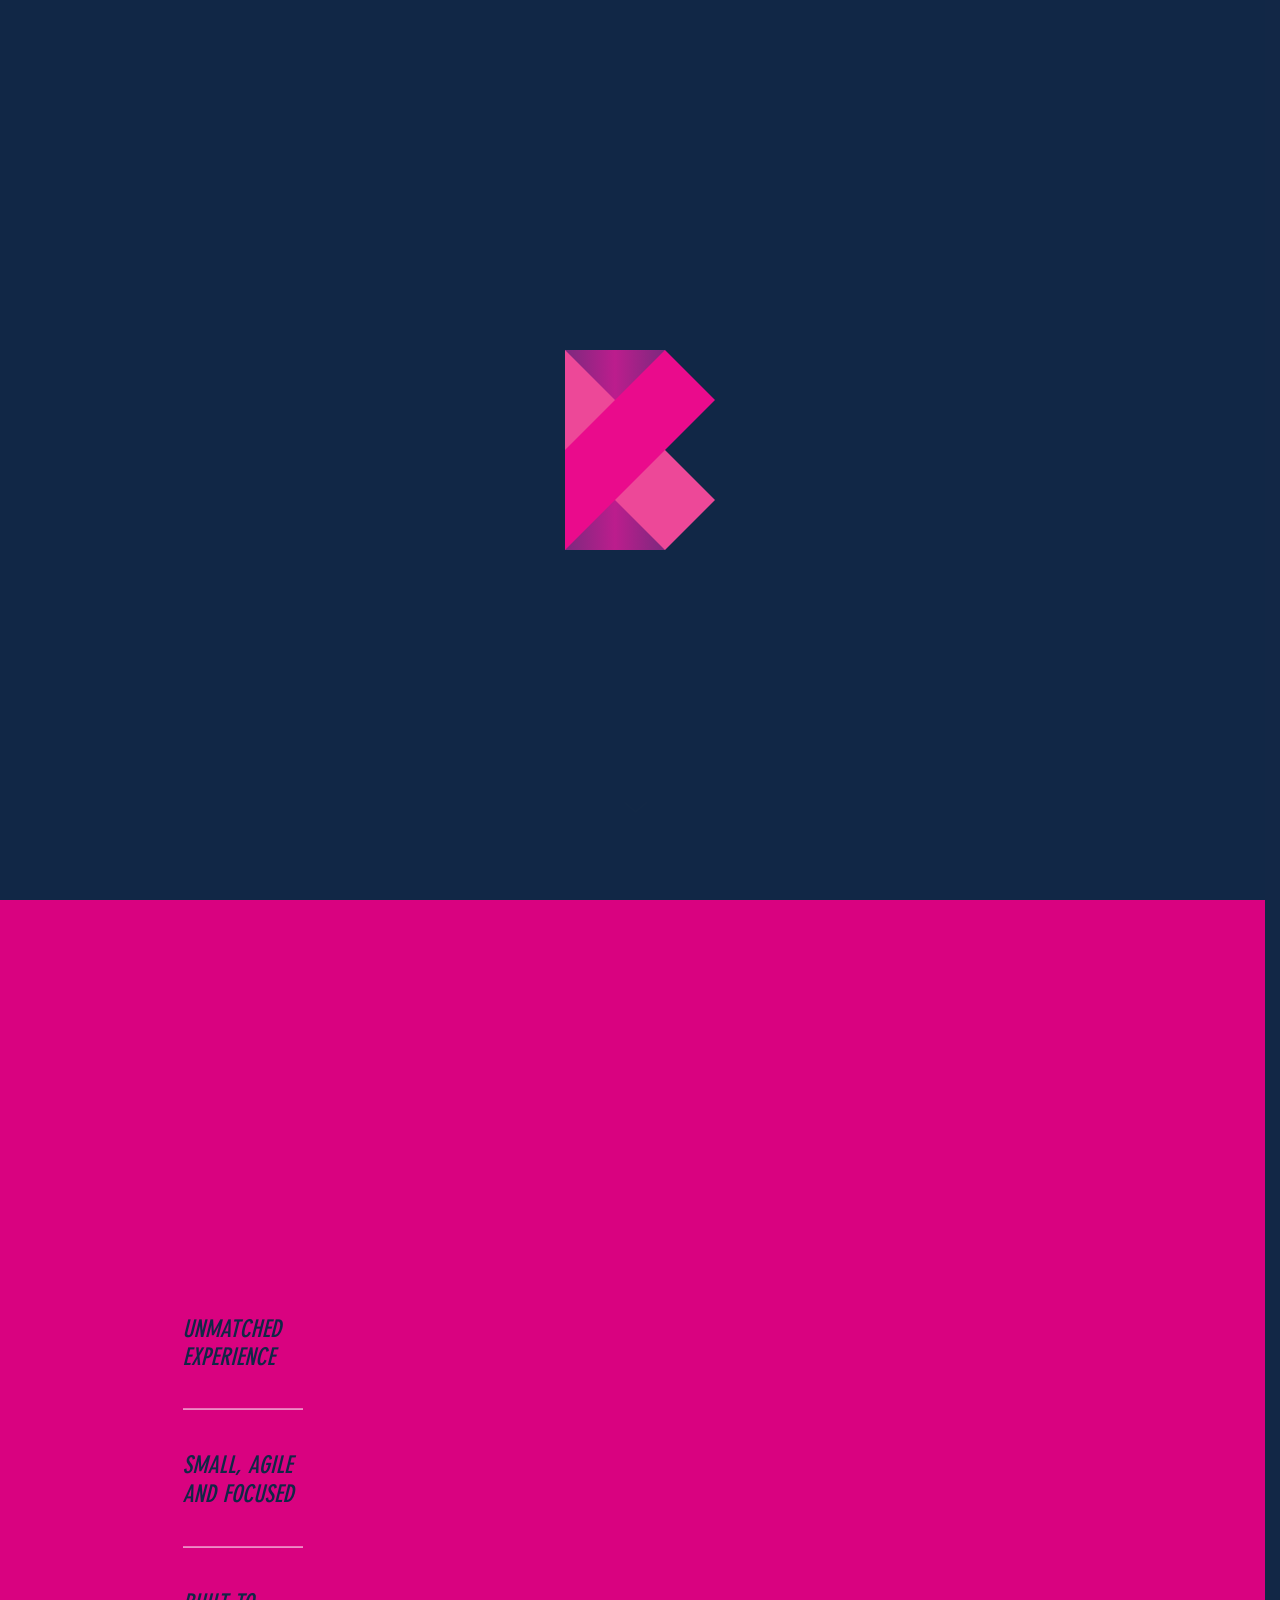
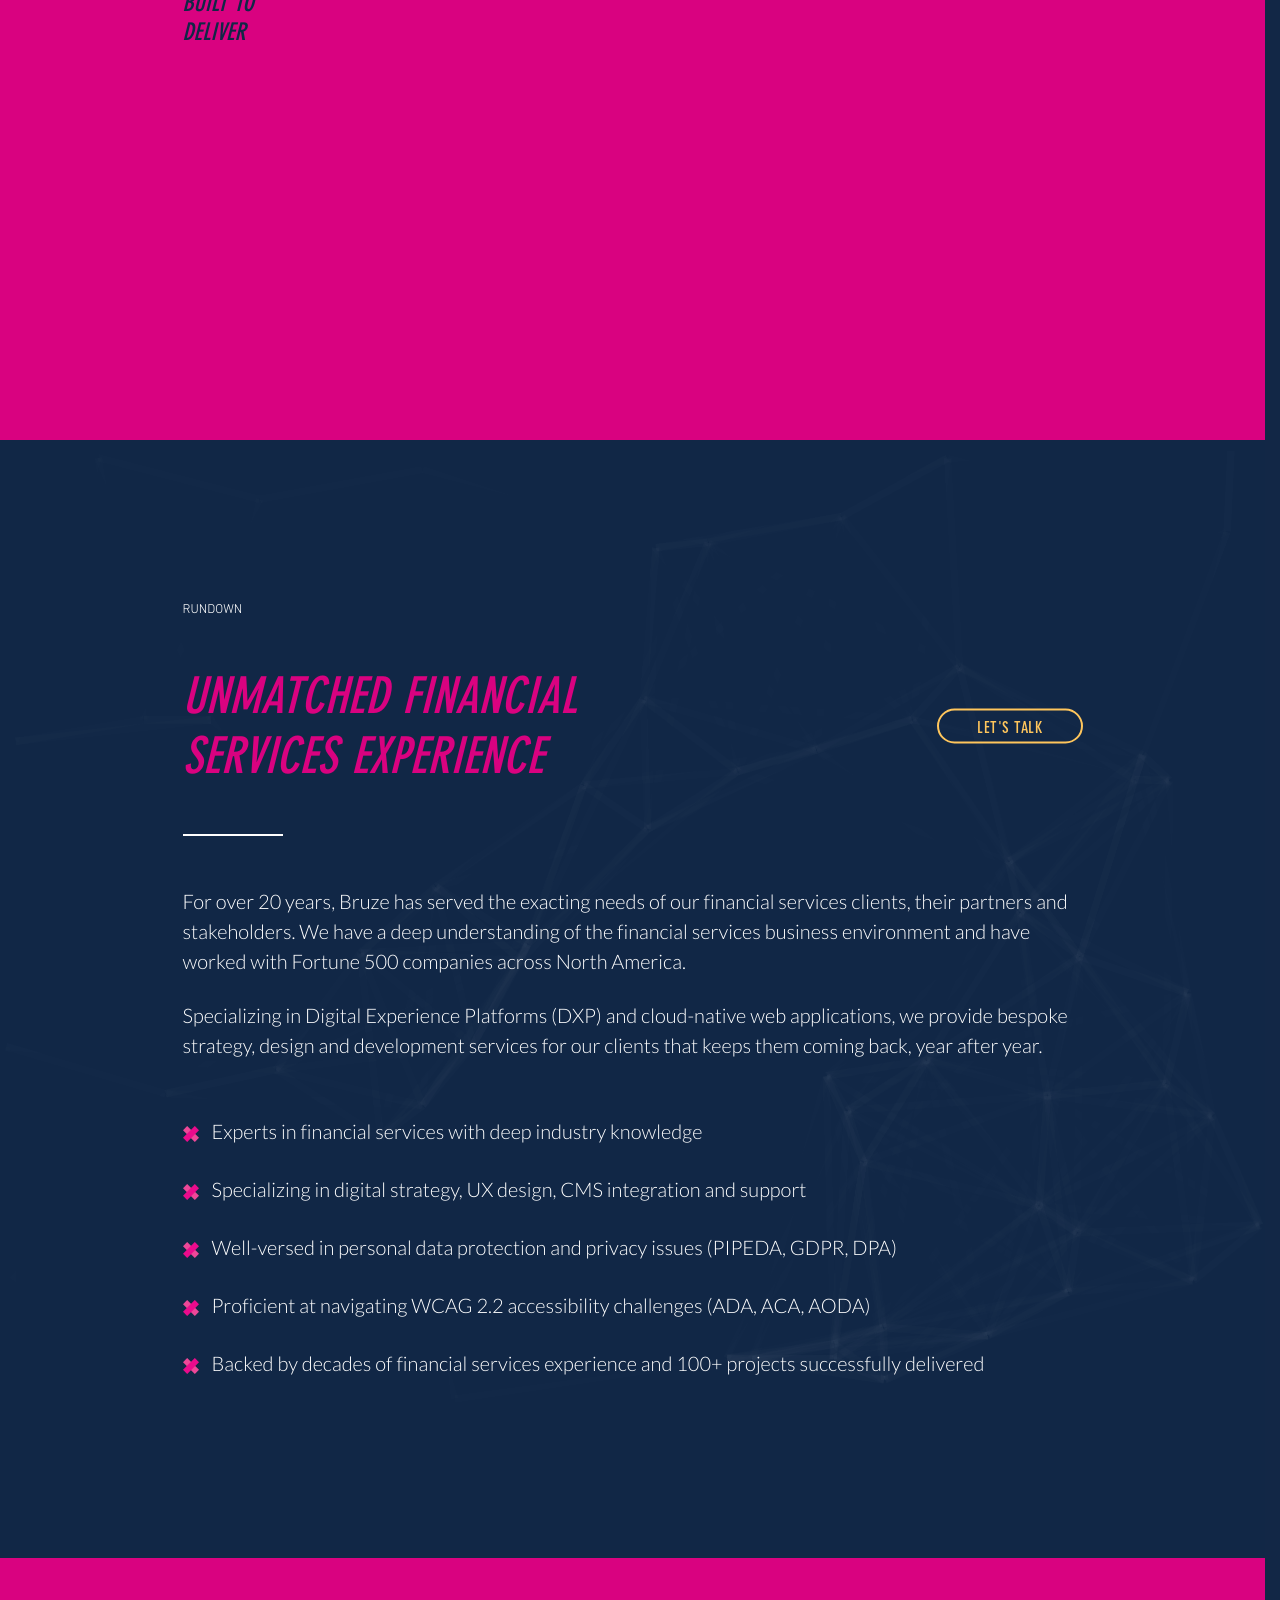
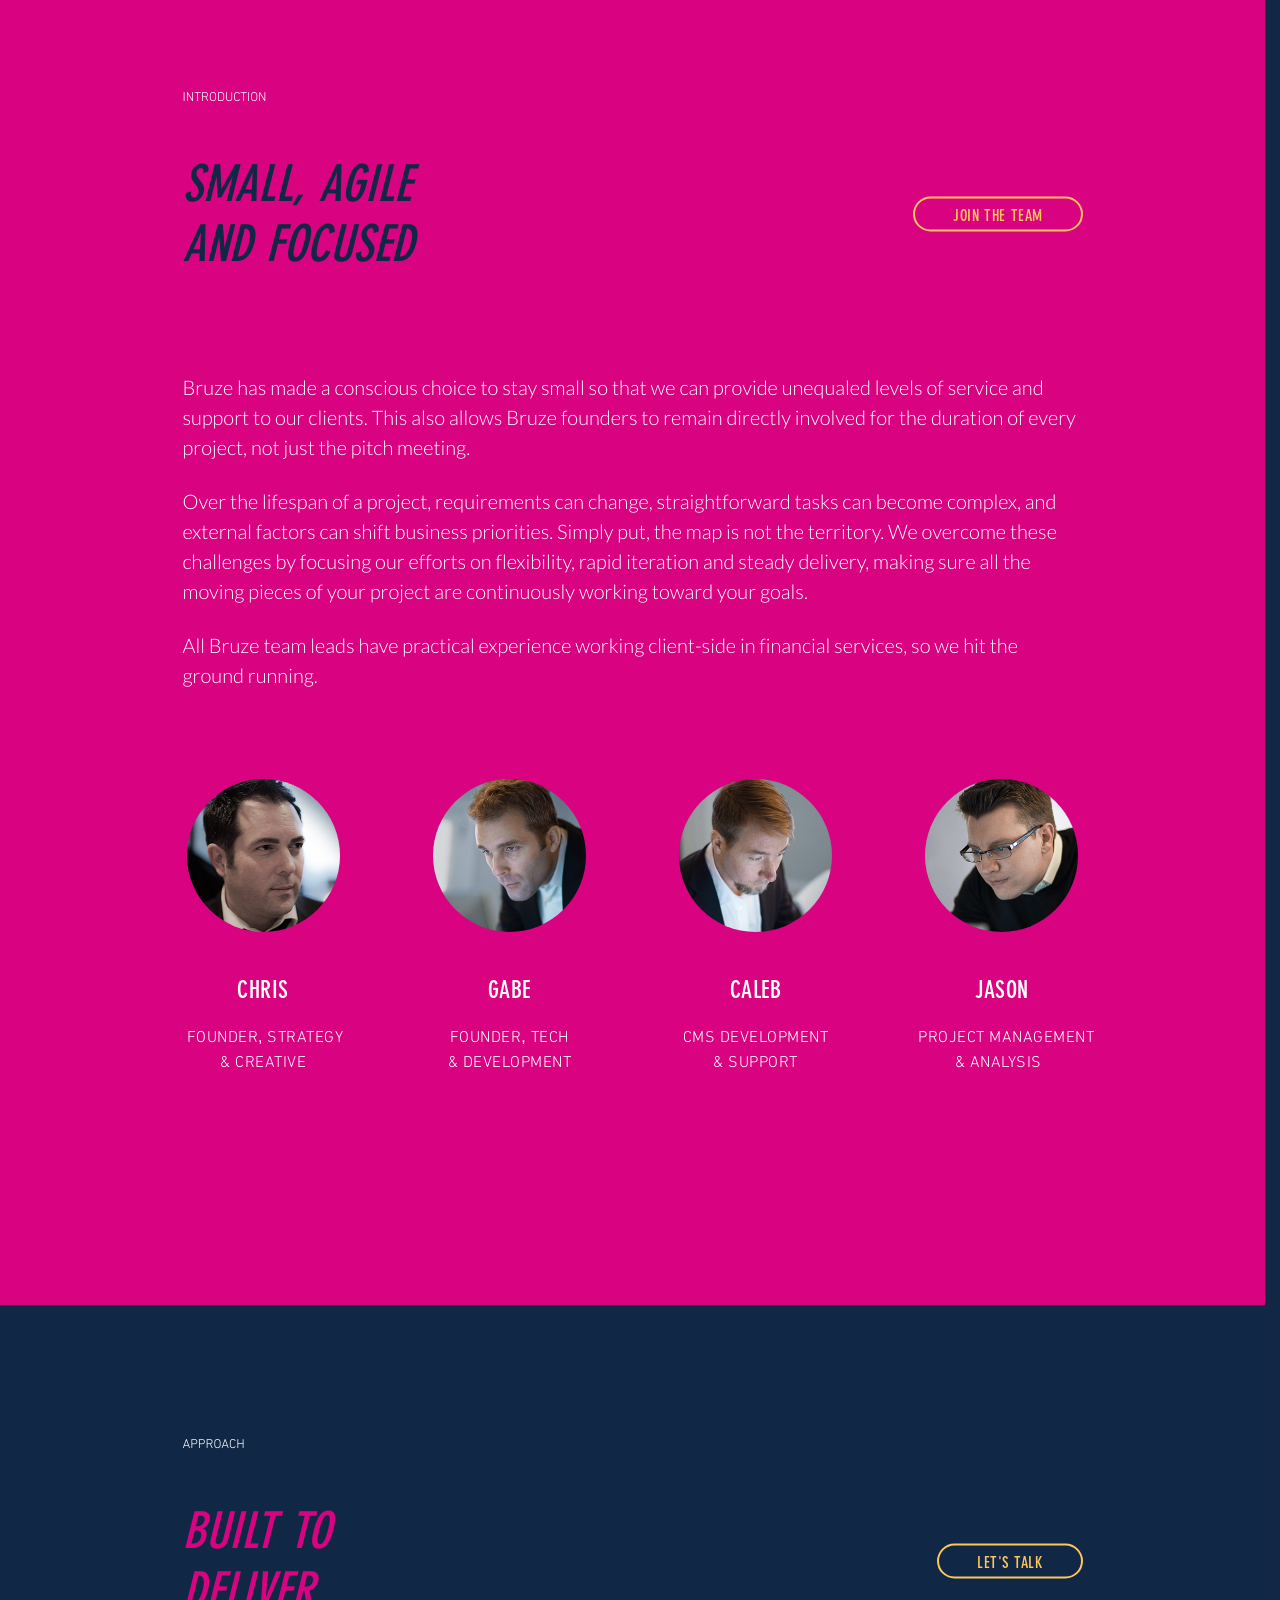
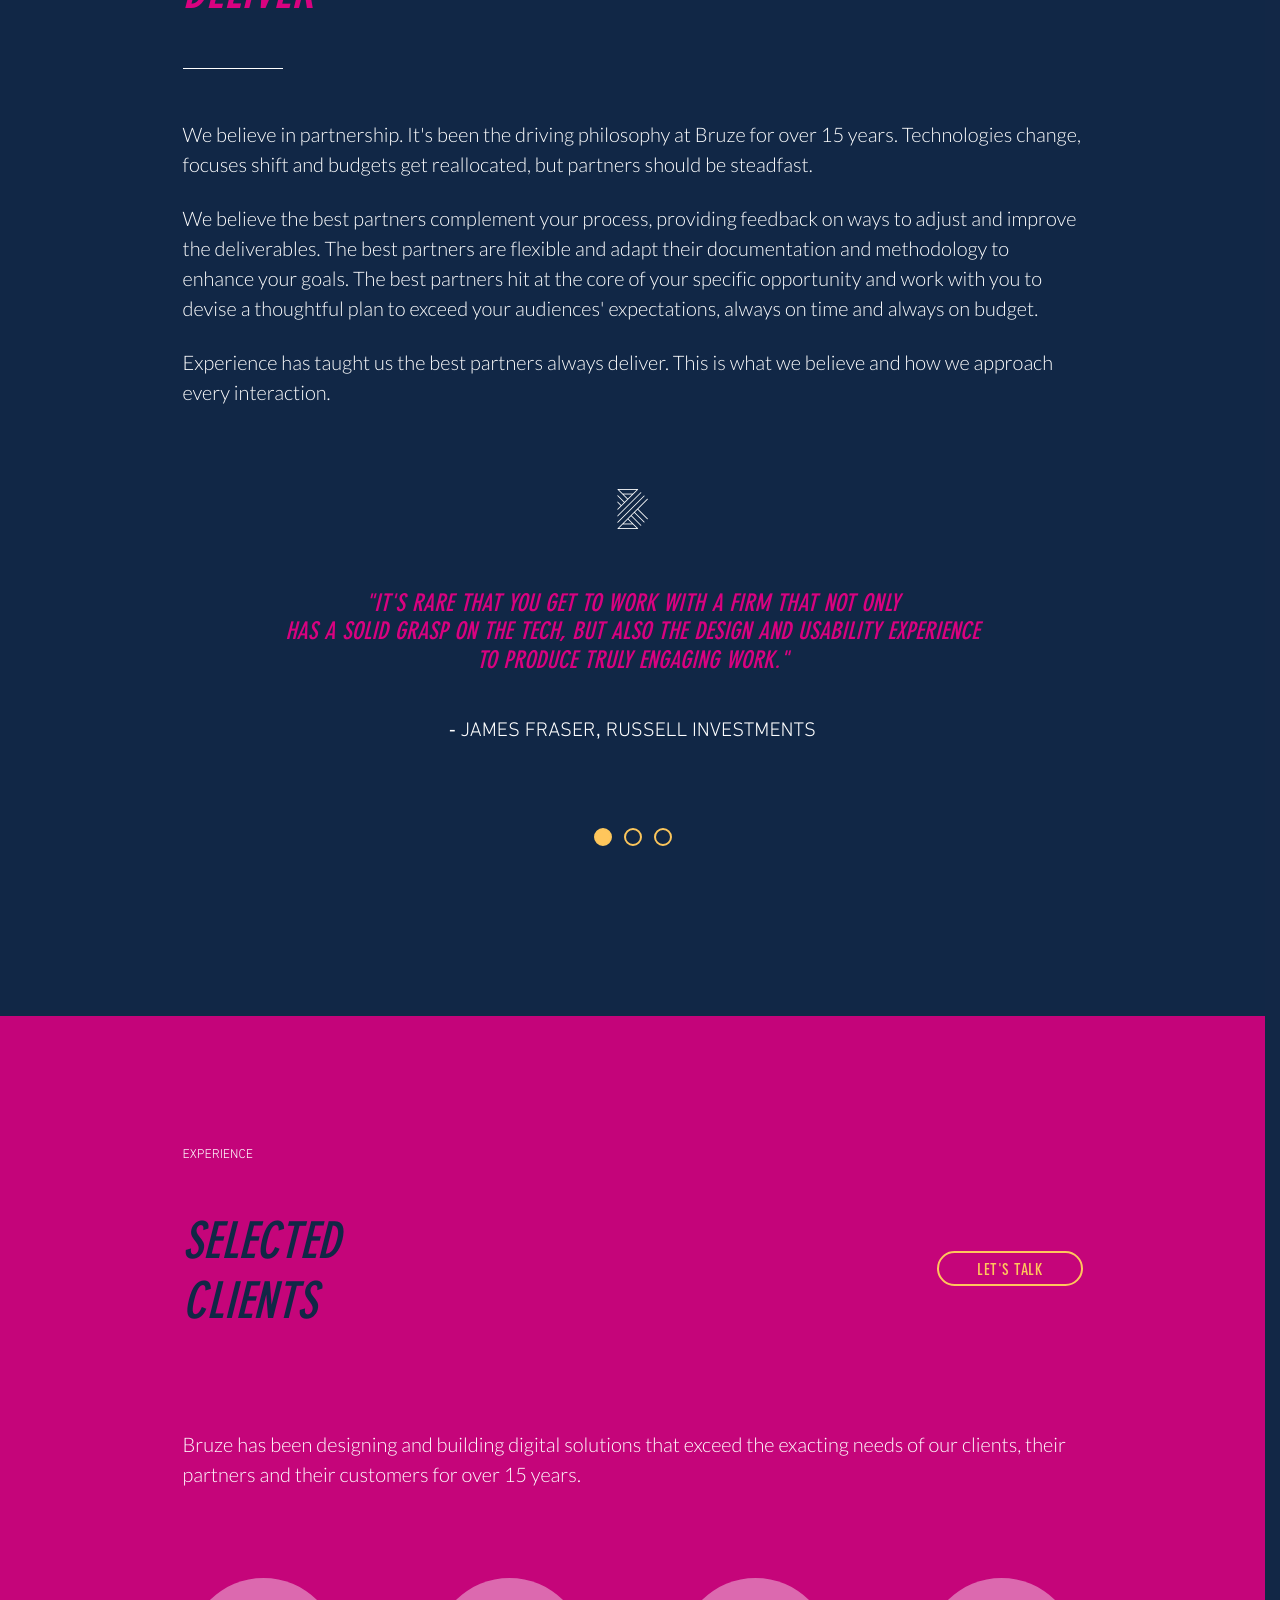
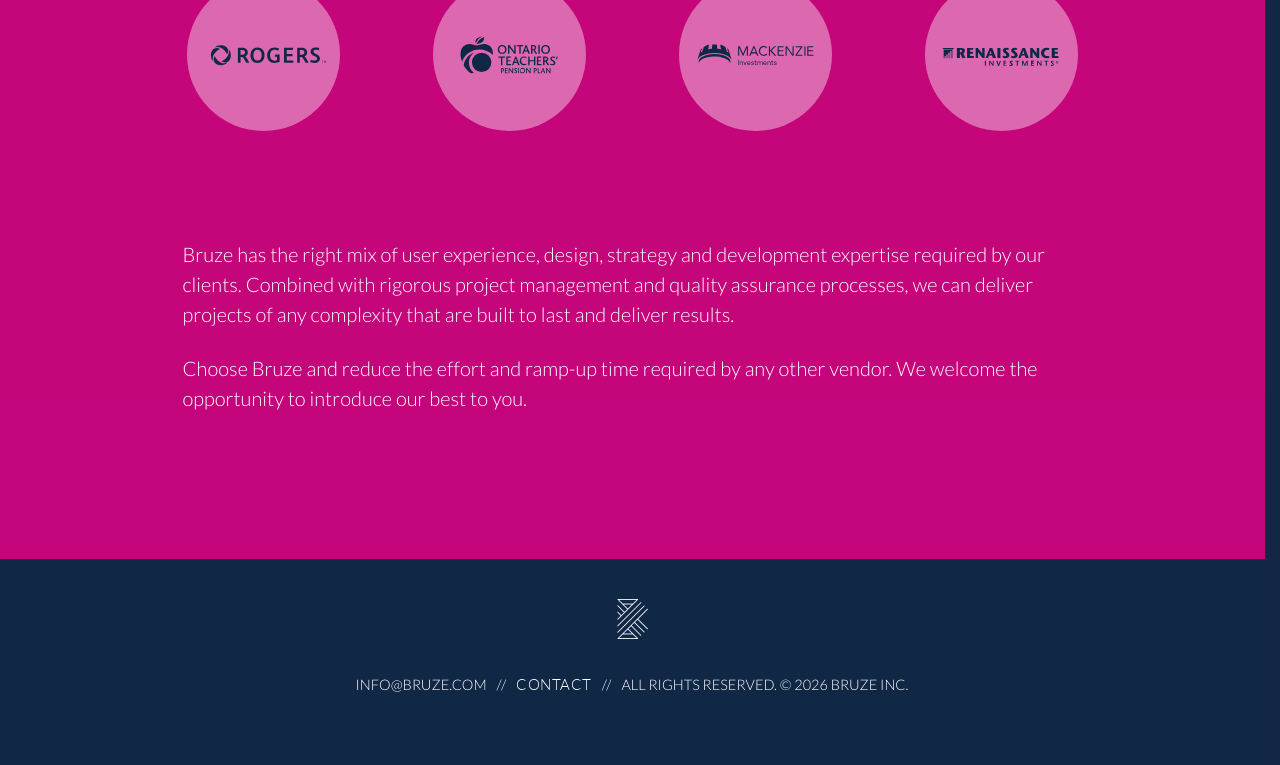
==== commit 1c99baa7: "Form modals: slide-out close, focus return, contact layout; prune main.css - Close animation: closeD" ====
--- a/index.html
+++ b/index.html
@@ -193,6 +193,7 @@
         });
         $(".contact-button button,.left-contact-button, button.contact-us").on("click", function(e) {
             e.preventDefault();
+            window.dialogOpener = this;      // focus returns here when the modal closes
             $(this).addClass("inactive");
             $(".click-origin").removeClass("click-origin");
             var target = e.target;
@@ -257,6 +258,14 @@
             });
             if (window.position !== undefined) { $(window).scrollTop(window.position); }
             thaw();
+            // The browser's own focus restore runs inside close(), while <body> is still inert, so it fails and focus
+            // drops to the browser chrome. Restore it here, after thaw(). The left button (tabindex -1, aria-hidden)
+            // is pointer-only and shows its :focus state, so it is skipped.
+            var opener = window.dialogOpener;
+            window.dialogOpener = null;
+            if (opener && opener.isConnected && !$(opener).is(".left-contact-button")) {
+                opener.focus({ preventScroll: true });
+            }
         });
 
         // Focus trap for every open dialog: Tab wraps from the last control to the first (and Shift+Tab the reverse),
@@ -279,6 +288,7 @@
         });
         $(".join-team button").on("click", function(e) {
             e.preventDefault();
+            window.dialogOpener = this;      // focus returns here when the modal closes
             window.originHash = getHash();
             window.position = $(window).scrollTop();
             $(".click-origin").removeClass("click-origin");
--- a/css/main.css
+++ b/css/main.css
@@ -1,33 +1,4 @@
 /*1602312696000*/
-.loadingmask-message {
-    background: transparent;
-    border-width: 0;
-    display: block;
-    height: 1em;
-    margin-left: auto;
-    margin-right: auto;
-    position: relative;
-    text-align: left;
-    width: 1em
-}
-
-.loadingmask-message .loadingmask-message-content {
-    -webkit-animation: loading-animation 1.2s infinite ease-out;
-    animation: loading-animation 1.2s infinite ease-out;
-    background: transparent;
-    border-radius: 50%;
-    border-width: 0;
-    clear: both;
-    color: transparent;
-    height: 1em;
-    margin: 0;
-    overflow: hidden;
-    padding: 0;
-    position: relative;
-    -webkit-transform: translateZ(0);
-    transform: translateZ(0);
-    width: 1em
-}
 
 .logo {
     display: inline-block;
@@ -35,233 +6,12 @@
     vertical-align: middle
 }
 
-.portal-iframe #main-content {
-    width: 100%
-}
-
-.separator {
-    border-top: 1px solid #cdced9
-}
-
-.entry-status {
-    border-left: 4px solid transparent
-}
-
 span.alert {
     display: inline-block
 }
 
-.update-available {
-    margin-top: 10px;
-    padding: 2px;
-    text-align: left
-}
-
-
-@media(max-width: 991.98px) {
-    .responsive-table-horizontal {
-        display:block;
-        position: relative;
-        width: 100%
-    }
-
-    .responsive-table-horizontal:after {
-        clear: both;
-        content: '';
-        display: block;
-        font-size: 0;
-        height: 0;
-        visibility: hidden
-    }
-
-    .responsive-table-horizontal tbody {
-        display: block;
-        overflow-x: auto;
-        position: relative;
-        white-space: nowrap;
-        width: auto
-    }
-
-    .responsive-table-horizontal tbody tr {
-        display: inline-block;
-        vertical-align: top
-    }
-
-    .responsive-table-horizontal tbody tr td {
-        display: block;
-        margin-bottom: 20px
-    }
-
-    .responsive-table-horizontal tbody tr td:first-child {
-        text-align: left
-    }
-
-    .responsive-table-horizontal thead {
-        display: block;
-        float: left;
-        margin-right: 10px
-    }
-
-    .responsive-table-horizontal thead:after {
-        clear: both;
-        content: '';
-        display: block;
-        font-size: 0;
-        height: 0;
-        visibility: hidden
-    }
-
-    .responsive-table-horizontal thead th {
-        display: block;
-        margin-bottom: 20px;
-        text-align: right
-    }
-
-    .responsive-table-horizontal thead th:first-child {
-        text-align: right
-    }
-
-    .ie9 .responsive-table-horizontal thead {
-        float: none
-    }
-}
-
-.important {
-    font-weight: bold
-}
-
-.highlight {
-    background: #ffc;
-    font-weight: bold;
-    margin: 0 1px
-}
-
-.hide-accessible {
-    clip: rect(0 0 0 0) !important;
-    position: absolute !important;
-    -webkit-transform: scale(0);
-    -webkit-transform-origin-x: 0;
-    -webkit-transform-origin-y: 0;
-    *position: fixed !important;
-    _position: absolute !important
-}
-
-.force-offset {
-    display: block !important;
-    position: absolute !important;
-    visibility: hidden !important
-}
-
-.unselectable,.unselectable * {
-    -moz-user-select: none;
-    -ms-user-select: none;
-    -webkit-user-select: none;
-    user-select: none
-}
-
-.cke_toolbar.cke_toolbar__a11yhelpbtn .cke_toolgroup,.cke_toolbar.cke_toolbar__a11yhelpbtn .cke_toolgroup:hover {
-    background: transparent
-}
-
-.cke_toolbar.cke_toolbar__a11yhelpbtn .cke_button:hover {
-    background: transparent
-}
-
-.cke_toolbar.cke_toolbar__a11yhelpbtn .cke_button .cke_button_label:after {
-    border-color: #a6a6a6;
-    font-family: 'Courier New',Courier,'Lucida Sans Typewriter','Lucida Typewriter',monospace
-}
-
-.lfr-asset-category-container .no-matches {
-    color: #999
-}
-
-.lfr-asset-category-search-container {
-    background-color: #d3dadd;
-    border-bottom-color: #aeb8bc
-}
-
-.lfr-asset-category-list a.selected {
-    background-color: #eee
-}
-
-.lfr-categories-selector-search-results-path {
-    color: #575757;
-    font-size: .9em;
-    text-align: right;
-    width: 25%
-}
-
-.lfr-asset-column-actions-content {
-    background-color: #d7f1ff
-}
-
-.lfr-asset-column-actions .lfr-asset-column-actions-content {
-    border-color: #88c5d9
-}
-
-.lfr-asset-column-details .lfr-asset-categories {
-    color: #7d7d7d
-}
-
-.lfr-asset-column-details .lfr-asset-categories .lfr-asset-category {
-    color: #555
-}
-
-.lfr-asset-column-details .lfr-asset-description {
-    color: #444;
-    font-style: italic;
-    -ms-hyphens: none;
-    -webkit-hyphens: none;
-    hyphens: none
-}
-
-.lfr-asset-column-details .lfr-asset-icon {
-    border-right-color: #999;
-    color: #999
-}
-
-.lfr-asset-column-details .lfr-asset-tags {
-    color: #7d7d7d
-}
-
-.lfr-asset-column-details .lfr-asset-tags .tag {
-    color: #555
-}
-
-.lfr-asset-panels .lfr-panel.lfr-extended,.lfr-asset-column-details .lfr-panel.lfr-extended {
-    border-color: #ccc
-}
-
-.lfr-form-row {
-    border-bottom-color: #ccc
-}
-
-.lfr-form-row:hover {
-    border-bottom-color: #ccc
-}
-
-.lfr-form-row .handle-sort-vertical {
-    background: url(../images/application/handle_sort_vertical.png) no-repeat 0 50%
-}
-
-.lfr-edit-layout-panel .taglib-form-navigator .button-holder {
-    background-color: #fff
-}
-
-.form-control-inline {
-    background-color: transparent;
-    font-size: 1.125rem;
-    font-weight: 700
-}
-
 .form-control-inline:not(:hover) {
     border-color: transparent
-}
-
-.form-control-inline::-webkit-input-placeholder {
-    color: #a7a9bc;
-    font-style: italic
 }
 
 .form-control-inline:-ms-input-placeholder {
@@ -269,2905 +19,13 @@
     font-style: italic
 }
 
-.form-control-inline::-ms-input-placeholder {
-    color: #a7a9bc;
-    font-style: italic
-}
-
-.form-control-inline::placeholder {
-    color: #a7a9bc;
-    font-style: italic
-}
-
-.definition-of-terms dt {
-    color: #333;
-    font-weight: normal;
-    width: 100%;
-    word-break: break-word
-}
-
-@media(min-width: 576px) {
-    .definition-of-terms dt {
-        width:auto
-    }
-}
-
-.lfr-code {
-    background: #fff;
-    border-color: #777;
-    font-family: monospace
-}
-
-.lfr-code tr td.line-numbers {
-    background: #fafafa
-}
-
-.lfr-code tr td.line-numbers:before {
-    color: #aaa;
-    text-shadow: 1px 1px #fff
-}
-
-.popup-alert-notice .countdown-timer {
-    font-size: 1.1em;
-    font-weight: bold
-}
-
-.lfr-token {
-    background-color: #b3daef;
-    border-color: #5fa8ff;
-    color: #444;
-    text-decoration: none
-}
-
-.lfr-token:hover {
-    background-color: #d1e5ef
-}
-
-.lfr-token-primary {
-    font-weight: bold
-}
-
-.lfr-token-primary,.lfr-token-primary:hover {
-    background-color: #b3daef
-}
-
-.lfr-token-close:hover {
-    text-decoration: none
-}
-
-.lfr-button {
-    background: no-repeat 0 50%
-}
-
-.lfr-table>tbody>tr>th,.lfr-table>thead>tr>th,.lfr-table>tfoot>tr>th {
-    font-weight: bold
-}
-
-.lfr-checkbox-preselected {
-    opacity: .5
-}
-
-.lfr-header-row {
-    border-bottom-color: #7b7b7b
-}
-
-.lfr-header-row .lfr-search-combobox {
-    border-color: #5f5f5f
-}
-
-.openid-login input[type='text'] {
-    background: url(../images/common/openid.gif) no-repeat;
-    background-color: #fff;
-    background-position: 0 50%;
-    color: #000
-}
-
-.page-extra-settings .lfr-panel-titlebar .lfr-panel-title {
-    font-size: 1em
-}
-
-.lfr-pagination .lfr-pagination-controls li .lfr-pagination-link {
-    color: #333;
-    font-weight: normal
-}
-
-.lfr-panel.lfr-extended,.lfr-panel-container,.lfr-floating-container {
-    border-color: #dedede #bfbfbf #bfbfbf #dedede
-}
-
-.lfr-panel-container,.lfr-floating-container {
-    background: #fff
-}
-
-.lfr-panel-titlebar .lfr-panel-title {
-    font-size: 1.2em;
-    font-weight: bold
-}
-
-.lfr-panel-titlebar .lfr-panel-button {
-    background: url(../images/application/panel_header_toggler_close.png) no-repeat 0 0
-}
-
-.lfr-panel-titlebar .lfr-panel-button:hover {
-    background-position: 0 100%
-}
-
-.lfr-panel.lfr-collapsible .lfr-panel-titlebar {
-    background: url(../images/arrows/05_down.png) no-repeat 2px 50%
-}
-
-.lfr-panel.lfr-collapsed .lfr-panel-titlebar {
-    background-image: url(../images/arrows/05_right.png)
-}
-
-.lfr-panel.lfr-collapsed .lfr-panel-titlebar .lfr-panel-button {
-    background-image: url(../images/application/panel_header_toggler_open.png)
-}
-
-.lfr-panel.lfr-extended .lfr-panel-titlebar {
-    background: #d6d6d6 url(../images/application/panel_header.png) repeat-x 0 0;
-    border-bottom-color: #cdcdcd
-}
-
-.lfr-panel-container .lfr-extended.lfr-collapsible .lfr-panel-titlebar {
-    border-top-color: #cecece
-}
-
-.js .lfr-floating-trigger {
-    background-image: url(../images/arrows/05_down.png);
-    background-position: 100% 50%;
-    background-repeat: no-repeat;
-    text-decoration: none
-}
-
-.lfr-panel-page .panel-page-content {
-    border-left-color: #ccc
-}
-
-.lfr-panel-page .lfr-add-content h2 {
-    border-color: #ccc
-}
-
-.lfr-panel-page .lfr-add-content h2 span {
-    background: #efefef
-}
-
-.lfr-panel-page .lfr-add-content .lfr-content-category h2 {
-    border-bottom-color: #ccc
-}
-
-.lfr-panel-page .lfr-add-content .lfr-content-category h2 span {
-    background: 0
-}
-
-.lfr-panel-content .paginator-container {
-    background: #cfd2d5;
-    border-bottom-color: #dcdee0;
-    border-top-color: #dcdee0
-}
-
-.lfr-panel-content .paginator-page-container .paginator-page-link {
-    background: 0;
-    border-color: #cfd2d5
-}
-
-.lfr-panel-content .paginator-page-container .paginator-page-link.paginator-current-page {
-    background: #99a7b3 url(../images/application/current_page_hover_bg.png) repeat-x 0 0;
-    border-color: #6b7785 #7c8994 #919fa9;
-    color: #fff;
-    font-weight: bold
-}
-
-.lfr-panel-content .paginator-page-container .paginator-page-link.paginator-current-page:hover {
-    background: #5094d7 url(../images/application/current_page_bg.png) repeat-x 0 0;
-    border-color: #31659c #396ea8 #4c8ccb
-}
-
-#portlet-set-properties fieldset fieldset legend {
-    font-size: 1.1em
-}
-
-.lfr-preview-file-content {
-    border-bottom-color: #6d6d6e
-}
-
-.lfr-preview-file-image-current-column,.lfr-preview-file-video-current-column {
-    background: url(../images/common/checkerboard.png)
-}
-
-.lfr-preview-file-toolbar {
-    background: #333;
-    opacity: .5
-}
-
-.lfr-preview-file-toolbar .icon-arrow-1-l {
-    background: url(../images/document_library/preview_left.png) no-repeat 0 50%
-}
-
-.lfr-preview-file-toolbar .icon-arrow-1-r {
-    background: url(../images/document_library/preview_right.png) no-repeat 0 50%
-}
-
-.lfr-preview-file-toolbar .icon-zoomin {
-    background: url(../images/document_library/preview_zoom.png) no-repeat 0 50%
-}
-
-.lfr-preview-file-image-current-column:hover .lfr-preview-file-toolbar {
-    opacity: 1
-}
-
-.lfr-preview-file-info {
-    background: #333;
-    color: #fff;
-    opacity: .5
-}
-
-.lfr-preview-file-info:hover {
-    opacity: 1
-}
-
-.lfr-preview-file-index {
-    font-weight: bold
-}
-
-.lfr-preview-file-image-current {
-    background: url(../images/aui/loading_indicator.gif) no-repeat 50% 50%
-}
-
-.lfr-preview-file-image img {
-    background: url(../images/aui/loading_indicator.gif) no-repeat 50% 50%;
-    border-color: #aeb8bc
-}
-
-.lfr-preview-file-image-selected img,.lfr-preview-file-image:hover img {
-    border-color: #00a2ea
-}
-
-.lfr-preview-file-loading-indicator {
-    background: #333;
-    color: #fff
-}
-
-.lfr-preview-file-image-overlay-content {
-    background: url(../images/common/checkerboard.png);
-    border-color: #555
-}
-
-.firefox .lfr-preview-video-content div.video-node {
-    height: 100%
-}
-
-textarea.lfr-editor-textarea {
-    font-family: monospace
-}
-
-.lfr-rich-editor.ace_editor {
-    border-color: #a1a2a4
-}
-
-.lfr-plain-editor textarea,.lfr-rich-editor.ace_editor {
-    font-family: 'Monaco','Menlo','Droid Sans Mono','Courier New',monospace;
-    font-size: 12px
-}
-
-.sidebar-sm {
-    font-size: .875rem
-}
-
-.sidebar-sm .sheet-subtitle {
-    font-size: .75rem;
-    margin-bottom: 1rem
-}
-
-.sidebar-sm .form-group {
-    margin-bottom: 1rem
-}
-
-.sidebar-sm .form-control {
-    border-radius: .1875rem;
-    font-size: .875rem;
-    height: 2rem;
-    line-height: 1.5;
-    min-height: auto;
-    padding: .25rem .75rem
-}
-
-.sidebar-sm .form-control.form-control-tag-group {
-    height: auto
-}
-
-.sidebar-sm .form-control.form-control-tag-group .form-control-inset {
-    margin-bottom: 0;
-    margin-top: 0
-}
-
-.sidebar-sm .form-control.form-control-tag-group .label {
-    margin-bottom: 0;
-    margin-top: 0;
-    padding: 0 .25rem
-}
-
-.sidebar-sm .form-control[type='file'] {
-    padding: 0
-}
-
-.sidebar-sm select.form-control:not([size]) {
-    height: 2rem
-}
-
-.sidebar-sm .article-content-description .input-localized.input-localized-editor .input-group-item .wrapper .form-control {
-    min-height: auto;
-    padding: .285rem .75rem
-}
-
-.sidebar-sm .btn:not(.btn-unstyled) {
-    border-radius: .1875rem;
-    font-size: .875rem;
-    line-height: 1.15;
-    padding: .4375rem .75rem
-}
-
-.sidebar-sm .btn:not(.btn-unstyled).close {
-    padding: .4375rem
-}
-
-.sidebar-sm .btn.btn-monospaced,.sidebar-sm .btn.btn-monospaced.btn-sm {
-    height: 2rem;
-    padding: .1875rem 0;
-    width: 2rem
-}
-
-.sidebar-sm .input-group-item .input-group-text {
-    font-size: .875rem;
-    height: 2rem;
-    min-width: 2rem;
-    padding-left: .75rem;
-    padding-right: .75rem
-}
-
-.sidebar-sm .input-group-item .btn .btn-section {
-    font-size: .5625rem
-}
-
-.sidebar-sm .list-group-item-flex {
-    padding: .5rem .25rem
-}
-
-.sidebar-sm .list-group-item-flex .autofit-col {
-    padding-left: .25rem;
-    padding-right: .25rem
-}
-
-.lfr-spa-loading-bar {
-    background: #2fa4f5
-}
-
-.lfr-tag-selector-popup label {
-    border-bottom-color: #eee
-}
-
-.lfr-tag-selector-popup .no-matches {
-    color: #999
-}
-
-.lfr-toolbar {
-    background-color: #e5e4e8
-}
-
-.lfr-toolbar .lfr-button:focus {
-    border-color: #000
-}
-
-.lfr-toolbar .lfr-button:hover {
-    border-color: #ccc #777 #777
-}
-
-.lfr-toolbar .lfr-separator {
-    border-left-color: #fff;
-    border-right-color: #ccc;
-    font-size: 12px
-}
-
-.lfr-toolbar .lfr-button,.lfr-emoticon-container .lfr-button {
-    border-color: #e5e4e8
-}
-
-.lfr-emoticon-container {
-    background: #e5e4e8;
-    border-color: #ccc
-}
-
-.lfr-translation-manager .lfr-translation-manager-available-translations .lfr-translation-manager-available-translations-links {
-    line-height: 1
-}
-
-.lfr-translation-manager .lfr-translation-manager-translation {
-    text-decoration: none
-}
-
-.lfr-translation-manager .lfr-translation-manager-translation:hover {
-    background-color: #d1e5ef
-}
-
-.lfr-translation-manager .lfr-translation-manager-translation.lfr-translation-manager-translation-editing {
-    background-color: #598bec;
-    border-color: #224fa8;
-    color: #fff
-}
-
-.lfr-tree a {
-    text-decoration: none
-}
-
-.tree-drag-helper {
-    z-index: 1035
-}
-
-.lfr-upload-container .upload-target {
-    border-color: #ddd
-}
-
-.lfr-upload-container .upload-target h4 span {
-    text-transform: lowercase
-}
-
-.lfr-upload-container .upload-target .drop-file-text {
-    font-weight: normal
-}
-
-.lfr-upload-container a.browse-button {
-    background-image: url(../images/common/add.png);
-    background-repeat: no-repeat;
-    color: white;
-    font-size: 1.2em;
-    font-weight: bold;
-    text-decoration: none
-}
-
-.lfr-upload-container a.clear-uploads {
-    background-image: url(../images/common/remove.png);
-    background-repeat: no-repeat
-}
-
-.lfr-upload-container a.cancel-uploads {
-    background-image: url(../images/common/close.png);
-    background-repeat: no-repeat
-}
-
-.lfr-upload-container .upload-list-info h4 {
-    font-size: 1.3em
-}
-
-.lfr-upload-container .cancel-button {
-    color: #869cad
-}
-
-.lfr-upload-container .delete-button {
-    color: #869cad
-}
-
-.lfr-upload-container .file-added .success-message {
-    font-weight: normal
-}
-
-.lfr-upload-container .upload-error {
-    opacity: 1
-}
-
-.lfr-upload-container .multiple-files .upload-error {
-    background: #fdd url(../images/messages/error.png) no-repeat 5px 5px;
-    border-color: #900;
-    color: #900;
-    font-weight: normal;
-    margin-bottom: 16px;
-    padding: 8px 8px 8px 24px
-}
-
-.lfr-upload-container .upload-complete .error-message,.lfr-upload-container .upload-complete .success-message {
-    font-weight: bold
-}
-
-.lfr-upload-container .file-uploading {
-    background-color: #ffc
-}
-
-.upload-drop-active .lfr-upload-container .upload-target {
-    background-color: #ddedde;
-    border-color: #7d7;
-    border-style: dashed
-}
-
-.app-view-entry:hover .entry-thumbnail {
-    border-color: #7abfdd
-}
-
-.app-view-entry.selected .entry-thumbnail {
-    border-color: #057cb0
-}
-
-.app-view-entry.selected .entry-metadata dt,.app-view-entry.selected .entry-metadata dd,.app-view-entry.selected .entry-metadata .entry-categories,.app-view-entry.selected .entry-metadata .entry-tags,.app-view-entry.selected .entry-metadata .entry-description {
-    color: #f0f0f0
-}
-
-.app-view-entry .entry-title {
-    font-weight: bold
-}
-
-.app-view-entry .entry-link {
-    text-decoration: none
-}
-
-.app-view-entry .entry-metadata dt,.app-view-entry .entry-metadata dd,.app-view-entry .entry-metadata .entry-categories,.app-view-entry .entry-metadata .entry-tags,.app-view-entry .entry-metadata .entry-description {
-    color: #333;
-    word-wrap: break-word
-}
-
-.app-view-entry .entry-metadata .entry-categories .taglib-asset-categories-summary {
-    font-weight: bold
-}
-
-.app-view-entry .entry-metadata .entry-categories .taglib-asset-categories-summary .asset-category {
-    font-weight: normal
-}
-
-.app-view-entry.selected,.app-view-entry.selected:hover {
-    background-color: #00a2ea
-}
-
-.app-view-entry.selected a,.app-view-entry.selected a:focus,.app-view-entry.selected a:hover {
-    color: #fff
-}
-
-.app-view-entry.selected a .lfr-icon-menu-arrow {
-    color: #333
-}
-
-.app-view-entry.active-area,.app-view-entry.active-area.hover,.app-view-entry.active-area td {
-    background-color: #5ad300
-}
-
-.app-view-entry:hover,.app-view-entry.hover {
-    background-color: #d3e8f1
-}
-
-.app-view-entry a.entry-link:hover {
-    text-decoration: none
-}
-
-.app-view-entry a.entry-link:hover .entry-metadata .entry-title .entry-title-text {
-    text-decoration: underline
-}
-
-.app-view-entry-taglib.entry-display-style.display-icon .entry-title {
-    font-weight: normal
-}
-
-.app-view-search-entry-taglib .entry-discussion a,.app-view-search-entry-taglib .entry-attachment a {
-    text-decoration: none
-}
-
-.app-view-search-entry-taglib .entry-discussion:hover,.app-view-search-entry-taglib .entry-attachment:hover {
-    background-color: #d3e8f1
-}
-
-.app-view-search-entry-taglib .entry-folder {
-    color: #999
-}
-
-.app-view-search-entry-taglib .entry-link .entry-thumbnail-image {
-    color: #000;
-    text-decoration: none
-}
-
-.app-view-search-entry-taglib.alt {
-    background-color: #edf0f3
-}
-
-.app-view-search-entry-taglib.search {
-    background-color: #fff
-}
-
-.app-view-search-entry-taglib.search.alt {
-    background-color: #e2e5e8
-}
-
-.app-view-taglib .display-style .icon {
-    background-image: url(../images/application/layouts.png);
-    background-repeat: no-repeat
-}
-
-.app-view-taglib .icon-display-descriptive {
-    background-position: -32px 0
-}
-
-.app-view-taglib .icon-display-icon {
-    background-position: -16px 0
-}
-
-.app-view-taglib .icon-display-list {
-    background-position: 0 0
-}
-
-.app-view-taglib .state-active .icon-display-descriptive {
-    background-position: -32px 100%
-}
-
-.app-view-taglib .state-active .icon-display-icon {
-    background-position: -16px 100%
-}
-
-@media(max-width: 767.98px) {
-    .navbar .nav-display-style-buttons .display-style-buttons>.dropdown>.dropdown-menu {
-        background-color:transparent;
-        box-shadow: none
-    }
-}
-
-.navbar .nav-display-style-buttons .display-style-buttons-container .dropdown-toggle .caret {
-    border-bottom-color: #333;
-    border-top-color: #333
-}
-
-.taglib-asset-metadata .metadata-entry-label {
-    font-weight: normal
-}
-
-.taglib-asset-metadata .metadata-author {
-    font-weight: bold
-}
-
-.taglib-asset-metadata .metadata-entry {
-    color: #999
-}
-
-.taglib-asset-metadata .metadata-author .asset-user-info .user-info {
-    color: #009ae5;
-    font-size: 14px;
-    line-height: 14px
-}
-
-.taglib-asset-metadata .metadata-author .asset-user-info .date-info {
-    color: #8c8c8c;
-    font-size: 13px
-}
-
-.taglib-calendar table {
-    border-color: #999
-}
-
-.taglib-calendar tr th,.taglib-calendar tr td {
-    border-bottom-color: #999
-}
-
-.taglib-calendar tr.portlet-section-header th,.taglib-calendar tr td {
-    border-color: #999
-}
-
-.taglib-calendar a:hover,.taglib-calendar a:focus {
-    background-color: #ccc
-}
-
-.taglib-calendar .calendar-inactive {
-    color: #999
-}
-
-.taglib-calendar .has-events a span {
-    background: url(../images/calendar/event_indicator.png) no-repeat 50% 95%
-}
-
-.taglib-calendar .has-events.calendar-current-day a span {
-    background-image: url(../images/calendar/event_indicator_current.png)
-}
-
-.taglib-diff-addedline,#taglib-diff-results ins {
-    background: #e6ffe6
-}
-
-.taglib-diff-context {
-    background: #eee
-}
-
-.taglib-diff-deletedline,#taglib-diff-results del {
-    background: #ffe6e6
-}
-
-.taglib-diff-html div.diff-removed-image {
-    background: #fdc6c6 url(../images/diff/minus.png)
-}
-
-.taglib-diff-html div.diff-added-image {
-    background: #cfc url(../images/diff/plus.png) no-repeat
-}
-
-.taglib-diff-html div.diff-removed-image,.taglib-diff-html div.diff-added-image {
-    opacity: .55
-}
-
-.taglib-diff-html span.diff-html-added {
-    background-color: #cfc;
-    font-size: 1em
-}
-
-.taglib-diff-html span.diff-html-added img {
-    border-color: #cfc
-}
-
-.taglib-diff-html span.diff-html-changed {
-    background: url(../images/diff/underline.png) bottom repeat-x
-}
-
-.taglib-diff-html span.diff-html-changed img {
-    border-color: #009
-}
-
-.taglib-diff-html span.diff-html-removed {
-    background-color: #fdc6c6;
-    font-size: 1em;
-    text-decoration: line-through
-}
-
-.taglib-diff-html span.diff-html-removed img {
-    border-color: #fdc6c6
-}
-
-.diff-version-comparator .taglib-diff-html .diff-html-changed {
-    background-image: none;
-    border-bottom-color: #009ae5
-}
-
-.diff-version-comparator .taglib-diff-html .diff-html-changed img {
-    border-color: #009ae5
-}
-
-.diff-version-comparator .diff-target-selector {
-    border-left-color: #e5e5e5
-}
-
-.diff-version-comparator .diff-version-filter {
-    background-color: #f9f9f9
-}
-
-.taglib-discussion .lfr-discussion .lfr-discussion-form-edit .alloy-editor-placeholder {
-    border-left-color: #dbdde1
-}
-
-@media(min-width: 576px) {
-    .taglib-discussion .lfr-discussion-details .taglib-user-display {
-        word-wrap:break-word
-    }
-}
-
-.taglib-discussion .lfr-discussion-details .taglib-user-display .user-details .user-name {
-    font-weight: bold;
-    text-decoration: none
-}
-
-.taglib-discussion .lfr-discussion-details .taglib-user-display .user-details .user-name:hover {
-    text-decoration: underline
-}
-
-.taglib-discussion .lfr-discussion-details .taglib-user-display .user-profile-image .avatar {
-    background-size: 50px
-}
-
-.taglib-discussion .lfr-discussion-actions li a,.taglib-discussion .lfr-discussion-actions li a span {
-    text-decoration: none
-}
-
-.taglib-discussion .lfr-discussion-actions li a:hover span,.taglib-discussion .lfr-discussion-actions li a:focus span {
-    text-decoration: underline
-}
-
-.taglib-discussion .lfr-discussion-form-container .lfr-discussion-form {
-    background: #ddd;
-    border-radius: 4px
-}
-
-.taglib-discussion .lfr-discussion-form-container .lfr-discussion-form .taglib-user-display .user-profile-image .avatar {
-    background-size: 40px
-}
-
-.lfr-discussion-reply.popover .lfr-discussion-reply-user-name {
-    font-weight: bold
-}
-
-.drop-zone.drop-enabled:not(.no-border) {
-    outline-color: rgba(176,180,187,0.5)
-}
-
-.drop-here-info .drop-icons span:nth-of-type(1),.drop-here-info .drop-icons span:nth-of-type(3) {
-    background: #e8e6e8;
-    color: #a5a6ac
-}
-
-.drop-here-info .drop-icons span:nth-of-type(2) {
-    background: #00c2ff;
-    color: #fff
-}
-
-.drop-here-info .drop-text {
-    color: #fff
-}
-
-.drop-active .drop-here-info {
-    background-color: rgba(0,0,0,0.6);
-    z-index: 100
-}
-
-.lfr-ddm-field-group {
-    margin-bottom: 20px
-}
-
-.lfr-ddm-field-group-inline {
-    display: inline-block;
-    vertical-align: bottom
-}
-
-.taglib-form-navigator>.form-steps>ul.form-navigator.list-group {
-    background: transparent
-}
-
-.taglib-form-navigator>.form-steps>ul.form-navigator.list-group .tab.active {
-    background: transparent;
-    opacity: 1
-}
-
-.taglib-form-navigator>.form-steps>ul.form-navigator.list-group .tab.active .tab-label:hover,.taglib-form-navigator>.form-steps>ul.form-navigator.list-group .tab.active .tab-label:focus {
-    background: transparent
-}
-
-.taglib-form-navigator>.form-steps>ul.form-navigator.list-group .tab.active .tab-label .message {
-    color: #000;
-    opacity: .7
-}
-
-.taglib-form-navigator>.form-steps>ul.form-navigator.list-group .tab.active .tab-label .number {
-    background: #333;
-    font-size: 18px;
-    opacity: 1
-}
-
-.taglib-form-navigator>.form-steps>ul.form-navigator.list-group .tab.active .tab-label .tab-icon {
-    color: #333
-}
-
-.taglib-form-navigator>.form-steps>ul.form-navigator.list-group .tab .tab-label {
-    background: transparent;
-    outline: 0
-}
-
-.taglib-form-navigator>.form-steps>ul.form-navigator.list-group .tab .tab-label:hover,.taglib-form-navigator>.form-steps>ul.form-navigator.list-group .tab .tab-label:focus {
-    text-decoration: none
-}
-
-.taglib-form-navigator>.form-steps>ul.form-navigator.list-group .tab .tab-label:hover .number,.taglib-form-navigator>.form-steps>ul.form-navigator.list-group .tab .tab-label:focus .number {
-    opacity: 1
-}
-
-.taglib-form-navigator>.form-steps>ul.form-navigator.list-group .tab .tab-label .number {
-    background: #ccc;
-    color: #fff;
-    font-size: 14px;
-    font-weight: bold;
-    opacity: .6;
-    text-decoration: none
-}
-
-.taglib-form-navigator>.form-steps>ul.form-navigator.list-group .tab .tab-label .message {
-    color: #000;
-    font-size: 12px
-}
-
-.taglib-header {
-    border-bottom-color: #c8c9ca;
-    color: #555
-}
-
-.taglib-header .header-back-to a {
-    font-weight: bold;
-    text-decoration: none
-}
-
-a.taglib-icon,a.taglib-icon:focus,a.taglib-icon:hover {
-    text-decoration: none
-}
-
-a.taglib-icon:focus .taglib-text,a.taglib-icon:hover .taglib-text {
-    text-decoration: underline
-}
-
-a.taglib-icon.btn:focus .taglib-text,a.taglib-icon.btn:hover .taglib-text {
-    text-decoration: none
-}
-
-.taglib-icon[lang]>img {
-    vertical-align: baseline;
-    width: 16px
-}
-
-.taglib-icon-label {
-    margin-left: 12px
-}
-
-.input-localized .palette-item-inner .lfr-input-localized-flag {
-    font-size: 16px;
-    opacity: .5
-}
-
-.input-localized.input-localized-focused .palette-item-inner .lfr-input-localized-flag {
-    opacity: 1
-}
-
-.input-localized .palette-item-inner {
-    border-color: #666
-}
-
-.input-localized .palette-item,.input-localized .palette-item-inner,.input-localized .palette-item-hover,.input-localized .palette-item-hover .palette-item-inner {
-    border-color: transparent
-}
-
-.input-localized .lfr-input-localized .lfr-input-localized-state {
-    background: #ddd
-}
-
-.input-localized .lfr-input-localized .lfr-input-localized-state.lfr-input-localized-state-error {
-    background: #ff0047
-}
-
-.input-localized .palette-item-selected .lfr-input-localized-state {
-    background: #27c1f2
-}
-
-.taglib-move-boxes .choice-selector label {
-    background: #ebf1f9;
-    border-bottom-color: #8db2f3
-}
-
-.taglib-move-boxes .sortable-container .move-option {
-    background-color: transparent
-}
-
-.taglib-move-boxes .sortable-container .move-option.move-option-dragging {
-    background-color: #fafafa
-}
-
-.taglib-move-boxes .sortable-container .move-option .handle {
-    color: #999
-}
-
-.taglib-image-selector .change-image-controls {
-    background: #fff
-}
-
-.taglib-image-selector .selection-status {
-    background: #fff;
-    opacity: 0;
-    z-index: -1
-}
-
-.taglib-image-selector .progress-wrapper .progressbar {
-    background: #b0b4bb;
-    opacity: .7
-}
-
-.taglib-image-selector.check-active .selection-status {
-    opacity: 1;
-    z-index: 0
-}
-
-.taglib-image-selector.drop-active {
-    outline-width: 0
-}
-
-.taglib-image-selector.drop-active .browse-image-controls {
-    opacity: 0
-}
-
-.taglib-image-selector.drop-active .selection-status {
-    opacity: 0
-}
-
-.taglib-image-selector.drop-active .image-wrapper {
-    opacity: .15
-}
-
-.taglib-image-selector.drop-active .error-wrapper {
-    opacity: 0
-}
-
-.taglib-image-selector.progress-active .image-wrapper {
-    opacity: .15
-}
-
-.taglib-image-selector.progress-active .browse-image-controls {
-    opacity: 0
-}
-
-.taglib-image-selector.progress-active .drop-here-info {
-    opacity: 0
-}
-
-.taglib-image-selector.progress-active .selection-status {
-    opacity: 0
-}
-
-.dialog-iframe-popup {
-    background-color: #fff
-}
-
-.portlet-item-selector .management-bar {
-    border-bottom-color: #e7e7ed
-}
-
-.item-selector .card-row {
-    align-items: center
-}
-
-.item-selector .drop-zone {
-    background-color: #f1f2f5
-}
-
-.item-selector .input-file {
-    height: .1px;
-    opacity: 0;
-    overflow: hidden;
-    position: absolute;
-    width: .1px;
-    z-index: -1
-}
-
-.item-selector .input-file+label {
-    position: relative
-}
-
-.item-selector .input-file+label::before {
-    border-radius: 4px;
-    bottom: -2px;
-    content: '';
-    display: block;
-    left: -2px;
-    position: absolute;
-    right: -2px;
-    top: -2px;
-    transition: box-shadow .15s ease-in-out
-}
-
-.item-selector .input-file:focus+label::before {
-    box-shadow: 0 0 0 2px #fff,0 0 0 4px #80acff
-}
-
-.lfr-tree-display-page .tree-node .tree-node-over .tree-label {
-    text-decoration: none
-}
-
-.lfr-tree-display-page .tree-label {
-    cursor: default
-}
-
-.lfr-tree-display-page .tree-label a {
-    color: black
-}
-
-.lfr-tree-display-page .tree-label .layout-page-invalid {
-    color: #aaa;
-    font-style: italic
-}
-
-.lfr-tree-display-page .tree-label .layout-page-invalid:hover {
-    cursor: default;
-    text-decoration: none
-}
-
-.lfr-tree-radio.lfr-tree-root-node-hidden .lfr-root-node+.tree-container {
-    margin-left: 0
-}
-
-.lfr-map {
-    border-color: #ccc
-}
-
-.lfr-map .search-controls {
-    font-size: 15px
-}
-
-.navbar .navbar-search {
-    background-color: #f3f3f3
-}
-
-@media(min-width: 576px) {
-    .navbar .navbar-search {
-        background-color:transparent
-    }
-}
-
-.taglib-portlet-preview.show-borders {
-    border-color: #828f95
-}
-
-.taglib-portlet-preview.show-borders .title {
-    background-color: #d3dadd;
-    font-size: 1.4em;
-    font-weight: bold
-}
-
-.lfr-search-container-wrapper.lfr-search-container-fixed-first-column {
-    position: relative
-}
-
-@media(min-width: 576px) {
-    .lfr-search-container-wrapper.lfr-search-container-fixed-first-column .table-responsive {
-        margin-left:375px;
-        width: auto
-    }
-}
-
-.lfr-search-container-wrapper.lfr-search-container-fixed-first-column .table-responsive .table {
-    position: static
-}
-
-.lfr-search-container-wrapper.lfr-search-container-fixed-first-column .table-responsive .table .lfr-search-iterator-fixed-header {
-    left: 12px;
-    position: fixed;
-    right: 12px;
-    top: -1px;
-    z-index: 1020
-}
-
-.lfr-search-container-wrapper.lfr-search-container-fixed-first-column .table-responsive .table .lfr-search-iterator-fixed-header>th {
-    display: block;
-    padding: 0
-}
-
-.lfr-search-container-wrapper.lfr-search-container-fixed-first-column .table-responsive .table .lfr-search-iterator-fixed-header>th .lfr-search-iterator-fixed-header-inner-wrapper {
-    overflow-x: hidden
-}
-
-@media(min-width: 576px) {
-    .lfr-search-container-wrapper.lfr-search-container-fixed-first-column .table-responsive .table .lfr-search-iterator-fixed-header>th .lfr-search-iterator-fixed-header-inner-wrapper {
-        margin-left:375px
-    }
-}
-
-.lfr-search-container-wrapper.lfr-search-container-fixed-first-column .table-responsive .table .lfr-search-iterator-fixed-header>th .lfr-search-iterator-fixed-header-inner-wrapper table {
-    border-collapse: collapse;
-    width: 100%
-}
-
-.lfr-search-container-wrapper.lfr-search-container-fixed-first-column .table-responsive .table .lfr-search-iterator-fixed-header>th .lfr-search-iterator-fixed-header-inner-wrapper table th {
-    border-radius: 0
-}
-
-.lfr-search-container-wrapper.lfr-search-container-fixed-first-column .table-responsive .table td,.lfr-search-container-wrapper.lfr-search-container-fixed-first-column .table-responsive .table th {
-    width: auto
-}
-
-@media(min-width: 576px) {
-    .lfr-search-container-wrapper.lfr-search-container-fixed-first-column .table-responsive .table td:first-child,.lfr-search-container-wrapper.lfr-search-container-fixed-first-column .table-responsive .table th:first-child {
-        left:0;
-        position: absolute;
-        right: 15px
-    }
-}
-
-.lfr-search-container-wrapper.lfr-search-container-fixed-first-column .table-responsive .table th {
-    height: auto
-}
-
-.lfr-search-container-wrapper a {
-    color: #212529
-}
-
-.lfr-search-container-wrapper .lfr-icon-menu>.dropdown-toggle {
-    color: #6c757d
-}
-
-.lfr-search-container-wrapper .lfr-icon-menu>.dropdown-toggle:active,.lfr-search-container-wrapper .lfr-icon-menu>.dropdown-toggle:focus,.lfr-search-container-wrapper .lfr-icon-menu>.dropdown-toggle:hover {
-    background-color: #f7f8f9;
-    border-radius: 4px;
-    color: #212529
-}
-
-.lfr-search-container-wrapper .list-group {
-    margin-bottom: 0
-}
-
-.lfr-search-container-wrapper .list-group .list-group-item:nth-last-child(2) {
-    border-bottom-right-radius: .25rem;
-    border-bottom-left-radius: .25rem
-}
-
-.lfr-search-container-wrapper .list-group .list-group-item h4 {
-    font-size: .875rem;
-    line-height: 1.5;
-    margin-bottom: 0
-}
-
-.lfr-search-container-wrapper .list-group .list-group-item h5,.lfr-search-container-wrapper .list-group .list-group-item h6,.lfr-search-container-wrapper .list-group .list-group-item .h5,.lfr-search-container-wrapper .list-group .list-group-item .h6 {
-    font-size: .875rem;
-    font-weight: 400;
-    line-height: 1.5;
-    margin-bottom: 0
-}
-
-.lfr-search-container-wrapper .list-group .list-group-item span+h2.h5 {
-    font-weight: 600
-}
-
-.lfr-search-container-wrapper .list-group .list-group-item h6+h5 {
-    font-weight: 600
-}
-
-.lfr-search-container-wrapper .list-group .list-group-item .checkbox {
-    margin-top: 0
-}
-
-.lfr-search-container-wrapper .list-group+.taglib-search-iterator-page-iterator-bottom {
-    margin-top: 20px
-}
-
-.lfr-search-container-wrapper .table-list tbody tr:nth-last-child(2) td:first-child,.lfr-search-container-wrapper .table-list tbody tr:nth-last-child(2) th:first-child {
-    border-bottom-left-radius: .25rem
-}
-
-.lfr-search-container-wrapper .table-list tbody tr:nth-last-child(2) td:last-child,.lfr-search-container-wrapper .table-list tbody tr:nth-last-child(2) th:last-child {
-    border-bottom-right-radius: .25rem
-}
-
-.lfr-asset-type-column,.lfr-author-column,.lfr-city-column,.lfr-country-column,.lfr-email-address-column,.lfr-job-title-column,.lfr-region-column,.lfr-removed-by-column,.lfr-replier-column,.lfr-scope-column,.lfr-screen-name-column,.lfr-type-column,.lfr-user-column,.lfr-users-column {
-    word-break: break-all \9;
-    word-wrap: break-word
-}
-
-@media(min-width: 576px) {
-    .lfr-asset-type-column,.lfr-author-column,.lfr-city-column,.lfr-country-column,.lfr-email-address-column,.lfr-job-title-column,.lfr-region-column,.lfr-removed-by-column,.lfr-replier-column,.lfr-scope-column,.lfr-screen-name-column,.lfr-type-column,.lfr-user-column,.lfr-users-column {
-        max-width:125px;
-        min-width: 100px
-    }
-}
-
-.lfr-completion-date-column,.lfr-create-date-column,.lfr-date-column,.lfr-display-date-column,.lfr-expiration-date-column,.lfr-last-post-date-column,.lfr-modified-date-column,.lfr-removed-date-column,.lfr-reply-date-column,.lfr-revision-column,.lfr-size-column {
-    white-space: nowrap
-}
-
-.lfr-description-column,.lfr-role-column {
-    max-width: 375px;
-    min-width: 375px
-}
-
-.lfr-email-address-column,.lfr-name-column,.lfr-parent-organization-column,.lfr-screen-name-column,.lfr-title-column,.lfr-url-column,.lfr-wiki-column {
-    max-width: 200px;
-    min-width: 200px
-}
-
-.lfr-email-column,.lfr-mobile-column,.lfr-website-column {
-    min-width: 100px
-}
-
-@media(min-width: 576px) {
-    .lfr-email-column,.lfr-mobile-column,.lfr-website-column {
-        min-width:115px
-    }
-}
-
-.lfr-email-column .checkbox-container .form-group,.lfr-mobile-column .checkbox-container .form-group,.lfr-website-column .checkbox-container .form-group {
-    margin-bottom: 0
-}
-
-.taglib-search-toggle .toggle-advanced {
-    color: inherit
-}
-
-.taglib-search-toggle .toggle-advanced,.taglib-search-toggle .toggle-advanced:hover,.taglib-search-toggle .toggle-advanced:focus {
-    text-decoration: none
-}
-
-.taglib-search-toggle-advanced-wrapper .taglib-search-toggle-advanced {
-    background-color: #fcfcfc;
-    border-color: #ddd
-}
-
-.taglib-search-toggle-advanced-wrapper .taglib-search-toggle-advanced .btn.close {
-    margin-right: 5px
-}
-
-.taglib-search-toggle-advanced-wrapper .taglib-search-toggle-advanced .taglib-search-toggle-advanced-content {
-    position: relative
-}
-
-.taglib-search-toggle-advanced-wrapper .taglib-search-toggle-advanced .taglib-search-toggle-advanced-content .match-fields {
-    margin-bottom: 0
-}
-
-.taglib-search-toggle-advanced-wrapper .taglib-search-toggle-advanced .taglib-search-toggle-advanced-content .match-fields-legend {
-    color: #999;
-    font-size: 13px
-}
-
-.taglib-social-activities .day-separator {
-    border-bottom-color: #ccc
-}
-
-.taglib-social-bookmarks a.social-bookmark-link {
-    background-repeat: no-repeat
-}
-
-.taglib-user-display a .user-name {
-    text-decoration: underline
-}
-
-.taglib-user-display .avatar {
-    background: no-repeat center;
-    background-size: 60px
-}
-
-.taglib-user-display .avatar.author:after {
-    background: rgba(50,168,230,0.5)
-}
-
-.taglib-user-display .user-name {
-    font-size: 1.1em;
-    font-weight: bold
-}
-
-.js .taglib-webdav.visible {
-    background: #f0f5f7
-}
-
-.js .taglib-webdav table {
-    border-color: #828f95
-}
-
-.taglib-workflow-status .workflow-id,.taglib-workflow-status .workflow-version,.taglib-workflow-status .workflow-status {
-    color: #999
-}
-
-.aspect-ratio.aspect-ratio-8-to-3 {
-    padding-bottom: 37.5%
-}
-
-.lfr-autocomplete-input-list .yui3-aclist-list {
-    margin: 0
-}
-
-.liferay-autocomplete-input-mirror {
-    left: -9999px;
-    overflow-x: hidden;
-    overflow-y: auto;
-    position: absolute;
-    top: -9999px;
-    visibility: hidden;
-    white-space: pre-wrap;
-    word-wrap: break-word
-}
-
-.card-tab-group .card-tab:nth-child(n+2) {
-    border-left: 4px solid #65b6f0;
-    padding-left: 20px
-}
-
-.card-tab-group .card-tab:nth-child(n+2) .card-tab {
-    border-left: 4px solid #93ccf5;
-    padding-left: 20px
-}
-
-.card-tab-group .card-tab:nth-child(n+2) .card-tab .card-tab {
-    border-left-color: #c2e2f9
-}
-
-.card-tab-group .card-tab:nth-child(n+2) .card-tab .card-tab .card-tab {
-    border-left-width: 0;
-    padding-left: 0
-}
-
-.hsv-palette .hsv-view-container .hsv-label-value-hex .hsv-value {
-    width: 95px
-}
-
-.hsv-palette .hsv-view-container .hsv-value {
-    width: 56px
-}
-
-.yui3-color-picker-popover .palette-container {
-    border-collapse: separate
-}
-
-.dialog-iframe-popup .hsv-palette-modal.modal-dialog {
-    bottom: 0 !important;
-    left: 0 !important;
-    margin: 0;
-    max-width: none;
-    right: 0 !important;
-    top: 0 !important;
-    width: 100%
-}
-
-@media(min-width: 768px) {
-    .dialog-iframe-popup .hsv-palette-modal.modal-dialog {
-        bottom:auto !important;
-        height: 100%;
-        left: 50% !important;
-        max-height: 375px;
-        max-width: 650px;
-        right: auto !important;
-        top: 50% !important;
-        -webkit-transform: translate(-50%,-50%);
-        transform: translate(-50%,-50%)
-    }
-}
-
-.dialog-iframe-popup .hsv-palette-modal.modal-dialog>.hsv-palette-modal-content {
-    bottom: 0;
-    left: 0;
-    overflow: visible;
-    position: absolute;
-    right: 0;
-    top: 0
-}
-
-@media(max-width: 767.98px) {
-    .dialog-iframe-popup .hsv-palette-modal.modal-dialog>.hsv-palette-modal-content {
-        border-radius:0;
-        border-width: 0
-    }
-}
-
-@media(max-width: 767.98px) {
-    .dialog-iframe-popup .hsv-palette-modal.modal-dialog .modal-body {
-        padding:1rem
-    }
-}
-
-.dialog-iframe-popup .hsv-palette-modal.modal-dialog .hsv-default-size.hsv-container {
-    width: 100%
-}
-
-.dialog-iframe-popup .hsv-palette-modal.modal-dialog .hsv-image-container {
-    margin: 0
-}
-
-.dialog-bd {
-    min-height: 30px
-}
-
-.dialog-content {
-    border: 1px solid #c8c9ca;
-    padding: 5px
-}
-
-.dialog-iframe-popup .sheet>.lfr-nav {
-    margin-top: -24px
-}
-
-.dialog-iframe-popup .contacts-portlet .portlet-configuration-container .form {
-    position: static
-}
-
-.dialog-iframe-popup .lfr-form-content {
-    padding: 15px
-}
-
-.dialog-iframe-popup .portlet-body,.dialog-iframe-popup .portlet-boundary,.dialog-iframe-popup .portlet-column,.dialog-iframe-popup .portlet-layout {
-    height: 100%
-}
-
-.dialog-iframe-popup .portlet-column {
-    position: static
-}
-
-.dialog-iframe-popup .dialog-body>.container-fluid-1280,.dialog-iframe-popup .dialog-body .container-view,.dialog-iframe-popup .export-dialog-tree>.container-fluid-1280,.dialog-iframe-popup .export-dialog-tree .container-view,.dialog-iframe-popup .lfr-dynamic-uploader>.container-fluid-1280,.dialog-iframe-popup .lfr-dynamic-uploader .container-view,.dialog-iframe-popup .lfr-form-content>.container-fluid-1280,.dialog-iframe-popup .lfr-form-content .container-view,.dialog-iframe-popup .portlet-configuration-body-content>.container-fluid-1280,.dialog-iframe-popup .portlet-configuration-body-content .container-view,.dialog-iframe-popup .process-list>.container-fluid-1280,.dialog-iframe-popup .process-list .container-view,.dialog-iframe-popup .roles-selector-body>.container-fluid-1280,.dialog-iframe-popup .roles-selector-body .container-view {
-    padding-top: 20px
-}
-
-.dialog-iframe-popup .dialog-body>.container-fluid-1280>.nav-tabs-default,.dialog-iframe-popup .dialog-body>.container-fluid-1280 .nav-tabs-underline,.dialog-iframe-popup .dialog-body .container-view>.nav-tabs-default,.dialog-iframe-popup .dialog-body .container-view .nav-tabs-underline,.dialog-iframe-popup .export-dialog-tree>.container-fluid-1280>.nav-tabs-default,.dialog-iframe-popup .export-dialog-tree>.container-fluid-1280 .nav-tabs-underline,.dialog-iframe-popup .export-dialog-tree .container-view>.nav-tabs-default,.dialog-iframe-popup .export-dialog-tree .container-view .nav-tabs-underline,.dialog-iframe-popup .lfr-dynamic-uploader>.container-fluid-1280>.nav-tabs-default,.dialog-iframe-popup .lfr-dynamic-uploader>.container-fluid-1280 .nav-tabs-underline,.dialog-iframe-popup .lfr-dynamic-uploader .container-view>.nav-tabs-default,.dialog-iframe-popup .lfr-dynamic-uploader .container-view .nav-tabs-underline,.dialog-iframe-popup .lfr-form-content>.container-fluid-1280>.nav-tabs-default,.dialog-iframe-popup .lfr-form-content>.container-fluid-1280 .nav-tabs-underline,.dialog-iframe-popup .lfr-form-content .container-view>.nav-tabs-default,.dialog-iframe-popup .lfr-form-content .container-view .nav-tabs-underline,.dialog-iframe-popup .portlet-configuration-body-content>.container-fluid-1280>.nav-tabs-default,.dialog-iframe-popup .portlet-configuration-body-content>.container-fluid-1280 .nav-tabs-underline,.dialog-iframe-popup .portlet-configuration-body-content .container-view>.nav-tabs-default,.dialog-iframe-popup .portlet-configuration-body-content .container-view .nav-tabs-underline,.dialog-iframe-popup .process-list>.container-fluid-1280>.nav-tabs-default,.dialog-iframe-popup .process-list>.container-fluid-1280 .nav-tabs-underline,.dialog-iframe-popup .process-list .container-view>.nav-tabs-default,.dialog-iframe-popup .process-list .container-view .nav-tabs-underline,.dialog-iframe-popup .roles-selector-body>.container-fluid-1280>.nav-tabs-default,.dialog-iframe-popup .roles-selector-body>.container-fluid-1280 .nav-tabs-underline,.dialog-iframe-popup .roles-selector-body .container-view>.nav-tabs-default,.dialog-iframe-popup .roles-selector-body .container-view .nav-tabs-underline {
-    margin-left: -15px;
-    margin-right: -15px;
-    margin-top: -20px
-}
-
-.dialog-iframe-popup .dialog-body>.lfr-nav+.container-fluid-1280,.dialog-iframe-popup .export-dialog-tree>.lfr-nav+.container-fluid-1280,.dialog-iframe-popup .lfr-dynamic-uploader>.lfr-nav+.container-fluid-1280,.dialog-iframe-popup .lfr-form-content>.lfr-nav+.container-fluid-1280,.dialog-iframe-popup .portlet-configuration-body-content>.lfr-nav+.container-fluid-1280,.dialog-iframe-popup .process-list>.lfr-nav+.container-fluid-1280,.dialog-iframe-popup .roles-selector-body>.lfr-nav+.container-fluid-1280 {
-    padding-top: 0
-}
-
-.dialog-iframe-popup .login-container {
-    padding: 1rem
-}
-
-.dialog-iframe-popup .management-bar-default,.dialog-iframe-popup .navbar-default {
-    border-left-width: 0;
-    border-radius: 0;
-    border-right-width: 0;
-    border-top-width: 0;
-    margin-bottom: 0
-}
-
-.dialog-iframe-popup .navbar ~ .portlet-configuration-setup,.dialog-iframe-popup .portlet-export-import-container {
-    height: calc(100% - 48px);
-    position: relative
-}
-
-@media(min-width: 576px) {
-    .dialog-iframe-popup .navbar ~ .portlet-configuration-setup,.dialog-iframe-popup .portlet-export-import-container {
-        height:calc(100% - 48px)
-    }
-}
-
-.dialog-iframe-popup .navigation-bar>.container-fluid {
-    margin-left: 24px;
-    margin-right: 24px;
-    padding: 0
-}
-
-.dialog-iframe-popup .panel-group .panel {
-    border-left-width: 0;
-    border-radius: 0;
-    border-right-width: 0
-}
-
-.dialog-iframe-popup .panel-group .panel+.panel {
-    border-top-width: 0;
-    margin-top: 0
-}
-
-.dialog-iframe-popup .panel-heading {
-    border-top-left-radius: 0;
-    border-top-right-radius: 0
-}
-
-.dialog-iframe-popup .portlet-configuration-setup .lfr-nav {
-    margin-left: auto;
-    margin-right: auto;
-    max-width: 1280px;
-    padding-left: 3px;
-    padding-right: 3px
-}
-
-@media(min-width: 576px) {
-    .dialog-iframe-popup .portlet-configuration-setup .lfr-nav {
-        padding-left:8px;
-        padding-right: 8px
-    }
-}
-
-.dialog-iframe-popup .lfr-dynamic-uploader,.dialog-iframe-popup .process-list {
-    bottom: 0;
-    display: block;
-    left: 0;
-    overflow: auto;
-    position: absolute;
-    right: 0;
-    top: 48px;
-    -webkit-overflow-scrolling: touch
-}
-
-@media(min-width: 576px) {
-    .dialog-iframe-popup .lfr-dynamic-uploader,.dialog-iframe-popup .process-list {
-        top:48px
-    }
-}
-
-.dialog-iframe-popup .portlet-export-import-publish-processes {
-    top: 0
-}
-
-@media(min-width: 768px) {
-    .dialog-with-footer #main-content,.dialog-with-footer #wrapper {
-        height:calc(100% - 60px)
-    }
-}
-
-.dialog-with-footer .button-holder.dialog-footer,.dialog-with-footer .sheet-footer.dialog-footer {
-    background-color: #FFF;
-    border-top: 1px solid #dee2e6;
-    bottom: 0;
-    display: flex;
-    flex-direction: row-reverse;
-    left: 0;
-    margin: 0;
-    padding: 10px 24px;
-    width: 100%
-}
-
-@media(min-width: 768px) {
-    .dialog-with-footer .button-holder.dialog-footer,.dialog-with-footer .sheet-footer.dialog-footer {
-        position:fixed
-    }
-}
-
-.dialog-with-footer .button-holder.dialog-footer .btn,.dialog-with-footer .sheet-footer.dialog-footer .btn {
-    margin-left: 1rem;
-    margin-right: 0
-}
-
-@media(min-width: 768px) {
-    .dialog-with-footer .dialog-body,.dialog-with-footer .lfr-dynamic-uploader,.dialog-with-footer .lfr-form-content,.dialog-with-footer .portlet-configuration-body-content,.dialog-with-footer .roles-selector-body {
-        padding-bottom:60px
-    }
-}
-
-.dialog-with-footer .lfr-dynamic-uploader.hide-dialog-footer {
-    bottom: 0
-}
-
-.dialog-with-footer .lfr-dynamic-uploader.hide-dialog-footer+.dialog-footer {
-    display: none
-}
-
-.dialog-with-footer .portlet-configuration-edit-permissions .portlet-configuration-body-content {
-    display: flex;
-    flex-direction: column;
-    overflow: visible
-}
-
-.dialog-with-footer .portlet-configuration-edit-permissions .portlet-configuration-body-content>form {
-    flex-grow: 1;
-    max-width: none;
-    overflow: auto
-}
-
-.dialog-with-footer .portlet-configuration-edit-templates .portlet-configuration-body-content {
-    bottom: 0
-}
-
-.portlet-layout.dragging {
-    border-collapse: separate
-}
-
-.drop-area {
-    background-color: #d3dadd
-}
-
-.active-area {
-    background: #ffc
-}
-
-.portlet-boundary.yui3-dd-dragging {
-    opacity: .6
-}
-
-.portlet-boundary.yui3-dd-dragging .portlet {
-    border: 2px dashed #ccc
-}
-
-.sortable-layout-proxy {
-    opacity: 1
-}
-
-.sortable-layout-proxy .portlet-topper {
-    background-image: none
-}
-
-.proxy {
-    cursor: move;
-    opacity: .65;
-    position: absolute
-}
-
-.proxy.generic-portlet {
-    height: 200px;
-    width: 300px
-}
-
-.proxy.generic-portlet .portlet-title {
-    padding: 10px
-}
-
-.proxy.not-intersecting .forbidden-action {
-    background: url(../images/application/forbidden_action.png) no-repeat;
-    display: block;
-    height: 32px;
-    position: absolute;
-    right: -15px;
-    top: -15px;
-    width: 32px
-}
-
-.resizable-proxy {
-    border: 1px dashed #828f95;
-    position: absolute;
-    visibility: hidden
-}
-
-.sortable-proxy {
-    background: #727c81;
-    margin-top: 1px
-}
-
-.sortable-layout-drag-target-indicator {
-    margin: 2px 0
-}
-
-.yui3-dd-proxy {
-    z-index: 1110 !important
-}
-
-.lfr-editable {
-    outline: 1px dashed #68bb30;
-    outline-offset: 2px;
-    position: relative
-}
-
-.lfr-editable:after {
-    background: #68bb30 url(../images/common/edit_white.png) no-repeat 50%;
-    content: '';
-    display: block;
-    height: 20px;
-    position: absolute;
-    right: 5px;
-    top: 5px;
-    width: 30px
-}
-
-.lfr-editable:focus:after {
-    display: none
-}
-
-.lfr-editable:focus:hover {
-    background-color: transparent
-}
-
-.lfr-editable:hover {
-    background-color: rgba(255,255,255,0.3);
-    outline-color: #519226
-}
-
-.lfr-editable:hover:after {
-    background-color: #519226
-}
-
-.lfr-editable-notice-close {
-    margin-left: 1em
-}
-
-.lfr-portlet-title-editable {
-    margin-top: 0;
-    z-index: 9999
-}
-
-.lfr-portlet-title-editable .lfr-portlet-title-editable-content {
-    padding: 0
-}
-
-.lfr-portlet-title-editable .lfr-portlet-title-editable-content .field-input {
-    margin-bottom: 0
-}
-
-.lfr-portlet-title-editable .lfr-portlet-title-editable-content .textfield-label {
-    display: none
-}
-
-.lfr-portlet-title-editable .lfr-portlet-title-editable-content .btn-toolbar-content {
-    display: inline-block;
-    vertical-align: bottom
-}
-
-.lfr-portlet-title-editable .lfr-portlet-title-editable-content .btn-group {
-    margin-top: 0
-}
-
-.lfr-portlet-title-editable .lfr-portlet-title-editable-content .btn {
-    display: inline-block;
-    float: none;
-    margin-top: 0;
-    width: auto
-}
-
-.alloy-editor-container .alloy-editor {
-    outline: 0
-}
-
-.alloy-editor-container .alloy-editor.alloy-editor-placeholder {
-    color: #2b4259
-}
-
 .alloy-editor-container .alloy-editor.alloy-editor-placeholder.ae-placeholder:not(:focus) {
     border-left-color: #dbdde1;
     color: #b0b4bb
 }
 
-.alloy-editor-container .alloy-editor.alloy-editor-placeholder.readonly {
-    color: #ccc
-}
-
-.alloy-editor-container .alloy-editor-icon {
-    color: #869cad
-}
-
 .has-error .alloy-editor-container .alloy-editor.alloy-editor-placeholder.ae-placeholder:not(:focus) {
     border-left-color: #c67
-}
-
-.cke_dialog .cke_dialog_ui_input_text {
-    height: auto
-}
-
-.cke_editable_inline a {
-    cursor: pointer
-}
-
-.cke_panel.cke_combopanel {
-    width: 220px
-}
-
-.cke_panel_block .cke_panel_grouptitle {
-    font-size: 20px;
-    line-height: 20px;
-    margin-top: 0
-}
-
-.cke_panel_block .cke_panel_list {
-    margin-left: 0
-}
-
-.cke_panel_block .cke_panel_list .cke_panel_listItem {
-    line-height: initial
-}
-
-.cke_panel_block .cke_panel_list .cke_panel_listItem a:hover {
-    text-decoration: none
-}
-
-.cke_show_border {
-    width: 500px
-}
-
-.cke_show_border td {
-    height: 15px
-}
-
-.cke_widget_image .cke_image_resizer {
-    bottom: -15px;
-    height: 5px;
-    outline-color: transparent;
-    padding: 5px;
-    right: -15px;
-    width: 5px
-}
-
-.html-editor.portlet {
-    background: #fff;
-    color: #000;
-    line-height: 1;
-    padding: 1em;
-    text-align: start
-}
-
-.html-editor.portlet-message-boards {
-    -ms-hyphens: none;
-    -webkit-hyphens: none;
-    hyphens: none;
-    word-wrap: break-word
-}
-
-.html-editor.portlet-message-boards blockquote {
-    background: #eef0f2 url(../images/message_boards/quoteleft.png) no-repeat 5px 5px;
-    border: 1px solid #777;
-    padding: 5px 45px
-}
-
-.html-editor.portlet-message-boards blockquote:after {
-    background: url(../images/message_boards/quoteright.png) no-repeat 50%;
-    content: '';
-    display: block;
-    float: right;
-    height: 24px;
-    margin-right: -35px;
-    margin-top: -25px;
-    width: 31px;
-    z-index: 999
-}
-
-.html-editor.portlet-message-boards blockquote cite {
-    display: block;
-    font-weight: bold
-}
-
-.html-editor.portlet-message-boards pre {
-    background: #f9f9f9;
-    border: 1px solid #777;
-    padding: .5em
-}
-
-.lfr-source-editor {
-    border-color: #ccc
-}
-
-.lfr-source-editor .lfr-source-editor-toolbar li>.btn {
-    background-color: #fff;
-    border: transparent;
-    color: #717383;
-    outline: 0
-}
-
-.lfr-source-editor .lfr-source-editor-code {
-    background-color: #fff;
-    color: #2b4259
-}
-
-.lfr-source-editor .lfr-source-editor-code .ace_gutter {
-    background-color: #ededef;
-    color: #868896;
-    overflow: hidden
-}
-
-.lfr-source-editor .lfr-source-editor-code .ace_gutter .ace_fold-widget {
-    font-family: fontawesome-alloy;
-    text-align: center;
-    vertical-align: middle
-}
-
-.lfr-source-editor .lfr-source-editor-code .ace_gutter .ace_fold-widget.ace_open,.lfr-source-editor .lfr-source-editor-code .ace_gutter .ace_fold-widget.ace_closed {
-    background-image: none
-}
-
-.lfr-source-editor .lfr-source-editor-code .ace_gutter .ace_fold-widget.ace_open:before {
-    content: '\25be'
-}
-
-.lfr-source-editor .lfr-source-editor-code .ace_gutter .ace_fold-widget.ace_closed:before {
-    content: '\25b8'
-}
-
-.lfr-source-editor .lfr-source-editor-code .ace_gutter .ace_gutter-active-cell {
-    color: #fff
-}
-
-.lfr-source-editor .lfr-source-editor-code .ace_gutter .ace_gutter-active-line {
-    background-color: #717383
-}
-
-.lfr-source-editor .lfr-source-editor-code .ace_gutter .ace_gutter-layer {
-    border-right: solid 1px #ccc
-}
-
-.lfr-source-editor .lfr-source-editor-code .ace_gutter .ace_info {
-    background-image: none
-}
-
-.lfr-source-editor .lfr-source-editor-code .ace_content .ace_active-line {
-    background-color: #ededef
-}
-
-.lfr-source-editor .lfr-source-editor-code .ace_content .ace_constant {
-    color: #34adab
-}
-
-.lfr-source-editor .lfr-source-editor-code .ace_content .ace_tag {
-    color: #1d5ec7
-}
-
-.lfr-source-editor .lfr-source-editor-code .ace_content .ace_string {
-    color: #ff6c58
-}
-
-.lfr-source-editor .lfr-source-editor-code .ace_content .ace_string.ace_regex {
-    color: red
-}
-
-.lfr-source-editor.ace_dark .lfr-source-editor-code {
-    background-color: #47474f;
-    color: #fff
-}
-
-.lfr-source-editor.ace_dark .lfr-source-editor-code .ace_gutter {
-    background: #54555e;
-    color: #fff
-}
-
-.lfr-source-editor.ace_dark .lfr-source-editor-code .ace_gutter .ace_gutter-active-line {
-    background-color: #009aed
-}
-
-.lfr-source-editor.ace_dark .lfr-source-editor-code .ace_content .ace_active-line {
-    background-color: #11394e
-}
-
-.lfr-source-editor.ace_dark .lfr-source-editor-code .ace_content .ace_cursor {
-    color: #fff
-}
-
-.lfr-source-editor.ace_dark .lfr-source-editor-code .ace_content .ace_tag {
-    color: #4d91ff
-}
-
-.lfr-fullscreen-source-editor .lfr-fullscreen-source-editor-content .panel-splitter {
-    border-color: #ccc
-}
-
-.mce-content-body {
-    text-align: start
-}
-
-.file-icon-color-0 {
-    background-color: #FFF;
-    color: #6b6c7e
-}
-
-.file-icon-color-1 {
-    background-color: #FFF;
-    color: #a7a9bc
-}
-
-.file-icon-color-2 {
-    background-color: #FFF;
-    color: #50d2a0
-}
-
-.file-icon-color-3 {
-    background-color: #FFF;
-    color: #af78ff
-}
-
-.file-icon-color-4 {
-    background-color: #FFF;
-    color: #ffb46e
-}
-
-.file-icon-color-5 {
-    background-color: #FFF;
-    color: #ff5f5f
-}
-
-.file-icon-color-6 {
-    background-color: #FFF;
-    color: #4b9bff
-}
-
-.file-icon-color-7 {
-    background-color: #FFF;
-    color: #272833
-}
-
-.lfr-item-viewer .image-viewer-base {
-    outline: 0
-}
-
-.lfr-item-viewer .item-preview:hover {
-    cursor: pointer
-}
-
-.lfr-item-viewer .aspect-ratio a.item-preview {
-    background-position: center center;
-    background-repeat: no-repeat;
-    background-size: cover
-}
-
-.lfr-item-viewer .search-info {
-    background-color: #d3e8f1
-}
-
-.lfr-item-viewer .search-info .keywords {
-    font-size: 1.4em;
-    font-weight: bold
-}
-
-.lfr-item-viewer .search-info .change-search-folder {
-    font-size: .8em;
-    font-weight: normal
-}
-
-.lfr-item-viewer .progress-container {
-    background-color: #fff
-}
-
-.lfr-item-viewer.uploading>div:not(.progress-container) {
-    opacity: .3
-}
-
-.image-viewer-caption {
-    color: #777
-}
-
-.image-viewer-footer-control,.image-viewer-footer-control:focus,.image-viewer-footer-control:hover {
-    color: #777
-}
-
-@media(min-width: 576px) {
-    .image-viewer-sidenav-menu {
-        background-color:transparent;
-        border-left-width: 0
-    }
-}
-
-.image-viewer-sidenav dd {
-    color: #8b8b8b;
-    margin-bottom: 16px
-}
-
-@media(min-width: 576px) {
-    .image-viewer-sidenav dd {
-        color:#777
-    }
-}
-
-.image-viewer-sidenav .h5 {
-    color: #869cad;
-    margin-bottom: 3px
-}
-
-@media(min-width: 576px) {
-    .image-viewer-sidenav .h5 {
-        color:#fff
-    }
-}
-
-.image-viewer-sidenav .nav-tabs-default>li {
-    padding-left: 20px
-}
-
-.image-viewer-sidenav .nav-tabs-default>li:first-child {
-    padding-left: 0
-}
-
-.image-viewer-sidenav .nav-tabs-default>li:first-child>a {
-    padding-left: 0
-}
-
-.image-viewer-sidenav .nav-tabs-default>li>a {
-    border-color: transparent;
-    color: #777;
-    padding-left: 0;
-    padding-right: 0
-}
-
-.image-viewer-sidenav .nav-tabs-default>li>.active {
-    background-color: transparent
-}
-
-.image-viewer-sidenav .nav-tabs-default>li>.active,.image-viewer-sidenav .nav-tabs-default>li>.active:focus,.image-viewer-sidenav .nav-tabs-default>li>.active:hover {
-    border-color: transparent;
-    color: #777
-}
-
-@media(min-width: 576px) {
-    .image-viewer-sidenav .nav-tabs-default>li>.active,.image-viewer-sidenav .nav-tabs-default>li>.active:focus,.image-viewer-sidenav .nav-tabs-default>li>.active:hover {
-        color:#fff
-    }
-}
-
-.image-viewer-sidenav .nav-tabs-default>li>.active:after {
-    background-color: #65b6f0;
-    bottom: -10px;
-    content: '';
-    display: block;
-    height: 2px;
-    left: 0;
-    position: relative;
-    right: 0
-}
-
-.image-viewer-sidenav-body {
-    padding-top: 0
-}
-
-.lfr-item-viewer .lfr-item-viewer-close {
-    color: #fff;
-    opacity: 1
-}
-
-.lfr-item-viewer .lfr-item-viewer-close,.lfr-item-viewer .lfr-item-viewer-close:focus,.lfr-item-viewer .lfr-item-viewer-close:hover {
-    color: #fff
-}
-
-.lfr-item-viewer .lfr-item-viewer-close .icon-monospaced {
-    color: #777
-}
-
-.lfr-item-viewer-icon-info {
-    color: #fff
-}
-
-.nav.list-group li>a:focus,.nav.list-group li>a:hover {
-    background-color: #e5f5fc;
-    color: #009ae5
-}
-
-.nav.list-group>.active {
-    border-width: 1px 0 0 0
-}
-
-.nav.list-group>.active>a,.nav.list-group>.active>a:focus,.nav.list-group>.active>a:hover {
-    background-color: #60bfef;
-    border: 1px solid #60bfef;
-    color: #fff
-}
-
-.nav.list-group .list-group-item {
-    padding: 0
-}
-
-.nav.list-group .list-group-item.nav-header {
-    background-color: #f3f3f3;
-    padding-left: 10px;
-    padding-right: 10px
-}
-
-.lfr-page-templates li a {
-    padding: 0
-}
-
-.lfr-page-templates li a label {
-    cursor: pointer;
-    display: block;
-    padding: 5px 0 5px 5px
-}
-
-.menu {
-    position: absolute;
-    width: auto
-}
-
-.menu .notice-message {
-    background-image: none;
-    margin: 3px;
-    padding: 6px
-}
-
-.menu-content {
-    background: #fff;
-    list-style: none;
-    min-width: 150px
-}
-
-.menu-content li {
-    margin: 0;
-    padding: 0
-}
-
-.menu-content li .disabled {
-    color: #999
-}
-
-.menu-content {
-    background: #ccc9c9 url(../images/application/menu_bg.png) repeat-x 0 0;
-    border: 1px solid;
-    border-color: #aeafb1 #777879 #777879 #aeafb1;
-    padding: 2px 0
-}
-
-.menugroup-content .menu-label {
-    background: #d2d6de;
-    color: #5b677d;
-    display: block;
-    padding: 5px 3px;
-    text-shadow: 1px 1px #fff
-}
-
-.menugroup-content ul {
-    display: block;
-    min-width: 0
-}
-
-.menu-content li {
-    border-bottom: 1px solid #bcbbbb;
-    border-top: 1px solid #eee;
-    display: block;
-    margin: 0;
-    padding: 0
-}
-
-.menu-content li.first {
-    border-top-width: 0
-}
-
-.menu-content li.last {
-    border-bottom-width: 0
-}
-
-.menu-content li a,.menu-content li .disabled {
-    color: #2c2f34;
-    display: block;
-    padding: 4px 5px;
-    text-decoration: none
-}
-
-.menu-content li a.focus,.lfr-menu-expanded li a:focus {
-    background-color: #5b677d;
-    color: #fff;
-    text-shadow: -1px -1px #2c2f34
-}
-
-.app-view-drop-active {
-    background-color: #00a2ea;
-    font-weight: bold
-}
-
-.category-portlets .app-view-drop-active {
-    background-color: #00a2ea;
-    color: #fff
-}
-
-.basecelleditor [class~='form-validator-message'] {
-    clip: rect(auto auto auto auto);
-    width: auto
-}
-
-.document-library-file-entry-cell-editor-hidden {
-    display: none
-}
-
-.previous-level {
-    display: inline-block;
-    font-size: 21px;
-    line-height: 21px;
-    margin-right: 5px;
-    text-decoration: none;
-    vertical-align: middle
-}
-
-.has-control-menu .lfr-asset-anchor {
-    height: 74px;
-    margin-top: -74px
-}
-
-.lfr-asset-anchor {
-    display: block;
-    height: 10px;
-    margin-top: -10px;
-    position: relative;
-    z-index: -1
-}
-
-.lfr-url-error {
-    display: inline-block;
-    white-space: normal;
-    overflow-wrap: break-all;
-    word-wrap: break-all
-}
-
-.lfr-page-layouts {
-    padding: 0
-}
-
-.lfr-page-layouts input[type='radio'] {
-    opacity: 0;
-    position: absolute
-}
-
-.lfr-page-layouts input[type='radio']:checked+.card-horizontal.card,.lfr-page-layouts input[type='radio']:checked+.card-horizontal .card {
-    background-color: #f8f9fa;
-    cursor: default
-}
-
-.lfr-page-layouts input[type='radio']:checked+.card-horizontal::after {
-    background-color: #007bff;
-    bottom: -1px;
-    content: "";
-    height: 4px;
-    left: -1px;
-    position: absolute;
-    right: -1px;
-    transition: height .15s ease-in-out
-}
-
-.lfr-page-layouts .card-horizontal.card,.lfr-page-layouts .card-horizontal .card {
-    cursor: pointer;
-    outline: 0;
-    transition: color .15s ease-in-out,background-color .15s ease-in-out,border-color .15s ease-in-out,box-shadow .15s ease-in-out
-}
-
-.lfr-page-layouts .card-horizontal.card:hover,.lfr-page-layouts .card-horizontal .card:hover {
-    background-color: #f8f9fa;
-    text-decoration: none
-}
-
-.lfr-page-layouts .card-horizontal.card:focus,.lfr-page-layouts .card-horizontal .card:focus {
-    background-color: #f8f9fa;
-    border-color: #80bdff;
-    box-shadow: 0 0 0 .2rem rgba(0,123,255,0.25)
-}
-
-.lfr-page-layouts .card-horizontal.card:active,.lfr-page-layouts .card-horizontal.card.active,.lfr-page-layouts .card-horizontal .card:active,.lfr-page-layouts .card-horizontal .card.active {
-    background-color: #e9ecef
-}
-
-.lfr-page-layouts .card-horizontal::after {
-    border-radius: 0 0 .25rem .25rem;
-    bottom: -1px;
-    content: "";
-    height: 0;
-    left: -1px;
-    position: absolute;
-    right: -1px;
-    transition: height .15s ease-in-out
-}
-
-.lfr-page-layouts .card-horizontal:hover::after,.lfr-page-layouts .card-horizontal.hover::after {
-    background-color: #007bff;
-    height: 4px
-}
-
-.lfr-page-layouts .card-horizontal:focus::after,.lfr-page-layouts .card-horizontal.focus::after {
-    background-color: #007bff;
-    height: 4px
-}
-
-.lfr-page-layouts .card-horizontal:active::after,.lfr-page-layouts .card-horizontal.active::after {
-    background-color: #007bff;
-    height: 4px
-}
-
-.dialog-iframe-popup:not(.article-preview) #main-content,.dialog-iframe-popup:not(.article-preview) #wrapper {
-    bottom: 0;
-    left: 0;
-    overflow: auto;
-    padding: 0;
-    position: absolute;
-    right: 0;
-    top: 0;
-    -webkit-overflow-scrolling: touch
-}
-
-.modal {
-    display: block;
-    margin: 0;
-    overflow: hidden;
-    position: fixed
-}
-
-.modal-body {
-    overflow: auto
-}
-
-.modal-body.dialog-iframe-bd {
-    overflow: hidden;
-    padding: 0
-}
-
-@media(min-width: 576px) {
-    .modal-dialog {
-        max-width:none
-    }
-}
-
-.modal-dialog.modal-dialog-sm {
-    max-width: 500px
-}
-
-.modal-hidden {
-    display: none
-}
-
-.modal-open .modal {
-    overflow: hidden
-}
-
-.portal-popup .columns-max>.portlet-layout.row {
-    margin-left: 0;
-    margin-right: 0
-}
-
-.portal-popup .columns-max>.portlet-layout.row>.portlet-column {
-    padding-left: 0;
-    padding-right: 0
-}
-
-.dragging .portlet-column.customizable {
-    background-color: #cffccf;
-    outline: 3px solid #5eaf3d
-}
-
-.customizable-layout-column-content {
-    background-color: #c92c3c
-}
-
-.customizable-layout-column-content.yui3-widget-content-expanded {
-    margin: 0 15px
-}
-
-.layout-customizable-controls {
-    background-color: rgba(201,44,60,0.8)
-}
-
-.customizable .customizable-layout-column-content {
-    background-color: #5eaf3d
-}
-
-.customizable .layout-customizable-controls {
-    background-color: rgba(94,175,61,0.8)
-}
-
-.layout-customizable-controls-container {
-    margin: 0 15px;
-    position: relative
-}
-
-.layout-customizable-controls {
-    font-size: 1.5em;
-    padding: 4px 16px;
-    position: absolute;
-    width: 100%;
-    z-index: 15
-}
-
-.layout-customizable-controls label {
-    color: #fff
-}
-
-.paginator-link {
-    background: #eee no-repeat scroll 50% 1px;
-    border: 1px solid #f0f1f2;
-    border-color: #f0f1f2 #b2b2b2 #949494 #f0f1f1;
-    color: #1f1e1e;
-    display: inline-block;
-    height: 20px;
-    padding: 0;
-    text-indent: -9999px;
-    width: 20px
-}
-
-.paginator-page-link {
-    height: auto;
-    text-indent: 0
-}
-
-.paginator-current-page {
-    background: #0083bd url(../images/application/paginator_link_current_bg.png) 0 0 repeat-x;
-    border-color: #38b6ef #006d9e #006d9e #46b4e6;
-    color: #fff;
-    text-shadow: -1px -1px #003c57
-}
-
-.paginator-first-link {
-    background-image: url(../images/arrows/paging_first.png)
-}
-
-.paginator-prev-link {
-    background-image: url(../images/arrows/paging_previous.png)
-}
-
-.paginator-last-link {
-    background-image: url(../images/arrows/paging_last.png)
-}
-
-.paginator-next-link {
-    background-image: url(../images/arrows/paging_next.png)
-}
-
-.paginator-current-page-report,.paginator-total {
-    color: #555;
-    font-size: .9em
-}
-
-.paginator-current-page-report {
-    margin-left: 2em
-}
-
-.taglib-page-iterator .search-pages .page-links {
-    padding: 0
-}
-
-.info-panel .panel-group {
-    margin-left: -1rem;
-    margin-right: -1rem
-}
-
-.lfr-panel-container {
-    background: #fff
-}
-
-.lfr-panel-content {
-    padding: 5px 10px
-}
-
-.lfr-panel-basic .lfr-panel-content {
-    padding-left: 15px
-}
-
-.panel-hd {
-    background: #c0c2c5 url(../images/application/panel_header_bg.png) repeat-x 0 0;
-    border: 1px solid;
-    border-color: #c8c9ca #aeb2b8 #aeb2b8 #c8c9ca;
-    padding-left: 10px;
-    text-shadow: 1px 1px #fff
-}
-
-.sheet>.panel-group .sheet-footer {
-    margin-bottom: 0
-}
-
-.sheet-footer .btn {
-    margin-right: .5rem
-}
-
-.sheet-footer .btn:last-child {
-    margin-right: 0
-}
-
-@media(min-width: 576px) {
-    .sheet .display-style-icon .lfr-asset-item {
-        width:25%
-    }
-}
-
-.splitter {
-    background-color: #f8f9fa;
-    border-radius: .25rem .25rem 0 0;
-    padding: 10px 15px;
-    position: relative;
-    z-index: 1
-}
-
-.splitter.splitter-spaced {
-    border-radius: .25rem;
-    margin-bottom: 20px
-}
-
-.table>tbody>tr.splitter {
-    height: auto
-}
-
-.table>tbody>tr.splitter>td {
-    padding: 0
-}
-
-.lfr-nav.nav-tabs {
-    margin-bottom: 20px
-}
-
-.tab-active strong {
-    font-weight: normal
-}
-
-.tab-back {
-    float: right
-}
-
-.tab-back-content {
-    border-width: 0;
-    padding: 1px
-}
-
-.tag-items {
-    list-style: none;
-    margin: 0 1em 0 0;
-    padding: 0 1em .5em 1em;
-    white-space: normal
-}
-
-.tag-items li {
-    display: inline-block;
-    margin: 0 1em 0 0;
-    max-width: 100%
-}
-
-.tag-selected {
-    color: #000;
-    font-weight: bold;
-    text-decoration: none
-}
-
-.tag-cloud .tag-popularity-1 {
-    font-size: 1em
-}
-
-.tag-cloud .tag-popularity-2 {
-    font-size: 1.3em
-}
-
-.tag-cloud .tag-popularity-3 {
-    font-size: 1.6em
-}
-
-.tag-cloud .tag-popularity-4 {
-    font-size: 1.9em
-}
-
-.tag-cloud .tag-popularity-5 {
-    font-size: 2.2em
-}
-
-.tag-cloud .tag-popularity-6 {
-    font-size: 2.5em
-}
-
-.tagselector-content {
-    border-width: 0;
-    padding: 0
-}
-
-.tagselector-content .textboxlistentry-holder {
-    border-bottom: 2px solid #869cad;
-    margin-bottom: 10px;
-    padding: 0
-}
-
-.categoriesselector-content .textboxlistentry-holder {
-    background-color: transparent;
-    border-width: 0;
-    padding: 0
-}
-
-.lfr-portal-tooltip {
-    display: inline-block
-}
-
-.lfr-portal-tooltip,.lfr-portal-tooltip a {
-    -webkit-touch-callout: none;
-    -moz-user-select: none;
-    -ms-user-select: none;
-    -webkit-user-select: none;
-    user-select: none
-}
-
-.tooltip {
-    max-width: 200px
-}
-
-.tooltip .tooltip-arrow {
-    background-color: #000;
-    height: .6rem;
-    position: absolute;
-    transform: rotate(45deg);
-    width: .6rem
-}
-
-.tooltip.top .tooltip-arrow,.tooltip.bottom .tooltip-arrow {
-    left: 50%;
-    margin-left: -0.3rem
-}
-
-.tooltip.right .tooltip-arrow,.tooltip.left .tooltip-arrow {
-    margin-top: -0.3rem;
-    top: 50%
-}
-
-.tooltip.bottom {
-    padding-top: .3rem
-}
-
-.tooltip.bottom .tooltip-arrow {
-    top: 0
-}
-
-.tooltip.left {
-    padding-right: .3rem
-}
-
-.tooltip.left .tooltip-arrow {
-    right: 0
-}
-
-.tooltip.right {
-    padding-left: .3rem
-}
-
-.tooltip.right .tooltip-arrow {
-    left: 0
-}
-
-.tooltip.top {
-    padding-bottom: .3rem
-}
-
-.tooltip.top .tooltip-arrow {
-    bottom: 0
-}
-
-.tree-node .icon-check {
-    padding-right: 2px
-}
-
-.tree-node .tree-node-checked .icon-check {
-    padding-right: 0
-}
-
-.tree-node [class^='icon-'] {
-    margin-right: 5px
-}
-
-.tree-node .tree-node-checkbox-container {
-    margin-right: 0
-}
-
-.tree-node .tree-node-selected .tree-label {
-    background: 0
-}
-
-.tree-node-content .tree-hitarea {
-    color: #999;
-    font-size: 10px;
-    padding-right: 6px
-}
-
-.tree-node-content .tree-label {
-    margin-left: 3px
-}
-
-.tree-node-content .tree-node-hidden-hitarea {
-    visibility: hidden
-}
-
-.tree-node-selected .tree-label {
-    background-color: transparent
-}
-
-.underlay {
-    clear: both;
-    top: 100%
-}
-
-.underlay .yui3-widget-hd {
-    height: 38px
-}
-
-.underlay-hidden {
-    display: none
-}
-
-.underlay-content {
-    background: #f4f3f3 url(../images/common/message_panel_shadow.png) repeat-x 0 0;
-    border: 0 solid #aeafb1;
-    border-width: 0 1px 1px
-}
-
-.underlay-close {
-    position: absolute;
-    right: 5px;
-    top: 5px
-}
-
-.user-icon-color-0 {
-    background-color: #FFF;
-    box-shadow: 0 0 0 1px #dee2e6;
-    color: #6b6c7e
-}
-
-.user-icon-color-1 {
-    background-color: #FFF;
-    box-shadow: 0 0 0 1px #dee2e6;
-    color: #4b9bff
-}
-
-.user-icon-color-2 {
-    background-color: #FFF;
-    box-shadow: 0 0 0 1px #dee2e6;
-    color: #ffb46e
-}
-
-.user-icon-color-3 {
-    background-color: #FFF;
-    box-shadow: 0 0 0 1px #dee2e6;
-    color: #ff5f5f
-}
-
-.user-icon-color-4 {
-    background-color: #FFF;
-    box-shadow: 0 0 0 1px #dee2e6;
-    color: #50d2a0
-}
-
-.user-icon-color-5 {
-    background-color: #FFF;
-    box-shadow: 0 0 0 1px #dee2e6;
-    color: #ff73c3
-}
-
-.user-icon-color-6 {
-    background-color: #FFF;
-    box-shadow: 0 0 0 1px #dee2e6;
-    color: #9be169
-}
-
-.user-icon-color-7 {
-    background-color: #FFF;
-    box-shadow: 0 0 0 1px #dee2e6;
-    color: #af78ff
-}
-
-.user-icon-color-8 {
-    background-color: #FFF;
-    box-shadow: 0 0 0 1px #dee2e6;
-    color: #ffd76e
-}
-
-.user-icon-color-9 {
-    background-color: #FFF;
-    box-shadow: 0 0 0 1px #dee2e6;
-    color: #5fc8ff
-}
-
-.portlet-column-content.empty {
-    padding: 50px
 }
 
 #wrapper {
@@ -3176,239 +34,8 @@
     position: relative
 }
 
-.modify-pages li {
-    position: relative
-}
-
-.modify-pages li.lfr-nav-hover .delete-tab {
-    opacity: 1
-}
-
-.modify-pages .delete-tab {
-    color: #444;
-    cursor: pointer;
-    display: block;
-    font-size: 20px;
-    font-weight: bold;
-    height: 16px;
-    line-height: 6px;
-    margin-top: -8px;
-    opacity: 0;
-    overflow: hidden;
-    padding: 3px 0;
-    position: absolute;
-    right: 1px;
-    text-shadow: 0 1px #fff;
-    top: 50%
-}
-
-.modify-pages .delete-tab:hover {
-    color: #b50303
-}
-
-.modify-pages .drag-handle {
-    cursor: move;
-    left: 3px;
-    margin-left: 15px;
-    position: absolute;
-    top: 15px
-}
-
-.controls-hidden .modify-pages .drag-handle {
-    display: none
-}
-
-@media(min-width: 768px) {
-    .touch .modify-pages .drag-handle {
-        display:none
-    }
-}
-
-.nav li .toolbar {
-    margin-top: 5px
-}
-
-.navbar-nav .nav-item.hover:after {
-    bottom: -0.125rem;
-    content: '';
-    height: .125rem;
-    left: 0;
-    position: absolute;
-    width: 100%
-}
-
-.navigation-pane .body-row {
-    height: 100%;
-    overflow: hidden;
-    position: relative;
-    width: 100%
-}
-
-.navigation-pane .body-row ul li a .icon {
-    float: left;
-    margin-right: 5px
-}
-
-.navigation-pane .lfr-component {
-    margin-left: 0
-}
-
-.navigation-pane .navigation-entry {
-    position: relative
-}
-
-.navigation-pane .navigation-entry.folder.error {
-    display: block;
-    padding: 6px 8px
-}
-
-.navigation-pane .navigation-entry .browse-folder,.navigation-pane .navigation-entry .nav-item-label {
-    overflow: hidden;
-    text-overflow: ellipsis;
-    white-space: nowrap;
-    vertical-align: middle
-}
-
-.navigation-pane .navigation-entry .nav-item-icon {
-    vertical-align: middle
-}
-
-.navigation-pane .navigation-entry .overlay.entry-action {
-    bottom: 0;
-    display: block;
-    overflow: hidden;
-    position: absolute;
-    right: 0;
-    top: 0
-}
-
-.navigation-pane .navigation-entry .overlay.entry-action .btn {
-    border-width: 0;
-    margin: 0;
-    padding: 11px 14px
-}
-
-@media(min-width: 768px) {
-    .navigation-pane .navigation-entry .overlay.entry-action .btn {
-        padding:11px
-    }
-}
-
-.nav-menu ul {
-    padding-left: 10px
-}
-
-.nav-menu li a.ancestor {
-    font-weight: bold
-}
-
-.nav-menu li a.selected {
-    color: #000;
-    font-weight: bold;
-    text-decoration: none
-}
-
-.nav-menu-style-arrows ul {
-    list-style-image: url(../images/arrows/04_right.png)
-}
-
-.portlet-navigation .nav-pills>li>a {
-    margin-bottom: 2px
-}
-
-.portlet-navigation .nav-pills>li>.dropdown-menu {
-    margin-top: 0
-}
-
-.split-button-dropdowns {
-    list-style: none;
-    margin: 0;
-    padding: 0
-}
-
-.split-button-dropdowns>li {
-    display: inline-block;
-    padding-left: 2px;
-    padding-right: 2px
-}
-
-.form-options {
-    border: 1px solid #aaa;
-    display: inline-block;
-    vertical-align: middle
-}
-
-.form-options input {
-    border-width: 0;
-    display: inline;
-    float: left
-}
-
-.form-triggers {
-    float: left
-}
-
-.form-trigger {
-    background: #c4c4c4 url(../images/application/button_bg.png) repeat-x 0 0;
-    border-left: 1px solid #bbb;
-    display: inline-block;
-    float: left
-}
-
-.form-trigger img {
-    background: no-repeat 50% 40%;
-    height: 25px;
-    padding: 0 3px;
-    vertical-align: middle;
-    width: 16px
-}
-
-.form-trigger:focus,.form-trigger:hover {
-    background-color: #83b0ca;
-    background-image: url(../images/application/button_bg_over.png)
-}
-
-.trigger-selected {
-    background-color: #ebebeb;
-    background-image: url(../images/application/button_bg_selected.png)
-}
-
-.trigger-selected:focus,.trigger-selected:hover {
-    background-color: #b7def4;
-    background-image: url(../images/application/button_bg_selected_over.png)
-}
-
-.options-trigger img {
-    background-image: url(../images/common/configuration.png)
-}
-
-.save-trigger img {
-    background-image: url(../images/common/check.png)
-}
-
 body.portlet {
     border-width: 0
-}
-
-.portlet-icon-back {
-    margin-top: -2px
-}
-
-.portlet-topper {
-    position: relative
-}
-
-.portlet-topper .portlet-topper-toolbar .portlet-icon-back {
-    background: url(../images/arrows/12_left.png) no-repeat 0 50%;
-    padding: 5px 5px 5px 18px
-}
-
-.portlet-topper .portlet-topper-toolbar .portlet-options .lfr-icon-menu-text {
-    display: none
-}
-
-.portlet-title-editable {
-    cursor: pointer
 }
 
 .portlet-title-text {
@@ -3421,1011 +48,17 @@
     white-space: nowrap
 }
 
-.panel-page-content .portlet-title-text,.panel-page-body .portlet-title-text {
-    cursor: auto
-}
-
-@media(min-width: 576px) {
-    .portlet .visible-interaction {
-        display:none
-    }
-}
-
-.portlet:hover .visible-interaction,.portlet.open .visible-interaction {
-    display: block
-}
-
-@media(max-width: 767.98px) {
-    .controls-hidden .portlet .visible-interaction {
-        display:none
-    }
-}
-
-.lfr-status-alert-label,.lfr-status-error-label,.lfr-status-info-label,.lfr-status-progress-label,.lfr-status-success-label {
-    background: none no-repeat 0 50%;
-    padding: 3px 3px 3px 20px
-}
-
-.lfr-status-alert-label {
-    background-image: url(../images/messages/alert.png);
-    color: #663
-}
-
-.lfr-status-error-label {
-    background-image: url(../images/messages/error.png);
-    color: #900
-}
-
-.lfr-status-help-label,.lfr-status-info-label,.lfr-status-progress-label {
-    background-image: url(../images/messages/info.png);
-    color: #34404f
-}
-
-.lfr-status-help-label {
-    background-image: url(../images/portlet/help.png)
-}
-
-.lfr-status-progress-label {
-    background-image: url(../images/aui/loading_indicator.gif)
-}
-
-.lfr-status-success-label {
-    background-image: url(../images/messages/success.png);
-    color: #384f34
-}
-
-.portlet-msg {
-    background: #eee none no-repeat 6px 50%;
-    border: 1px solid #555;
-    color: #34404f;
-    font-weight: bold;
-    margin: 2px auto 14px;
-    padding: 6px 6px 6px 30px;
-    text-align: left
-}
-
-.lfr-message {
-    position: relative
-}
-
-.lfr-message .lfr-message-control {
-    background-color: #333;
-    display: inline-block
-}
-
-.lfr-message .lfr-message-controls {
-    display: none;
-    left: 3px;
-    margin: -8px 8px 0 3px;
-    position: absolute;
-    top: 50%;
-    z-index: 10
-}
-
-.lfr-message .lfr-message-close {
-    background-image: url(../images/portlet/close_borderless.png);
-    background-position: 0 0;
-    background-repeat: no-repeat
-}
-
-.lfr-message .lfr-message-close-all {
-    color: #fff;
-    display: none;
-    font-size: .8em;
-    margin-left: 10px;
-    padding: 1px 10px;
-    text-shadow: 1px 1px 0 #000;
-    vertical-align: top
-}
-
-.lfr-message .lfr-message-close-all a {
-    color: #fff
-}
-
-.lfr-message .lfr-message-controls-hover .lfr-message-close-all {
-    display: inline-block
-}
-
-.lfr-message.pending {
-    background-image: url(../images/common/time.png)
-}
-
-.lfr-message-content.alert {
-    margin-bottom: 0
-}
-
-.lfr-message-close {
-    cursor: pointer
-}
-
-.portlet-section-selected,.portlet-section-selected a {
-    background: #727c81;
-    color: #fff;
-    font-weight: bold;
-    text-decoration: none
-}
-
-.portlet-section-selected a:hover,.portlet-section-selected a:focus {
-    background-color: #727c81
-}
-
-@media(min-width: 576px) {
-    .portlet.open>.portlet-topper,.portlet:hover>.portlet-topper,.portlet.focus>.portlet-topper {
-        opacity:1;
-        transform: translateY(-97%)
-    }
-}
-
-@media(min-width: 576px) {
-    .portlet.open>.portlet-content-editable,.portlet:hover>.portlet-content-editable,.portlet.focus>.portlet-content-editable {
-        border-color:transparent;
-        border-top-left-radius: 0;
-        border-top-right-radius: 0
-    }
-}
-
 .portlet {
     margin-bottom: 10px;
     position: relative
 }
 
-.portlet>.portlet-content-editable {
-    border-color: transparent
-}
-
-.portlet>.portlet-topper {
-    display: none
-}
-
-@media(min-width: 576px) {
-    .portlet>.portlet-topper {
-        display:flex;
-        left: 0;
-        opacity: 0;
-        position: absolute;
-        right: 0;
-        transition: opacity .25s,transform .25s;
-        top: 0
-    }
-}
-
-@media(min-width: 576px) and (prefers-reduced-motion:reduce) {
-    .portlet>.portlet-topper {
-        transition:none
-    }
-}
-
-.portlet-content-editable {
-    border-color: transparent;
-    border-radius: 0;
-    border-style: solid;
-    border-width: 1px 1px 1px 1px
-}
-
-.portlet-actions {
-    float: right
-}
-
-.portlet-name-text {
-    font-size: .875rem;
-    font-weight: 600
-}
-
-.portlet-options {
-    display: inline-block
-}
-
-.portlet-title-default {
-    box-flex: 1;
-    -moz-flex: 1 1 auto;
-    -ms-flex: 1 1 auto;
-    flex: 1 1 auto;
-    line-height: 2;
-    overflow: hidden;
-    text-overflow: ellipsis;
-    white-space: nowrap
-}
-
-.portlet-title-menu {
-    box-flex: 0;
-    -moz-flex: 0 1 auto;
-    -ms-flex: 0 1 auto;
-    flex: 0 1 auto
-}
-
-.portlet-title-menu>span>a {
-    display: inline-block;
-    text-decoration: none
-}
-
-.portlet-topper {
-    background-color: #f7f7f7;
-    border-color: transparent;
-    border-radius: 0;
-    border-style: solid;
-    border-width: 1px 1px 1px 1px;
-    color: rgba(0,0,0,0.5);
-    display: -webkit-box;
-    display: -moz-box;
-    display: box;
-    display: -moz-flex;
-    display: -ms-flexbox;
-    display: flex;
-    padding: 3px 12px 3px 24px;
-    position: relative
-}
-
-.portlet-topper-toolbar {
-    margin: 0;
-    padding-left: 0
-}
-
-.portlet-topper-toolbar>a,.portlet-topper-toolbar>span>a,.portlet-topper-toolbar .lfr-icon-menu>a {
-    color: rgba(0,0,0,0.5)
-}
-
-.portlet-topper-toolbar>a:focus,.portlet-topper-toolbar>a:hover {
-    text-decoration: none
-}
-
-@media(max-width: 767.98px) {
-    .lfr-configurator-visibility {
-        opacity:.5
-    }
-}
-
-@media(min-width: 576px) {
-    .lfr-configurator-visibility .portlet:hover .portlet-topper,.lfr-configurator-visibility .portlet.focus .portlet-topper,.lfr-configurator-visibility .portlet.open .portlet-topper {
-        opacity:.5
-    }
-
-    .lfr-configurator-visibility .portlet-content-editable {
-        opacity: .5
-    }
-}
-
-@media(max-width: 767.98px) {
-    .controls-visible .portlet-content-editable {
-        border-color:transparent;
-        border-top-left-radius: 0;
-        border-top-right-radius: 0
-    }
-}
-
-@media(max-width: 767.98px) {
-    .controls-visible .portlet-topper {
-        display:-webkit-box;
-        display: -moz-box;
-        display: box;
-        display: -moz-flex;
-        display: -ms-flexbox;
-        display: flex
-    }
-}
-
-.controls-visible .portlet-topper-toolbar {
-    display: block
-}
-
-.lfr-configurator-visibility .portlet-borderless-bar {
-    opacity: .6
-}
-
-.lfr-configurator-visibility .portlet-content .lfr-icon-actions {
-    opacity: 1
-}
-
-.lfr-panel-page {
-    width: 100%
-}
-
-.lfr-panel-page .portlet-title {
-    font-size: 13px
-}
-
-.lfr-panel-page .lfr-add-content h2 span {
-    background-color: #d3dadd
-}
-
-.main-content-body {
-    margin-top: 20px
-}
-
-.restricted,.restricted td {
-    background: #fdd;
-    border-width: 0
-}
-
-.restricted * {
-    color: #727c81
-}
-
-.alt.restricted td {
-    background-color: #ffc0c0
-}
-
-.hover.restricted td {
-    background-color: #d3bdc0
-}
-
-.alt.restricted td.first,.restricted td.first {
-    background-image: url(../images/messages/error.png);
-    background-position: 5px 50%;
-    background-repeat: no-repeat;
-    padding-left: 28px
-}
-
 .portlet-borderless .portlet-content {
     padding: 1rem
 }
 
-.portlet-decorate .portlet-content {
-    background: #FFF;
-    border-color: transparent;
-    border-style: solid;
-    border-width: 1px 1px 1px 1px;
-    padding: 1rem;
-    word-wrap: break-word
-}
-
-.portlet-barebone .portlet-content {
-    padding: 0
-}
-
-.portlet-dynamic-data-lists-display .lfr-ddm-field-group,.portlet-dynamic-data-lists .lfr-ddm-field-group {
-    margin-bottom: 10px;
-    margin-top: 10px;
-    padding: 28px 24px 28px
-}
-
-.breadcrumb.breadcrumb-vertical {
-    display: inline-block;
-    text-align: center
-}
-
-.breadcrumb.breadcrumb-vertical li {
-    display: block
-}
-
-.breadcrumb.breadcrumb-vertical li.last,.breadcrumb.breadcrumb-vertical li.only {
-    background: 0
-}
-
-.breadcrumb.breadcrumb-vertical .divider {
-    background: url(../images/arrows/07_down.png) no-repeat 50% 100%;
-    display: block;
-    height: 10px;
-    overflow: hidden;
-    text-indent: 101%;
-    white-space: nowrap
-}
-
-.taglib-calendar tr.portlet-section-header th,.taglib-calendar tr td {
-    border-width: 0
-}
-
-.taglib-calendar tr td a {
-    background-color: #f0f5f7;
-    border: 1px solid #fff;
-    border-bottom-width: 0;
-    border-left-width: 0;
-    display: block;
-    height: 15px;
-    padding: 5px 0
-}
-
-.taglib-calendar tr td a:hover {
-    background-color: #727c81;
-    color: #fff
-}
-
-.taglib-calendar tr td.calendar-inactive {
-    background-color: #fff;
-    color: #b5bfc4
-}
-
-.taglib-calendar tr th {
-    border-bottom-color: #d7d7d7
-}
-
-.taglib-calendar table td {
-    border-width: 0
-}
-
-.taglib-calendar .calendar-current-day,.taglib-calendar .calendar-current-day a {
-    background-color: #fff
-}
-
-.taglib-calendar .calendar-current-day a {
-    border: 1px solid #727c81;
-    color: #369;
-    text-decoration: underline
-}
-
-.navbar form {
-    margin: 0
-}
-
-.widget-toolbar .btn+.btn,.widget-toolbar .widget-group+.widget-group {
-    margin-left: 1rem
-}
-
-.widget-mode-detail {
-    padding-top: 1rem
-}
-
-.widget-mode-detail .title {
-    font-size: 36px
-}
-
-.widget-mode-detail .sub-title {
-    font-size: 26px;
-    margin-bottom: 32px
-}
-
-.widget-mode-detail .widget-metadata {
-    margin-bottom: 2rem
-}
-
-.widget-mode-detail .widget-mode-detail-text {
-    margin-top: 48px
-}
-
-.widget-mode-detail .widget-mode-detail-text img {
-    max-width: 100%
-}
-
-.widget-mode-detail .widget-mode-detail-text p {
-    font-size: 18px;
-    line-height: 1.8
-}
-
-.widget-mode-card .card {
-    display: flex;
-    height: calc(100% - 24px);
-    margin-bottom: 24px
-}
-
-.widget-mode-card .card-header {
-    overflow: hidden;
-    padding: 0
-}
-
-.widget-mode-card .card-title {
-    position: relative
-}
-
-@media(min-width: 768px) {
-    .widget-mode-card .visible-interaction {
-        position:absolute;
-        right: -8px
-    }
-}
-
-.widget-mode-simple .widget-topbar {
-    margin-bottom: 8px
-}
-
-.widget-mode-simple .widget-metadata {
-    margin-bottom: 24px
-}
-
-.widget-mode-simple .widget-toolbar {
-    margin-top: 1.5rem
-}
-
-.widget-mode-simple .widget-content .cover-image {
-    margin-bottom: 24px
-}
-
-.menu-content,.underlay-content {
-    box-shadow: 2px 4px 7px rgba(0,0,0,0.5)
-}
-
-.lfr-ddm-container .file-entry-upload-progress {
-    border-radius: 0 0 4px 4px
-}
-
-.lfr-preview-file-image img {
-    box-shadow: 0 3px 5px -3px rgba(0,0,0,0.8)
-}
-
-.lfr-preview-file-image-current-column {
-    box-shadow: inset 0 0 3px rgba(0,0,0,0.8)
-}
-
-.lfr-preview-file-image-current-column {
-    box-shadow: inset 0 0 5px rgba(0,0,0,0.8)
-}
-
-.portlet-document-library .lfr-ddm-small-image-preview,.portlet-dynamic-data-mapping .lfr-ddm-small-image-preview {
-    box-shadow: 0 1px 3px #ccc
-}
-
-.portlet-document-library-upload-mask .overlaymask-content {
-    border-radius: 5px
-}
-
-.overlaymask-content {
-    background-color: #fff
-}
-
-:not(.inline-item)>.loading-animation {
-    margin-bottom: 20px;
-    margin-top: 20px
-}
-
-.product-menu .loading-animation {
-    margin-top: 160px
-}
-
-.lfr-search-combobox-item {
-    border-radius: 1px
-}
-
-.lfr-search-combobox .field-input-text {
-    border-radius: 4px 1px 1px 4px
-}
-
-.lfr-search-combobox .button-input {
-    border-radius: 1px 4px 4px 1px
-}
-
-.lfr-upload-container .progress-bar,.lfr-upload-container .progress,.lfr-editable:after {
-    border-radius: 10px
-}
-
-.portlet-language .portlet-body .current-language,.portlet-language .portlet-body .taglib-icon,.portlet-language .portlet-body .taglib-language-list-text {
-    border-radius: 10px
-}
-
-body>.lfr-menu-list ul,.active-area-proxy,.entry-display-style .entry-thumbnail,.lfr-api-results,.lfr-translation-manager,.lfr-translation-manager-translation,.lfr-upload-container .cancel-button .modify-pages .delete-tab,.portlet-image-gallery-display .image-thumbnail img,.rule-group-instance-container .rule-group-instance,.select-documents,.select-files,.taglib-ratings.stars:hover,.taglib-ratings.stars:hover .liferay-rating-vote>div,.taglib-ratings.stars .rating-focused>div,.tags-search-combobox .field-input-text {
-    border-radius: 4px
-}
-
-.entry-display-style,.lfr-search-combobox,.lfr-upload-container .upload-file,.lfr-upload-container .upload-target,.portlet-document-library .common-file-metadata-container.selected,.portlet-document-library-display .common-file-metadata-container.selected,.portlet-image-gallery-display .image-icon,.select-documents,.select-files {
-    border-radius: 5px
-}
-
-.portlet-dynamic-data-list-display .lfr-ddm-container .lfr-ddm-repeatable-placeholder,.portlet-dynamic-data-lists .lfr-ddm-container .lfr-ddm-repeatable-placeholder {
-    border-radius: 6px
-}
-
-.menu-content {
-    border-bottom-left-radius: 4px;
-    border-bottom-right-radius: 4px
-}
-
-.taglib-form-navigator>.form-steps>ul.form-navigator.list-group {
-    box-shadow: none
-}
-
-.taglib-form-navigator>.form-steps>ul.form-navigator.list-group .tab .tab-label:hover .number,.taglib-form-navigator>.form-steps>ul.form-navigator.list-group .tab .tab-label:focus .number {
-    box-shadow: 0 0 5px 0 #333;
-    transition-duration: .25s;
-    transition-property: box-shadow;
-    transition-timing-function: ease-out
-}
-
-.taglib-form-navigator>.form-steps>ul.form-navigator.list-group .tab .tab-label .number {
-    border-radius: 50%
-}
-
-.underlay-content {
-    border-bottom-left-radius: 8px;
-    border-bottom-right-radius: 8px
-}
-
-.input-localized .lfr-input-localized-state {
-    border-radius: 3px
-}
-
-.input-localized .lfr-input-localized .lfr-input-localized-state {
-    box-shadow: 0 0 3px #ddd
-}
-
-.input-localized .lfr-input-localized .lfr-input-localized-state.lfr-input-localized-state-error {
-    box-shadow: 0 0 3px #ff0047
-}
-
-.input-localized .palette-item-selected .lfr-input-localized-state {
-    box-shadow: 0 0 3px #27c1f2
-}
-
-.lfr-content-preview-popup .lfr-content-preview-popup-content {
-    border-radius: 0;
-    box-shadow: 8px 3px 7px rgba(0,0,0,0.25)
-}
-
-.lfr-message .lfr-message-control {
-    border-radius: 10px
-}
-
-.lfr-token {
-    border-radius: 8px
-}
-
-.staging-tabview-list {
-    border-radius: 0
-}
-
-.site-variations-tabview-list .tab-content,.staging-tabview-list .tab-active .tab-content,.tagselector-content .textboxlistentry-holder .lfr-tag-selector-input:focus {
-    box-shadow: none
-}
-
-.rule-group-instance-container .rule-group-instance {
-    box-shadow: 1px 1px 2px #999
-}
-
-.lfr-action-label {
-    border-radius: 2px
-}
-
-@-webkit-keyframes progress-bar-stripes {
-    from {
-        background-position: 40px 0
-    }
-
-    to {
-        background-position: 0 0
-    }
-}
-
-@keyframes progress-bar-stripes {
-    from {
-        background-position: 40px 0
-    }
-
-    to {
-        background-position: 0 0
-    }
-}
-
-.lfr-progress-active .progress-bar-status,.lfr-upload-container .file-uploading .progress-bar .progress {
-    -webkit-animation: progress-bar-stripes .5s linear infinite;
-    animation: progress-bar-stripes .5s linear infinite;
-    background-image: linear-gradient(-45deg,rgba(255,255,255,0.3) 25%,rgba(255,255,255,0) 25%,rgba(255,255,255,0) 50%,rgba(255,255,255,0.3) 50%,rgba(255,255,255,0.3) 75%,rgba(255,255,255,0) 75%,rgba(255,255,255,0));
-    background-size: 40px 40px;
-    transition: width,0.5s,ease-out
-}
-
-@media(prefers-reduced-motion:reduce) {
-    .lfr-progress-active .progress-bar-status,.lfr-upload-container .file-uploading .progress-bar .progress {
-        transition: none
-    }
-}
-
-@-webkit-keyframes highlight-animation {
-    from {
-        background-color: #ffc
-    }
-
-    to {
-        background-color: transparent
-    }
-}
-
-@keyframes highlight-animation {
-    from {
-        background-color: #ffc
-    }
-
-    to {
-        background-color: transparent
-    }
-}
-
-.highlight-animation {
-    -webkit-animation: highlight-animation .7s;
-    animation: highlight-animation .7s
-}
-
-.lfr-spa-loading .lfr-spa-loading-bar {
-    -webkit-animation: shift-rightwards 1s ease-in-out infinite;
-    animation: shift-rightwards 1s ease-in-out infinite;
-    -webkit-animation-delay: .4s;
-    animation-delay: .4s
-}
-
-.lfr-spa-loading-bar {
-    -webkit-transform: translateX(100%);
-    transform: translateX(100%)
-}
-
-@-webkit-keyframes shift-rightwards {
-    0% {
-        -webkit-transform: translateX(-100%);
-        transform: translateX(-100%)
-    }
-
-    40% {
-        -webkit-transform: translateX(0);
-        transform: translateX(0)
-    }
-
-    60% {
-        -webkit-transform: translateX(0);
-        transform: translateX(0)
-    }
-
-    100% {
-        -webkit-transform: translateX(100%);
-        transform: translateX(100%)
-    }
-}
-
-@keyframes shift-rightwards {
-    0% {
-        -webkit-transform: translateX(-100%);
-        transform: translateX(-100%)
-    }
-
-    40% {
-        -webkit-transform: translateX(0);
-        transform: translateX(0)
-    }
-
-    60% {
-        -webkit-transform: translateX(0);
-        transform: translateX(0)
-    }
-
-    100% {
-        -webkit-transform: translateX(100%);
-        transform: translateX(100%)
-    }
-}
-
-.mobile.touch body:first-of-type .portlet-content .lfr-icon-actions .lfr-icon-menu-text,.mobile.touch body:first-of-type .portlet-content .lfr-icon-actions .taglib-text {
-    max-width: 200px
-}
-
-.portlet-boundary.yui3-dd-dragging {
-    -webkit-transform: scale(0.8);
-    transform: scale(0.8);
-    transition: -webkit-transform .3s ease;
-    transition: transform .3s ease;
-    transition: transform .3s ease,-webkit-transform .3s ease
-}
-
-@media(prefers-reduced-motion:reduce) {
-    .portlet-boundary.yui3-dd-dragging {
-        transition: none
-    }
-}
-
-.portlet-document-library .entry-thumbnail .label,.portlet-document-library-display .workflow-status .label,.portlet-journal .entry-thumbnail .label {
-    border-bottom-left-radius: 0;
-    border-top-left-radius: 0;
-    border-top-right-radius: 0
-}
-
-.portlet-options.btn-group .dropdown-toggle,.portlet-options.btn-group.open .dropdown-toggle {
-    box-shadow: none
-}
-
-@-webkit-keyframes lfr-drop-active {
-    0% {
-        background-color: #ebebeb;
-        border-color: #ddd
-    }
-
-    50% {
-        background-color: #ddedde;
-        border-color: #7d7;
-        -webkit-transform: scale(1.1);
-        transform: scale(1.1)
-    }
-
-    75% {
-        background-color: #ddedde;
-        border-color: #7d7
-    }
-
-    100% {
-        background-color: #ebebeb;
-        border-color: #ddd
-    }
-}
-
-@keyframes lfr-drop-active {
-    0% {
-        background-color: #ebebeb;
-        border-color: #ddd
-    }
-
-    50% {
-        background-color: #ddedde;
-        border-color: #7d7;
-        -webkit-transform: scale(1.1);
-        transform: scale(1.1)
-    }
-
-    75% {
-        background-color: #ddedde;
-        border-color: #7d7
-    }
-
-    100% {
-        background-color: #ebebeb;
-        border-color: #ddd
-    }
-}
-
-.upload-drop-active .lfr-upload-container .upload-target {
-    -webkit-animation: none;
-    animation: none
-}
-
-.upload-drop-active .portlet-document-library .document-container {
-    box-shadow: inset 0 0 5px #b8c1d1
-}
-
-.upload-drop-intent .lfr-upload-container .upload-target {
-    -webkit-animation: lfr-drop-active 1s ease .2s infinite;
-    animation: lfr-drop-active 1s ease .2s infinite
-}
-
-.cke_toolbar.cke_toolbar__a11yhelpbtn .cke_toolgroup,.cke_toolbar.cke_toolbar__a11yhelpbtn .cke_toolgroup:hover {
-    box-shadow: initial
-}
-
-.cke_toolbar.cke_toolbar__a11yhelpbtn .cke_button:hover {
-    box-shadow: none
-}
-
-.cke_toolbar.cke_toolbar__a11yhelpbtn .cke_button .cke_button_label:after {
-    background-image: linear-gradient(#fff,#e4e4e4);
-    border-radius: 2px
-}
-
-.cke_toolbar.cke_toolbar__a11yhelpbtn .cke_button .cke_button_label:hover:after {
-    background-image: linear-gradient(#f2f2f2,#ccc)
-}
-
-input.switch:focus ~ .switch-bar:before {
-    box-shadow: 0 0 3px #00f
-}
-
-input.switch:empty ~ .switch-bar:after,input.switch:empty ~ .switch-bar:before,input.switch:empty ~ .switch-bar .switch-icon,input.switch:empty ~ .switch-bar .switch-toggle:after,input.switch:empty ~ .switch-bar .switch-toggle:before {
-    transition: all 100ms ease-in
-}
-
-@media(prefers-reduced-motion:reduce) {
-    input.switch:empty ~ .switch-bar:after,input.switch:empty ~ .switch-bar:before,input.switch:empty ~ .switch-bar .switch-icon,input.switch:empty ~ .switch-bar .switch-toggle:after,input.switch:empty ~ .switch-bar .switch-toggle:before {
-        transition: none
-    }
-}
-
-.taglib-image-selector .selection-status {
-    transition: opacity .2s ease-in-out;
-    border-radius: 30px
-}
-
-@media(prefers-reduced-motion:reduce) {
-    .taglib-image-selector .selection-status {
-        transition: none
-    }
-}
-
-.taglib-image-selector .progress-wrapper .progressbar {
-    border-radius: 0
-}
-
-.drop-here-info {
-    transition: all .2s ease-in-out
-}
-
-@media(prefers-reduced-motion:reduce) {
-    .drop-here-info {
-        transition: none
-    }
-}
-
-.drop-here-info .drop-icons {
-    transition: all .2s ease-in-out
-}
-
-@media(prefers-reduced-motion:reduce) {
-    .drop-here-info .drop-icons {
-        transition: none
-    }
-}
-
-.drop-here-info .drop-icons span {
-    transition: all .3s ease-in-out;
-    border-radius: 3px
-}
-
-@media(prefers-reduced-motion:reduce) {
-    .drop-here-info .drop-icons span {
-        transition: none
-    }
-}
-
-.drop-here-info .drop-icons span:nth-of-type(1) {
-    box-shadow: 5px 4px 0 0 rgba(0,0,0,0.08);
-    -webkit-transform: rotate(25deg);
-    transform: rotate(25deg)
-}
-
-.drop-here-info .drop-icons span:nth-of-type(2) {
-    box-shadow: 0 6px 0 -2px rgba(0,0,0,0.15);
-    -webkit-transform: scale(0.8);
-    transform: scale(0.8)
-}
-
-.drop-here-info .drop-icons span:nth-of-type(3) {
-    box-shadow: -5px 4px 0 0 rgba(0,0,0,0.08);
-    -webkit-transform: rotate(-25deg);
-    transform: rotate(-25deg)
-}
-
-.drop-active .drop-here-info span:nth-of-type(1) {
-    -webkit-transform: rotate(-20deg);
-    transform: rotate(-20deg)
-}
-
-.drop-active .drop-here-info span:nth-of-type(2) {
-    -webkit-transform: scale(1);
-    transform: scale(1)
-}
-
-.drop-active .drop-here-info span:nth-of-type(3) {
-    -webkit-transform: rotate(15deg);
-    transform: rotate(15deg)
-}
-
-.Sc {
-    background-image: url("[data-uri]")
-}
-
 .IA {
     background-image: url("[data-uri]")
-}
-
-.Ru {
-    background-image: url("[data-uri]")
-}
-
-.Ma {
-    background-image: url("[data-uri]")
-}
-
-.Re {
-    background-image: url("[data-uri]")
-}
-
-.OT {
-    background-image: url("[data-uri]")
-}
-
-.In {
-    background-image: url("[data-uri]")
-}
-
-.Hi {
-    background-image: url("[data-uri]")
-}
-
-.Fi {
-    background-image: url("[data-uri]")
-}
-
-.CI {
-    background-image: url("[data-uri]")
-}
-
-.Bl {
-    background-image: url("[data-uri]")
-}
-
-.Ro {
-    background-image: url("[data-uri]")
-}
-
-.Un {
-    background-image: url("[data-uri]")
 }
 
 .icon-bruze-logo-ribbon {
@@ -4524,21 +157,9 @@
     padding-left: 33px
 }
 
-header#banner {
-    display: none
-}
-
-.bruze-main-assets #banner {
-    display: none
-}
-
 .icon-bruze-logo-lg {
     margin: 0 0 0 -25px;
     font-size: 200px
-}
-
-.portlet-asset-publisher .portlet-header {
-    display: none
 }
 
 div.nav-toggle-container {
@@ -4556,53 +177,6 @@
     z-index: 9
 }
 
-button.navbar-toggler span.navbar-toggler-icon-line {
-    position: absolute;
-    float: left;
-    clear: both;
-    display: block;
-    height: 2px;
-    width: 27px;
-    background-color: #ffc65c
-}
-
-button.navbar-toggler span.navbar-toggler-icon-line.icon-line-1 {
-    top: 0;
-    border-radius: 2px;
-    transition: all .25s ease-in-out
-}
-
-button.navbar-toggler span.navbar-toggler-icon-line.icon-line-2 {
-    top: 10px;
-    border-radius: 2px;
-    border-radius: 2px;
-    transition: all .25s ease-in-out
-}
-
-button.navbar-toggler span.navbar-toggler-icon-line.icon-line-3 {
-    bottom: 0;
-    border-radius: 2px;
-    transition: all .15s ease-in-out
-}
-
-div.nav-toggle-container.open button.navbar-toggler span.navbar-toggler-icon-line.icon-line-1 {
-    transform: translateY(12px) translateY(-50%) rotate(-45deg);
-    background-color: #d90280;
-    transition: all .15s ease-in-out
-}
-
-div.nav-toggle-container.open button.navbar-toggler span.navbar-toggler-icon-line.icon-line-2 {
-    background-color: #d90280;
-    opacity: 0;
-    transition: all .25s ease-in-out
-}
-
-div.nav-toggle-container.open button.navbar-toggler span.navbar-toggler-icon-line.icon-line-3 {
-    transform: translateY(-10px) translateY(50%) rotate(45deg);
-    background-color: #d90280;
-    transition: all .25s ease-in-out
-}
-
 button.btn-monospaced.ml-auto.navbar-toggler:focus {
     outline: 0
 }
@@ -4623,41 +197,6 @@
 
 #section-1 div.logo {
     color: transparent
-}
-
-.fixed-buttons {
-    position: fixed;
-    width: 100vw;
-    top: 50%;
-    color: #ffc65c;
-    height: auto;
-    z-index: 5;
-    font-family: "Din",sans-serif
-}
-
-.fixed-buttons .left {
-    position: absolute;
-    transform: rotate(-90deg);
-    text-transform: uppercase;
-    display: block;
-    left: 30vw;
-    letter-spacing: 4px;
-    cursor: pointer;
-    transition: 2s ease left;
-    width: 80px;
-    height: 86px;
-    transform: rotate(-90deg) translateX(50%)
-}
-
-.fixed-buttons .right {
-    position: absolute;
-    display: block;
-    right: 30vw;
-    font-family: "Soho",sans-serif;
-    font-size: 100px;
-    cursor: pointer;
-    transition: 2s ease right;
-    transform: rotate(90deg) translateX(-50%)
 }
 
 #down-chevron {
@@ -5346,20 +885,6 @@
     display: none
 }
 
-.slideout {
-    display: none;
-    position: fixed;
-    width: 25vw;
-    height: calc(100vh - 0px);
-    color: #d90280;
-    top: 0;
-    top: 20vh;
-    background: #112746;
-    z-index: 5;
-    padding: 0 80px;
-    transition: 1.2s ease-in-out left
-}
-
 .bruze-main-assets h3,.bruze-main-assets a,.bruze-main-assets button {
     font-family: 'BenchNine',sans-serif;
     text-transform: uppercase
@@ -5383,28 +908,6 @@
     font-weight: 100;
     color: #fff;
     margin-bottom: 1.5rem
-}
-
-.fly-out-close-svg {
-    width: 20px;
-    height: 60px;
-    top: 0;
-    right: 0;
-    bottom: 0;
-    left: 0;
-    margin: auto;
-    fill: #ffc65c;
-    fill-opacity: 1;
-    stroke: #ed1566;
-    stroke-width: 0
-}
-
-.fly-out-close a {
-    color: transparent;
-    width: 100%;
-    text-align: center;
-    display: block;
-    margin-bottom: 20px
 }
 
 .contact-form {
@@ -5532,10 +1035,6 @@
     transform: translate(-50%,-50%)
 }
 
-.guest-site.signed-out h4.component-title {
-    display: none
-}
-
 footer {
     position: relative;
     width: 100%;
@@ -5626,47 +1125,10 @@
     margin-bottom: 0
 }
 
-nav.navbar {
-    position: absolute;
-    top: 20vh;
-    right: 0;
-    z-index: 9999;
-    background: #112746;
-    width: 50vw;
-    text-align: center;
-    padding: 0 0 120px 0
-}
-
-nav.navbar ul.navbar-nav.mr-auto {
-    padding: 0;
-    margin: 0
-}
-
-nav.navbar li a {
-    color: orangered
-}
-
 button.btn-monospaced.ml-auto.navbar-toggler {
     position: absolute;
     top: 20px;
     right: 20px
-}
-
-.navbar-toggler-icon {
-    position: absolute;
-    display: inline-block;
-    width: .5em;
-    height: .5em;
-    font-size: 30px;
-    vertical-align: middle;
-    content: "=";
-    background: no-repeat center center;
-    background-size: 100% 100%;
-    z-index: 10002;
-    color: red;
-    background-color: purple;
-    left: 0;
-    top: 0
 }
 
 div#bruze-nav {
@@ -5721,34 +1183,6 @@
     height: 56px
 }
 
-.signed-out .pl-3,.signed-out .px-3 {
-    padding-left: 0rem !important
-}
-
-.signed-out .pb-3,.signed-out .py-3 {
-    padding-bottom: 0rem !important
-}
-
-.signed-out .pr-3,.signed-out .px-3 {
-    padding-right: 0rem !important
-}
-
-.signed-out .pt-3,.signed-out .py-3 {
-    padding-top: 0rem !important
-}
-
-.signed-out .mb-3,.signed-out .my-3 {
-    margin-bottom: 0rem !important
-}
-
-.signed-out .mb-4,.signed-out .my-4 {
-    margin-bottom: 0rem !important
-}
-
-.signed-out .mb-5,.signed-out .my-5 {
-    margin-bottom: 0rem !important
-}
-
 body {
     overflow-x: hidden;
     overflow-y: scroll
@@ -5803,10 +1237,6 @@
     color: #d90280
 }
 
-.contact-form .portlet-forms form .has-error input::placeholder,.contact-form .portlet-forms form .has-error textarea::placeholder {
-    color: #ffc65c
-}
-
 .contact-form .form-control {
     background-color: transparent;
     border: 0;
@@ -5843,19 +1273,6 @@
     position: absolute
 }
 
-.contact-form .form-group.has-error .form-feedback-group {
-    top: 5px;
-    right: 5px;
-    width: 100%;
-    position: absolute;
-    text-align: right
-}
-
-.lfr-ddm-form-container .lfr-ddm-form-page-description {
-    color: #d90280;
-    font-style: normal
-}
-
 .contact-form .ddm-form-builder-app .position-relative.row:last-of-type .form-group .form-group {
     border: 0
 }
@@ -5863,10 +1280,6 @@
 .contact-form .lfr-ddm-form-page-description,.contact-form .lfr-ddm-form-page-title {
     padding-left: 0;
     padding-right: 0
-}
-
-.contact-form .lfr-ddm-form-container .lfr-ddm-form-page-description {
-    margin-bottom: 60px
 }
 
 .contact-form .lfr-ddm-form-page-title,.contact-form .lfr-ddm-form-page-description {
@@ -5886,39 +1299,8 @@
     margin-bottom: 34px
 }
 
-.contact-form .lfr-ddm-form-page-description {
-    font-size: 1.5rem
-}
-
-.contact-form .portlet-forms .taglib-captcha .has-error .control-label {
-    width: 100%;
-    margin-bottom: 20px
-}
-
-.contact-form .g-recaptcha {
-    margin-top: 20px
-}
-
 .contact-form .portlet-forms label {
     margin-bottom: 0
-}
-
-.contact-form .text-area .form-control {
-    height: 150px;
-    background: #112746;
-    border: 0;
-    border-bottom: 2px solid purple
-}
-
-.addresses {
-    margin-top: -80px;
-    color: #fff;
-    text-align: center;
-    font-family: "Din",arial,helvetica,sans-serif
-}
-
-.addresses p {
-    font-size: 1.2rem
 }
 
 .join-us-form {
@@ -6004,10 +1386,6 @@
     height: 56px
 }
 
-.join-us-form .portlet-forms .select-arrow-down-container svg {
-    color: #d90280
-}
-
 .join-us-form .portlet-forms form input {
     background: transparent;
     height: 50px;
@@ -6032,35 +1410,8 @@
     color: #d90280
 }
 
-.join-us-form .portlet-forms form .has-error input::placeholder,.join-us-form .portlet-forms form .has-error textarea::placeholder {
-    color: #ffc65c
-}
-
 .join-us-form .portlet-forms .btn select {
     height: 3rem
-}
-
-.join-us-form .portlet-forms .form-group .liferay-ddm-form-field-document-library .input-group {
-    border-bottom: 2px solid #d90280
-}
-
-.join-us-form .portlet-forms .form-group .liferay-ddm-form-field-document-library .input-group-item input {
-    height: 3rem
-}
-
-.join-us-form .portlet-forms .form-group .liferay-ddm-form-field-document-library button.btn.btn-secondary.select-button {
-    border: 2px solid #d90280;
-    border-top: 0;
-    border-right: 0;
-    border-bottom: 0;
-    border-radius: 0;
-    color: #d90280;
-    background-color: transparent;
-    height: 3rem
-}
-
-.join-us-form .portlet-forms .form-group .liferay-ddm-form-field-document-library button.btn.btn-secondary.select-button:hover {
-    background-color: #fff150
 }
 
 .join-us-form .form-control {
@@ -6098,45 +1449,6 @@
 
 .join-us-form .react-component-adapter div:nth-child(2) .form-group {
     border: 2px solid #d90280 !important
-}
-
-.join-us-form .form-group .input-group-inset {
-    width: auto
-}
-
-.join-us-form .input-group-inset-item-after {
-    background-color: transparent;
-    border: 0
-}
-
-.join-us-form .join-group .lexicon-icon {
-    fill: #d90280;
-    width: 2.5rem;
-    height: 2.5rem
-}
-
-.join-us-form .input-group-inset-item-after .btn.btn-unstyled {
-    background-color: transparent;
-    color: #d90280;
-    width: 1.5rem;
-    height: 1.5rem
-}
-
-.join-us-form .position-relative.row:nth-of-type(6) .col-md-10.col-ddm {
-    padding-left: 0
-}
-
-.join-us-form .position-relative.row:nth-of-type(6) .col-md-2.col-ddm {
-    padding-right: 0
-}
-
-.join-us-form .position-relative.row:nth-of-type(6) .col-md-10.col-ddm>.form-group {
-    border-left: 0
-}
-
-.join-us-form .position-relative.row:nth-of-type(6) .col-md-2.col-ddm>.form-group {
-    border-right: 0;
-    border-left: 1px
 }
 
 .join-us-form .portlet-forms label {
@@ -6146,23 +1458,8 @@
     z-index: 1
 }
 
-.join-us-form .portlet-forms .option-selected {
-    margin-left: 3px;
-    color: #d90280;
-    font-family: sans-serif;
-    font-size: 16px
-}
-
 .join-us-form .form-group p {
     line-height: 1.5
-}
-
-.join-us-form .form-group.has-error .form-feedback-group {
-    top: 5px;
-    right: 5px;
-    width: 100%;
-    position: absolute;
-    text-align: right
 }
 
 .contact-form form .reference-mark svg,.join-us-form form .reference-mark svg {
@@ -6225,28 +1522,8 @@
     border: 2px solid #d90280 !important
 }
 
-.join-us-form .lfr-ddm-form-page-description {
-    font-size: 1.5rem
-}
-
-.join-us-form .portlet-forms .taglib-captcha .has-error .control-label {
-    width: 100%;
-    margin-bottom: 20px
-}
-
-.join-us-form .g-recaptcha {
-    margin-top: 20px
-}
-
 .join-us-form .portlet-forms label {
     margin-bottom: 0
-}
-
-.join-us-form .text-area .form-control {
-    height: 150px;
-    background: #112746;
-    border: 0;
-    border-bottom: 2px solid purple
 }
 
 .join-us-form .ddm-label {
@@ -6302,42 +1579,9 @@
     font-size: 16px
 }
 
-.signed-in .join-us-form .join-us-form-modal-container,.signed-in .contact-form .join-us-form-modal-container {
-    padding-top: 5vh
-}
-
-.red .portlet-column-content.empty {
-    min-height: 100px;
-    background-color: red
-}
-
-.green .portlet-column-content.empty {
-    min-height: 100px;
-    background: turquoise
-}
-
-.dropdown-menu {
-    padding-top: 0
-}
-
-.datepicker {
-    background: #112746;
-    color: #d90280;
-    border: 2px solid #d90280
-}
-
-.datepicker .week,.datepicker .grid,.datepicker .day {
-    background: #112746;
-    color: #d90280
-}
-
 .clients {
     width: 20%;
     background-size: cover
-}
-
-.mb-2,.mb-3,.my-2,.my-3 {
-    margin-bottom: 0 !important
 }
 
 div.nav-toggle-container {
@@ -6356,14 +1600,6 @@
         font-weight: 700
     }
 
-    .fixed-buttons .left {
-        left: 0vw !important
-    }
-
-    .fixed-buttons .right {
-        right: 5vw !important
-    }
-
     #section-2 .icon-bruze-logo-lg h1 {
         font-size: 32px;
         margin-top: -18px
@@ -6394,10 +1630,6 @@
     .icon-bruze-logo-lg {
         font-size: 160px;
         margin-left: -44px
-    }
-
-    .fixed-buttons .left {
-        display: none
     }
 
     #section-5 {
@@ -6434,10 +1666,6 @@
         width: 100%
     }
 
-    .fixed-buttons .left {
-        left: 0vw !important
-    }
-
     .contact-form .contact-form-modal-container.show {
         width: 100%
     }
@@ -6448,12 +1676,6 @@
 
     .join-us-form .join-us-form-modal-container,.contact-form .contact-form-modal-container {
         overflow-y: scroll
-    }
-
-    .join-us-form .portlet-forms .option-selected {
-        color: #d90280;
-        font-size: 16px;
-        font-weight: 600
     }
 
     #down-chevron {
@@ -6694,10 +1916,6 @@
         right: unset
     }
 
-    .signed-out .mb-2,.signed-out .mb-3,.signed-out .my-2,.signed-out .my-3 {
-        margin-bottom: 0 !important
-    }
-
     footer li {
         display: block;
         clear: both;
@@ -6768,4 +1986,4 @@
 
 #wrapper {
     padding-top: 0
-}
+}
--- a/css/template-styles.css
+++ b/css/template-styles.css
@@ -907,6 +907,12 @@
     color:#fff;
     font-family:'Lato';
     font-weight:300;
+    background: transparent;
+    border:0;
+
+    button {
+        padding:0;
+    }
 }
 #section-7 li a:focus,
 #section-7 li button:focus{
@@ -3346,4 +3352,5 @@
     margin: 0;
     /* line-height: 0; */
     text-box-trim: trim-both;
-}+}
+
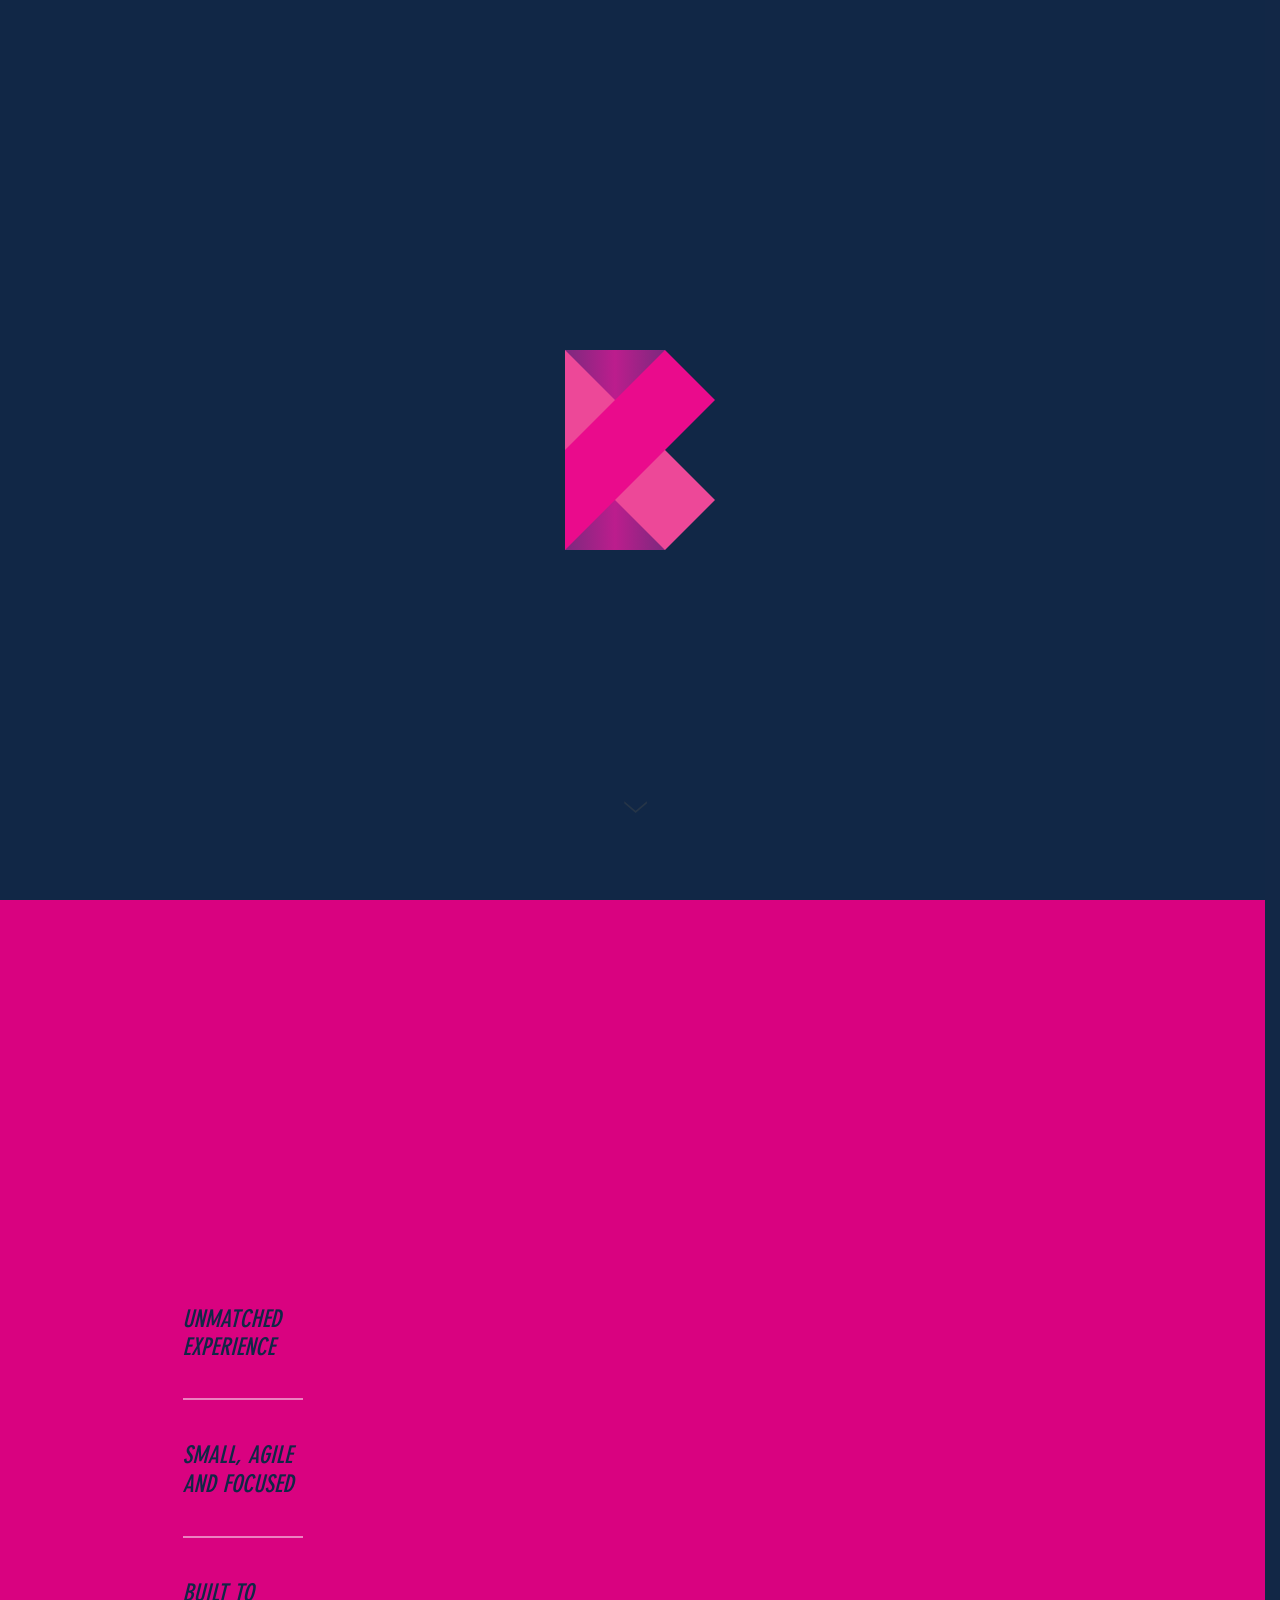
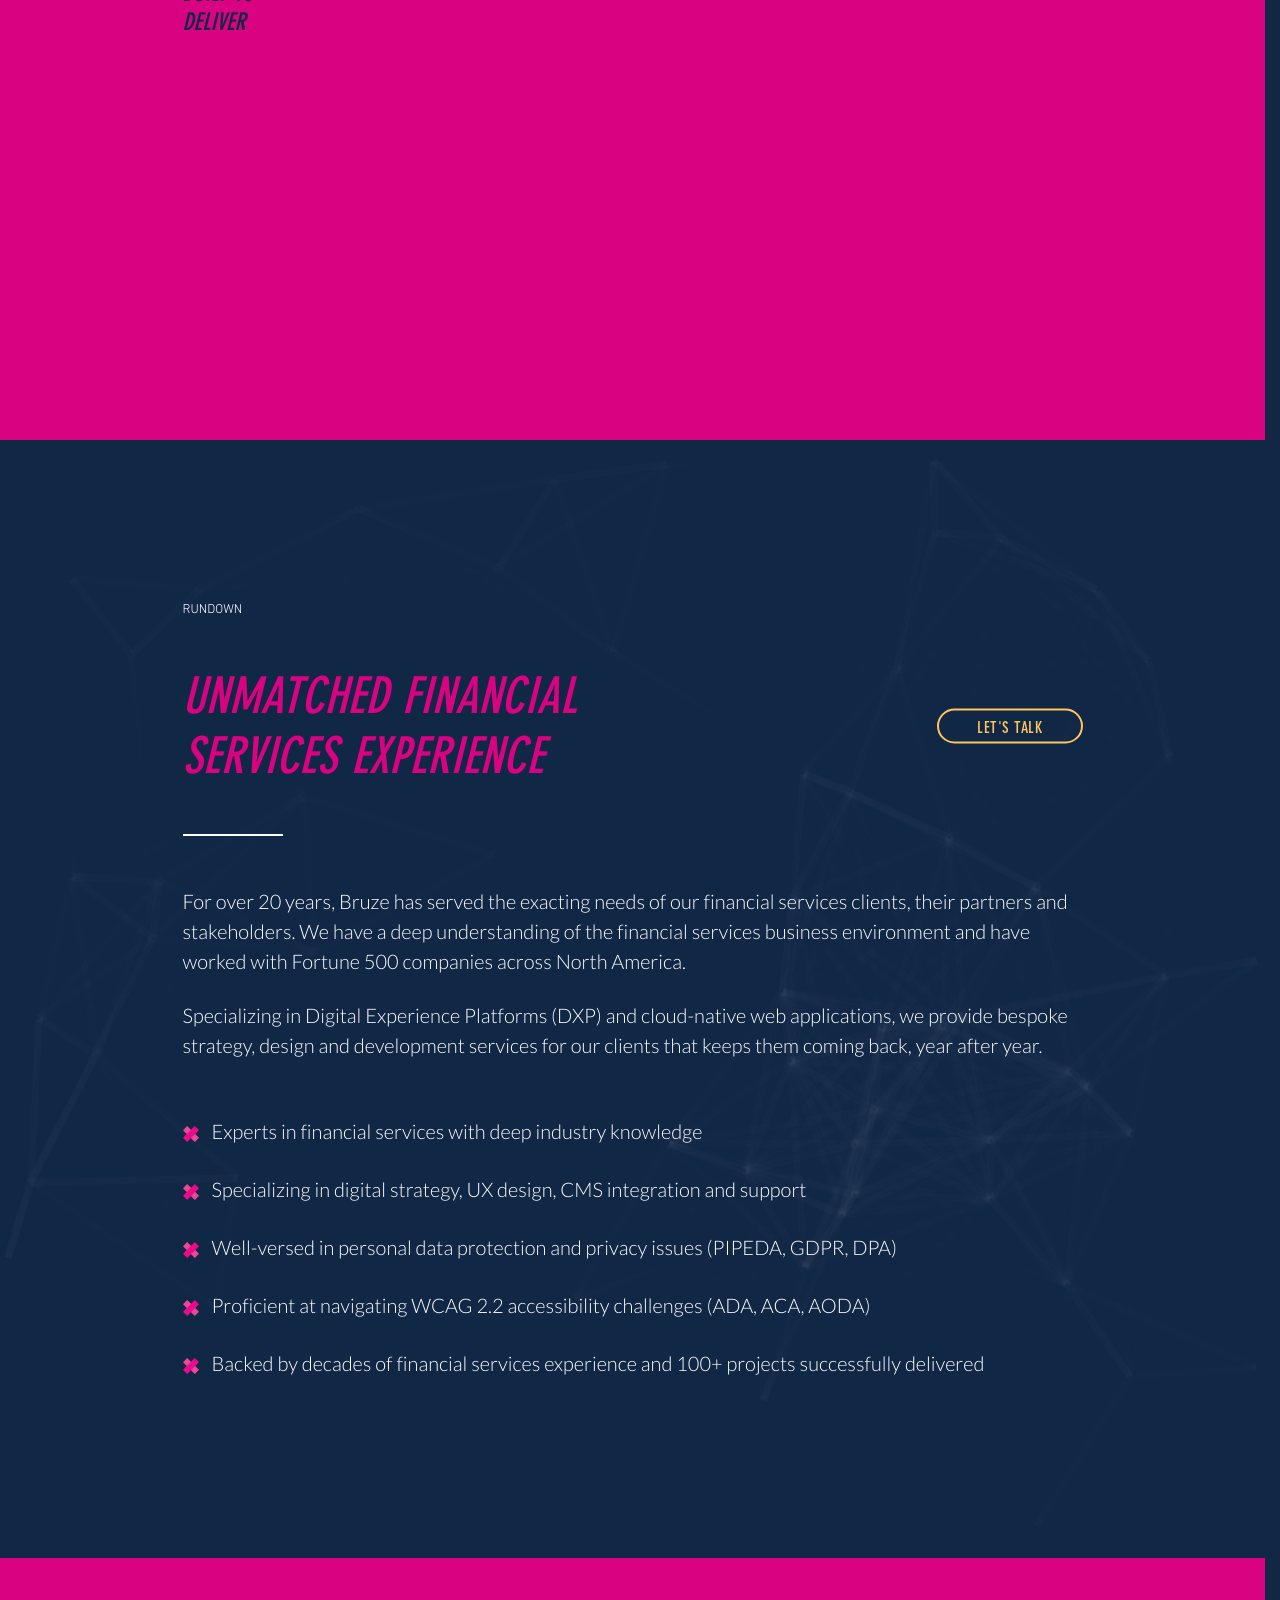
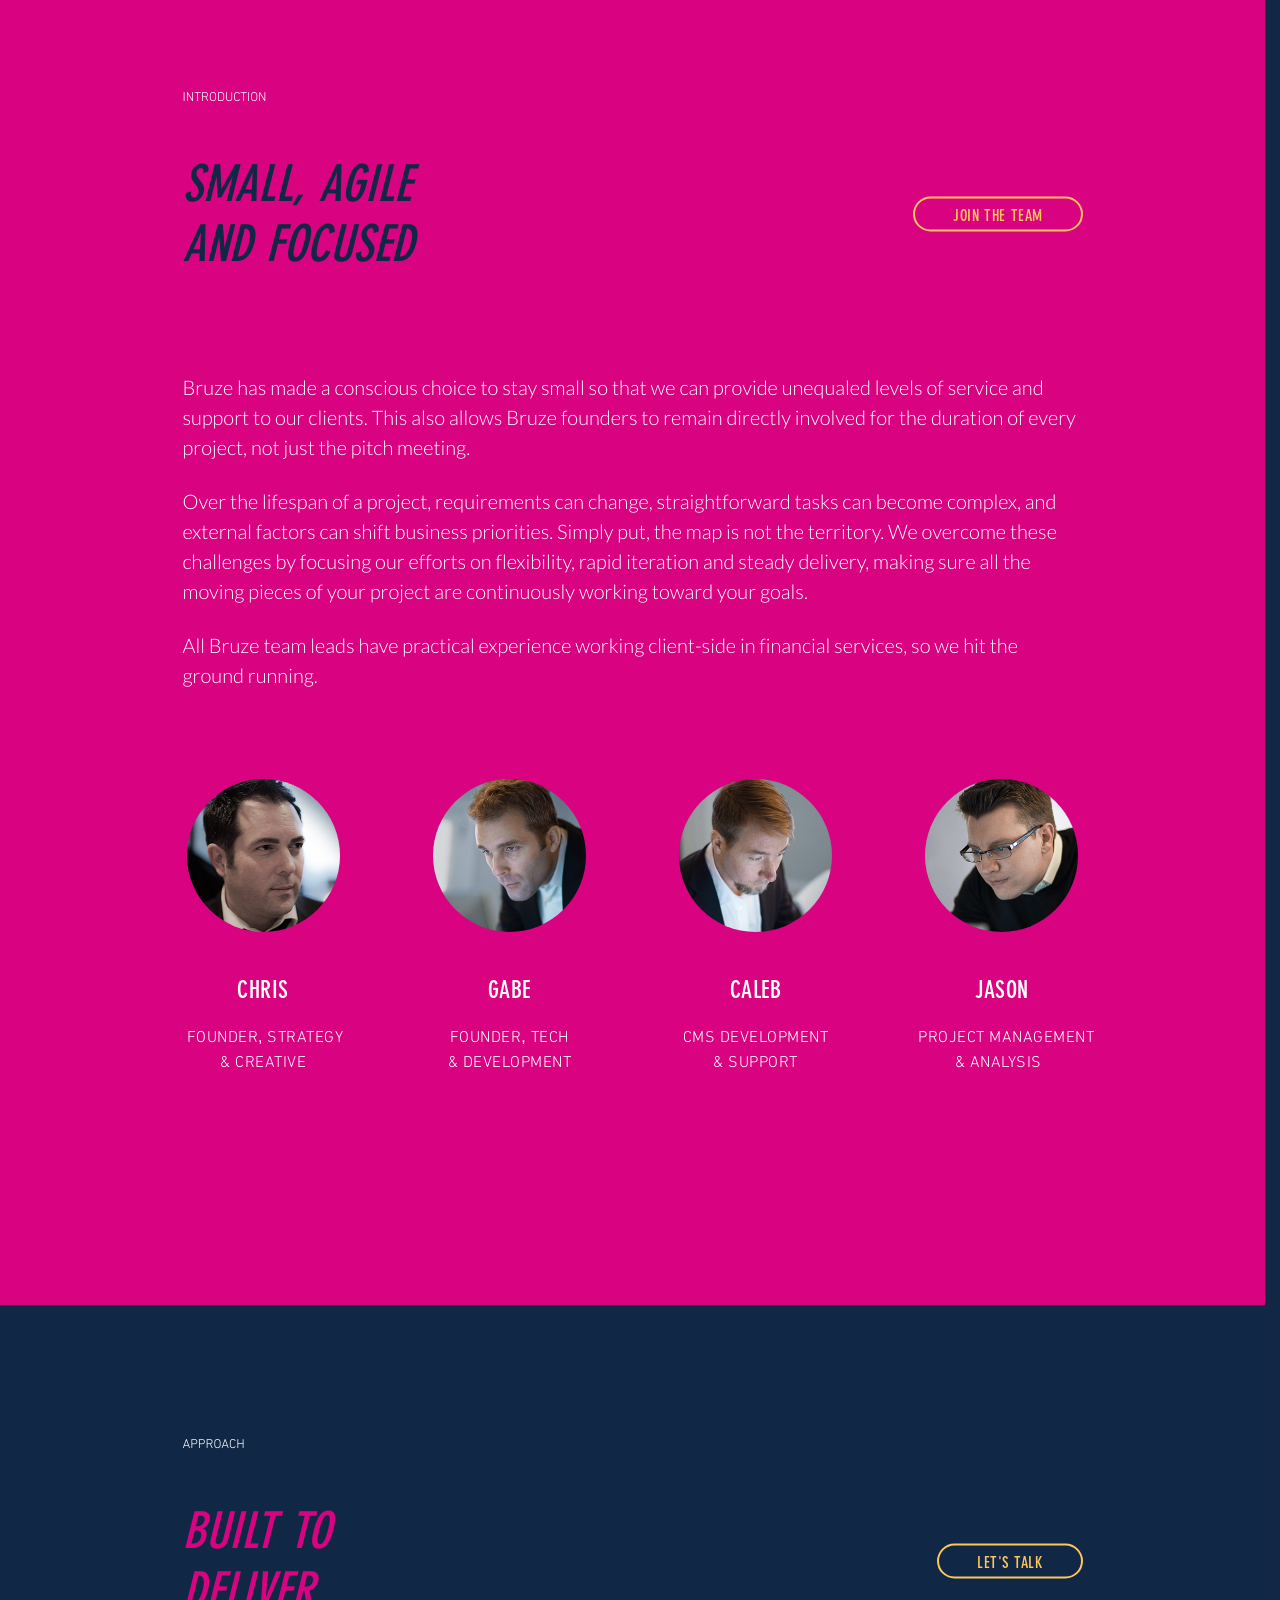
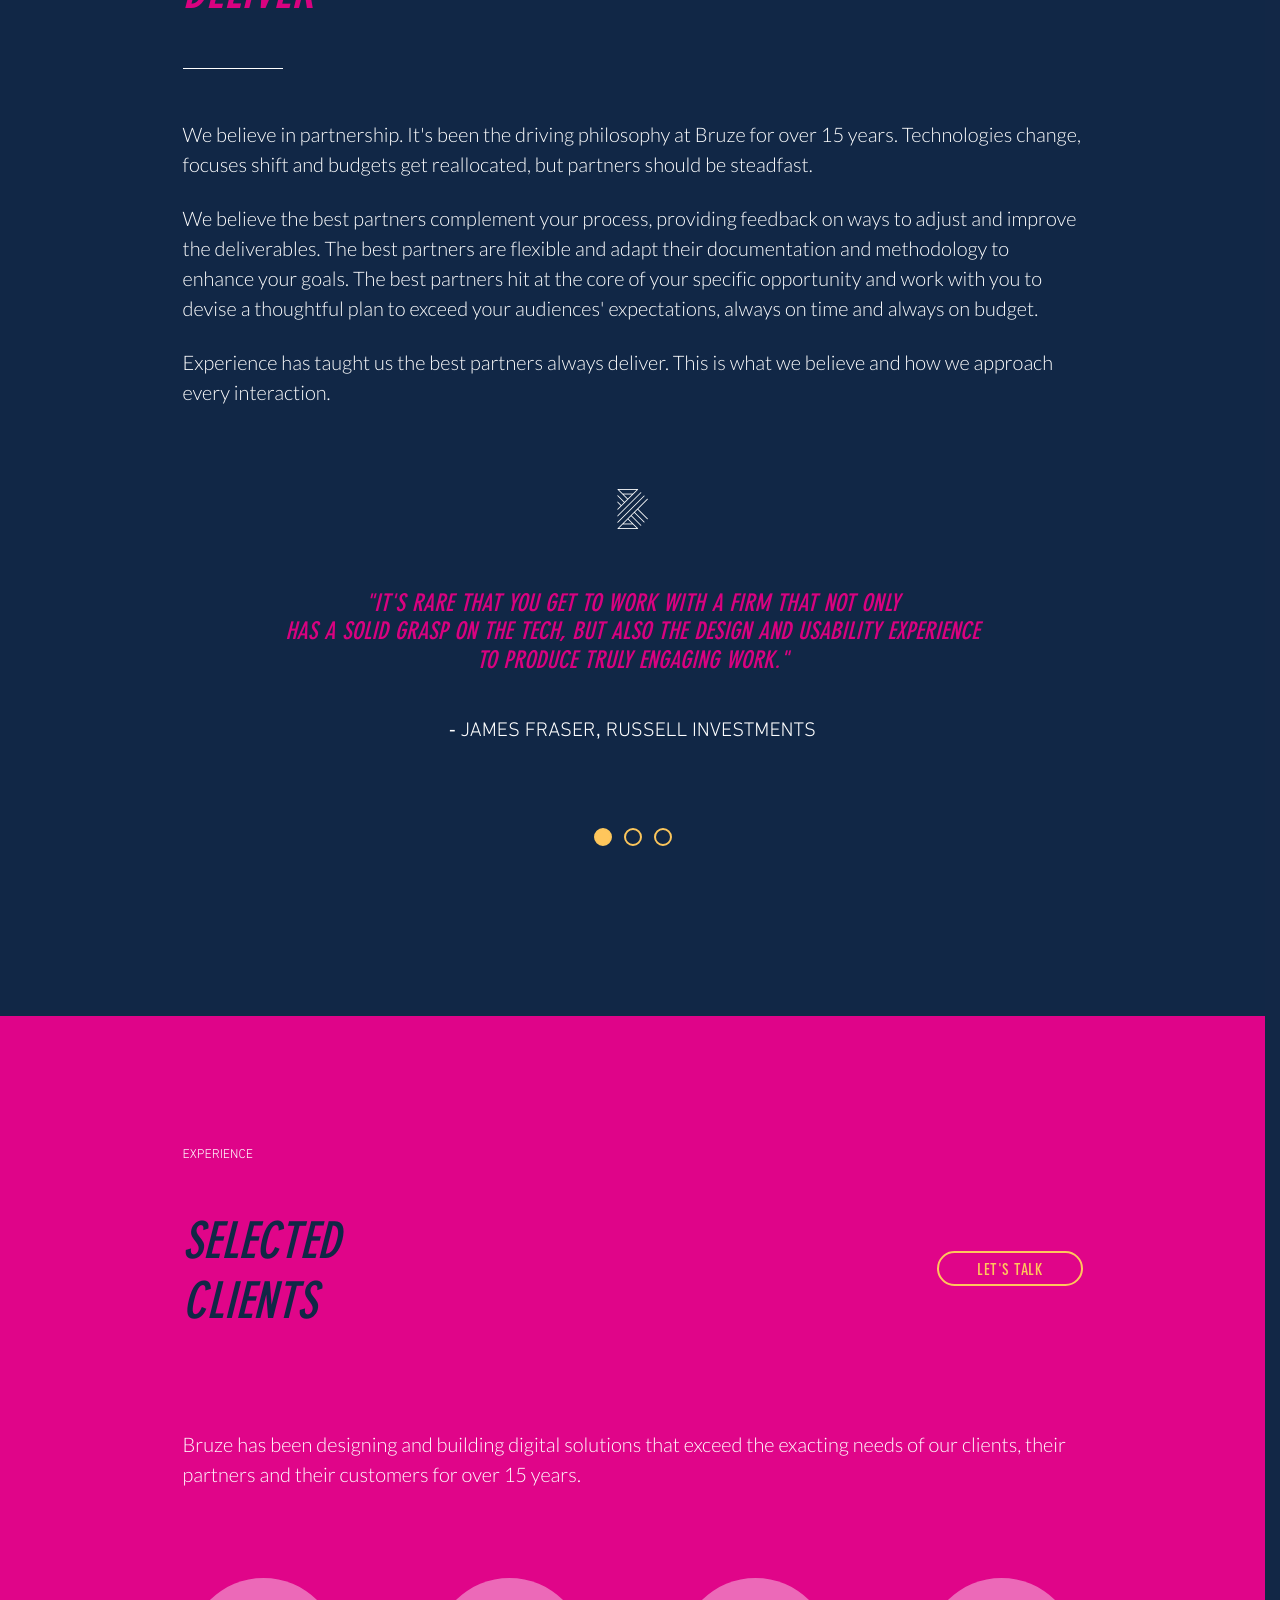
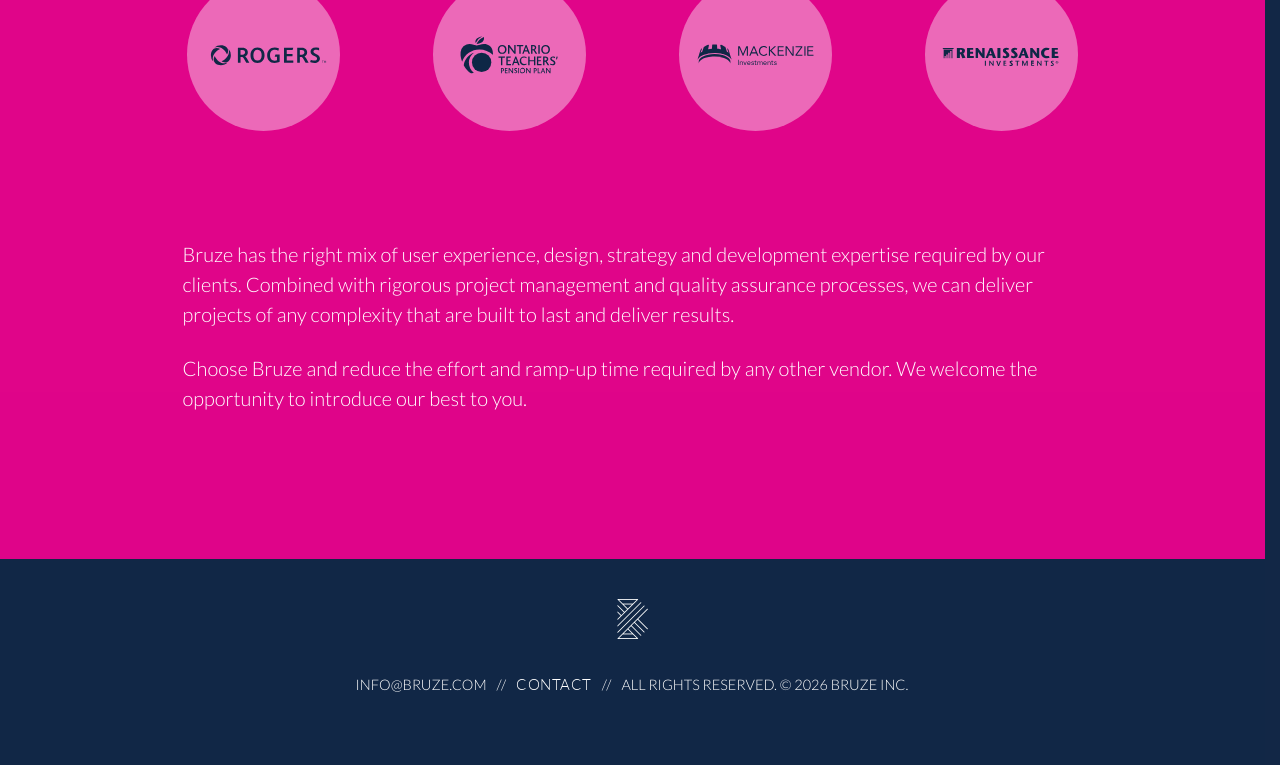
==== commit 9efd975c: "additional a11y changes based on some early testing using wave, nvda, &  siteimprove plugin" ====
--- a/index.html
+++ b/index.html
@@ -108,9 +108,9 @@
         })
         window.section2Offset = Math.floor($("#section-2").offset().top);
         window.logoPos = Math.floor($("div.logo").offset().top);
-        window.taglineOnTrigger = Math.floor($("#section-2 .headings-box h2:first-child").offset().top) - $('div.logo').height();
-        window.taglineOffTrigger = Math.floor($("#section-2 .headings-box h2:last-of-type").offset().top);
-        window.taglineOffTriggerHeight = Math.floor($("#section-2 .headings-box h2:last-of-type").height());
+        window.taglineOnTrigger = Math.floor($("#section-2 .headings-box strong:first-child").offset().top) - $('div.logo').height();
+        window.taglineOffTrigger = Math.floor($("#section-2 .headings-box strong:last-of-type").offset().top);
+        window.taglineOffTriggerHeight = Math.floor($("#section-2 .headings-box strong:last-of-type").height());
         window.taglineOffTriggerBottom = window.taglineOffTriggerHeight + window.taglineOffTrigger;
         $(".contact-x button").attr("id", "contact-x");
         $(".join-x button").attr("id", "join-x");
@@ -426,12 +426,13 @@
             <div class="icon-bruze-logo-lg"><!--//--><h1>BRUZE</h1></div>
             <div class="tagline">BACKED BY EXPERIENCE</div>
         </div>
+        
         <div class="headings-box">
-            <h2>UNMATCHED EXPERIENCE</h2>
+            <strong class="unmatched">UNMATCHED EXPERIENCE</strong>
             <div class="line"></div>
-            <h2>SMALL, AGILE AND FOCUSED</h2>
+            <strong class="unmatched">SMALL, AGILE AND FOCUSED</strong>
             <div class="line"></div>
-            <h2>BUILT TO DELIVER</h2>
+            <strong class="unmatched">BUILT TO DELIVER</strong>
         </div>
     </div>
 </div>
@@ -594,7 +595,7 @@
                 </div>
                 <ul class="row" id="team-leads">
                     <li class="col-xs-12 col-sm-6 col-md-6 col-lg-3 no-focus">
-                        <button type="button" aria-label="Open profile of Christopher Blyth">
+                        <button type="button" aria-label="CHRIS FOUNDER, STRATEGY & CREATIVE">
                             <span style="background-image:url('images/chris.jpg')"></span>
                             <strong>CHRIS</strong>
                             <p class="job-position">FOUNDER, STRATEGY<br>& CREATIVE</p>
@@ -623,7 +624,7 @@
                         </dialog>
                     </li>
                     <li class="col-xs-12 col-sm-6 col-md-6 col-lg-3 no-focus">
-                        <button type="button" aria-label="Open profile of Gabriel Logan-Wright">
+                        <button type="button" aria-label="GABE FOUNDER, TECH & DEVELOPMENT">
                             <span style="background-image:url('images/gabe.jpg')"></span>
                             <strong>GABE</strong>
                             <p class="job-position">FOUNDER, TECH<br>& DEVELOPMENT</p>
@@ -651,7 +652,7 @@
                         </dialog>
                     </li>
                     <li class="col-xs-12 col-sm-6 col-md-6 col-lg-3 no-focus">
-                        <button type="button" aria-label="Open profile of Caleb Hamilton">
+                        <button type="button" aria-label="CALEB CMS DEVELOPMENT & SUPPORT">
                             <span style="background-image:url('images/caleb.jpg')"></span>
                             <strong>CALEB</strong>
                             <p class="job-position">CMS DEVELOPMENT<br>& SUPPORT</p>
@@ -679,7 +680,7 @@
                         </dialog>
                     </li>
                     <li class="col-xs-12 col-sm-6 col-md-6 col-lg-3 no-focus">
-                        <button type="button" aria-label="Open profile of Jason Maxwell">
+                        <button type="button" aria-label="JASON PROJECT MANAGEMENT & ANALYSIS">
                             <span style="background-image:url('images/jason.jpg')"></span>
                             <strong>JASON</strong>
                             <p class="job-position">PROJECT MANAGEMENT<br>& ANALYSIS</p>
@@ -780,7 +781,7 @@
         <div class="line"></div>
         <p>We believe in partnership. It's been the driving philosophy at Bruze for over 15 years. Technologies change, focuses shift and budgets get reallocated, but partners should be steadfast.</p><p>We believe the best partners complement your process, providing feedback on ways to adjust and improve the deliverables. The best partners are flexible and adapt their documentation and methodology to enhance your goals. The best partners hit at the core of your specific opportunity and work with you to devise a thoughtful plan to exceed your audiences' expectations, always on time and always on budget.</p><p>Experience has taught us the best partners always deliver. This is what we believe and how we approach every interaction.</p>
             <div class="icon-bruze-logo-sm"><span>BRUZE</span></div>
-                <div class="testimonials" role="region" aria-roledescription="carousel">
+                <div class="testimonials" role="region" aria-label="Client testimonials" aria-roledescription="carousel">
                     <ul id="testimonials">
                             <li role="presentation" aria-roledescription="slide" aria-label="1 of 3" aria-hidden="false" class="selected">
                             <blockquote>
@@ -1444,7 +1445,7 @@
                                                                     <div class="col-ddm col-md-12" data-ddm-field-column="0" data-ddm-field-page="0" data-ddm-field-row="2">
                                                                         <div class="ddm-field" data-field-name="PhoneNumber">
                                                                         <div class="form-group" data-field-name="PhoneNumber">
-                                                                            <input name="PhoneNumber" type="text" class="form-control" placeholder="Phone Number" aria-label="Phone number" value="">
+                                                                            <input name="PhoneNumber" type="tel" class="form-control" placeholder="Phone Number" aria-label="Phone number" value="">
                                                                         </div>
                                                                         </div>
                                                                     </div>
@@ -1462,7 +1463,7 @@
                                                                                 <svg class="lexicon-icon" role="presentation" viewBox="0 0 512 512"><path d="M323.6,190l146.7-48.8L512,263.9l-149.2,47.6l93.6,125.2l-104.9,76.3l-96.1-126.4l-93.6,126.4L56.9,435.3l92.3-123.9L0,263.8l40.4-122.6L188.4,190v-159h135.3L323.6,190L323.6,190z"></path></svg>
                                                                             </span>
                                                                             </p>
-                                                                            <input name="Email" type="text" class="form-control ddm-field-text" placeholder="Email Address *" aria-label="Email address" value="" required >
+                                                                            <input name="Email" type="email" class="form-control ddm-field-text" placeholder="Email Address *" aria-label="Email address" value="" required >
                                                                         </div>
                                                                         </div>
                                                                     </div>
@@ -1629,7 +1630,7 @@
                                     <div class="ddm-field" data-field-name="Field85138148">
                                       <div class="form-group" data-field-name="Field85138148">
                                         <p class="ddm-label">Email<span class="reference-mark"><svg class="lexicon-icon" role="presentation" viewBox="0 0 512 512"><path d="M323.6,190l146.7-48.8L512,263.9l-149.2,47.6l93.6,125.2l-104.9,76.3l-96.1-126.4l-93.6,126.4L56.9,435.3l92.3-123.9L0,263.8l40.4-122.6L188.4,190v-159h135.3L323.6,190L323.6,190z"></path></svg></span></p>
-                                        <input name="Email" type="text" class="form-control ddm-field-text" placeholder="Email" aria-label="Email address" value="" required>
+                                        <input name="Email" type="email" class="form-control ddm-field-text" placeholder="Email" aria-label="Email address" value="" required>
                                       </div>
                                     </div>
                                   </div>
@@ -1643,7 +1644,7 @@
                                     <div class="ddm-field" data-field-name="Field07239228">
                                       <div class="form-group" data-field-name="Field07239228">
                                         <p class="ddm-label">Phone Number</p>
-                                        <input name="PhoneNumber" type="text" class="form-control" placeholder="Phone Number" aria-label="Phone number" value="" >
+                                        <input name="PhoneNumber" type="tel" class="form-control" placeholder="Phone Number" aria-label="Phone number" value="" >
                                       </div>
                                     </div>
                                   </div>
@@ -1676,7 +1677,7 @@
                                     <div class="ddm-field" data-field-name="Field73298653">
                                       <div class="form-group" data-field-name="Field73298653">
                                         <p class="ddm-label"><span class="reference-mark"><svg class="lexicon-icon" role="presentation" viewBox="0 0 512 512"><path d="M323.6,190l146.7-48.8L512,263.9l-149.2,47.6l93.6,125.2l-104.9,76.3l-96.1-126.4l-93.6,126.4L56.9,435.3l92.3-123.9L0,263.8l40.4-122.6L188.4,190v-159h135.3L323.6,190L323.6,190z"></path></svg></span></p>
-                                        <input name="CVLink" type="text" class="form-control ddm-field-text" placeholder="Link to CV (LinkedIn, website, etc.)" aria-label="Link to CV (LinkedIn, website, etc.)" value="">
+                                        <input name="CVLink" type="url" class="form-control ddm-field-text" placeholder="Link to CV (LinkedIn, website, etc.)" aria-label="Link to CV (LinkedIn, website, etc.)" value="">
                                       </div>
                                     </div>
                                   </div>
--- a/css/main.css
+++ b/css/main.css
@@ -272,17 +272,18 @@
     padding: 40px 0
 }
 
-.bruze-main-assets #section-2 h2 {
+.bruze-main-assets #section-2 strong.unmatched {
     font-family: 'Din',sans-serif;
     font-size: 24px;
     margin-bottom: 50px;
     display: block;
     width: 100%;
     font-style: italic;
-    color: #112746
-}
-
-.bruze-main-assets #section-2 h2:last-child {
+    color: #112746;
+    margin-bottom:38px;
+}
+
+.bruze-main-assets #section-2 strong.unmatched:last-child {
     margin-bottom: 0
 }
 
--- a/css/template-styles.css
+++ b/css/template-styles.css
@@ -625,7 +625,7 @@
         transform: translateY(-50%);
         padding: 40px 0;
     }
-    .bruze-main-assets #section-2 h2{
+    .bruze-main-assets #section-2 strong.unmatched{
         margin-bottom:38px; /*makes 45px space */
     }
     #section-2 .line {
@@ -2962,6 +2962,7 @@
         min-height: calc(100vh + 100px);
         box-sizing: content-box;
         background-color:rgba(217,2,128,0.90);
+        background-color: hsl(325 98% 49% / 0.90);
         padding: 0;
         overflow-y:hidden;
         padding:0 0;/* <-- try this on the content container */
